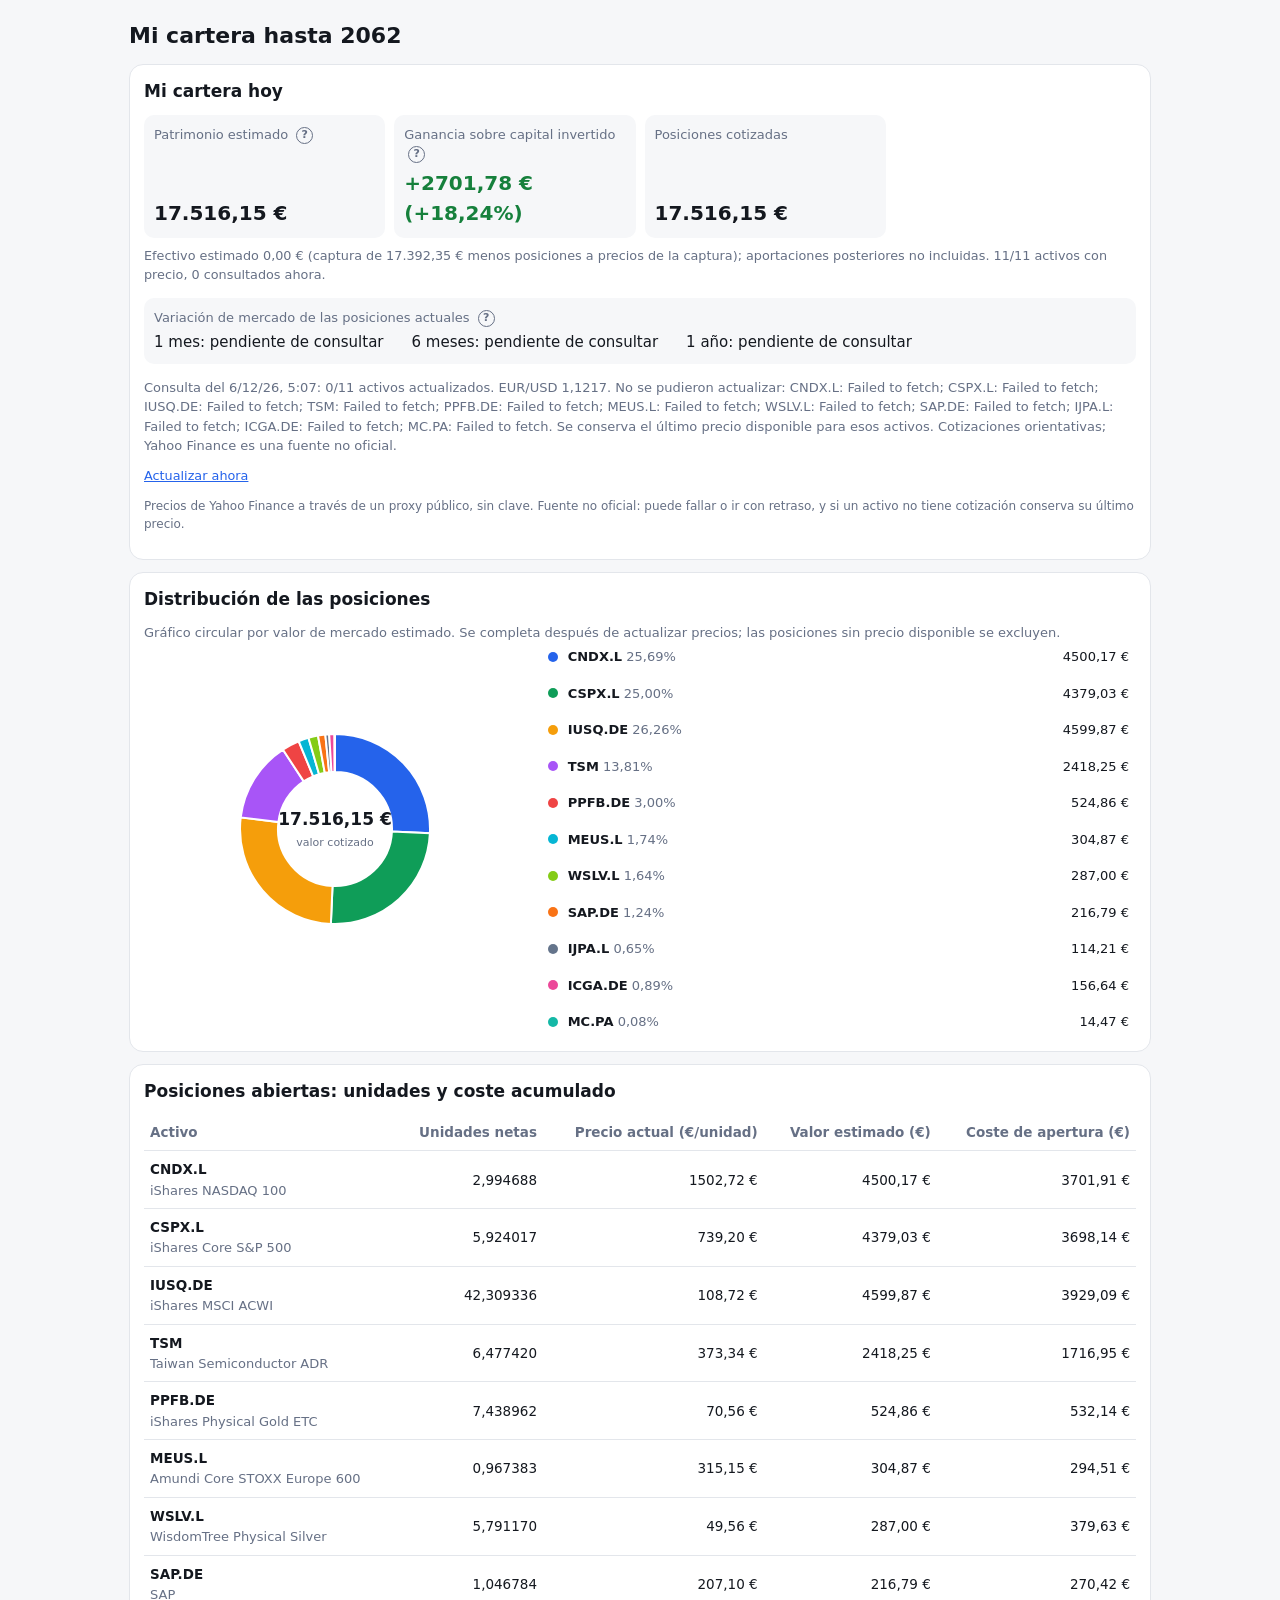
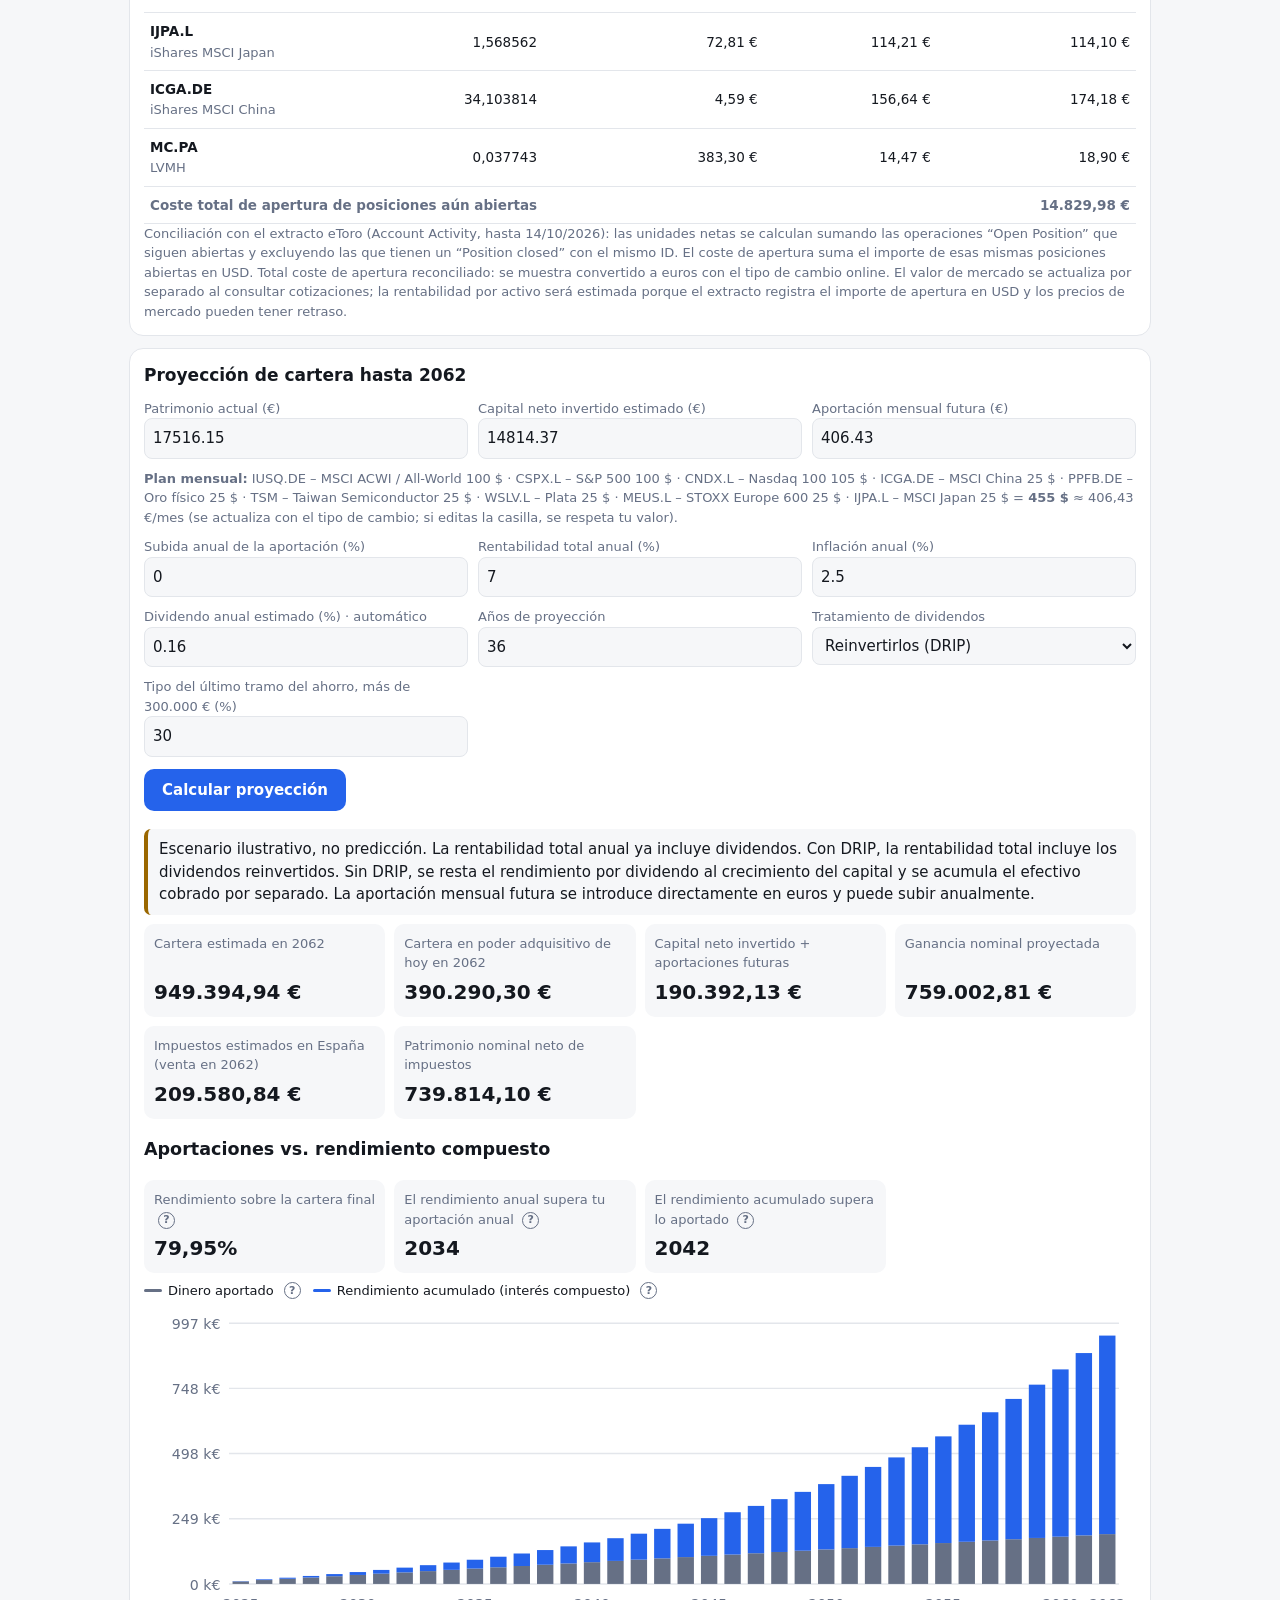
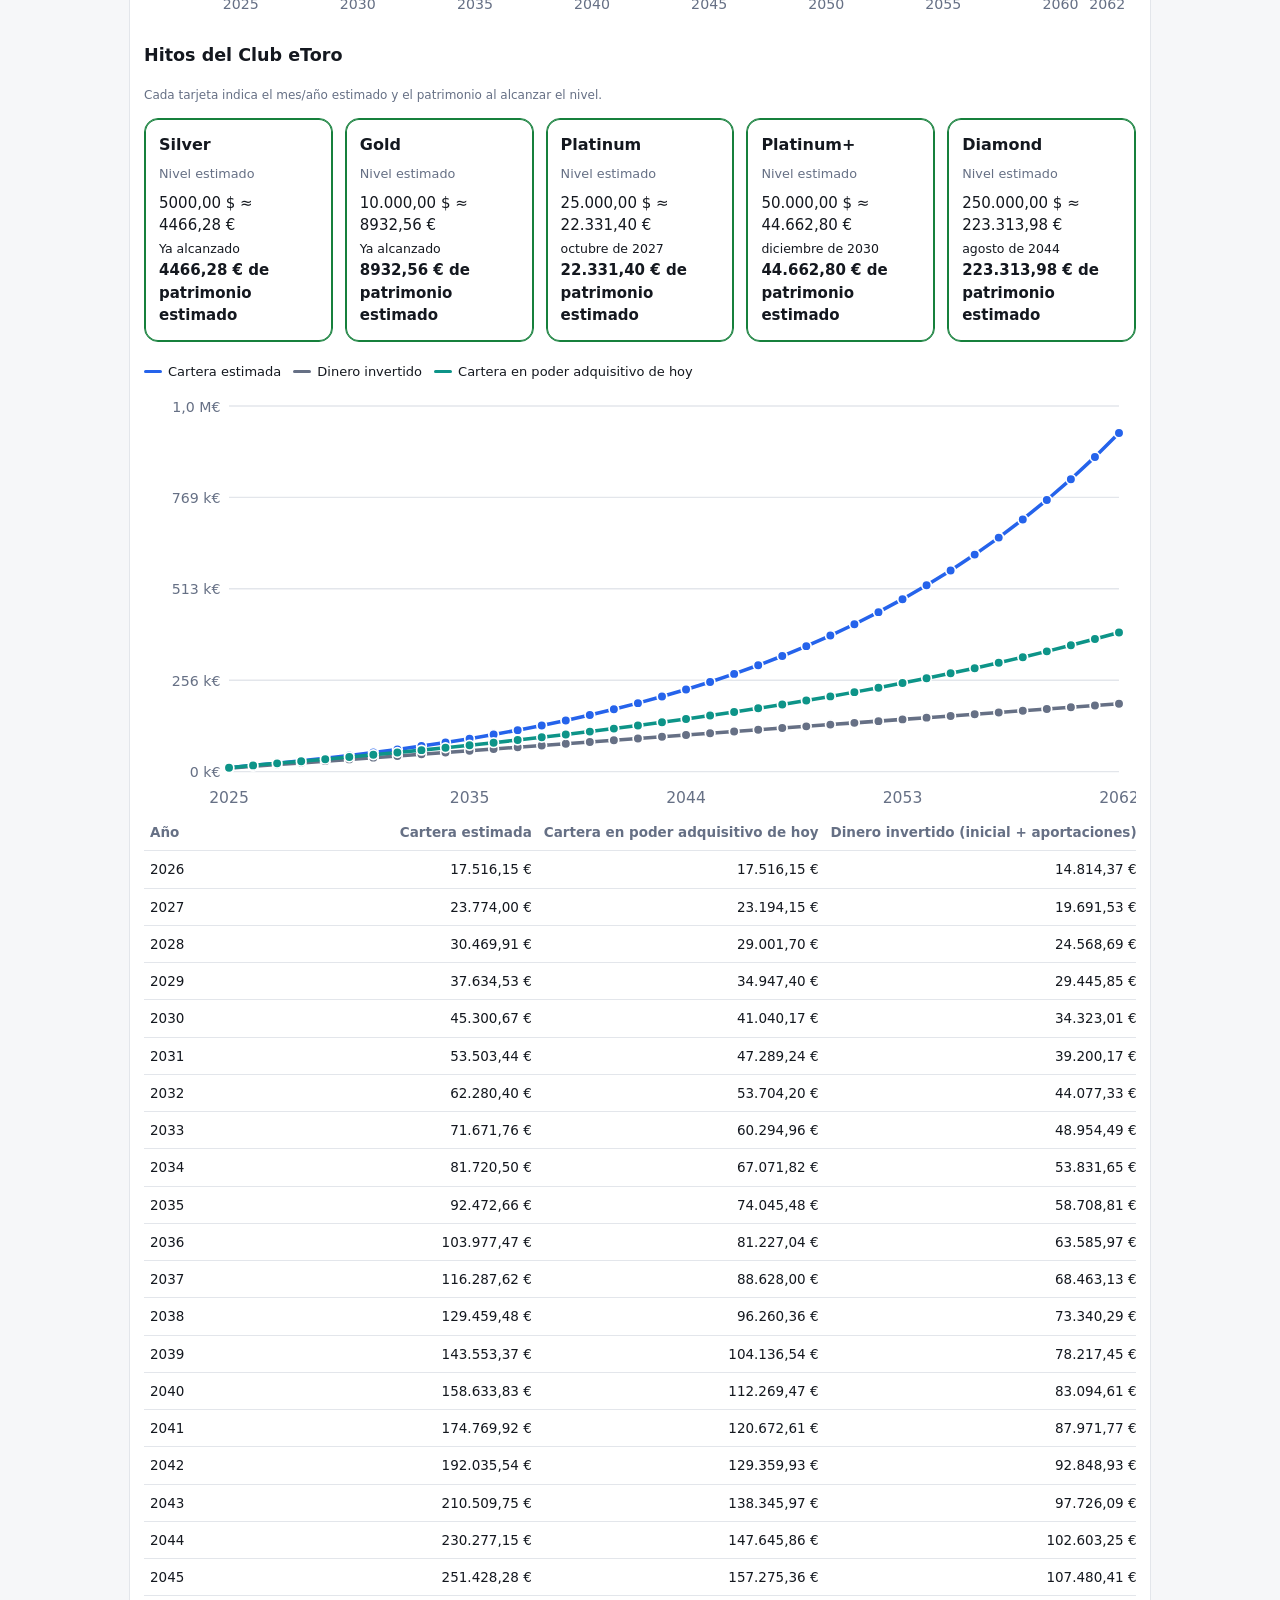
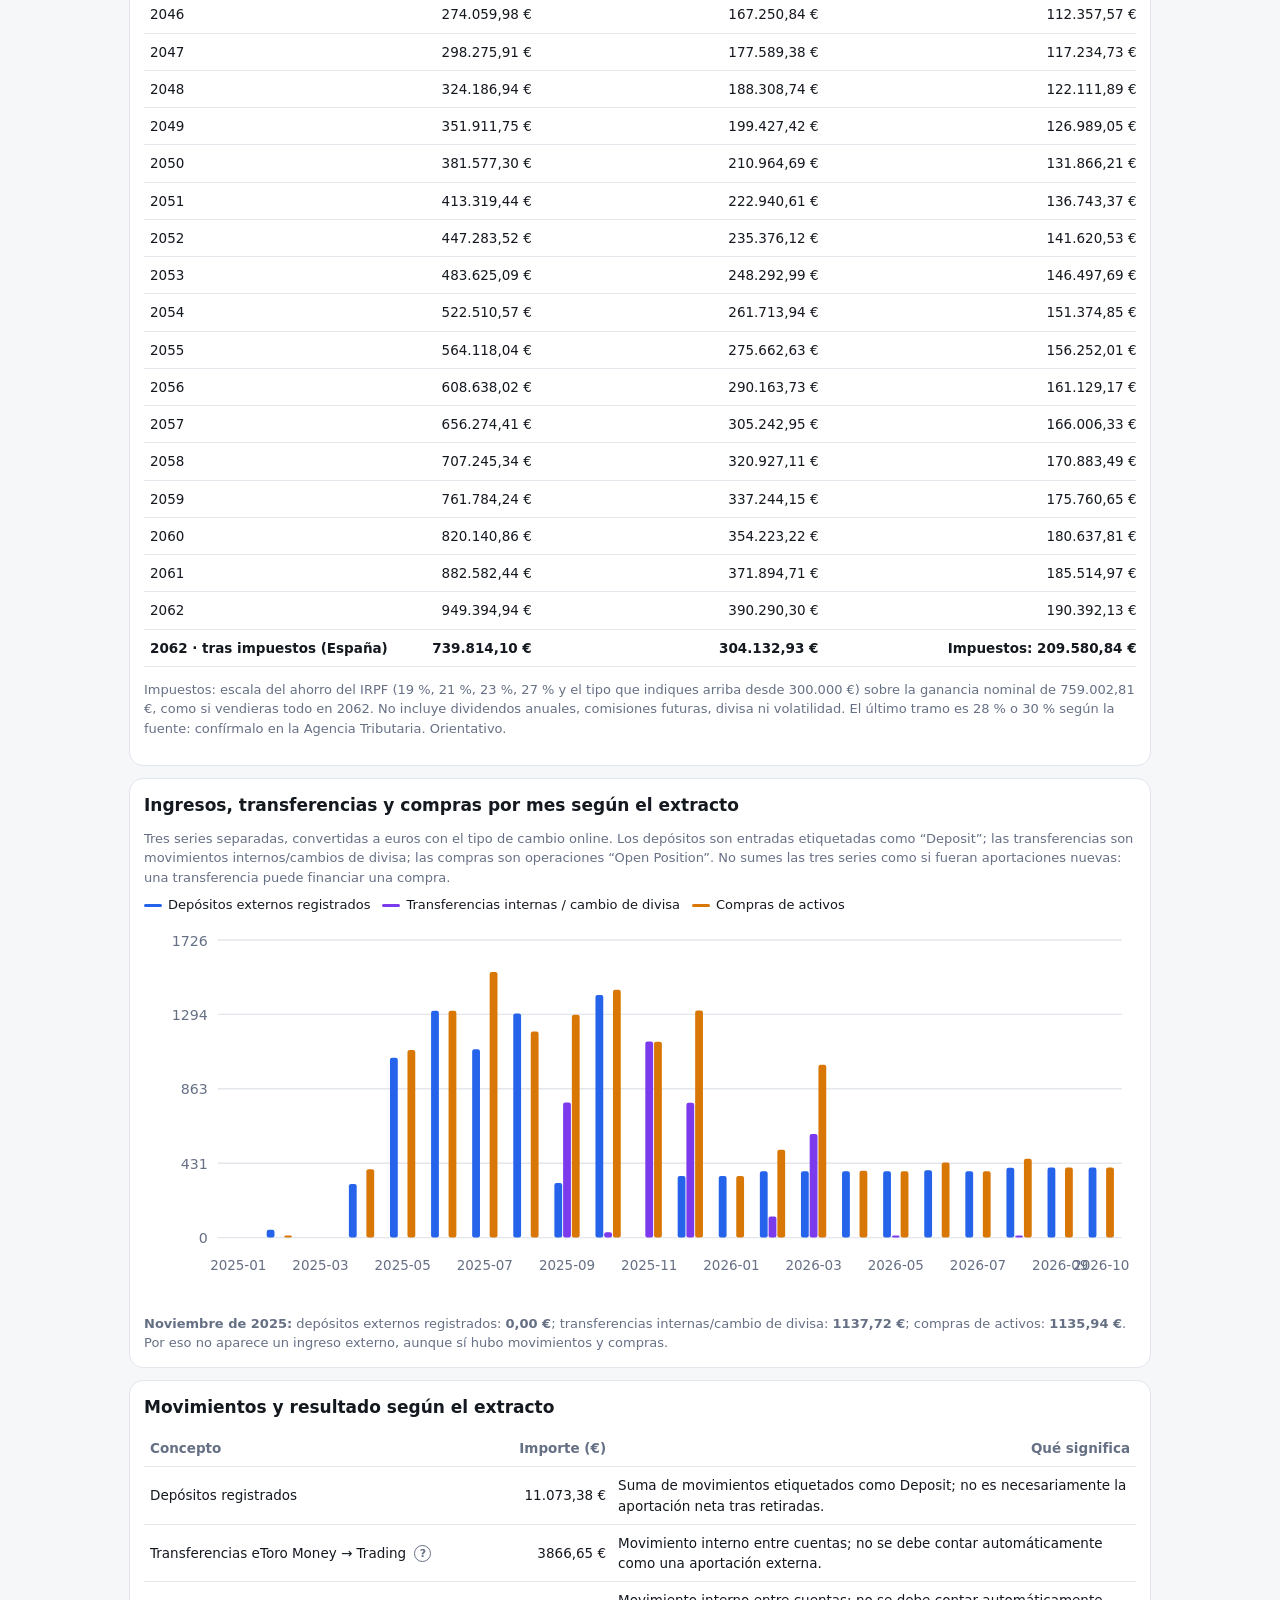
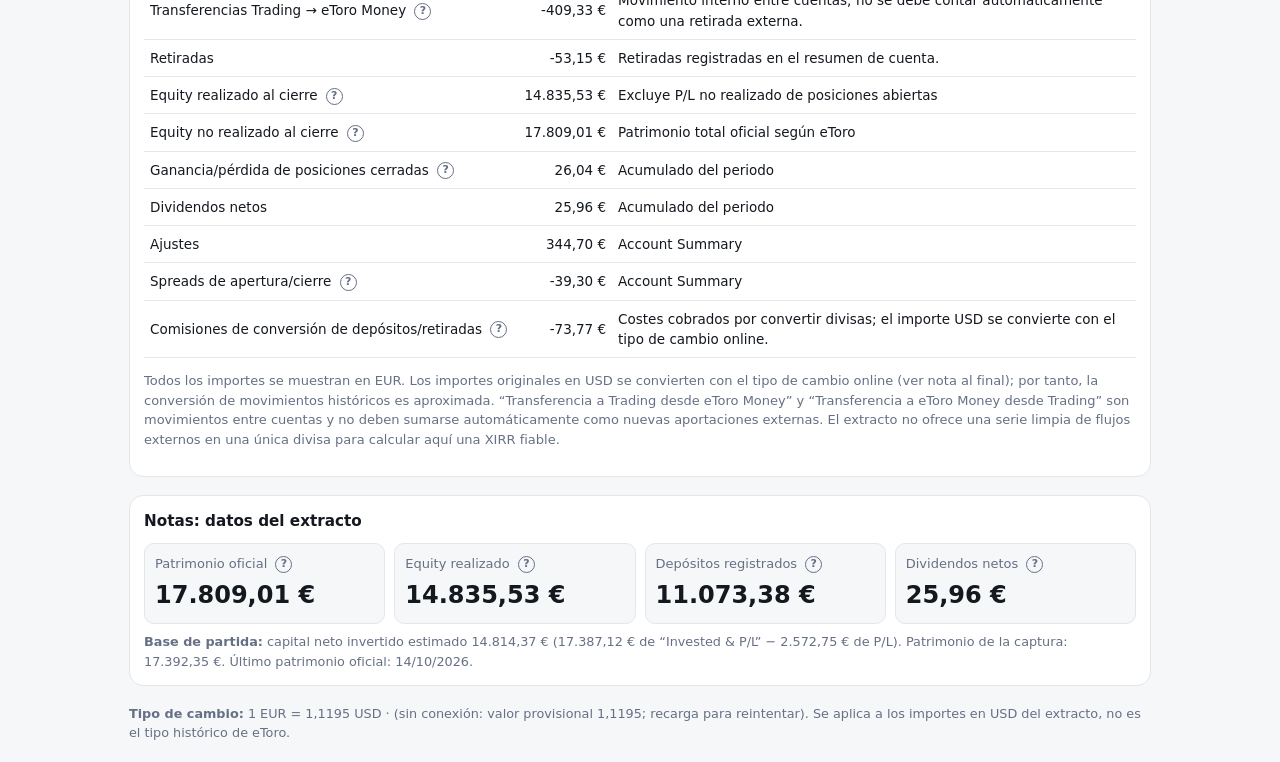
==== index.html @ 9b0a2318 "Cartera inicial con compra mensual automatica Co-Authored-By: Claude Sonnet 5.5 <noreply@anthropic.c" ====
<!doctype html>
<html lang="es"><head><meta charset="utf-8"><meta name="viewport" content="width=device-width,initial-scale=1">
<title>Mi cartera hasta 2062</title>
<style>
:root{color-scheme:light dark;--bg:#f6f7f9;--card:#fff;--tx:#14181f;--mu:#667085;--bd:#e3e6eb;--ac:#2563eb;--up:#16803c;--dn:#c62828;--warn:#9a6700;--c2:#d97706;--c3:#7c3aed;--c4:#0d9488}
@media(prefers-color-scheme:dark){:root{--bg:#0e1116;--card:#171b22;--tx:#eceff4;--mu:#97a0ae;--bd:#272d37;--ac:#6ea0ff;--up:#4cc77a;--dn:#ff7a7a;--warn:#f0c36d;--c2:#f0a43a;--c3:#b794f6;--c4:#2dd4bf}}
*{box-sizing:border-box}body{margin:0;background:var(--bg);color:var(--tx);font:15px/1.5 system-ui,-apple-system,"Segoe UI",sans-serif}main{max-width:1050px;margin:auto;padding:14px}h1{font-size:22px;margin:5px 0}h2{font-size:17px;margin:0 0 10px}.muted{color:var(--mu);font-size:13px}.card{background:var(--card);border:1px solid var(--bd);border-radius:14px;padding:14px;margin:12px 0}.grid{display:grid;grid-template-columns:repeat(2,minmax(0,1fr));gap:9px}.metric{background:var(--bg);padding:10px;border-radius:10px;min-width:0}.metric b{display:block;font-size:20px;overflow-wrap:anywhere}.top-summary{display:grid;grid-template-columns:repeat(4,minmax(0,1fr));gap:9px}.top-summary .metric{border:1px solid var(--bd)}.top-summary .metric b{font-size:clamp(17px,2.5vw,24px)}.chart-wrap{position:relative}.chart-tip{position:absolute;display:none;z-index:40;pointer-events:none;background:var(--tx);color:var(--card);border:1px solid var(--bd);border-radius:8px;padding:8px 10px;font-size:12px;line-height:1.45;box-shadow:0 4px 16px #0003;white-space:nowrap}.chart-point{cursor:crosshair}.deposit-bar{cursor:pointer;outline:none}.deposit-bar:focus{stroke:var(--tx);stroke-width:2}.connector{display:flex;gap:10px;align-items:center;flex-wrap:wrap}.connector-status{font-size:13px;color:var(--mu)}.donut-layout{display:grid;grid-template-columns:minmax(200px, .9fr) minmax(0,1.4fr);gap:14px;align-items:center}.donut-layout svg{max-width:360px;margin:auto}.asset-legend{display:grid;gap:7px}.asset-legend-row{display:grid;grid-template-columns:12px minmax(90px,1fr) auto;gap:8px;align-items:center;font-size:13px}.asset-dot{width:10px;height:10px;border-radius:50%}.mini-note{font-size:12px;color:var(--mu)}.warn{border-left:4px solid var(--warn);padding:9px 11px;background:var(--bg);border-radius:7px;margin:9px 0}.sc{overflow-x:auto}table{border-collapse:collapse;width:100%;font-size:13.5px}td,th{text-align:right;padding:8px 6px;border-bottom:1px solid var(--bd);white-space:nowrap}td:first-child,th:first-child{text-align:left}th{color:var(--mu)}input,select,button{font:inherit;border:1px solid var(--bd);border-radius:8px;padding:8px;background:var(--bg);color:var(--tx);max-width:100%}button{background:var(--ac);color:white;border:0;cursor:pointer}.form{display:grid;grid-template-columns:repeat(2,minmax(0,1fr));gap:10px}.form label{display:block;font-size:13px;color:var(--mu)}.form input,.form select{width:100%}svg{display:block;width:100%;height:auto}.up{color:var(--up)}.dn{color:var(--dn)}.help{display:inline-flex;align-items:center;justify-content:center;width:17px;height:17px;margin-left:4px;border:1px solid var(--mu);border-radius:50%;font-size:11px;font-weight:700;color:var(--mu);cursor:help;vertical-align:middle;position:relative}.help:focus{outline:2px solid var(--ac)}.help[aria-expanded="true"]::after{content:attr(data-tip);position:absolute;z-index:20;left:50%;top:calc(100% + 7px);transform:translateX(-50%);width:min(260px,75vw);white-space:normal;background:var(--tx);color:var(--card);padding:9px 10px;border-radius:8px;font-size:12px;font-weight:400;line-height:1.4;box-shadow:0 4px 16px #0003}.label-help{display:inline-flex;align-items:center}.legend{display:flex;flex-wrap:wrap;gap:12px;font-size:13px;margin:8px 0}.legend span{display:inline-flex;align-items:center;gap:6px}.legend i{display:inline-block;width:18px;height:3px;border-radius:2px}.help[aria-expanded="true"]::after{content:attr(data-tip);position:absolute;z-index:30;left:50%;top:calc(100% + 7px);transform:translateX(-50%);width:min(270px,75vw);white-space:normal;background:var(--tx);color:var(--card);padding:9px 10px;border-radius:8px;font-size:12px;font-weight:400;line-height:1.4;box-shadow:0 4px 16px #0003}@media(min-width:650px){.grid{grid-template-columns:repeat(4,minmax(0,1fr))}.form{grid-template-columns:repeat(3,minmax(0,1fr))}}@media(max-width:600px){.top-summary{grid-template-columns:repeat(2,minmax(0,1fr))}.donut-layout{grid-template-columns:1fr}.help{display:inline-flex}}
.metric{display:flex;flex-direction:column;gap:4px}.metric b{margin-top:auto}#projectionTable tr.club-tier{background:#fff3a6;color:#4a3b00;font-weight:700} 
.tier-cards{display:grid;grid-template-columns:repeat(auto-fit,minmax(155px,1fr));gap:12px;margin:14px 0 20px}
.tier-card{background:var(--card);border:1px solid var(--bd);border-radius:14px;padding:14px;position:relative}
.tier-card.reached{border-color:var(--up);box-shadow:inset 0 0 0 1px var(--up)}
.tier-card.pending{opacity:.78}
.tier-card .tier-title{font-weight:750;font-size:1rem;margin-bottom:7px}
.tier-card .tier-status{font-size:.8rem;color:var(--mu);margin-bottom:8px}
@media(hover:hover){.help:hover::after{content:attr(data-tip);position:absolute;z-index:30;left:50%;top:calc(100% + 7px);transform:translateX(-50%);width:min(270px,75vw);white-space:normal;background:var(--tx);color:var(--card);padding:9px 10px;border-radius:8px;font-size:12px;font-weight:400;line-height:1.4;box-shadow:0 4px 16px #0003}}
@media(hover:hover){.help.help-left:hover::after{left:auto;right:0;transform:none}}
.asset-legend-row{transition:background .12s,outline .12s;border-radius:8px;padding:5px 7px;cursor:pointer}
.asset-legend-row.active{background:rgba(250,204,21,.12);outline:1px solid rgba(250,204,21,.5)}
#allocationDonut path{cursor:pointer;transition:opacity .16s,filter .16s,stroke-width .16s;transform-box:fill-box;transform-origin:center}
#allocationDonut path.active{stroke:var(--card);stroke-width:3;filter:drop-shadow(0 0 5px rgba(255,255,255,.48));transform:scale(1.035)}
#allocationDonut:has(path.active) path:not(.active){opacity:.58}
</style></head><body><main>
<h1>Mi cartera hasta 2062</h1>

<div class="card"><h2>Mi cartera hoy</h2><div class="grid" id="liveKpis"></div><div class="muted" id="liveNote" style="font-size:.8rem;margin:8px 0 14px"></div>
<div class="grid" id="priceKpis" style="grid-template-columns:1fr"></div>
<div class="connector" style="margin-top:14px;font-size:.8rem"><span class="connector-status" id="priceStatus">Consultando precios…</span> <button id="refreshPrices" type="button" style="background:none;border:0;padding:0;color:var(--ac);text-decoration:underline;cursor:pointer;font:inherit">Actualizar ahora</button></div>
<p class="mini-note">Precios de Yahoo Finance a través de un proxy público, sin clave. Fuente no oficial: puede fallar o ir con retraso, y si un activo no tiene cotización conserva su último precio.</p></div>

<div class="card"><h2>Distribución de las posiciones</h2><div class="muted">Gráfico circular por valor de mercado estimado. Se completa después de actualizar precios; las posiciones sin precio disponible se excluyen.</div><div class="donut-layout"><svg id="allocationDonut" viewBox="0 0 360 300" role="img" aria-label="Distribución circular de posiciones por valor actual"></svg><div id="allocationLegend" class="asset-legend"><span class="muted">Actualiza los precios para ver el reparto.</span></div></div></div>

<div class="card"><h2>Posiciones abiertas: unidades y coste acumulado</h2><div class="sc"><table id="holdings"></table></div>
<div class="muted">Conciliación con el extracto eToro (Account Activity, hasta 14/10/2026): las unidades netas se calculan sumando las operaciones “Open Position” que siguen abiertas y excluyendo las que tienen un “Position closed” con el mismo ID. El coste de apertura suma el importe de esas mismas posiciones abiertas en USD. Total coste de apertura reconciliado: se muestra convertido a euros con el tipo de cambio online. El valor de mercado se actualiza por separado al consultar cotizaciones; la rentabilidad por activo será estimada porque el extracto registra el importe de apertura en USD y los precios de mercado pueden tener retraso.</div></div>

<div class="card"><h2>Proyección de cartera hasta 2062</h2><div class="form">
<div><label>Patrimonio actual (€)</label><input id="start" type="number" value="17392.35" step="100"></div><div><label>Capital neto invertido estimado (€)</label><input id="investedStart" type="number" value="14814.37" step="100"></div>
<div><label>Aportación mensual futura (€)</label><input id="pm" type="number" value="406.43" step="5" oninput="pmEdited=true"></div>
<div style="grid-column:1/-1" class="muted" id="planNote"></div>
<div><label>Subida anual de la aportación (%)</label><input id="stepup" type="number" value="0" step="0.5"></div>
<div><label>Rentabilidad total anual (%)</label><input id="ret" type="number" value="7" step=".5"></div>
<div><label>Inflación anual (%)</label><input id="infl" type="number" value="2.5" step=".1"></div>
<div><label>Dividendo anual estimado (%) · automático</label><input id="div" type="number" value="1.5" step=".1"></div><div><label>Años de proyección</label><input id="years" type="number" value="36" min="1" max="100" step="1"></div>
<div><label>Tratamiento de dividendos</label><select id="drip"><option value="yes">Reinvertirlos (DRIP)</option><option value="no">Cobrarlos y acumular efectivo</option></select></div>
<div><label>Tipo del último tramo del ahorro, más de 300.000 € (%)</label><input id="taxtop" type="number" value="30" step="1" min="0" max="60"></div>

</div><div style="margin:12px 0 18px"><button id="calculateProjection" type="button" style="padding:10px 18px;border:0;border-radius:10px;background:var(--ac);color:white;font-weight:700;cursor:pointer">Calcular proyección</button></div><div class="warn">Escenario ilustrativo, no predicción. La rentabilidad total anual ya incluye dividendos. Con DRIP, la rentabilidad total incluye los dividendos reinvertidos. Sin DRIP, se resta el rendimiento por dividendo al crecimiento del capital y se acumula el efectivo cobrado por separado. La aportación mensual futura se introduce directamente en euros y puede subir anualmente.</div>
<div class="grid" id="projectionKpis"></div><h3>Aportaciones vs. rendimiento compuesto</h3><div class="grid" id="compoundKpis"></div><div class="legend"><span><i style="background:var(--mu)"></i>Dinero aportado <span class="help" tabindex="0" role="button" aria-expanded="false" data-tip="Suma de lo que has puesto tú: el capital invertido de partida más todas las aportaciones mensuales hasta ese año." aria-label="Suma de lo que has puesto tú: el capital invertido de partida más todas las aportaciones mensuales hasta ese año.">?</span></span><span><i style="background:var(--ac)"></i>Rendimiento acumulado (interés compuesto) <span class="help" tabindex="0" role="button" aria-expanded="false" data-tip="Ganancia generada por la cartera: el interés compuesto, es decir, rendimientos que a su vez generan nuevos rendimientos. Es la cartera menos el dinero aportado." aria-label="Ganancia generada por la cartera: el interés compuesto, es decir, rendimientos que a su vez generan nuevos rendimientos. Es la cartera menos el dinero aportado.">?</span></span></div><svg id="compound" viewBox="0 0 700 220" role="img" aria-label="Dinero aportado y rendimiento acumulado por año"></svg><h3 style="margin-top:22px">Hitos del Club eToro</h3><p class="mini-note">Cada tarjeta indica el mes/año estimado y el patrimonio al alcanzar el nivel.</p><div id="clubTierCards" class="tier-cards" aria-live="polite"></div><div class="legend" id="projectionLegend"><span><i style="background:var(--ac)"></i>Cartera estimada</span><span><i style="background:var(--mu)"></i>Dinero invertido</span><span><i style="background:var(--c4)"></i>Cartera en poder adquisitivo de hoy</span></div><svg id="projection" viewBox="0 0 700 300"></svg><div class="sc"><table id="projectionTable"></table></div><p class="muted" id="taxNote"></p>
</div>

<div class="card"><h2>Ingresos, transferencias y compras por mes según el extracto</h2><div class="muted">Tres series separadas, convertidas a euros con el tipo de cambio online. Los depósitos son entradas etiquetadas como “Deposit”; las transferencias son movimientos internos/cambios de divisa; las compras son operaciones “Open Position”. No sumes las tres series como si fueran aportaciones nuevas: una transferencia puede financiar una compra.</div><div class="legend"><span><i style="background:var(--ac)"></i>Depósitos externos registrados</span><span><i style="background:var(--c3)"></i>Transferencias internas / cambio de divisa</span><span><i style="background:var(--c2)"></i>Compras de activos</span></div><div class="chart-wrap" id="depositsWrap"><svg id="deposits" viewBox="0 0 700 270" role="img" aria-label="Depósitos, transferencias y compras mensuales en euros"></svg><div class="chart-tip" id="depositsTip"></div></div><div class="muted" id="novemberNote" style="margin-top:8px"></div></div>

<div class="card"><h2>Movimientos y resultado según el extracto</h2><div class="sc"><table id="summary"></table></div>
<p class="muted">Todos los importes se muestran en EUR. Los importes originales en USD se convierten con el tipo de cambio online (ver nota al final); por tanto, la conversión de movimientos históricos es aproximada. “Transferencia a Trading desde eToro Money” y “Transferencia a eToro Money desde Trading” son movimientos entre cuentas y no deben sumarse automáticamente como nuevas aportaciones externas. El extracto no ofrece una serie limpia de flujos externos en una única divisa para calcular aquí una XIRR fiable.</p></div>

<div class="card" style="margin-top:18px"><h2 style="font-size:.95rem">Notas: datos del extracto</h2><div class="top-summary" id="kpis"></div>
<div class="muted" style="font-size:.8rem;margin-top:8px"><b>Base de partida:</b> capital neto invertido estimado 14.814,37 € (17.387,12 € de “Invested &amp; P/L” − 2.572,75 € de P/L). Patrimonio de la captura: 17.392,35 €. Último patrimonio oficial: 14/10/2026.</div></div>
<div class="muted" style="font-size:.8rem;margin:18px 0 6px"><b>Tipo de cambio:</b> 1 EUR = <span id="fxDisplay">Consultando…</span> · <span id="fxStatus">Obteniendo el último tipo de cambio disponible.</span> Se aplica a los importes en USD del extracto, no es el tipo histórico de eToro.</div>
</main><script>
const D={"assets":[{"t":"CNDX.L","n":"iShares NASDAQ 100","u":2.994688,"cost":4144.29,"cc":"USD","quote":"CNDX.L"},{"t":"CSPX.L","n":"iShares Core S&P 500","u":5.924017,"cost":4140.07,"cc":"USD","quote":"CSPX.L"},{"t":"IUSQ.DE","n":"iShares MSCI ACWI","u":42.309336,"cost":4398.62,"cc":"USD","quote":"IUSQ.DE"},{"t":"TSM","n":"Taiwan Semiconductor ADR","u":6.47742,"cost":1922.13,"cc":"USD","quote":"TSM"},{"t":"PPFB.DE","n":"iShares Physical Gold ETC","u":7.438962,"cost":595.73,"cc":"USD","quote":"PPFB.DE"},{"t":"MEUS.L","n":"Amundi Core STOXX Europe 600","u":0.967383,"cost":329.7,"cc":"USD","quote":"MEUS.L"},{"t":"WSLV.L","n":"WisdomTree Physical Silver","u":5.79117,"cost":425.0,"cc":"USD","quote":"WSLV.L"},{"t":"SAP.DE","n":"SAP","u":1.046784,"cost":302.73,"cc":"USD","quote":"SAP.DE"},{"t":"IJPA.L","n":"iShares MSCI Japan","u":1.568562,"cost":127.73,"cc":"USD","quote":"IJPA.L"},{"t":"ICGA.DE","n":"iShares MSCI China","u":34.103814,"cost":195.0,"cc":"USD","quote":"ICGA.DE"},{"t":"MC.PA","n":"LVMH","u":0.037743,"cost":21.16,"cc":"USD","quote":"MC.PA"}],"monthly":[["2025-01",0,0],["2025-02",50.58,0],["2025-03",0,0],["2025-04",347.9,0],["2025-05",1168.04,0],["2025-06",1472.11,0],["2025-07",1222.21,0],["2025-08",1455.41,0],["2025-09",354.0,876.37],["2025-10",1575.45,35.26],["2025-11",0,1273.68],["2025-12",400.0,874.88],["2026-01",400.0,0],["2026-02",430.0,137.51],["2026-03",430.0,672.86],["2026-04",430.0,-4.53],["2026-05",430.0,5.03],["2026-06",436.84,-3.66],["2026-07",430.0,0],["2026-08",454.11,3.07],["2026-09",455.0,0],["2026-10",455.0,0]],"monthlyFlows":[["2025-01",0.0,0.0,0.0],["2025-02",50.58,0.0,10.0],["2025-03",0.0,0.0,0.0],["2025-04",347.9,0.0,444.01],["2025-05",1168.04,0.0,1218.68],["2025-06",1472.11,0.0,1473.47],["2025-07",1222.21,0.0,1725.14],["2025-08",1455.41,0.0,1337.46],["2025-09",354.0,876.37,1446.68],["2025-10",1575.45,35.26,1609.08],["2025-11",0.0,1273.68,1271.68],["2025-12",400.0,874.88,1473.72],["2026-01",400.0,0.0,400.0],["2026-02",430.0,137.51,571.17],["2026-03",430.0,672.86,1123.01],["2026-04",430.0,-4.53,433.51],["2026-05",430.0,5.03,430.0],["2026-06",436.84,-3.66,488.03],["2026-07",430.0,0.0,430.0],["2026-08",454.11,3.07,511.56],["2026-09",455.0,0.0,455.0],["2026-10",455.0,0.0,455.0]]}
const fmt=(n,d=2)=>new Intl.NumberFormat('es-ES',{minimumFractionDigits:d,maximumFractionDigits:d}).format(n);
const eur=n=>fmt(n,2)+' €', usd=n=>fmt(n,2)+' $', pct=n=>fmt(n,2)+'%';
let statementFxRate=1.1195;
const fxRate=()=>Math.max(0.0001,statementFxRate);
const usdToEur=n=>Number(n)/fxRate();
const helpIcon=t=>{const q=t.replace(/"/g,'&quot;');return ` <span class="help" tabindex="0" role="button" aria-expanded="false" data-tip="${q}" aria-label="${q}">?</span>`};
const closeHelps=except=>document.querySelectorAll('.help[aria-expanded="true"]').forEach(h=>{if(h!==except)h.setAttribute('aria-expanded','false')});
document.addEventListener('click',e=>{const h=e.target.closest('.help');closeHelps(h);if(h)h.setAttribute('aria-expanded',h.getAttribute('aria-expanded')==='true'?'false':'true')});
document.addEventListener('keydown',e=>{if(e.key==='Escape')closeHelps();else if((e.key==='Enter'||e.key===' ')&&e.target.classList&&e.target.classList.contains('help')){e.preventDefault();e.target.click()}});
const official=[
['Depósitos registrados',eur(usdToEur(12396.65)),'Suma de movimientos etiquetados como Deposit; no es necesariamente la aportación neta tras retiradas.'],
['Transferencias eToro Money → Trading',eur(usdToEur(4328.72)),'Movimiento interno entre cuentas; no se debe contar automáticamente como una aportación externa.'],
['Transferencias Trading → eToro Money',eur(usdToEur(-458.25)),'Movimiento interno entre cuentas; no se debe contar automáticamente como una retirada externa.'],
['Retiradas',eur(usdToEur(-59.50)),'Retiradas registradas en el resumen de cuenta.'],
['Equity realizado al cierre',eur(14835.53),'Excluye P/L no realizado de posiciones abiertas'],
['Equity no realizado al cierre',eur(17809.01),'Patrimonio total oficial según eToro'],
['Ganancia/pérdida de posiciones cerradas',eur(26.04),'Acumulado del periodo'],
['Dividendos netos',eur(25.96),'Acumulado del periodo'],
['Ajustes',eur(344.70),'Account Summary'],
['Spreads de apertura/cierre',eur(-39.30),'Account Summary'],
['Comisiones de conversión de depósitos/retiradas',eur(usdToEur(-82.58)),'Costes cobrados por convertir divisas; el importe USD se convierte con el tipo de cambio online.']
];
function renderKpis(){document.getElementById('kpis').innerHTML=[
['Patrimonio oficial',eur(17809.01),'Valor total de la cuenta al cierre del extracto, incluyendo el resultado de posiciones abiertas.'],['Equity realizado',eur(14835.53),'Valor de la cuenta excluyendo la ganancia o pérdida todavía no realizada de posiciones abiertas. No equivale a aportaciones.'],['Depósitos registrados',eur(usdToEur(12396.65)),'Suma de movimientos clasificados como depósitos, convertida a EUR con el tipo de cambio online; no equivale necesariamente a aportación neta tras retiradas.'],['Dividendos netos',eur(25.96),'Dividendos registrados después de las retenciones que figuran en el extracto.']
].map(x=>`<div class="metric"><span class="muted">${x[0]}${helpIcon(x[2])}</span><b>${x[1]}</b></div>`).join('');
document.getElementById('summary').innerHTML='<tr><th>Concepto</th><th>Importe (€)</th><th>Qué significa</th></tr>'+official.map(x=>{const complex=/Transferencias|Equity realizado|Equity no realizado|Ganancia\/pérdida|Spreads|comisiones de conversión/i.test(x[0]);return `<tr><td>${x[0]}${complex?helpIcon(x[2]):''}</td><td>${x[1]}</td><td style="text-align:left;white-space:normal">${x[2]}</td></tr>`}).join('');
}
function renderHoldings(){const total=D.assets.reduce((a,x)=>a+x.cost,0);document.getElementById('holdings').innerHTML='<tr><th>Activo</th><th>Unidades netas</th><th>Precio actual (€/unidad)</th><th>Valor estimado (€)</th><th>Coste de apertura (€)</th></tr>'+D.assets.map(x=>{const q=priceCache[x.t];return `<tr><td><b>${x.t}</b><br><span class="muted">${x.n}</span></td><td>${fmt(x.u,6)}</td><td>${q&&q.eurValue!=null&&x.u>0?eur(q.unitEur):'—'}</td><td>${q&&q.eurValue!=null?eur(q.eurValue):'—'}</td><td>${eur(usdToEur(x.cost))}</td></tr>`}).join('')+`<tr><th colspan="4">Coste total de apertura de posiciones aún abiertas</th><th>${eur(usdToEur(total))}</th></tr>`;}
function renderMonthly(){
const s=document.getElementById('deposits'),W=700,H=270,m={l:52,r:10,t:12,b:48};
const data=D.monthlyFlows.map(x=>({month:x[0],deposit:usdToEur(x[1]),transfer:usdToEur(x[2]),buy:usdToEur(x[3]),raw:x}));
const max=Math.max(...data.flatMap(x=>[x.deposit,x.transfer,x.buy]),1)*1.12;
const plotH=H-m.t-m.b,base=H-m.b,group=(W-m.l-m.r)/data.length,bw=Math.max(2,group*.19);
const series=[['deposit','var(--ac)','Depósitos externos'],['transfer','var(--c3)','Transferencias internas / cambio de divisa'],['buy','var(--c2)','Compras de activos']];
let z='';
for(let i=0;i<=4;i++){const v=max*i/4,y=base-plotH*i/4;z+=`<line x1="${m.l}" x2="${W-m.r}" y1="${y}" y2="${y}" stroke="var(--bd)"/><text x="${m.l-7}" y="${y+4}" text-anchor="end" fill="var(--mu)" font-size="10">${Math.round(v)}</text>`;}
data.forEach((d,i)=>{
 const gx=m.l+(i+.5)*group;
 series.forEach(([key,color,label],j)=>{
  const v=Math.max(0,d[key]),h=Math.max(v>0?1.5:0,plotH*v/max),x=gx+(j-1)*bw*1.12-bw/2,y=base-h;
  z+=`<rect class="deposit-bar" tabindex="0" role="button" aria-label="${d.month} — ${label}: ${eur(v)}" data-month="${d.month}" data-kind="${key}" data-label="${label}" data-eur="${v}" data-deposit="${d.deposit}" data-transfer="${d.transfer}" data-buy="${d.buy}" x="${x}" y="${y}" width="${bw}" height="${h}" rx="1.5" fill="${color}"><title>${d.month} · ${label}: ${eur(v)}</title></rect>`;
 });
 if(i%2===0||i===data.length-1)z+=`<text x="${gx}" y="${H-25}" text-anchor="middle" fill="var(--mu)" font-size="9.5">${d.month}</text>`;
});
s.innerHTML=z;
const tip=document.getElementById('depositsTip'),wrap=document.getElementById('depositsWrap');
s.querySelectorAll('.deposit-bar').forEach(bar=>{
 const show=()=>{tip.innerHTML=`<b>${bar.dataset.month}</b><br>Depósitos: <b>${eur(Number(bar.dataset.deposit))}</b><br>Transferencias: <b>${eur(Number(bar.dataset.transfer))}</b><br>Compras: <b>${eur(Number(bar.dataset.buy))}</b><br><span>${bar.dataset.label}: ${eur(Number(bar.dataset.eur))}</span>`;tip.style.display='block';const wr=wrap.getBoundingClientRect(),br=bar.getBoundingClientRect();tip.style.left=Math.max(4,Math.min(wr.width-tip.offsetWidth-4,br.left-wr.left+br.width/2-tip.offsetWidth/2))+'px';tip.style.top=Math.max(4,br.top-wr.top-tip.offsetHeight-8)+'px';};
 bar.addEventListener('mouseenter',show);bar.addEventListener('focus',show);bar.addEventListener('touchstart',show,{passive:true});bar.addEventListener('mouseleave',()=>tip.style.display='none');bar.addEventListener('blur',()=>tip.style.display='none');bar.addEventListener('click',show);
});
const nov=data.find(x=>x.month==='2025-11');
document.getElementById('novemberNote').innerHTML=nov?`<b>Noviembre de 2025:</b> depósitos externos registrados: <b>${eur(nov.deposit)}</b>; transferencias internas/cambio de divisa: <b>${eur(nov.transfer)}</b>; compras de activos: <b>${eur(nov.buy)}</b>. Por eso no aparece un ingreso externo, aunque sí hubo movimientos y compras.`:'';
}

function taxES(g,top){if(!(g>0))return 0;const B=[[6000,.19],[50000,.21],[200000,.23],[300000,.27],[Infinity,top]];let t=0,prev=0;for(const [lim,r] of B){if(g>prev)t+=(Math.min(g,lim)-prev)*r;prev=lim}return t}
const PLAN=[['IUSQ.DE – MSCI ACWI / All-World',100],['CSPX.L – S&amp;P 500',100],['CNDX.L – Nasdaq 100',105],['ICGA.DE – MSCI China',25],['PPFB.DE – Oro físico',25],['TSM – Taiwan Semiconductor',25],['WSLV.L – Plata',25],['MEUS.L – STOXX Europe 600',25],['IJPA.L – MSCI Japan',25]];
let pmEdited=false;
function syncPlanPm(){const usd=PLAN.reduce((s,p)=>s+p[1],0),pmEl=document.getElementById('pm');if(!pmEdited)pmEl.value=(usd/fxRate()).toFixed(2);const n=document.getElementById('planNote');if(n)n.innerHTML='<b>Plan mensual:</b> '+PLAN.map(p=>p[0]+' '+p[1]+' $').join(' · ')+' = <b>'+usd+' $</b> ≈ '+eur(usd/fxRate())+'/mes (se actualiza con el tipo de cambio; si editas la casilla, se respeta tu valor).';}
function simulate(){
syncPlanPm();
const start=Math.max(0,+document.getElementById('start').value||0),pm=Math.max(0,+document.getElementById('pm').value||0),step=(+document.getElementById('stepup').value||0)/100,ret=(+document.getElementById('ret').value||0)/100,inf=(+document.getElementById('infl').value||0)/100,div=Math.min(Math.max(0,(+document.getElementById('div').value||0)/100),Math.max(0,ret)),drip=document.getElementById('drip').value==='yes';
const investedStart=Math.max(0,+document.getElementById('investedStart').value||0);const yrs=Math.max(1,Math.min(100,Math.floor(+document.getElementById('years').value||36))),finalYear=2026+yrs,rows=[];let capital=start,cash=0,contrib=0,dividends=0,currentPm=pm;rows.push({year:2026,nom:capital,invested:investedStart,divs:0});
const tp=priceCache['TSM'],sp=priceCache['SAP.DE'],lp=priceCache['MC.PA'],tsmY=tp&&tp.currency==='USD'&&tp.price>0?4.43/tp.price:.0106,sapY=sp&&sp.price>0?2.5/sp.price:.012,lvY=lp&&lp.price>0?13/lp.price:.034,mRet=Math.pow(1+ret,1/12)-1,tsmAdd=25/fxRate();let tsmV=(tp&&tp.eurValue)||0,sapV=(sp&&sp.eurValue)||0,lvV=(lp&&lp.eurValue)||0;
for(let y=1;y<=yrs;y++){let yearDiv=0;for(let m=0;m<12;m++){tsmV=tsmV*(1+mRet)+tsmAdd;sapV*=1+mRet;lvV*=1+mRet;yearDiv+=(tsmV*tsmY+sapV*sapY+lvV*lvY)/12;let monthlyRate=Math.pow(1+(drip?ret:Math.max(-.99,ret-div)),1/12)-1;capital*=1+monthlyRate;capital+=currentPm;contrib+=currentPm;let dv=Math.max(0,capital)*div/12;if(!drip){cash+=dv;dividends+=dv;}}rows.push({year:2026+y,nom:capital+cash,capital,invested:investedStart+contrib,divs:dividends,yearDiv});currentPm*=1+step;}
const end=rows[rows.length-1],realEnd=end.nom/Math.pow(1+inf,yrs);const topRate=Math.max(0,+document.getElementById("taxtop").value||0)/100,tax=taxES(end.nom-end.invested,topRate),net=end.nom-tax;
document.getElementById('projectionKpis').innerHTML=[
['Cartera estimada en '+finalYear,eur(end.nom),'Capital estimado en euros futuros, sin descontar inflación.'],['Cartera en poder adquisitivo de hoy en '+finalYear,eur(realEnd),'Valor nominal descontado por la inflación acumulada; aproxima el poder adquisitivo actual.'],['Capital neto invertido + aportaciones futuras',eur(end.invested),'Capital neto invertido estimado a partir de la tarjeta Invested & P/L, más las aportaciones futuras previstas. Es una estimación basada en la captura actual.'],['Ganancia nominal proyectada',eur(end.nom-end.invested),'Patrimonio proyectado menos el capital neto invertido estimado y las aportaciones futuras. Incluye la ganancia acumulada de partida y la rentabilidad futura.'],['Impuestos estimados en España (venta en '+finalYear+')',eur(tax),'IRPF de la base del ahorro sobre la ganancia nominal (patrimonio menos capital inicial y aportaciones), suponiendo una sola venta total en 2062.'],['Patrimonio nominal neto de impuestos',eur(net),'Patrimonio nominal de 2062 menos los impuestos estimados. En € de hoy: '+eur(net/Math.pow(1+inf,yrs))+'.']
].map(x=>`<div class="metric"><span class="muted">${x[0]}</span><b>${x[1]}</b></div>`).join('');
const tiers=[['Silver',5000],['Gold',10000],['Platinum',25000],['Platinum+',50000],['Diamond',250000]],thresholds=tiers.map(([name,usdValue])=>({name,usdValue,eurValue:usdValue/fxRate()})),hit={};
 thresholds.forEach(t=>{const found=rows.find(r=>r.nom>=t.eurValue);hit[t.name]=found?found.year:null;});
 const yearTiers={};thresholds.forEach(t=>{if(hit[t.name]!==null)(yearTiers[hit[t.name]]||(yearTiers[hit[t.name]]=[])).push(t.name)});
 const table=document.getElementById('projectionTable');table.innerHTML='<tr><th>Año</th><th>Cartera estimada</th><th>Cartera en poder adquisitivo de hoy</th><th>Dinero invertido (inicial + aportaciones)</th><th>Dividendos del año'+helpIcon('Estimación bruta solo de los activos que reparten dividendo: TSM (≈4,43 USD por ADR al año, con 25 USD/mes de compras extra), SAP (2,50 €/año) y LVMH (13 € al año). El resto de ETFs son de acumulación y no pagan en efectivo. Crecen con la rentabilidad anual. El campo «Dividendo anual estimado» se calcula con la misma base.').replace('class="help"','class="help help-left"')+'</th></tr>'+rows.map(r=>`<tr><td>${r.year}</td><td>${eur(r.nom)}</td><td>${eur(r.nom/Math.pow(1+inf,r.year-2026))}</td><td>${eur(r.invested)}</td><td>${r.yearDiv==null?'—':eur(r.yearDiv)}</td></tr>`).join('')+`<tr style="font-weight:600"><td>${finalYear} · tras impuestos (España)</td><td>${eur(net)}</td><td>${eur(net/Math.pow(1+inf,yrs))}</td><td>Impuestos: ${eur(tax)}</td><td>—</td></tr>`;
 const cards=document.getElementById('clubTierCards');
 if(cards) cards.innerHTML=thresholds.map(t=>{const idx=rows.findIndex(r=>r.nom>=t.eurValue);const reached=idx>=0;const r=reached?rows[idx]:null;const prev=reached&&idx>0?rows[idx-1]:null;let monthYear='No se alcanza en '+finalYear,wealth='';if(reached){let month='enero';let year=r.year;if(idx===0){monthYear='Ya alcanzado';}else{let frac=prev?(t.eurValue-prev.nom)/(r.nom-prev.nom):0;const months=Math.max(1,Math.ceil(((idx-1)+frac)*12));const names=['enero','febrero','marzo','abril','mayo','junio','julio','agosto','septiembre','octubre','noviembre','diciembre'];const dt=new Date();dt.setDate(1);dt.setMonth(dt.getMonth()+months);monthYear=names[dt.getMonth()]+' de '+dt.getFullYear();}wealth=eur(t.eurValue)+' de patrimonio estimado';}
 return `<div class="tier-card ${reached?'reached':'pending'}"><div class="tier-title">${t.name}</div><div class="tier-status">${reached?'Nivel estimado':'Pendiente'}</div><div>${usd(t.usdValue)} ≈ ${eur(t.eurValue)}</div><small>${monthYear}</small>${wealth?`<div><b>${wealth}</b></div>`:''}</div>`}).join('');

 document.getElementById('taxNote').textContent='Impuestos: escala del ahorro del IRPF (19 %, 21 %, 23 %, 27 % y el tipo que indiques arriba desde 300.000 €) sobre la ganancia nominal de '+eur(end.nom-end.invested)+', como si vendieras todo en '+finalYear+'. No incluye dividendos anuales, comisiones futuras, divisa ni volatilidad. El último tramo es 28 % o 30 % según la fuente: confírmalo en la Agencia Tributaria. Orientativo.';
const svg=document.getElementById('projection'),W=700,H=300,m={l:60,r:12,t:12,b:30,},max=Math.max(...rows.flatMap(r=>[r.nom,r.invested,r.nom/Math.pow(1+inf,r.year-2026)]))*1.08;const hr={year:2025,nom:10534.88,invested:10979.61/(12374.43/10534.88)};const X=i=>m.l+(i+1)/(yrs+1)*(W-m.l-m.r),Y=v=>H-m.b-v/max*(H-m.t-m.b);let z='';
for(let i=0;i<=4;i++){let v=max*i/4,y=Y(v);z+=`<line x1="${m.l}" x2="${W-m.r}" y1="${y}" y2="${y}" stroke="var(--bd)"/><text x="${m.l-6}" y="${y+4}" text-anchor="end" fill="var(--mu)" font-size="10">${v>=1e6?fmt(v/1e6,1)+' M€':fmt(Math.round(v/1000),0)+' k€'}</text>`}
[hr,...rows].forEach((r,i)=>{z+=`<rect class="chart-point" data-year="${r.year}" x="${X(i-1)-W/(yrs+1)/2.2}" y="${m.t}" width="${W/(yrs+1)/1.1}" height="${H-m.t-m.b}" fill="transparent"/>`});const series=[['nom','var(--ac)',r=>r.nom,'Cartera estimada'],['invested','var(--mu)',r=>r.invested,'Dinero invertido'],['real','var(--c4)',r=>r.nom/Math.pow(1+inf,r.year-2026),'Cartera en poder adquisitivo de hoy']];for(const [key,color,fn,label] of series){const pts=[hr,...rows],o=1;z+=`<polyline fill="none" stroke="${color}" stroke-width="2.5" points="${pts.map((r,i)=>X(i-o)+','+Y(fn(r))).join(' ')}"/>`;pts.forEach((r,i)=>{const v=fn(r);z+=`<circle class="chart-point" data-year="${r.year}" data-label="${label}" data-value="${v}" cx="${X(i-o)}" cy="${Y(v)}" r="3.4" fill="${color}" stroke="var(--card)" stroke-width="1.2"></circle>`;});}
Array.from(new Set([-1,Math.round(yrs*.25),Math.round(yrs*.5),Math.round(yrs*.75),yrs])).forEach(i=>z+=`<text x="${X(i)}" y="${H-8}" text-anchor="middle" fill="var(--mu)" font-size="11">${2026+i}</text>`);svg.innerHTML=z;renderCompound([hr,...rows]);let wrap=svg.parentElement;if(!wrap.classList.contains('chart-wrap')){const w=document.createElement('div');w.className='chart-wrap';svg.parentNode.insertBefore(w,svg);w.appendChild(svg);const tip=document.createElement('div');tip.className='chart-tip';tip.id='projectionTip';w.appendChild(tip);}const tip=document.getElementById('projectionTip');svg.querySelectorAll('.chart-point').forEach(pt=>{const show=e=>{const rr=[hr,...rows].find(x=>x.year===+pt.dataset.year);tip.innerHTML=`<b>${rr.year}</b><br>Cartera estimada: <b>${eur(rr.nom)}</b><br>Dinero invertido: <b>${eur(rr.invested)}</b><br>Cartera en poder adquisitivo de hoy: <b>${eur(rr.nom/Math.pow(1+inf,rr.year-2026))}</b><br>Ganancia nominal: <b>${eur(rr.nom-rr.invested)}</b>`;tip.style.display='block';const wr=svg.parentElement.getBoundingClientRect(),pr=pt.getBoundingClientRect();tip.style.left=Math.max(4,Math.min(wr.width-tip.offsetWidth-4,pr.left-wr.left+pr.width/2+8))+'px';tip.style.top=Math.max(4,pr.top-wr.top-tip.offsetHeight-8)+'px';};pt.addEventListener('mouseenter',show);pt.addEventListener('click',show);pt.addEventListener('focus',show);pt.setAttribute('tabindex','0');pt.addEventListener('mouseleave',()=>tip.style.display='none');pt.addEventListener('blur',()=>tip.style.display='none');pt.addEventListener('touchstart',show,{passive:true});});
}

function renderCompound(rows){
const s=document.getElementById('compound'),k=document.getElementById('compoundKpis');if(!s||!k)return;
const W=700,H=220,m={l:60,r:12,t:10,b:26},n=rows.length,base=H-m.b,slot=(W-m.l-m.r)/n,bw=slot*.7,max=Math.max(...rows.map(r=>r.nom),1)*1.05,Y=v=>base-v/max*(H-m.t-m.b),cx=i=>m.l+(i+.5)*slot,step=Math.ceil(n/8);
let z='';
for(let i=0;i<=4;i++){const v=max*i/4,y=Y(v);z+=`<line x1="${m.l}" x2="${W-m.r}" y1="${y}" y2="${y}" stroke="var(--bd)"/><text x="${m.l-6}" y="${y+4}" text-anchor="end" fill="var(--mu)" font-size="10">${v>=1e6?fmt(v/1e6,1)+' M€':fmt(Math.round(v/1000),0)+' k€'}</text>`}
rows.forEach((r,i)=>{const inv=Math.max(0,Math.min(r.invested,r.nom)),gain=Math.max(0,r.nom-r.invested),x=cx(i)-bw/2;
z+=`<rect x="${x}" y="${Y(inv)}" width="${bw}" height="${base-Y(inv)}" fill="var(--mu)"><title>${r.year} · aportado: ${eur(r.invested)}</title></rect><rect x="${x}" y="${Y(inv+gain)}" width="${bw}" height="${Y(inv)-Y(inv+gain)}" fill="var(--ac)"><title>${r.year} · rendimiento acumulado: ${eur(r.nom-r.invested)} (${r.nom>0?pct(Math.max(0,r.nom-r.invested)/r.nom*100):'0'} de la cartera)</title></rect>`;
if(i%step===0||i===n-1)z+=`<text x="${cx(i)}" y="${H-8}" text-anchor="middle" fill="var(--mu)" font-size="10">${r.year}</text>`});
rows.forEach((r,i)=>{z+=`<rect class="compound-hit" data-i="${i}" x="${cx(i)-slot/2}" y="${m.t}" width="${slot}" height="${base-m.t}" fill="transparent"/>`});
s.innerHTML=z;
let wrap=s.parentElement;if(!wrap.classList.contains('chart-wrap')){const w=document.createElement('div');w.className='chart-wrap';s.parentNode.insertBefore(w,s);w.appendChild(s);const t=document.createElement('div');t.className='chart-tip';t.id='compoundTip';w.appendChild(t);wrap=w}
const tip=document.getElementById('compoundTip');
s.querySelectorAll('.compound-hit').forEach(pt=>{const show=()=>{const i=+pt.dataset.i,r=rows[i],p=i>0?rows[i-1]:null,gain=r.nom-r.invested,yc=p?r.invested-p.invested:0,yg=p?(r.nom-p.nom)-yc:0;
tip.innerHTML=`<b>${r.year}</b><br>Dinero aportado: <b>${eur(r.invested)}</b><br>Rendimiento acumulado: <b>${eur(gain)}</b><br>Cartera: <b>${eur(r.nom)}</b><br>Rendimiento sobre la cartera: <b>${r.nom>0?pct(Math.max(0,gain)/r.nom*100):'—'}</b>`+(p?`<br>Aportado en el año: <b>${eur(yc)}</b><br>Rendimiento del año: <b>${eur(yg)}</b>`:'');
tip.style.display='block';const wr=wrap.getBoundingClientRect(),pr=pt.getBoundingClientRect();tip.style.left=Math.max(4,Math.min(wr.width-tip.offsetWidth-4,pr.left-wr.left+pr.width/2-tip.offsetWidth/2))+'px';tip.style.top=Math.max(4,pr.top-wr.top+8)+'px'};
pt.addEventListener('mouseenter',show);pt.addEventListener('click',show);pt.addEventListener('touchstart',show,{passive:true});pt.addEventListener('mouseleave',()=>tip.style.display='none')});
const last=rows[n-1],gainEnd=last.nom-last.invested;let crossYear=null,crossAcc=null;
for(let i=1;i<n;i++){const contrib=rows[i].invested-rows[i-1].invested,yg=(rows[i].nom-rows[i-1].nom)-contrib;if(crossYear===null&&yg>contrib)crossYear=rows[i].year;if(crossAcc===null&&rows[i].nom-rows[i].invested>rows[i].invested)crossAcc=rows[i].year}
const items=[['Rendimiento sobre la cartera final',last.nom>0?pct(Math.max(0,gainEnd)/last.nom*100):'—','Parte de la cartera de '+last.year+' que viene del interés compuesto y no de dinero aportado por ti ('+eur(gainEnd)+' de '+eur(last.nom)+').'],['El rendimiento anual supera tu aportación anual',crossYear?String(crossYear):'No se alcanza','Primer año en que lo que gana la cartera en ese año es mayor que lo que aportas ese mismo año.'],['El rendimiento acumulado supera lo aportado',crossAcc?String(crossAcc):'No se alcanza','Primer año en que la ganancia acumulada es mayor que todo el dinero invertido.']];
k.innerHTML=items.map(x=>`<div class="metric"><span class="muted">${x[0]}${helpIcon(x[2])}</span><b>${x[1]}</b></div>`).join('');
}
const priceCache={};
// Los símbolos de cotización corresponden al mismo instrumento/listado que aparece en el extracto de eToro.
const quoteSymbols={'CNDX.L':['CNDX.L'],'CSPX.L':['CSPX.L'],'IUSQ.DE':['IUSQ.DE'],'TSM':['TSM'],'PPFB.DE':['PPFB.DE'],'MEUS.L':['MEUS.L'],'WSLV.L':['WSLV.L'],'SAP.DE':['SAP.DE'],'IJPA.L':['IJPA.L'],'ICGA.DE':['ICGA.DE'],'MC.PA':['MC.PA']};
const chartColors=['#2563eb','#0f9d58','#f59e0b','#a855f7','#ef4444','#06b6d4','#84cc16','#f97316','#64748b','#ec4899','#14b8a6'];
const YF={'CNDX.L':'CNDX.L','CSPX.L':'CSPX.L','IUSQ.DE':'IUSQ.DE','TSM':'TSM','PPFB.DE':'PPFB.DE','MEUS.L':'MEUS.L','WSLV.L':'WSLV.L','SAP.DE':'SAP.DE','IJPA.L':'IJPA.L','ICGA.DE':'ICGA.DE','MC.PA':'MC.PA'};
const YF_PROXY='https://proxy.cors.dev/';
async function yahooChart(symbol){const url='https://query1.finance.yahoo.com/v8/finance/chart/'+encodeURIComponent(symbol)+'?range=1d&interval=1d';const r=await fetch(YF_PROXY+url,{credentials:'omit',cache:'no-store'});if(!r.ok)throw new Error('HTTP '+r.status);const j=await r.json(),res=j&&j.chart&&j.chart.result&&j.chart.result[0];if(!res)throw new Error((j&&j.chart&&j.chart.error&&j.chart.error.description)||'Sin datos');return res.meta;}
async function yahooMonthlyChange(symbol,range='1mo'){const url='https://query1.finance.yahoo.com/v8/finance/chart/'+encodeURIComponent(symbol)+'?range='+range+'&interval='+(range==='1y'?'1wk':'1d');const r=await fetch(YF_PROXY+url,{credentials:'omit',cache:'no-store'});if(!r.ok)throw new Error('HTTP '+r.status);const j=await r.json(),res=j&&j.chart&&j.chart.result&&j.chart.result[0],closes=res&&res.indicators&&res.indicators.quote&&res.indicators.quote[0]&&res.indicators.quote[0].close;if(!closes)throw new Error('Sin histórico mensual');const valid=closes.filter(v=>Number(v)>0);if(valid.length<2)throw new Error('Histórico mensual insuficiente');return {start:valid[0],end:valid[valid.length-1]};}
function toEUR(price,currency,eurusd,gbpusd){const raw=String(currency||'');let c=raw.toUpperCase();if(raw==='GBp'||c==='GBX'||c==='GBPENCE'||c==='GBPENNY'||c==='GBP PENCE'){price/=100;c='GBP'}if(c==='GBP'&&gbpusd>0&&eurusd>0)return price*gbpusd/eurusd;if(c==='USD'&&eurusd>0)return price/eurusd;if(c==='EUR')return price;return null;}
function renderAllocation(){const priced=D.assets.filter(a=>priceCache[a.t]?.eurValue>0).map(a=>({...a,value:priceCache[a.t].eurValue}));const total=priced.reduce((s,a)=>s+a.value,0);const svg=document.getElementById('allocationDonut');if(!total){svg.innerHTML='<text x="180" y="145" text-anchor="middle" fill="var(--mu)" font-size="14">Actualiza precios</text>';document.getElementById('allocationLegend').innerHTML='<span class="muted">No hay cotizaciones válidas todavía.</span>';return;}let angle=-Math.PI/2,z='';const cx=180,cy=140,r=95,ri=57;priced.forEach((a,i)=>{const sweep=a.value/total*Math.PI*2,start=angle,end=angle+sweep;const x1=cx+r*Math.cos(start),y1=cy+r*Math.sin(start),x2=cx+r*Math.cos(end),y2=cy+r*Math.sin(end),ix2=cx+ri*Math.cos(end),iy2=cy+ri*Math.sin(end),ix1=cx+ri*Math.cos(start),iy1=cy+ri*Math.sin(start),large=sweep>Math.PI?1:0;z+=`<path d="M ${x1} ${y1} A ${r} ${r} 0 ${large} 1 ${x2} ${y2} L ${ix2} ${iy2} A ${ri} ${ri} 0 ${large} 0 ${ix1} ${iy1} Z" fill="${chartColors[i%chartColors.length]}" stroke="var(--card)" stroke-width="2" data-asset="${a.t}" tabindex="0" role="button" aria-label="Resaltar ${a.t}"><title>${a.t}: ${eur(a.value)} (${pct(a.value/total*100)})</title></path>`;angle=end;});z+=`<text x="180" y="136" text-anchor="middle" fill="var(--tx)" font-size="17" font-weight="700">${eur(total)}</text><text x="180" y="157" text-anchor="middle" fill="var(--mu)" font-size="11">valor cotizado</text>`;svg.innerHTML=z;document.getElementById('allocationLegend').innerHTML=priced.map((a,i)=>`<div class="asset-legend-row" data-asset="${a.t}" tabindex="0" role="button" aria-label="Resaltar ${a.t}"><span class="asset-dot" style="background:${chartColors[i%chartColors.length]}"></span><span><b>${a.t}</b> <span class="muted">${pct(a.value/total*100)}</span></span><span>${eur(a.value)}</span></div>`).join('');}
function bindAllocationInteractions(){const svg=document.getElementById('allocationDonut'),legend=document.getElementById('allocationLegend');if(!svg||!legend||svg.dataset.bound)return;svg.dataset.bound='1';function activate(t){svg.querySelectorAll('[data-asset]').forEach(el=>el.classList.toggle('active',el.dataset.asset===t));legend.querySelectorAll('[data-asset]').forEach(el=>el.classList.toggle('active',el.dataset.asset===t));}svg.addEventListener('pointerover',e=>{const el=e.target.closest('[data-asset]');if(el)activate(el.dataset.asset)});legend.addEventListener('pointerover',e=>{const el=e.target.closest('[data-asset]');if(el)activate(el.dataset.asset)});[svg,legend].forEach(root=>root.addEventListener('pointerleave',()=>activate('')));[svg,legend].forEach(root=>root.addEventListener('focusin',e=>{const el=e.target.closest('[data-asset]');if(el)activate(el.dataset.asset)}));[svg,legend].forEach(root=>root.addEventListener('click',e=>{const el=e.target.closest('[data-asset]');if(el)activate(el.dataset.asset)}));}
function renderPriceSummary(){bindAllocationInteractions();const valid=D.assets.filter(a=>priceCache[a.t]?.eurValue>0);const total=valid.reduce((s,a)=>s+priceCache[a.t].eurValue,0);const monthly=valid.filter(a=>Number.isFinite(priceCache[a.t].monthChangeEur));const monthEur=monthly.reduce((s,a)=>s+priceCache[a.t].monthChangeEur,0);const monthBase=monthly.reduce((s,a)=>s+(priceCache[a.t].monthBaseEur||0),0);const monthPct=monthBase>0?monthEur/monthBase*100:null;const plLine=(key,label)=>{const L=valid.filter(a=>Number.isFinite(priceCache[a.t][key+'ChangeEur'])),e=L.reduce((s,a)=>s+priceCache[a.t][key+'ChangeEur'],0),b=L.reduce((s,a)=>s+(priceCache[a.t][key+'BaseEur']||0),0);return b>0?`<br>${label}: <strong style="color:${e>=0?'var(--up)':'var(--dn)'}">${e>=0?'+':''}${eur(e)} (${e>=0?'+':''}${pct(e/b*100)})</strong> <span class="muted">sobre ${eur(b)}</span>`:`<br>${label}: pendiente de consultar`};document.getElementById('priceKpis').innerHTML=`<div class="metric"><span class="muted">Variación de mercado de las posiciones actuales${helpIcon('Compara el cierre más antiguo de cada periodo con el último, con las unidades actuales y el cambio de hoy. «Sobre» es el valor de esas posiciones al inicio del periodo, la base del porcentaje. No incluye compras ni ventas hechas en el periodo y solo cuenta activos con histórico disponible.')}</span><span style="display:flex;flex-wrap:wrap;gap:4px 28px">${[plLine('month','1 mes'),plLine('m6','6 meses'),plLine('y1','1 año')].map(x=>`<span>${x.replace(/^<br>/,'')}</span>`).join('')}</span></div>`;renderHoldings();renderAllocation();renderLive(total,valid.length,valid.filter(a=>priceCache[a.t].fresh).length);}
function renderLive(total,n,fresh){const CAPTURE=17392.35,INVESTED=14814.37,cash=Math.max(0,CAPTURE-snapTotal),est=total+cash,pl=est-INVESTED,up=pl>=0,c=up?'var(--up)':'var(--dn)',el=document.getElementById('liveKpis');if(!el)return;
const st=document.getElementById('start'),dvEl=document.getElementById('div');let changed=false;
if(st&&!st.dataset.touched){const v=est.toFixed(2);if(st.value!==v){st.value=v;changed=true}}
if(dvEl&&!dvEl.dataset.touched&&est>0){const pc=(s,y)=>(priceCache[s]&&priceCache[s].eurValue||0)*y,tp=priceCache['TSM'],sp=priceCache['SAP.DE'],lp=priceCache['MC.PA'],ty=tp&&tp.currency==='USD'&&tp.price>0?4.43/tp.price:.0106,sy=sp&&sp.price>0?2.5/sp.price:.012,ly=lp&&lp.price>0?13/lp.price:.034,v=((pc('TSM',ty)+pc('SAP.DE',sy)+pc('MC.PA',ly))/est*100).toFixed(2);if(dvEl.value!==v){dvEl.value=v;changed=true}}
if(changed)simulate();
el.innerHTML=`<div class="metric"><span class="muted">Patrimonio estimado${helpIcon('Valor de las posiciones a precios actuales más el efectivo estimado de la captura. Se recalcula cada vez que se actualizan los precios.')}</span><b>${eur(est)}</b></div><div class="metric"><span class="muted">Ganancia sobre capital invertido${helpIcon('Patrimonio estimado menos el capital neto invertido estimado de '+eur(INVESTED)+'. No incluye aportaciones hechas después de la captura.')}</span><b style="color:${c}">${up?'+':''}${eur(pl)} (${up?'+':''}${pct(pl/INVESTED*100)})</b></div><div class="metric"><span class="muted">Posiciones cotizadas</span><b>${eur(total)}</b></div>`;
document.getElementById('liveNote').textContent='Efectivo estimado '+eur(cash)+' (captura de '+eur(CAPTURE)+' menos posiciones a precios de la captura); aportaciones posteriores no incluidas. '+n+'/'+D.assets.length+' activos con precio, '+fresh+' consultados ahora.'}
const LS='carteraPx';
const SNAP={fx:1.1217,p:{'CNDX.L':1685.60,'CSPX.L':829.16,'IUSQ.DE':108.72,'TSM':418.77,'PPFB.DE':70.555,'MEUS.L':353.50,'WSLV.L':55.59,'SAP.DE':207.10,'IJPA.L':81.67,'ICGA.DE':4.593,'MC.PA':383.30}};
let snapTotal=0;
function applySnap(){const snapCur={'CNDX.L':'USD','CSPX.L':'USD','IUSQ.DE':'EUR','TSM':'USD','PPFB.DE':'EUR','MEUS.L':'USD','WSLV.L':'USD','SAP.DE':'EUR','IJPA.L':'USD','ICGA.DE':'EUR','MC.PA':'EUR'};D.assets.forEach(a=>{const cur=snapCur[a.t],px=SNAP.p[a.t];if(px>0)snapTotal+=(cur==='EUR'?px:px/SNAP.fx)*a.u;if(px>0&&!priceCache[a.t]){const u=cur==='EUR'?px:px/SNAP.fx;priceCache[a.t]={price:px,currency:cur,unitEur:u,eurValue:u*a.u,symbol:'referencia',marketTime:'capturas eToro',fresh:false}}})}
const STOP=['needs_reauth','server_not_connected','not_in_manifest','approval_required','not_granted','capability_disabled'];
const infoOf=j=>{const t=j&&(j.Information||j.Note||j['Error Message']||(j.error&&(j.error.message||j.error.detail))||(typeof j==='string'?j:''));return t?String(t).replace(/\b[A-Z0-9]{16}\b/g,'…').slice(0,220):''};
function savePx(fxv){try{localStorage.setItem(LS,JSON.stringify({fx:fxv,ts:Date.now(),stamp:new Date().toLocaleString('es-ES',{dateStyle:'short',timeStyle:'short'}),p:priceCache}))}catch(e){}}
function loadPx(){try{const s=JSON.parse(localStorage.getItem(LS)||'null');if(s&&s.p){Object.keys(s.p).forEach(k=>{s.p[k].fresh=false});Object.assign(priceCache,s.p);return s}}catch(e){}return null}
let savedPx=null;
async function refreshPrices(auto){
 const btn=document.getElementById('refreshPrices'),status=document.getElementById('priceStatus');
 const done=()=>{btn.disabled=false;btn.textContent='Actualizar ahora'};
 const old=savedPx?' Se mantienen los últimos precios guardados ('+savedPx.stamp+').':' Se mantienen los precios de referencia de las capturas de eToro.';
 btn.disabled=true;btn.textContent='Actualizando…';status.textContent='Consultando Yahoo Finance…';
 try{
  const [eurusdMeta,gbpusdMeta]=await Promise.allSettled([yahooChart('EURUSD=X'),yahooChart('GBPUSD=X')]);
  let eurusd=eurusdMeta.status==='fulfilled'?Number(eurusdMeta.value.regularMarketPrice):0;
  let gbpusd=gbpusdMeta.status==='fulfilled'?Number(gbpusdMeta.value.regularMarketPrice):0;
  if(!(eurusd>0))eurusd=(savedPx&&savedPx.fx)||SNAP.fx;
  let ok=0,failed=[];
  for(let i=0;i<D.assets.length;i++){
   const a=D.assets[i];status.textContent='Consultando '+(i+1)+'/'+D.assets.length+': '+a.t+'…';
   try{
    const meta=await yahooChart(YF[a.t]);let price=Number(meta.regularMarketPrice),currency=String(meta.currency||'');
    if(!(price>0))throw new Error('La fuente no devuelve un precio válido');
    let unitEur=toEUR(price,currency,eurusd,gbpusd);
    
    if(!(unitEur>0))throw new Error('Divisa no reconocida: '+currency);
    priceCache[a.t]={price,currency,unitEur,eurValue:unitEur*a.u,symbol:YF[a.t],marketTime:meta.regularMarketTime?new Date(meta.regularMarketTime*1000).toLocaleString('es-ES'):(meta.regularMarketPrice?'último precio disponible':'sin fecha'),fresh:true};ok++;renderPriceSummary();
   }catch(e){failed.push(a.t+': '+(e.message||'sin datos'));}
  }
  // Estima el P/L mensual de las unidades que se mantienen ahora, comparando el cierre más antiguo disponible del último mes con el último cierre. No incorpora compras/ventas realizadas durante ese periodo.
  await Promise.allSettled(D.assets.map(async a=>{try{const hist=await yahooMonthlyChange(YF[a.t]);const cur=priceCache[a.t];if(!cur||!(cur.eurValue>0))return;const startEur=toEUR(hist.start,cur.currency,eurusd,gbpusd),endEur=toEUR(hist.end,cur.currency,eurusd,gbpusd);if(!(startEur>0&&endEur>0))return;cur.monthBaseEur=startEur*a.u;cur.monthChangeEur=(endEur-startEur)*a.u;}catch(e){if(priceCache[a.t]){delete priceCache[a.t].monthBaseEur;delete priceCache[a.t].monthChangeEur;}}
   for(const [range,key] of [['6mo','m6'],['1y','y1']]){try{const hist=await yahooMonthlyChange(YF[a.t],range);const cur=priceCache[a.t];if(!cur||!(cur.eurValue>0))throw 0;const startEur=toEUR(hist.start,cur.currency,eurusd,gbpusd),endEur=toEUR(hist.end,cur.currency,eurusd,gbpusd);if(!(startEur>0&&endEur>0))throw 0;cur[key+'BaseEur']=startEur*a.u;cur[key+'ChangeEur']=(endEur-startEur)*a.u;}catch(e){if(priceCache[a.t]){delete priceCache[a.t][key+'BaseEur'];delete priceCache[a.t][key+'ChangeEur'];}}}}));
  if(ok>0)savePx(eurusd);
  renderPriceSummary();
  const stamp=new Date().toLocaleString('es-ES',{dateStyle:'short',timeStyle:'short'}),kept=failed.filter(x=>priceCache[x.split(':')[0]]).length;
  status.textContent='Consulta del '+stamp+': '+ok+'/'+D.assets.length+' activos actualizados. EUR/USD '+eurusd.toFixed(4).replace('.',',')+'.'+(failed.length?' No se pudieron actualizar: '+failed.join('; ')+'.'+(kept?' Se conserva el último precio disponible para esos activos.':''):' Todos los activos tienen precio nuevo.')+' Cotizaciones orientativas; Yahoo Finance es una fuente no oficial.';
 }catch(e){status.textContent='No se pudo consultar la fuente de cotizaciones.'+old+' Detalle: '+(e.message||'error');}
 done();
}
document.getElementById('refreshPrices').addEventListener('click',()=>refreshPrices(false));
renderKpis();renderHoldings();renderMonthly();['start','investedStart','pm','stepup','ret','infl','div','drip','taxtop'].forEach(id=>document.getElementById(id).addEventListener('input',simulate));simulate();
async function loadStatementFX(){
 const display=document.getElementById('fxDisplay'),status=document.getElementById('fxStatus');
 try{
  const response=await fetch('https://api.frankfurter.dev/v1/latest?base=EUR&symbols=USD',{cache:'no-store'});
  if(!response.ok)throw new Error('HTTP '+response.status);
  const data=await response.json(),rate=Number(data&&data.rates&&data.rates.USD);
  if(!(rate>0))throw new Error('Respuesta sin tipo de cambio válido');
  statementFxRate=rate;
  display.textContent=rate.toFixed(4).replace('.',',')+' USD';
  status.textContent='(Frankfurter, '+(data.date||'último día disponible')+').';
  renderKpis();renderHoldings();renderMonthly();simulate();
 }catch(e){
  display.textContent=statementFxRate.toFixed(4).replace('.',',')+' USD';
  status.textContent='(sin conexión: valor provisional 1,1195; recarga para reintentar).';
 }
}
document.getElementById('calculateProjection').addEventListener('click',simulate);
['start','div'].forEach(id=>document.getElementById(id).addEventListener('input',e=>{e.target.dataset.touched='1'}));
loadStatementFX();
savedPx=loadPx();applySnap();renderPriceSummary();
{const stEl=document.getElementById('priceStatus');
stEl.textContent=(savedPx?'Precios guardados de '+savedPx.stamp:'Precios de referencia de tus capturas de eToro (no en vivo)')+'. Actualizando…';refreshPrices(true)}
setInterval(()=>{const b=document.getElementById('refreshPrices');if(!document.hidden&&b&&!b.disabled)refreshPrices(true)},600000);
</script></body></html>
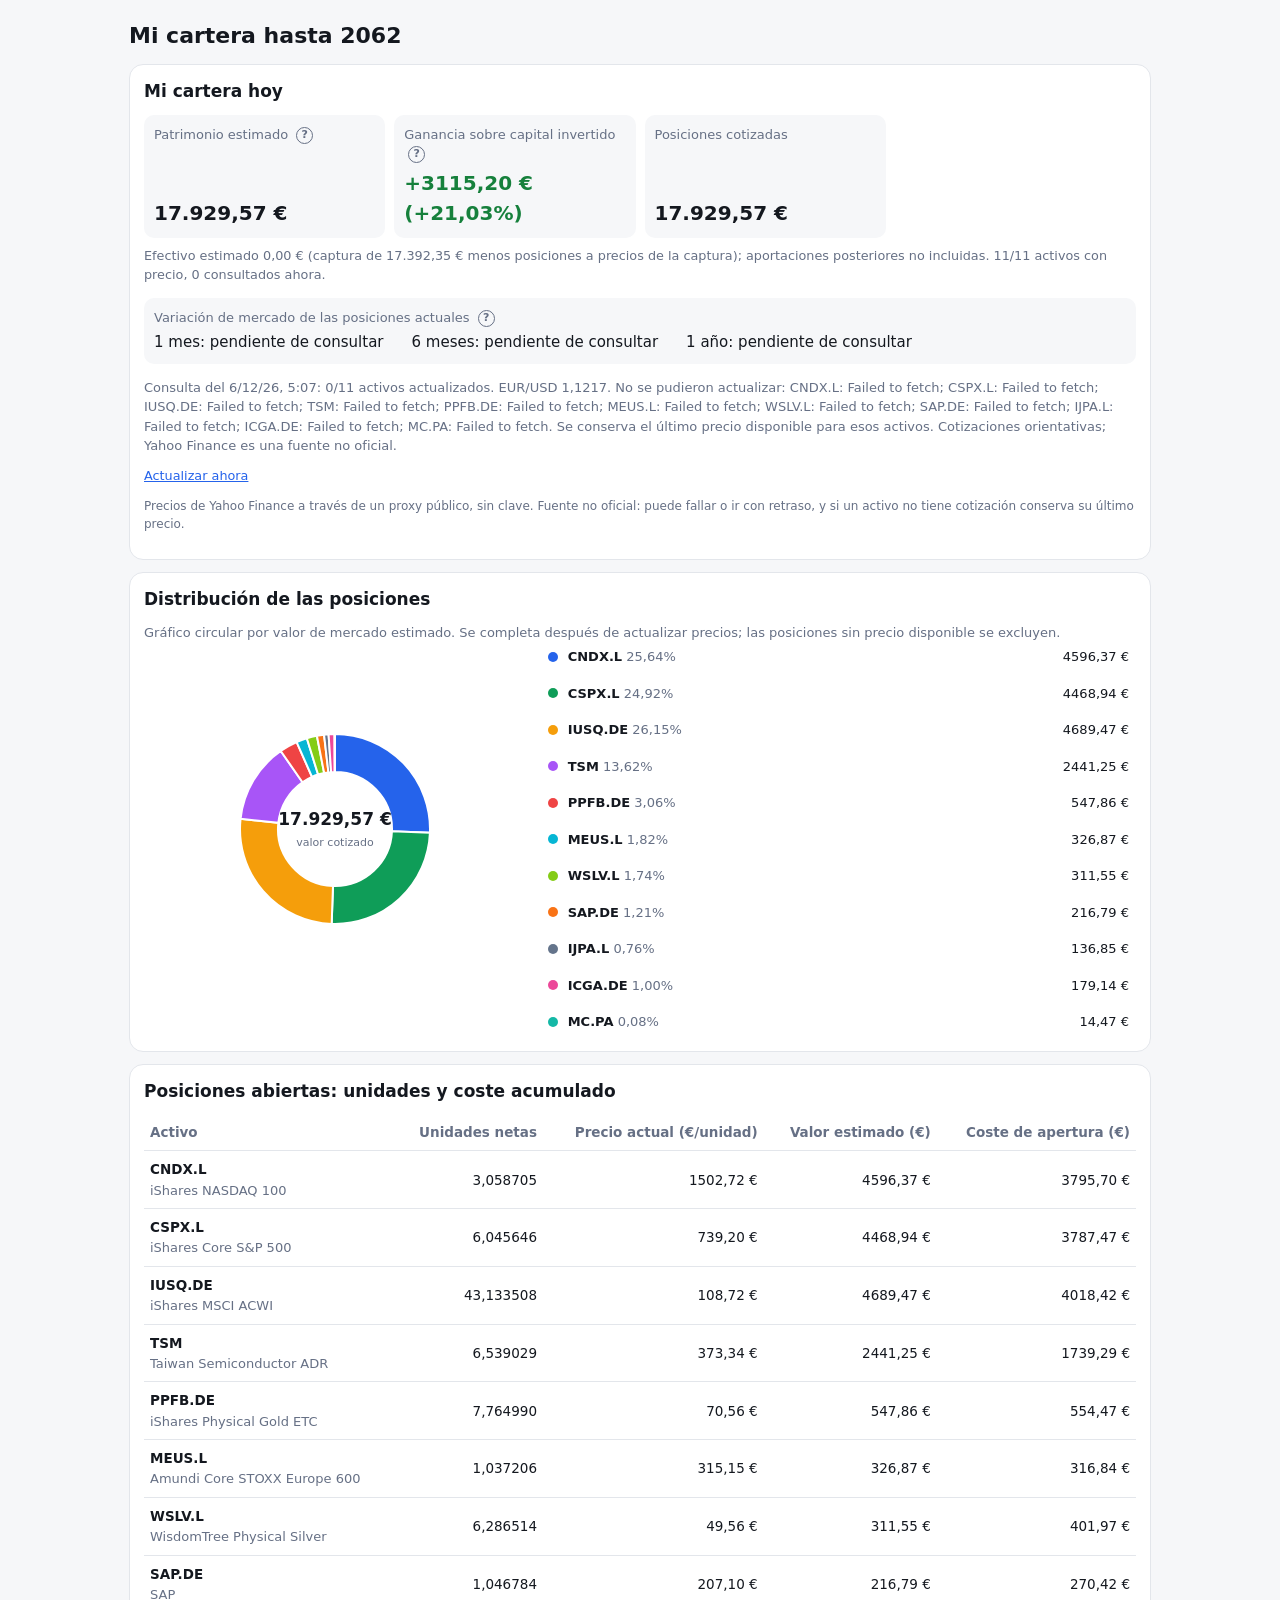
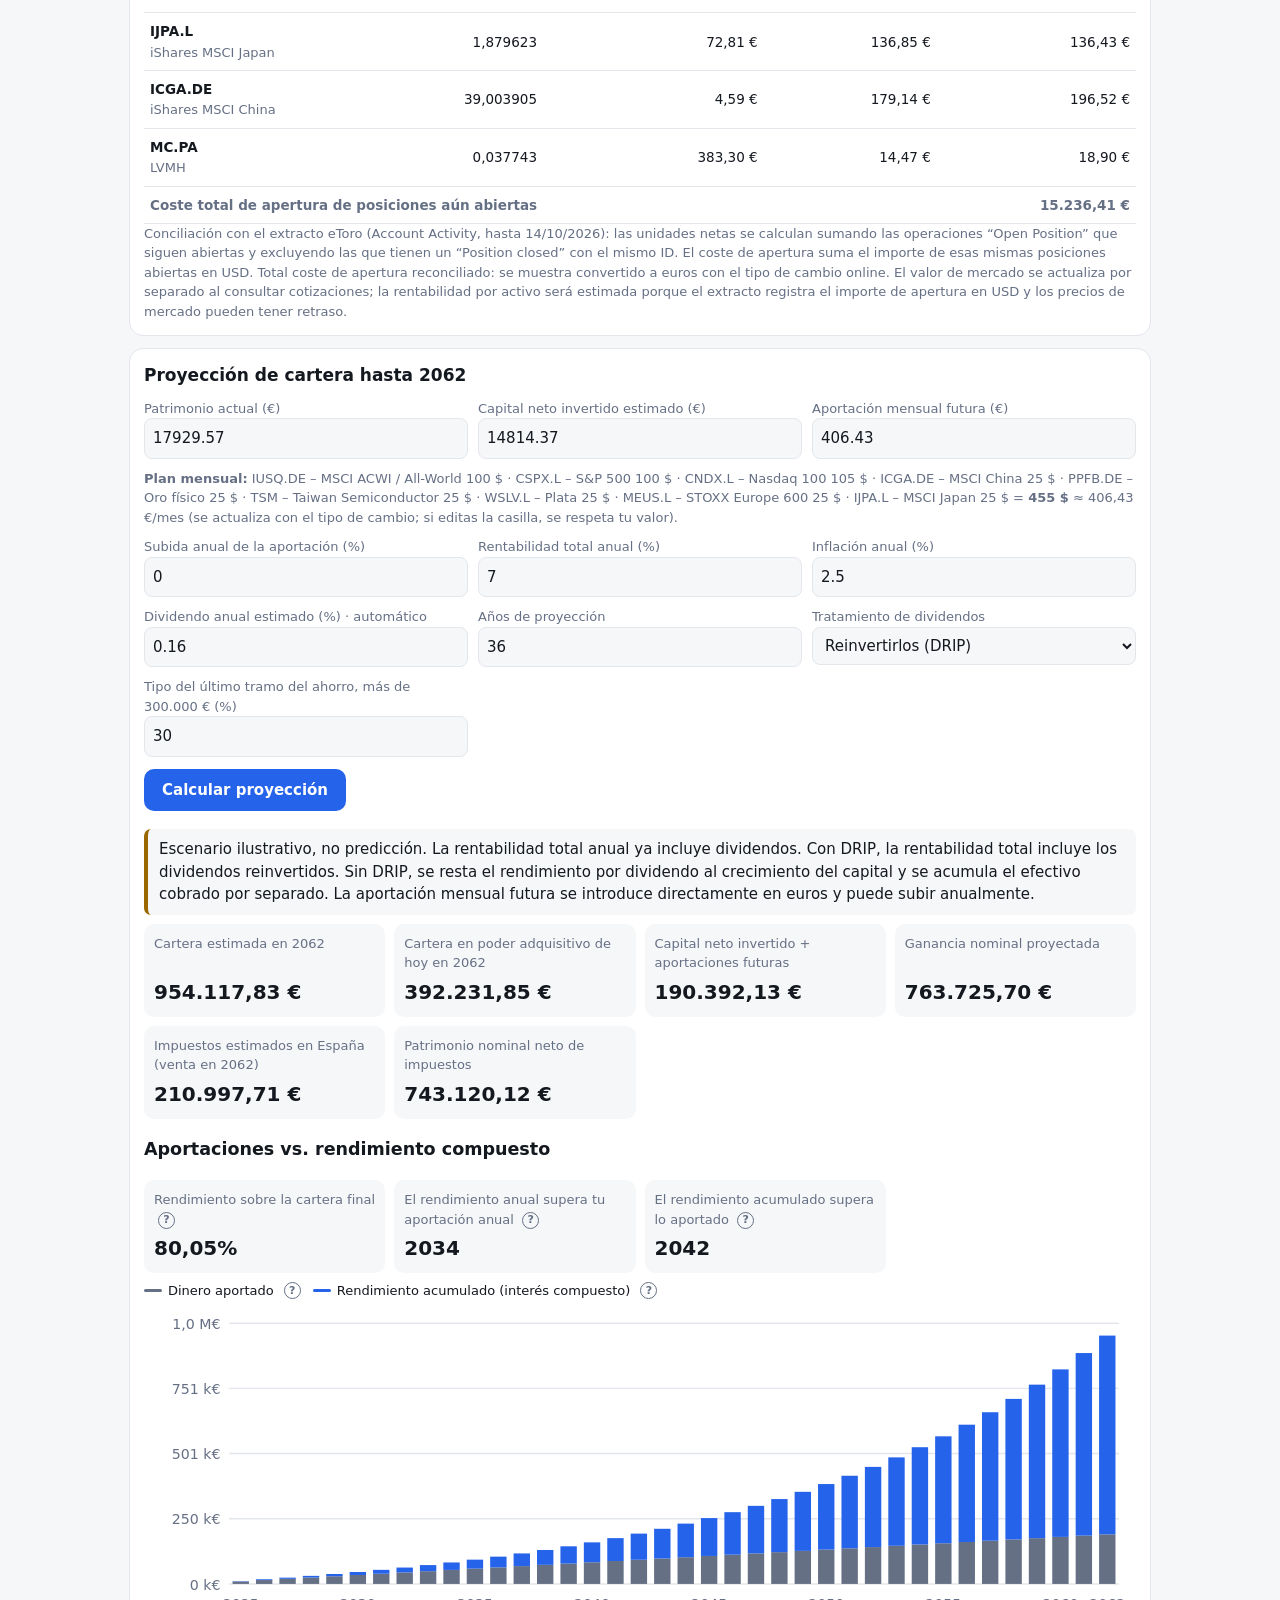
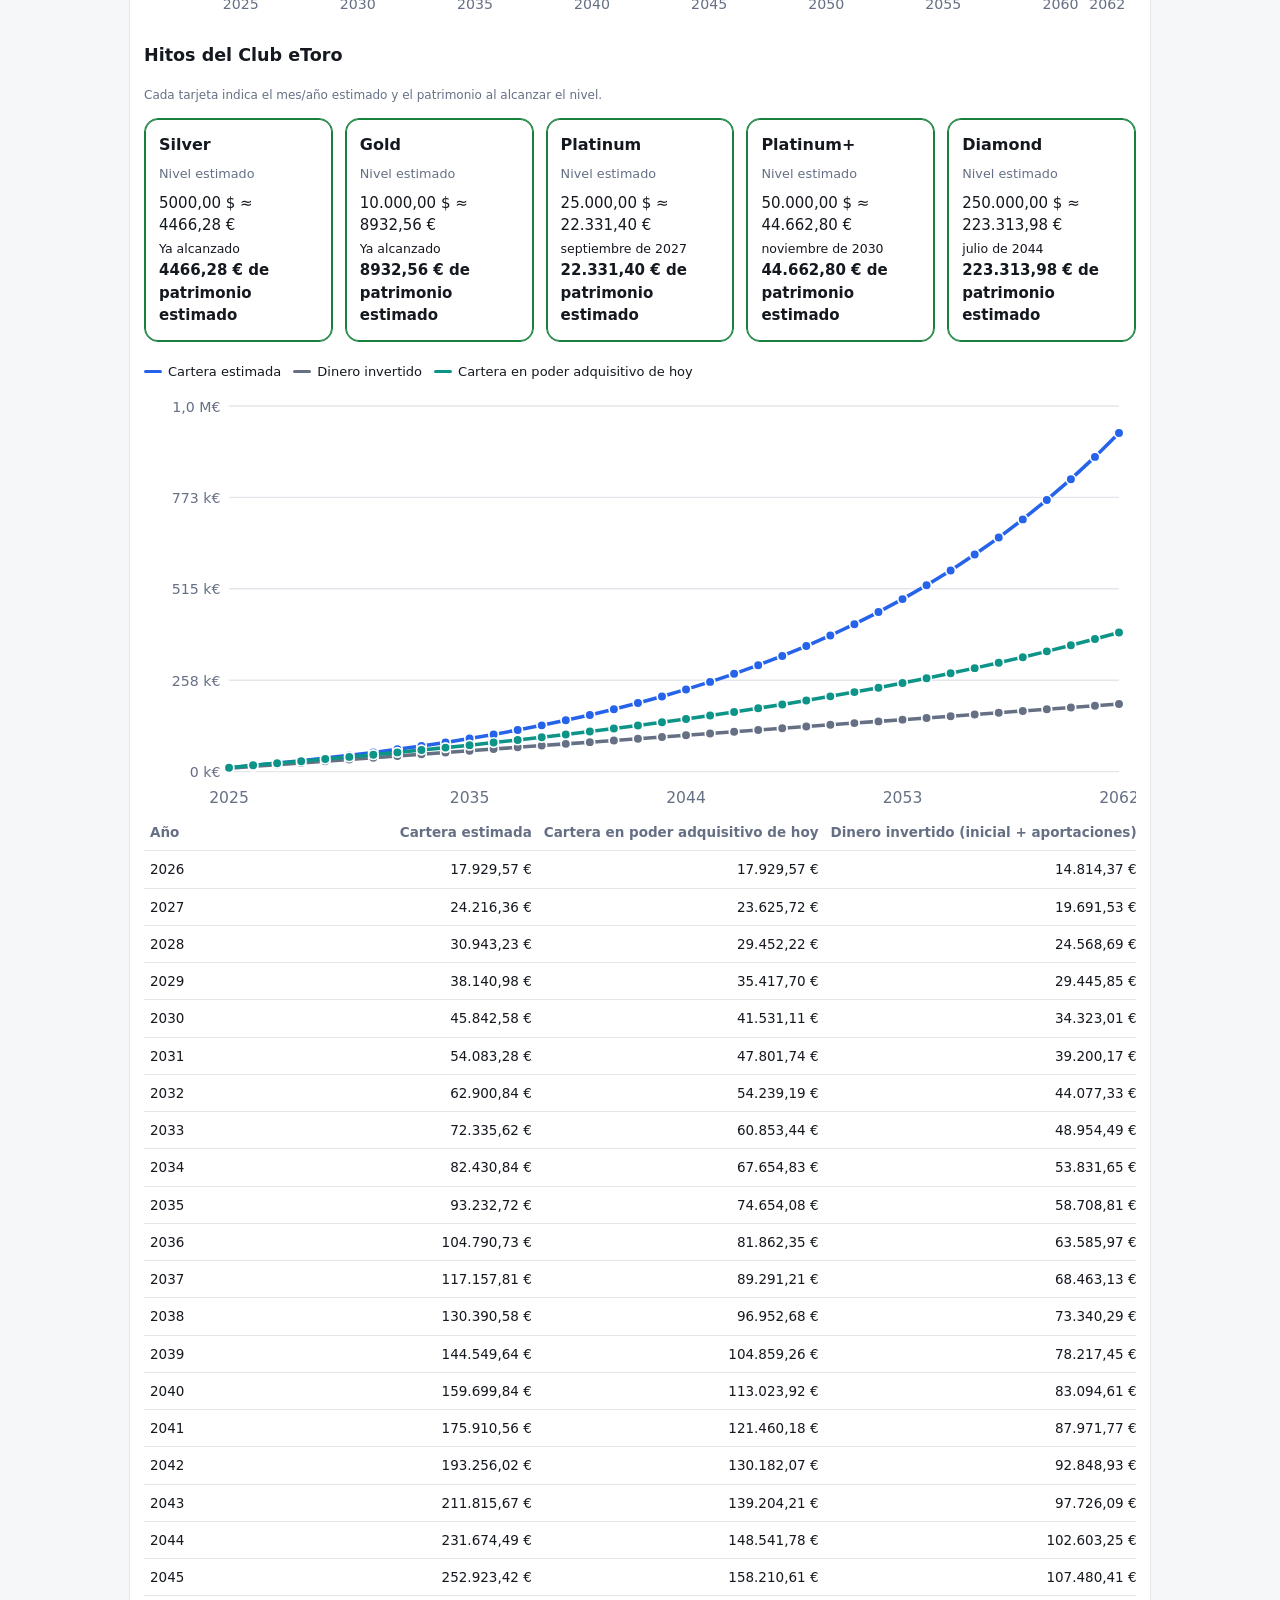
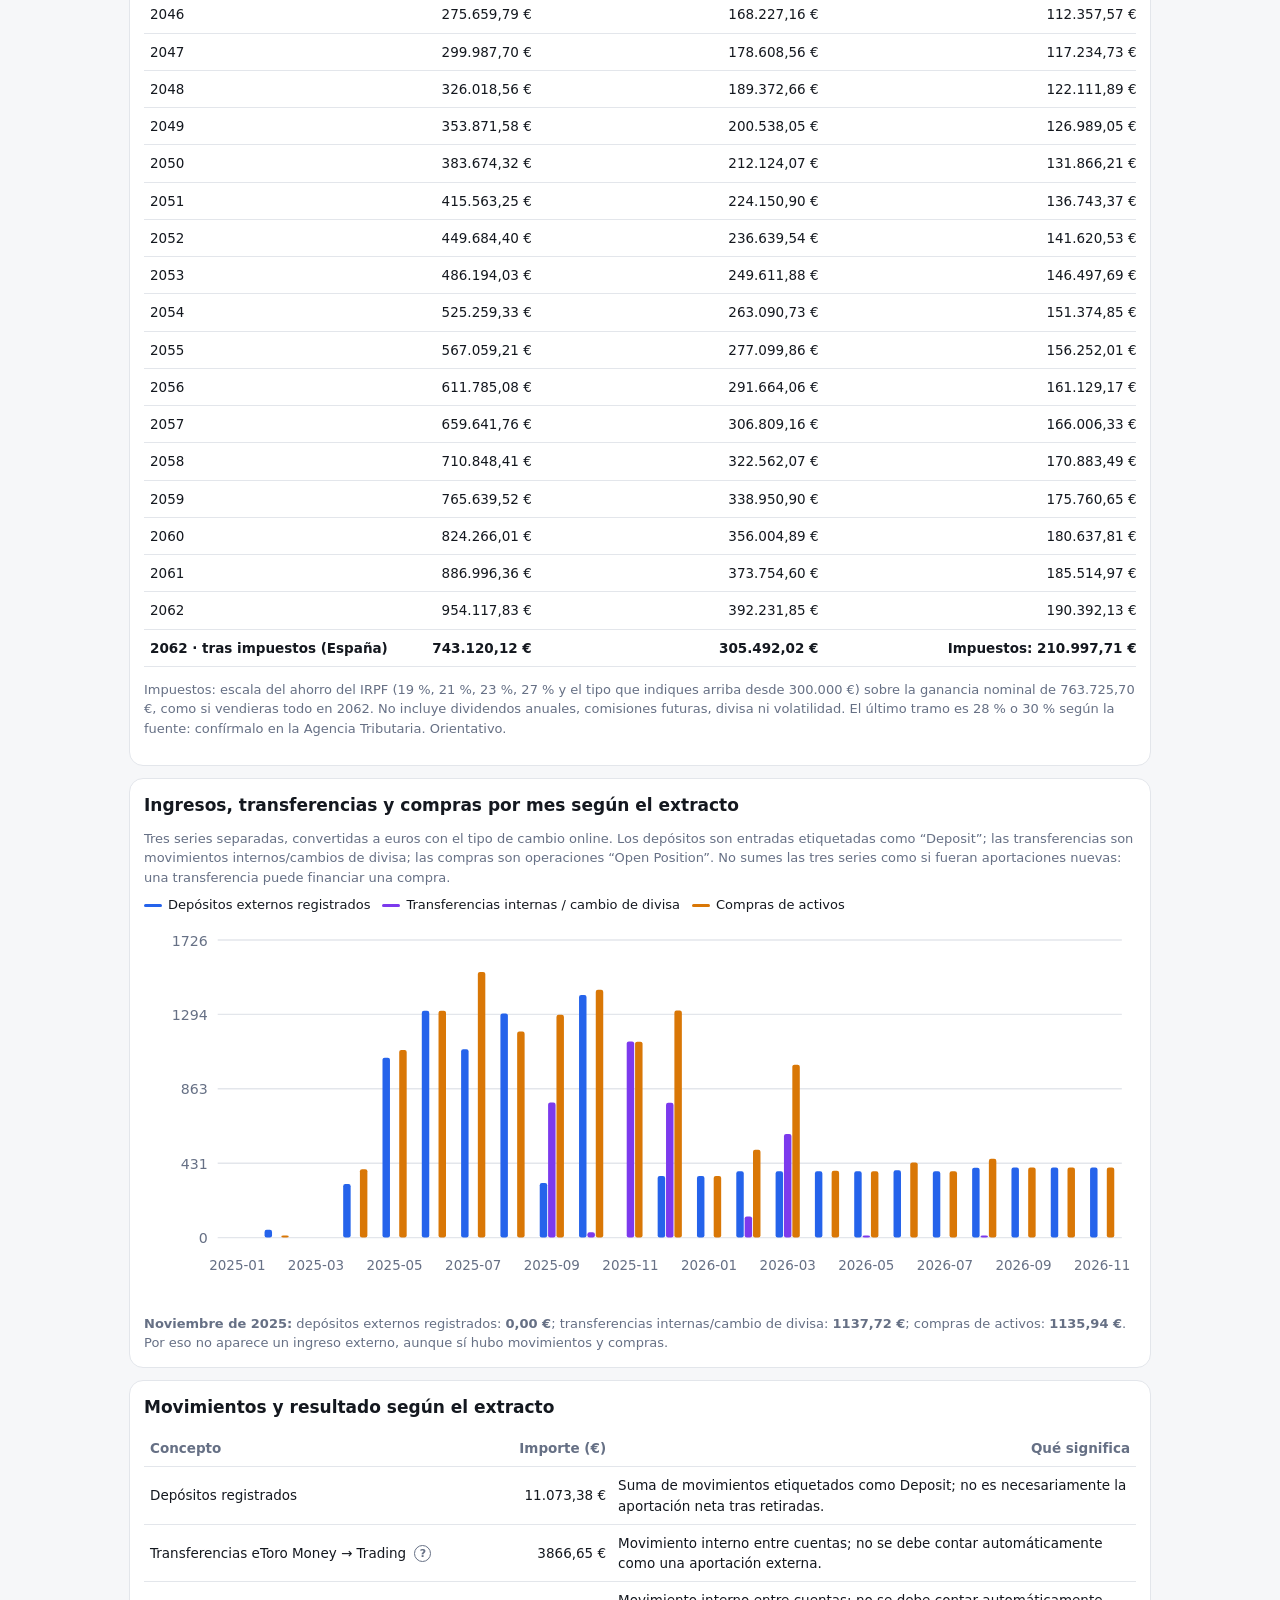
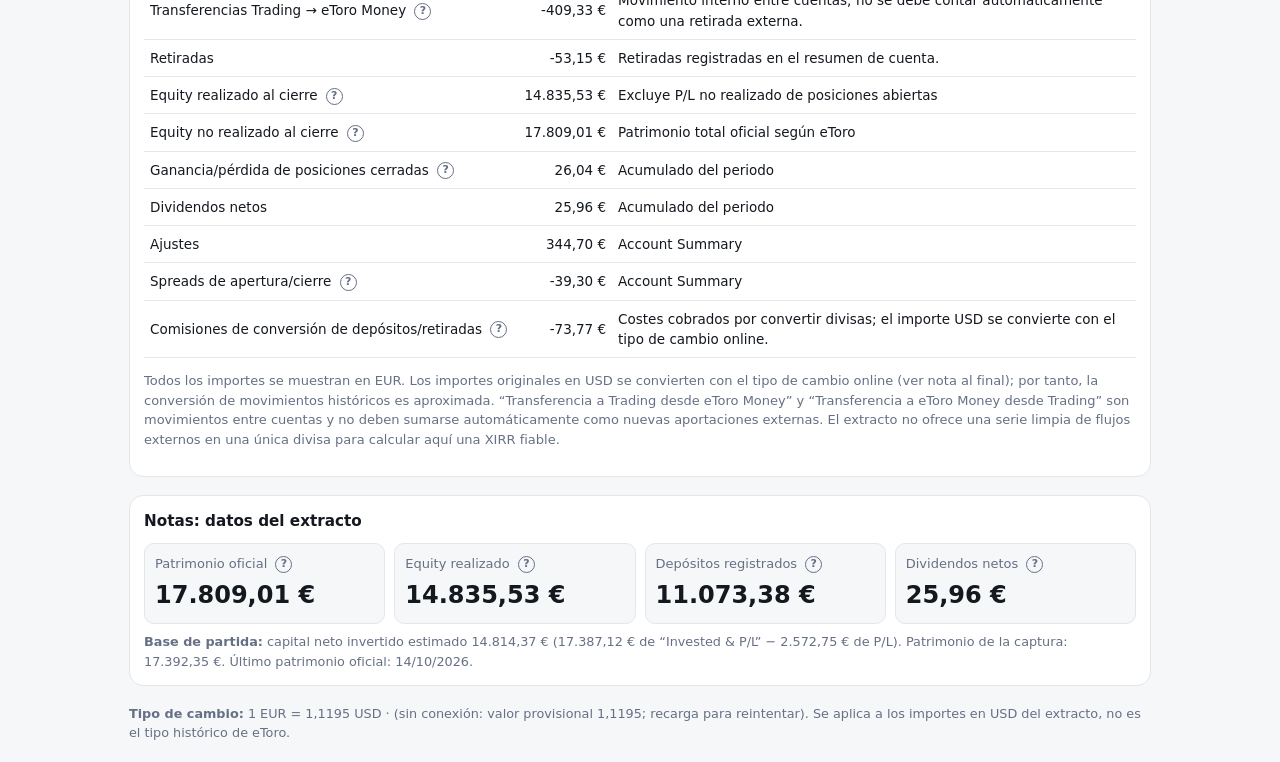
==== commit 23d51460: "Compra mensual 2026-11" ====
--- a/index.html
+++ b/index.html
@@ -56,7 +56,7 @@
 <div class="muted" style="font-size:.8rem;margin-top:8px"><b>Base de partida:</b> capital neto invertido estimado 14.814,37 € (17.387,12 € de “Invested &amp; P/L” − 2.572,75 € de P/L). Patrimonio de la captura: 17.392,35 €. Último patrimonio oficial: 14/10/2026.</div></div>
 <div class="muted" style="font-size:.8rem;margin:18px 0 6px"><b>Tipo de cambio:</b> 1 EUR = <span id="fxDisplay">Consultando…</span> · <span id="fxStatus">Obteniendo el último tipo de cambio disponible.</span> Se aplica a los importes en USD del extracto, no es el tipo histórico de eToro.</div>
 </main><script>
-const D={"assets":[{"t":"CNDX.L","n":"iShares NASDAQ 100","u":2.994688,"cost":4144.29,"cc":"USD","quote":"CNDX.L"},{"t":"CSPX.L","n":"iShares Core S&P 500","u":5.924017,"cost":4140.07,"cc":"USD","quote":"CSPX.L"},{"t":"IUSQ.DE","n":"iShares MSCI ACWI","u":42.309336,"cost":4398.62,"cc":"USD","quote":"IUSQ.DE"},{"t":"TSM","n":"Taiwan Semiconductor ADR","u":6.47742,"cost":1922.13,"cc":"USD","quote":"TSM"},{"t":"PPFB.DE","n":"iShares Physical Gold ETC","u":7.438962,"cost":595.73,"cc":"USD","quote":"PPFB.DE"},{"t":"MEUS.L","n":"Amundi Core STOXX Europe 600","u":0.967383,"cost":329.7,"cc":"USD","quote":"MEUS.L"},{"t":"WSLV.L","n":"WisdomTree Physical Silver","u":5.79117,"cost":425.0,"cc":"USD","quote":"WSLV.L"},{"t":"SAP.DE","n":"SAP","u":1.046784,"cost":302.73,"cc":"USD","quote":"SAP.DE"},{"t":"IJPA.L","n":"iShares MSCI Japan","u":1.568562,"cost":127.73,"cc":"USD","quote":"IJPA.L"},{"t":"ICGA.DE","n":"iShares MSCI China","u":34.103814,"cost":195.0,"cc":"USD","quote":"ICGA.DE"},{"t":"MC.PA","n":"LVMH","u":0.037743,"cost":21.16,"cc":"USD","quote":"MC.PA"}],"monthly":[["2025-01",0,0],["2025-02",50.58,0],["2025-03",0,0],["2025-04",347.9,0],["2025-05",1168.04,0],["2025-06",1472.11,0],["2025-07",1222.21,0],["2025-08",1455.41,0],["2025-09",354.0,876.37],["2025-10",1575.45,35.26],["2025-11",0,1273.68],["2025-12",400.0,874.88],["2026-01",400.0,0],["2026-02",430.0,137.51],["2026-03",430.0,672.86],["2026-04",430.0,-4.53],["2026-05",430.0,5.03],["2026-06",436.84,-3.66],["2026-07",430.0,0],["2026-08",454.11,3.07],["2026-09",455.0,0],["2026-10",455.0,0]],"monthlyFlows":[["2025-01",0.0,0.0,0.0],["2025-02",50.58,0.0,10.0],["2025-03",0.0,0.0,0.0],["2025-04",347.9,0.0,444.01],["2025-05",1168.04,0.0,1218.68],["2025-06",1472.11,0.0,1473.47],["2025-07",1222.21,0.0,1725.14],["2025-08",1455.41,0.0,1337.46],["2025-09",354.0,876.37,1446.68],["2025-10",1575.45,35.26,1609.08],["2025-11",0.0,1273.68,1271.68],["2025-12",400.0,874.88,1473.72],["2026-01",400.0,0.0,400.0],["2026-02",430.0,137.51,571.17],["2026-03",430.0,672.86,1123.01],["2026-04",430.0,-4.53,433.51],["2026-05",430.0,5.03,430.0],["2026-06",436.84,-3.66,488.03],["2026-07",430.0,0.0,430.0],["2026-08",454.11,3.07,511.56],["2026-09",455.0,0.0,455.0],["2026-10",455.0,0.0,455.0]]}
+const D={"assets":[{"t":"CNDX.L","n":"iShares NASDAQ 100","u":3.058705,"cost":4249.29,"cc":"USD","quote":"CNDX.L"},{"t":"CSPX.L","n":"iShares Core S&P 500","u":6.045646,"cost":4240.07,"cc":"USD","quote":"CSPX.L"},{"t":"IUSQ.DE","n":"iShares MSCI ACWI","u":43.133508,"cost":4498.62,"cc":"USD","quote":"IUSQ.DE"},{"t":"TSM","n":"Taiwan Semiconductor ADR","u":6.539029,"cost":1947.13,"cc":"USD","quote":"TSM"},{"t":"PPFB.DE","n":"iShares Physical Gold ETC","u":7.76499,"cost":620.73,"cc":"USD","quote":"PPFB.DE"},{"t":"MEUS.L","n":"Amundi Core STOXX Europe 600","u":1.037206,"cost":354.7,"cc":"USD","quote":"MEUS.L"},{"t":"WSLV.L","n":"WisdomTree Physical Silver","u":6.286514,"cost":450.0,"cc":"USD","quote":"WSLV.L"},{"t":"SAP.DE","n":"SAP","u":1.046784,"cost":302.73,"cc":"USD","quote":"SAP.DE"},{"t":"IJPA.L","n":"iShares MSCI Japan","u":1.879623,"cost":152.73,"cc":"USD","quote":"IJPA.L"},{"t":"ICGA.DE","n":"iShares MSCI China","u":39.003905,"cost":220.0,"cc":"USD","quote":"ICGA.DE"},{"t":"MC.PA","n":"LVMH","u":0.037743,"cost":21.16,"cc":"USD","quote":"MC.PA"}],"monthly":[["2025-01",0,0],["2025-02",50.58,0],["2025-03",0,0],["2025-04",347.9,0],["2025-05",1168.04,0],["2025-06",1472.11,0],["2025-07",1222.21,0],["2025-08",1455.41,0],["2025-09",354.0,876.37],["2025-10",1575.45,35.26],["2025-11",0,1273.68],["2025-12",400.0,874.88],["2026-01",400.0,0],["2026-02",430.0,137.51],["2026-03",430.0,672.86],["2026-04",430.0,-4.53],["2026-05",430.0,5.03],["2026-06",436.84,-3.66],["2026-07",430.0,0],["2026-08",454.11,3.07],["2026-09",455.0,0],["2026-10",455.0,0],["2026-11",455.0,0.0]],"monthlyFlows":[["2025-01",0.0,0.0,0.0],["2025-02",50.58,0.0,10.0],["2025-03",0.0,0.0,0.0],["2025-04",347.9,0.0,444.01],["2025-05",1168.04,0.0,1218.68],["2025-06",1472.11,0.0,1473.47],["2025-07",1222.21,0.0,1725.14],["2025-08",1455.41,0.0,1337.46],["2025-09",354.0,876.37,1446.68],["2025-10",1575.45,35.26,1609.08],["2025-11",0.0,1273.68,1271.68],["2025-12",400.0,874.88,1473.72],["2026-01",400.0,0.0,400.0],["2026-02",430.0,137.51,571.17],["2026-03",430.0,672.86,1123.01],["2026-04",430.0,-4.53,433.51],["2026-05",430.0,5.03,430.0],["2026-06",436.84,-3.66,488.03],["2026-07",430.0,0.0,430.0],["2026-08",454.11,3.07,511.56],["2026-09",455.0,0.0,455.0],["2026-10",455.0,0.0,455.0],["2026-11",455.0,0.0,455.0]]}
 const fmt=(n,d=2)=>new Intl.NumberFormat('es-ES',{minimumFractionDigits:d,maximumFractionDigits:d}).format(n);
 const eur=n=>fmt(n,2)+' €', usd=n=>fmt(n,2)+' $', pct=n=>fmt(n,2)+'%';
 let statementFxRate=1.1195;
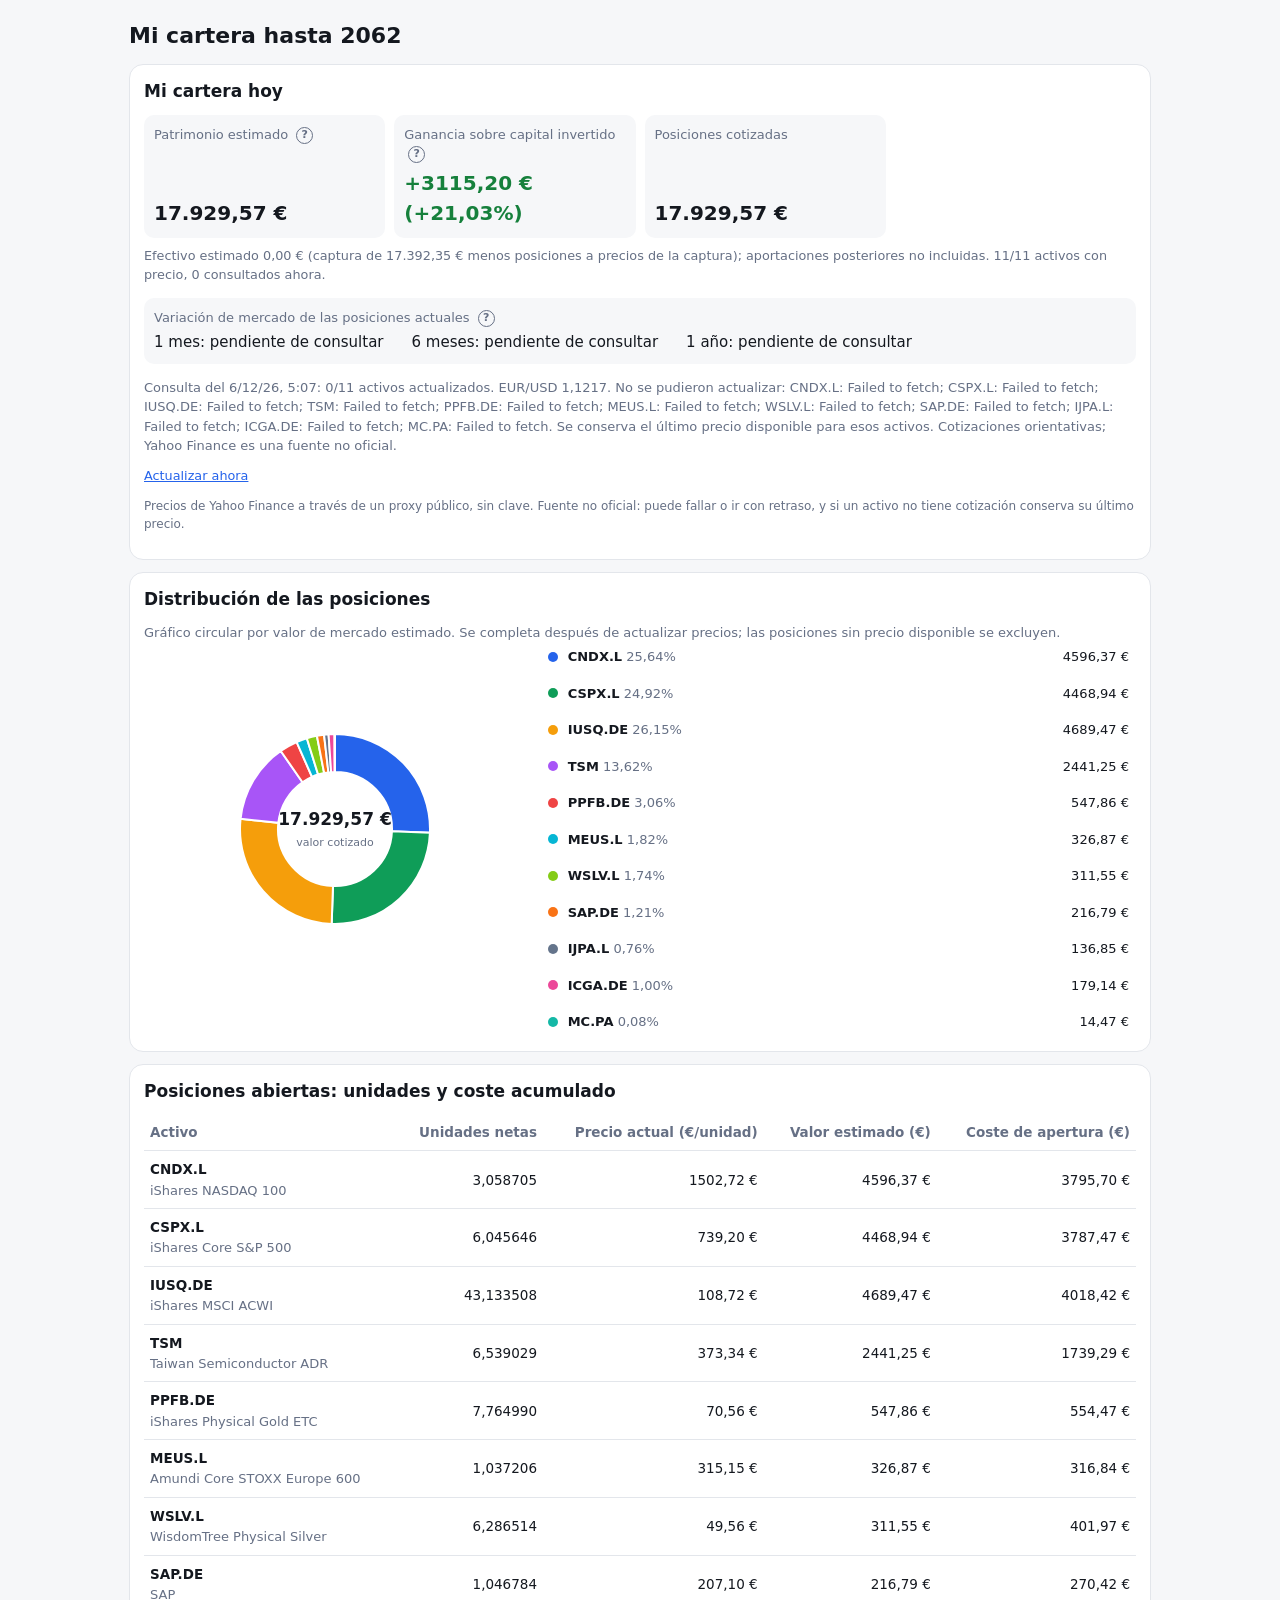
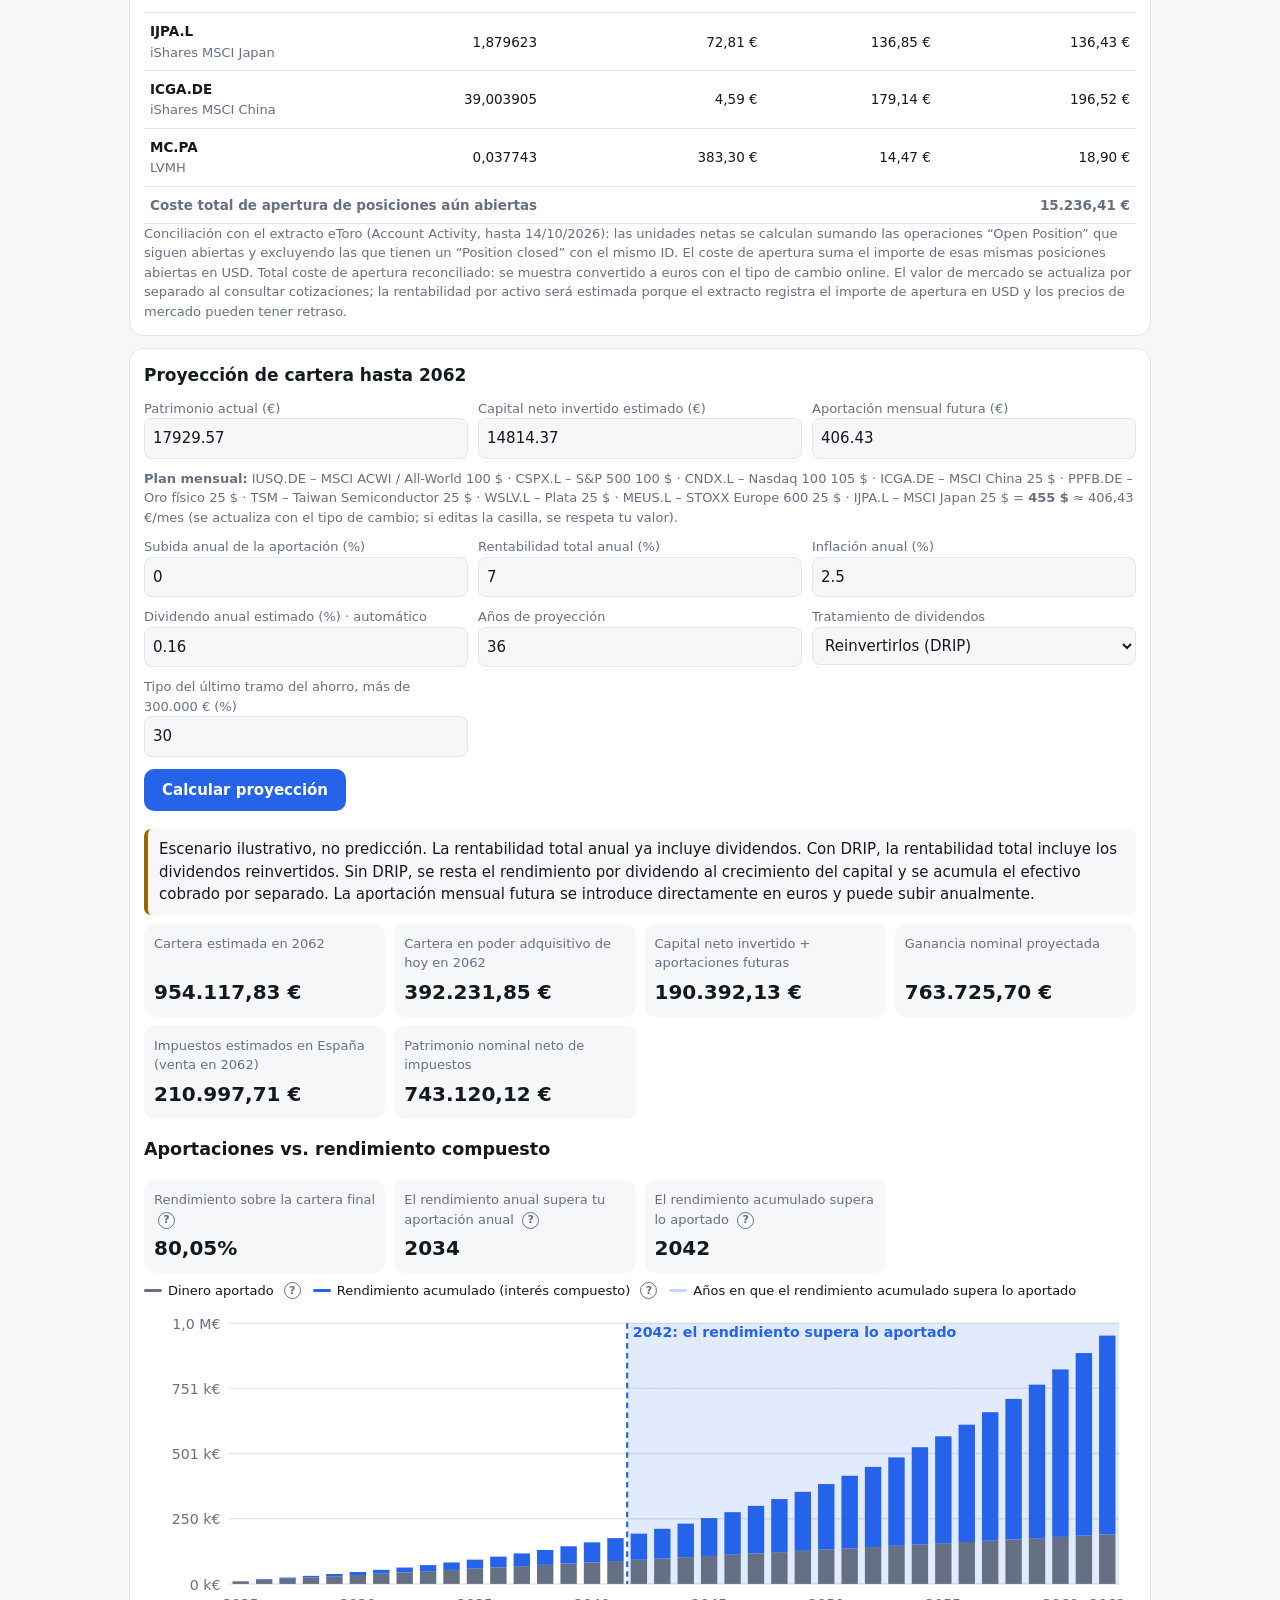
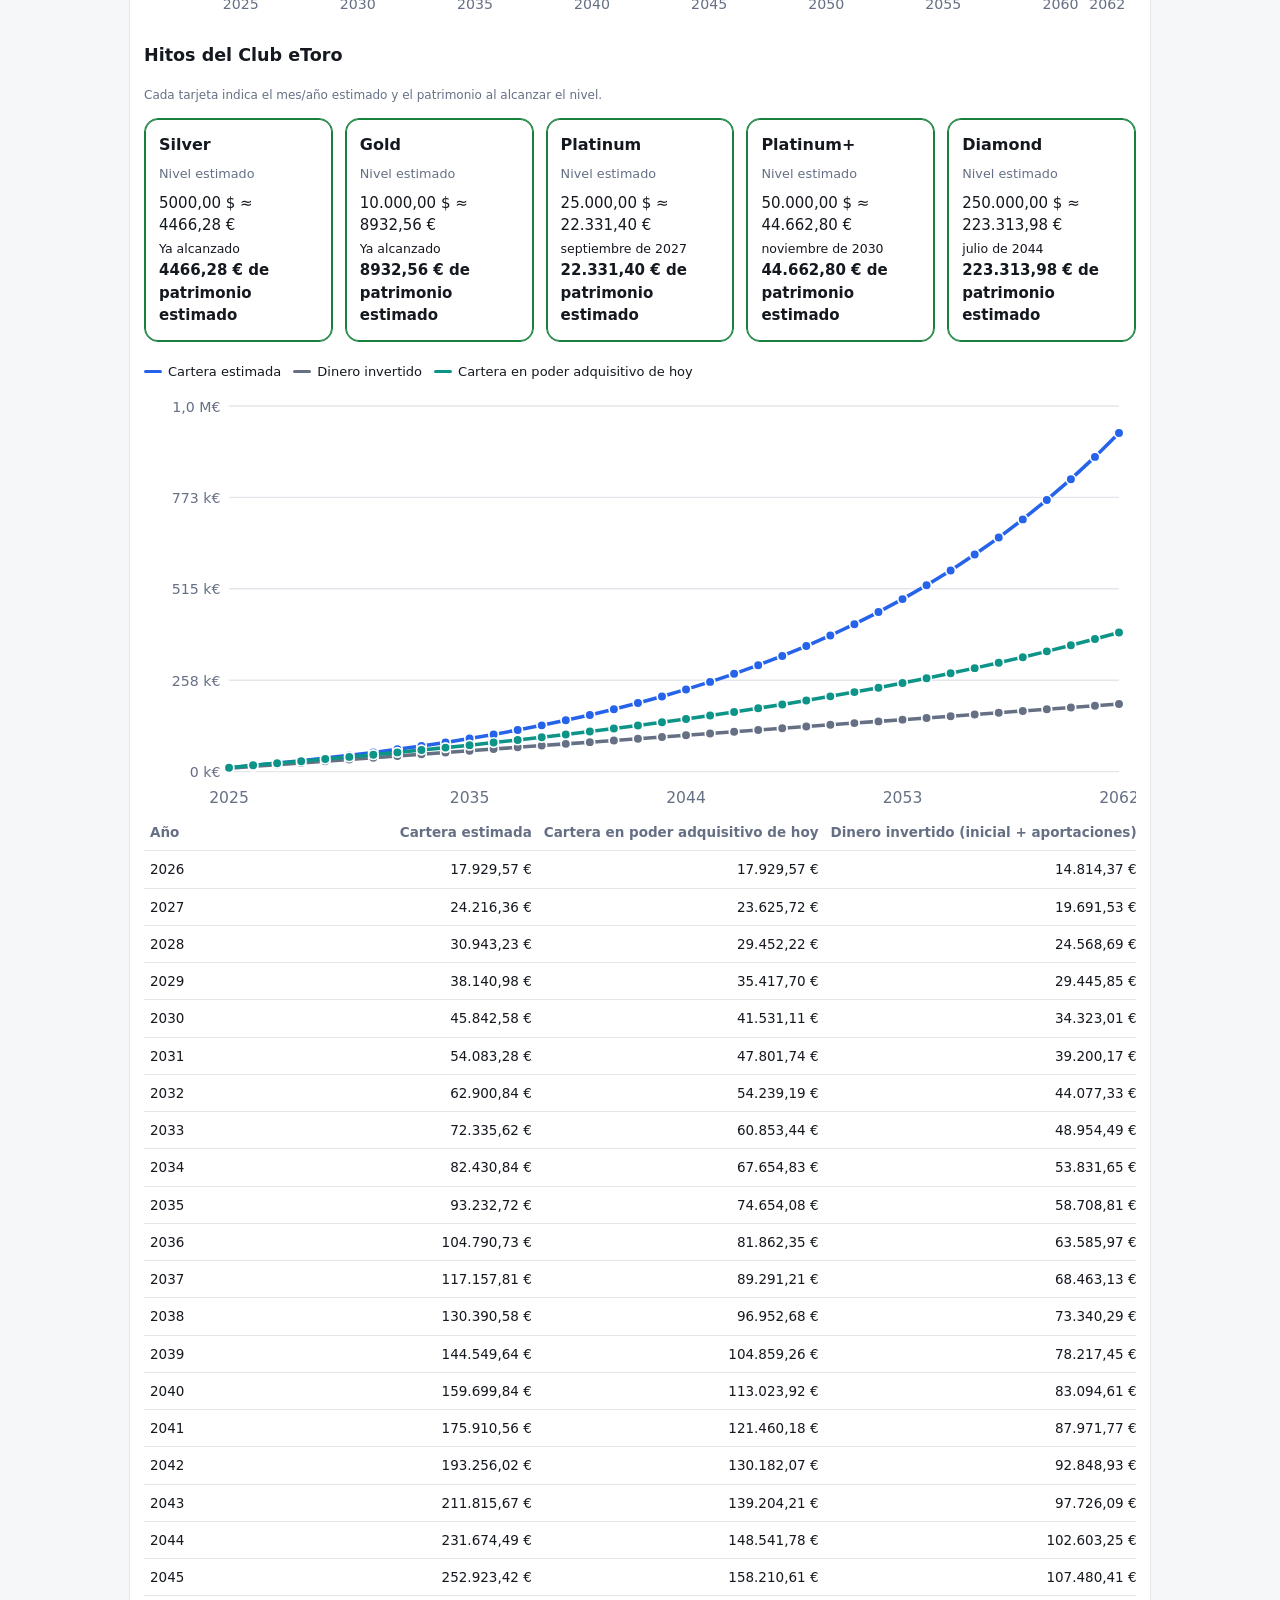
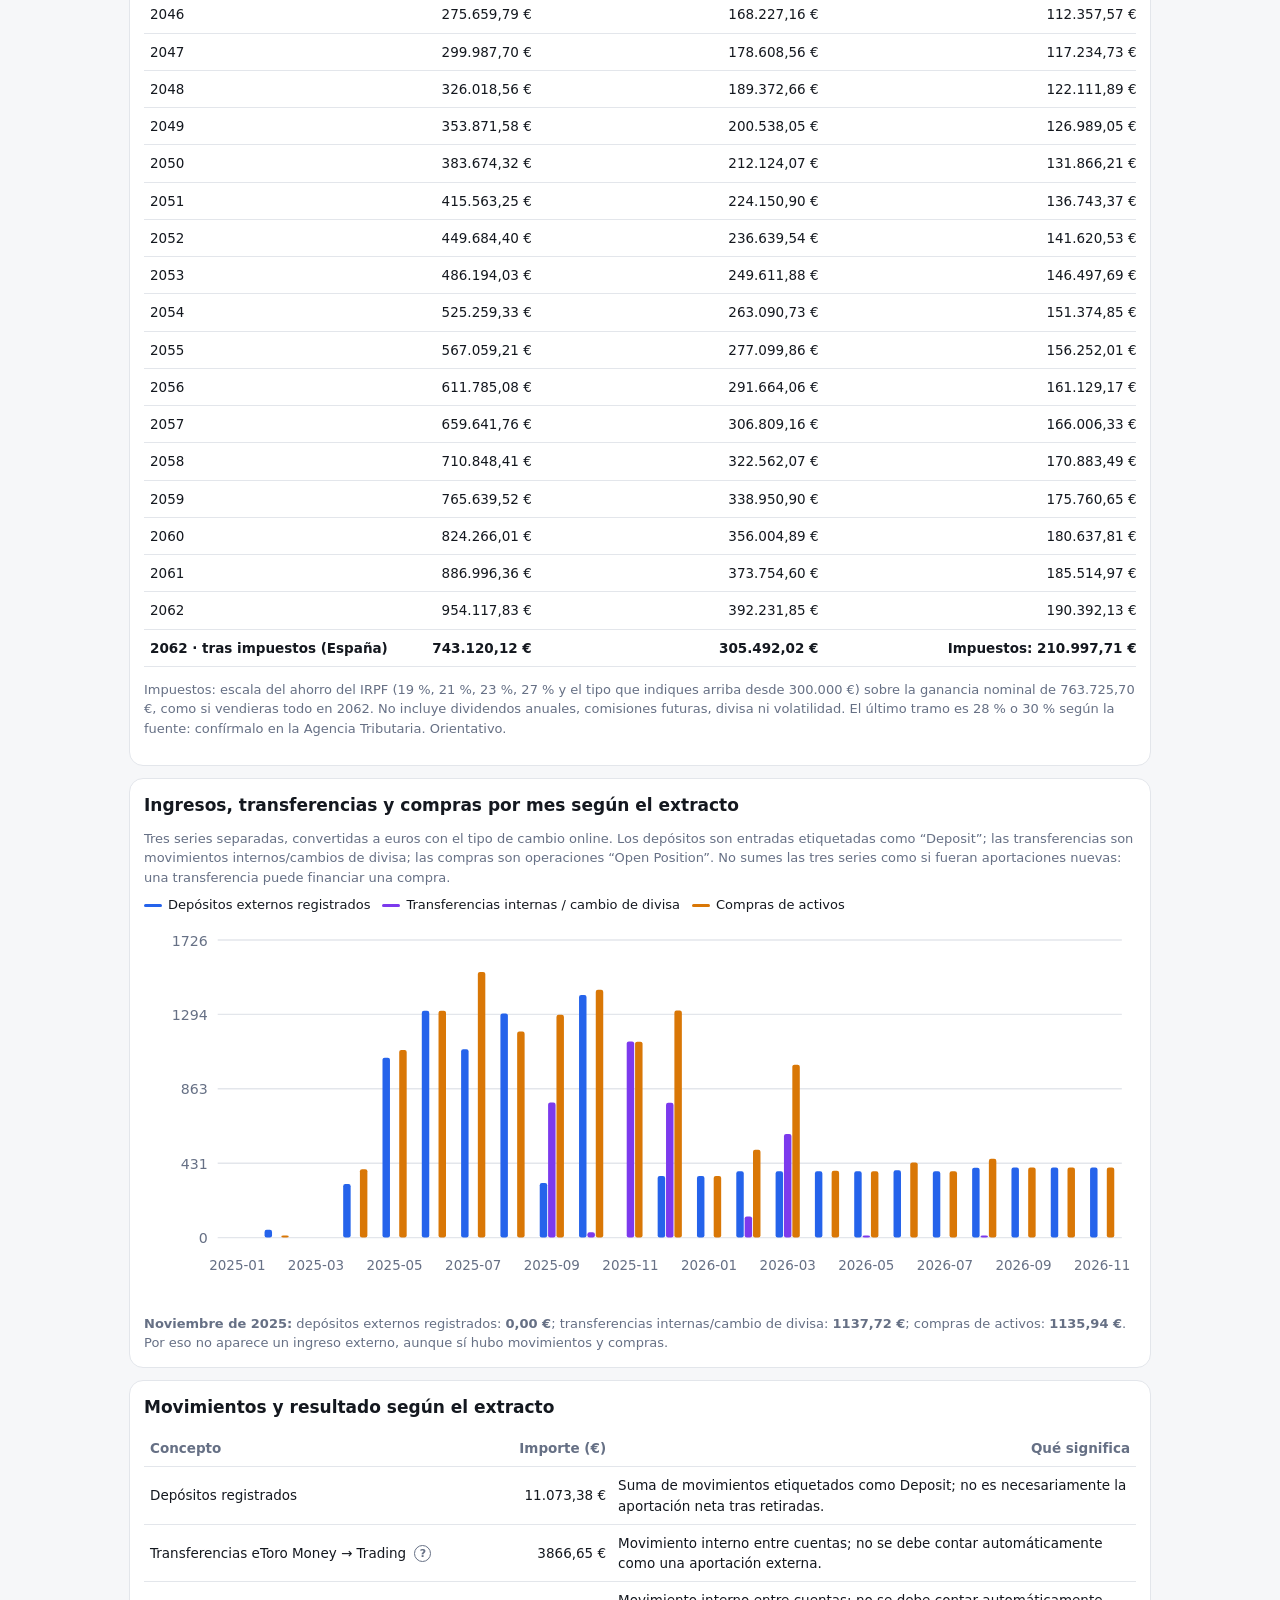
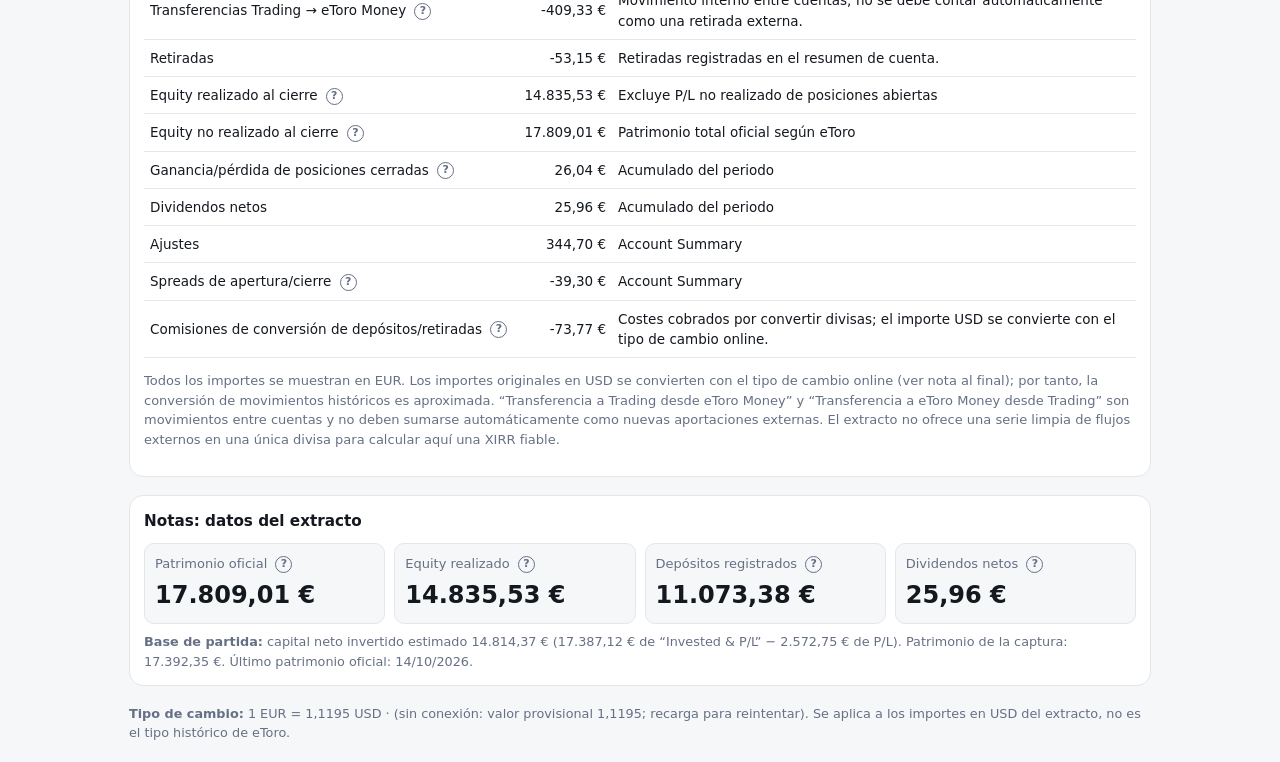
==== commit 7485588b: "Resalta en el grafico los anos en que el rendimiento supera lo aportado Co-Authored-By: Claude Sonne" ====
--- a/index.html
+++ b/index.html
@@ -44,7 +44,7 @@
 <div><label>Tipo del último tramo del ahorro, más de 300.000 € (%)</label><input id="taxtop" type="number" value="30" step="1" min="0" max="60"></div>
 
 </div><div style="margin:12px 0 18px"><button id="calculateProjection" type="button" style="padding:10px 18px;border:0;border-radius:10px;background:var(--ac);color:white;font-weight:700;cursor:pointer">Calcular proyección</button></div><div class="warn">Escenario ilustrativo, no predicción. La rentabilidad total anual ya incluye dividendos. Con DRIP, la rentabilidad total incluye los dividendos reinvertidos. Sin DRIP, se resta el rendimiento por dividendo al crecimiento del capital y se acumula el efectivo cobrado por separado. La aportación mensual futura se introduce directamente en euros y puede subir anualmente.</div>
-<div class="grid" id="projectionKpis"></div><h3>Aportaciones vs. rendimiento compuesto</h3><div class="grid" id="compoundKpis"></div><div class="legend"><span><i style="background:var(--mu)"></i>Dinero aportado <span class="help" tabindex="0" role="button" aria-expanded="false" data-tip="Suma de lo que has puesto tú: el capital invertido de partida más todas las aportaciones mensuales hasta ese año." aria-label="Suma de lo que has puesto tú: el capital invertido de partida más todas las aportaciones mensuales hasta ese año.">?</span></span><span><i style="background:var(--ac)"></i>Rendimiento acumulado (interés compuesto) <span class="help" tabindex="0" role="button" aria-expanded="false" data-tip="Ganancia generada por la cartera: el interés compuesto, es decir, rendimientos que a su vez generan nuevos rendimientos. Es la cartera menos el dinero aportado." aria-label="Ganancia generada por la cartera: el interés compuesto, es decir, rendimientos que a su vez generan nuevos rendimientos. Es la cartera menos el dinero aportado.">?</span></span></div><svg id="compound" viewBox="0 0 700 220" role="img" aria-label="Dinero aportado y rendimiento acumulado por año"></svg><h3 style="margin-top:22px">Hitos del Club eToro</h3><p class="mini-note">Cada tarjeta indica el mes/año estimado y el patrimonio al alcanzar el nivel.</p><div id="clubTierCards" class="tier-cards" aria-live="polite"></div><div class="legend" id="projectionLegend"><span><i style="background:var(--ac)"></i>Cartera estimada</span><span><i style="background:var(--mu)"></i>Dinero invertido</span><span><i style="background:var(--c4)"></i>Cartera en poder adquisitivo de hoy</span></div><svg id="projection" viewBox="0 0 700 300"></svg><div class="sc"><table id="projectionTable"></table></div><p class="muted" id="taxNote"></p>
+<div class="grid" id="projectionKpis"></div><h3>Aportaciones vs. rendimiento compuesto</h3><div class="grid" id="compoundKpis"></div><div class="legend"><span><i style="background:var(--mu)"></i>Dinero aportado <span class="help" tabindex="0" role="button" aria-expanded="false" data-tip="Suma de lo que has puesto tú: el capital invertido de partida más todas las aportaciones mensuales hasta ese año." aria-label="Suma de lo que has puesto tú: el capital invertido de partida más todas las aportaciones mensuales hasta ese año.">?</span></span><span><i style="background:var(--ac)"></i>Rendimiento acumulado (interés compuesto) <span class="help" tabindex="0" role="button" aria-expanded="false" data-tip="Ganancia generada por la cartera: el interés compuesto, es decir, rendimientos que a su vez generan nuevos rendimientos. Es la cartera menos el dinero aportado." aria-label="Ganancia generada por la cartera: el interés compuesto, es decir, rendimientos que a su vez generan nuevos rendimientos. Es la cartera menos el dinero aportado.">?</span></span><span><i style="background:var(--ac);opacity:.25"></i>Años en que el rendimiento acumulado supera lo aportado</span></div><svg id="compound" viewBox="0 0 700 220" role="img" aria-label="Dinero aportado y rendimiento acumulado por año"></svg><h3 style="margin-top:22px">Hitos del Club eToro</h3><p class="mini-note">Cada tarjeta indica el mes/año estimado y el patrimonio al alcanzar el nivel.</p><div id="clubTierCards" class="tier-cards" aria-live="polite"></div><div class="legend" id="projectionLegend"><span><i style="background:var(--ac)"></i>Cartera estimada</span><span><i style="background:var(--mu)"></i>Dinero invertido</span><span><i style="background:var(--c4)"></i>Cartera en poder adquisitivo de hoy</span></div><svg id="projection" viewBox="0 0 700 300"></svg><div class="sc"><table id="projectionTable"></table></div><p class="muted" id="taxNote"></p>
 </div>
 
 <div class="card"><h2>Ingresos, transferencias y compras por mes según el extracto</h2><div class="muted">Tres series separadas, convertidas a euros con el tipo de cambio online. Los depósitos son entradas etiquetadas como “Deposit”; las transferencias son movimientos internos/cambios de divisa; las compras son operaciones “Open Position”. No sumes las tres series como si fueran aportaciones nuevas: una transferencia puede financiar una compra.</div><div class="legend"><span><i style="background:var(--ac)"></i>Depósitos externos registrados</span><span><i style="background:var(--c3)"></i>Transferencias internas / cambio de divisa</span><span><i style="background:var(--c2)"></i>Compras de activos</span></div><div class="chart-wrap" id="depositsWrap"><svg id="deposits" viewBox="0 0 700 270" role="img" aria-label="Depósitos, transferencias y compras mensuales en euros"></svg><div class="chart-tip" id="depositsTip"></div></div><div class="muted" id="novemberNote" style="margin-top:8px"></div></div>
@@ -146,8 +146,11 @@
 let z='';
 for(let i=0;i<=4;i++){const v=max*i/4,y=Y(v);z+=`<line x1="${m.l}" x2="${W-m.r}" y1="${y}" y2="${y}" stroke="var(--bd)"/><text x="${m.l-6}" y="${y+4}" text-anchor="end" fill="var(--mu)" font-size="10">${v>=1e6?fmt(v/1e6,1)+' M€':fmt(Math.round(v/1000),0)+' k€'}</text>`}
 rows.forEach((r,i)=>{const inv=Math.max(0,Math.min(r.invested,r.nom)),gain=Math.max(0,r.nom-r.invested),x=cx(i)-bw/2;
+if(r.nom-r.invested>r.invested)z+=`<rect class="compound-over" x="${cx(i)-slot/2}" y="${m.t}" width="${slot}" height="${base-m.t}" fill="var(--ac)" opacity=".13"/>`;
 z+=`<rect x="${x}" y="${Y(inv)}" width="${bw}" height="${base-Y(inv)}" fill="var(--mu)"><title>${r.year} · aportado: ${eur(r.invested)}</title></rect><rect x="${x}" y="${Y(inv+gain)}" width="${bw}" height="${Y(inv)-Y(inv+gain)}" fill="var(--ac)"><title>${r.year} · rendimiento acumulado: ${eur(r.nom-r.invested)} (${r.nom>0?pct(Math.max(0,r.nom-r.invested)/r.nom*100):'0'} de la cartera)</title></rect>`;
 if(i%step===0||i===n-1)z+=`<text x="${cx(i)}" y="${H-8}" text-anchor="middle" fill="var(--mu)" font-size="10">${r.year}</text>`});
+const over=rows.findIndex(r=>r.nom-r.invested>r.invested);
+if(over>=0)z+=`<line x1="${cx(over)-slot/2}" x2="${cx(over)-slot/2}" y1="${m.t}" y2="${base}" stroke="var(--ac)" stroke-width="1.5" stroke-dasharray="4 3"/><text x="${cx(over)-slot/2+4}" y="${m.t+10}" fill="var(--ac)" font-size="10" font-weight="700">${rows[over].year}: el rendimiento supera lo aportado</text>`;
 rows.forEach((r,i)=>{z+=`<rect class="compound-hit" data-i="${i}" x="${cx(i)-slot/2}" y="${m.t}" width="${slot}" height="${base-m.t}" fill="transparent"/>`});
 s.innerHTML=z;
 let wrap=s.parentElement;if(!wrap.classList.contains('chart-wrap')){const w=document.createElement('div');w.className='chart-wrap';s.parentNode.insertBefore(w,s);w.appendChild(s);const t=document.createElement('div');t.className='chart-tip';t.id='compoundTip';w.appendChild(t);wrap=w}
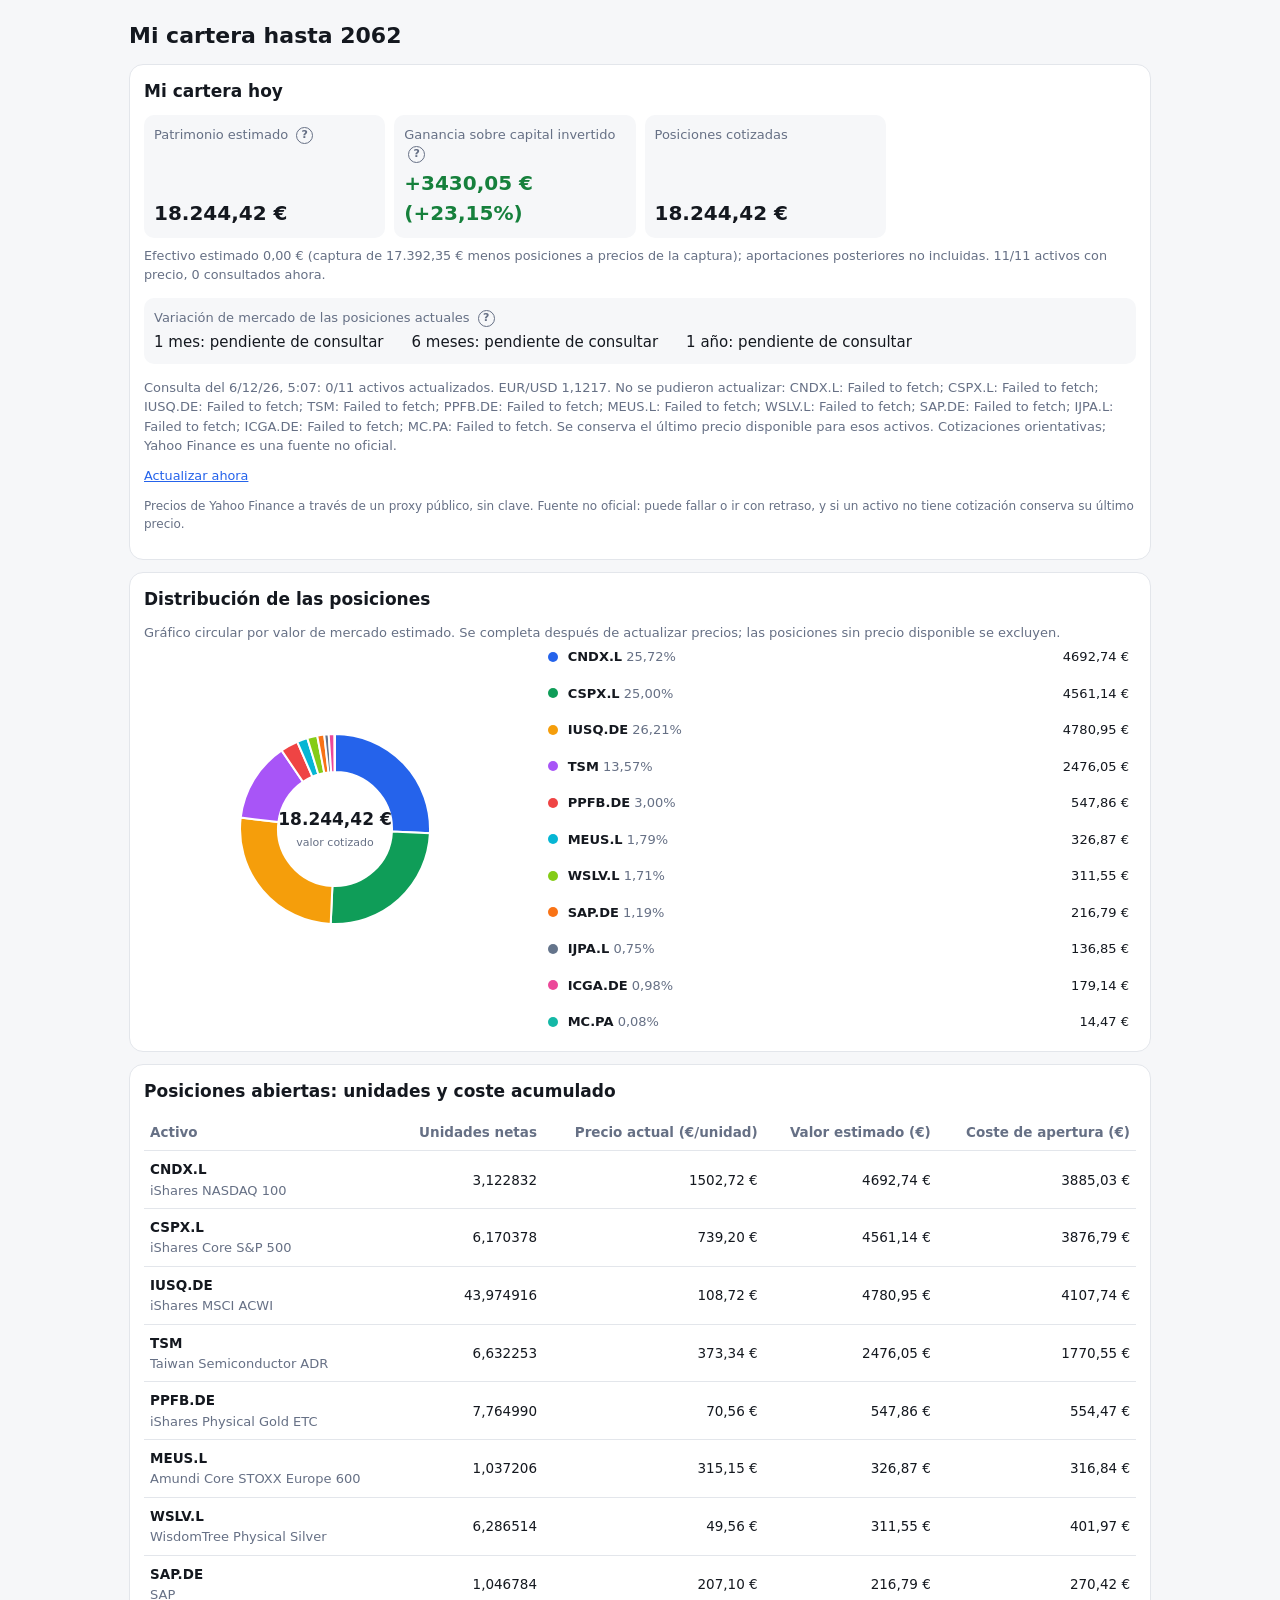
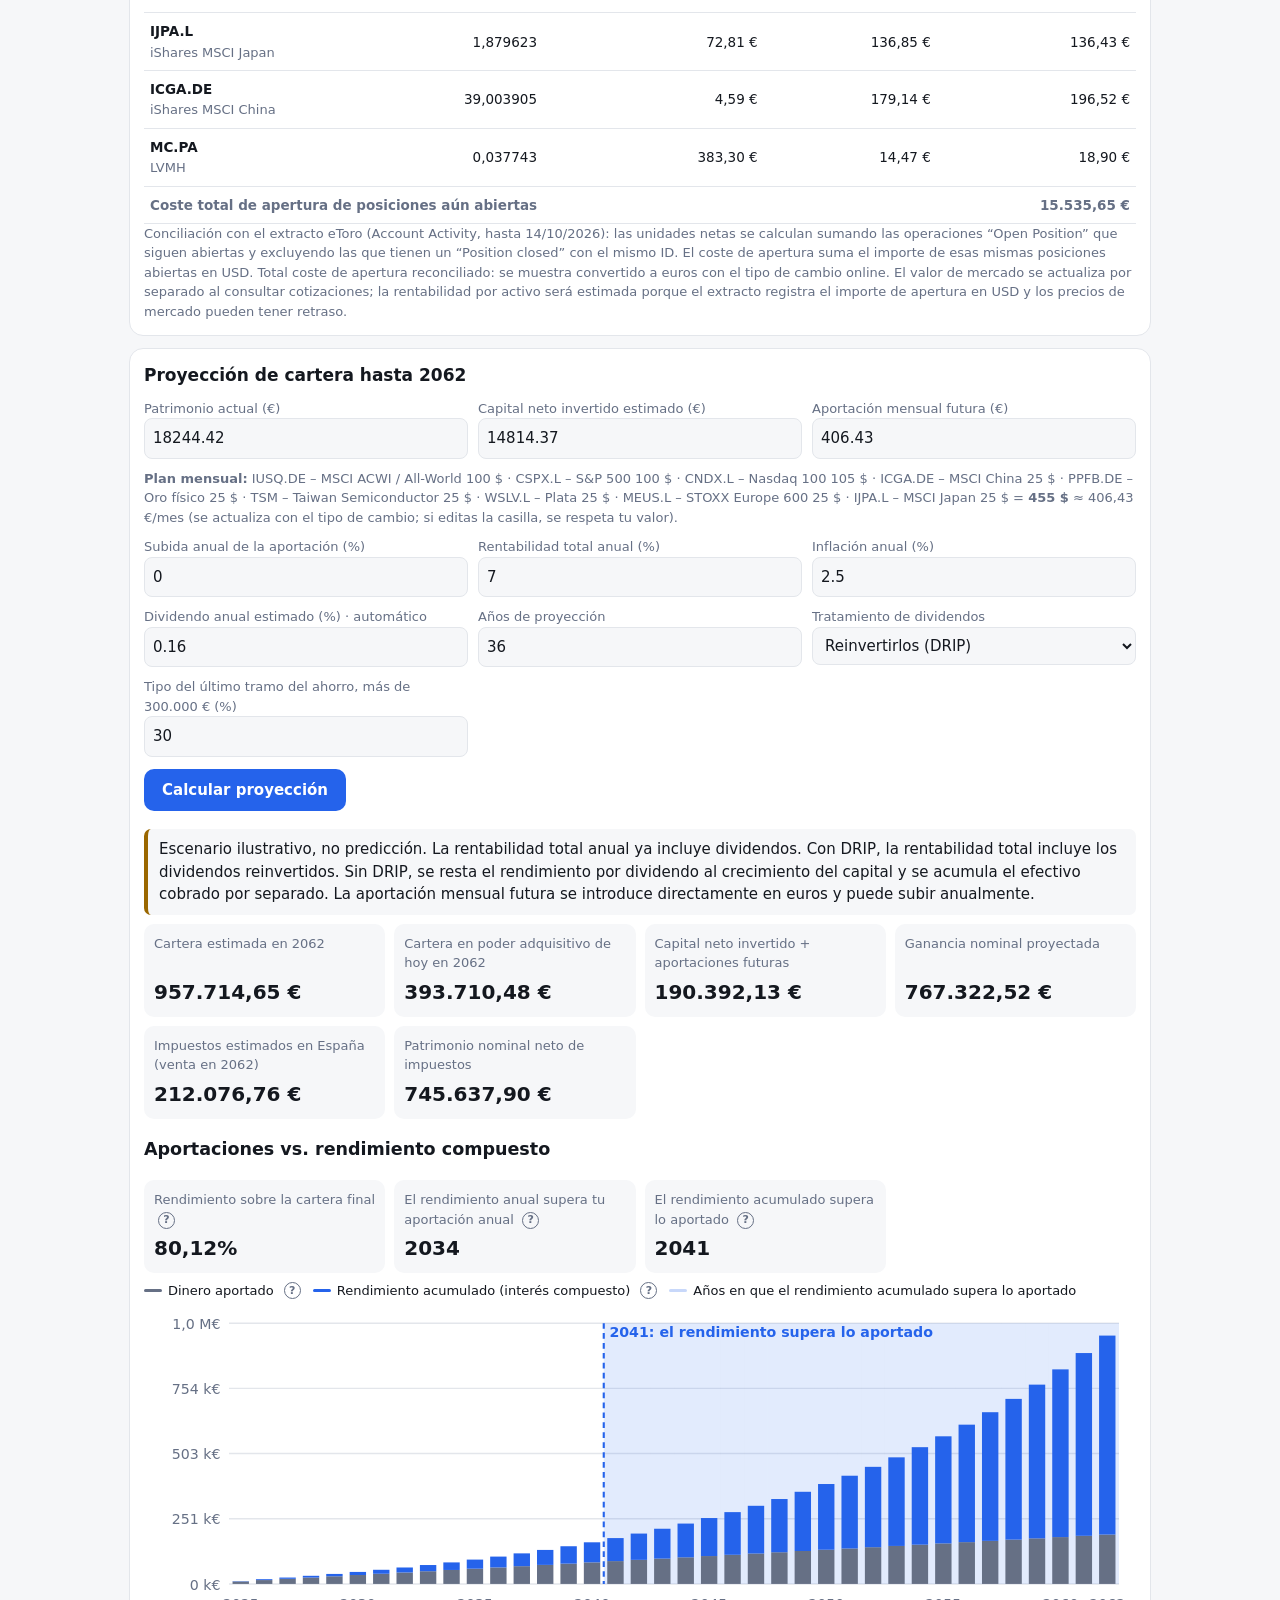
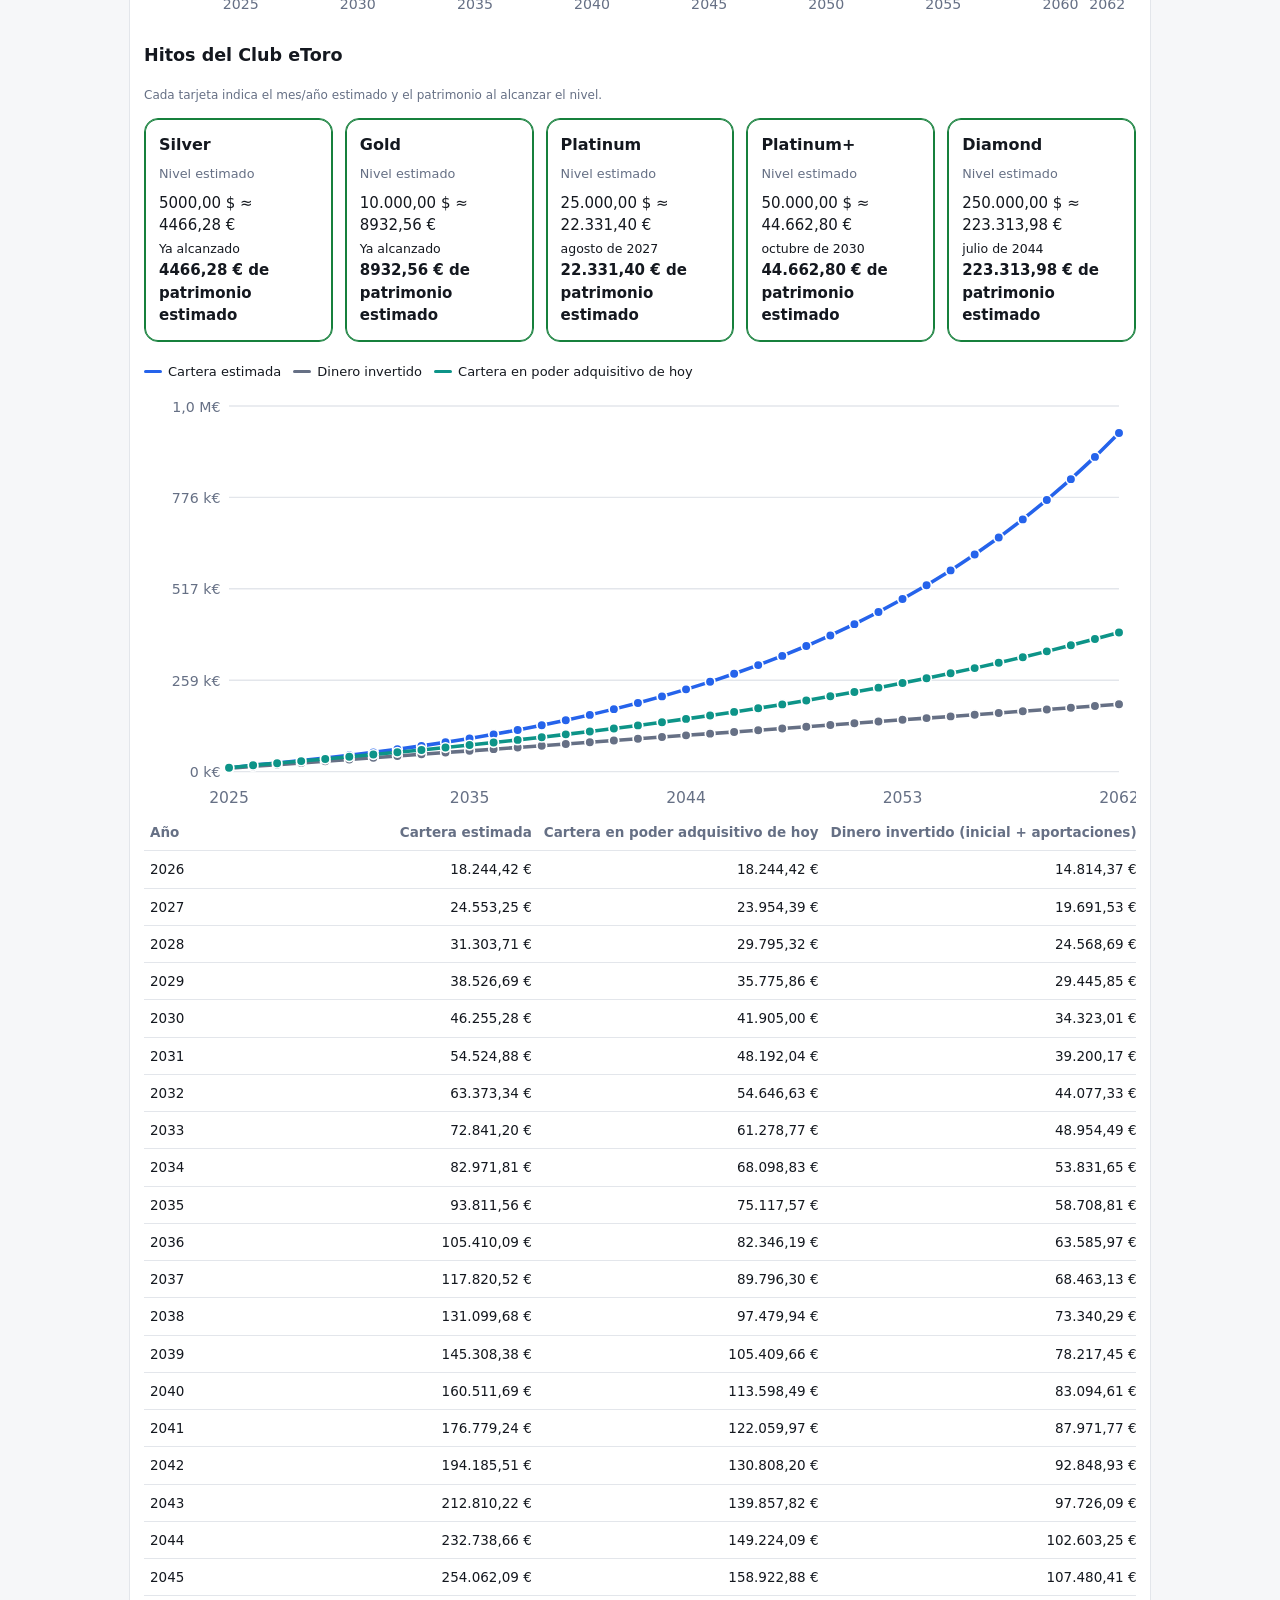
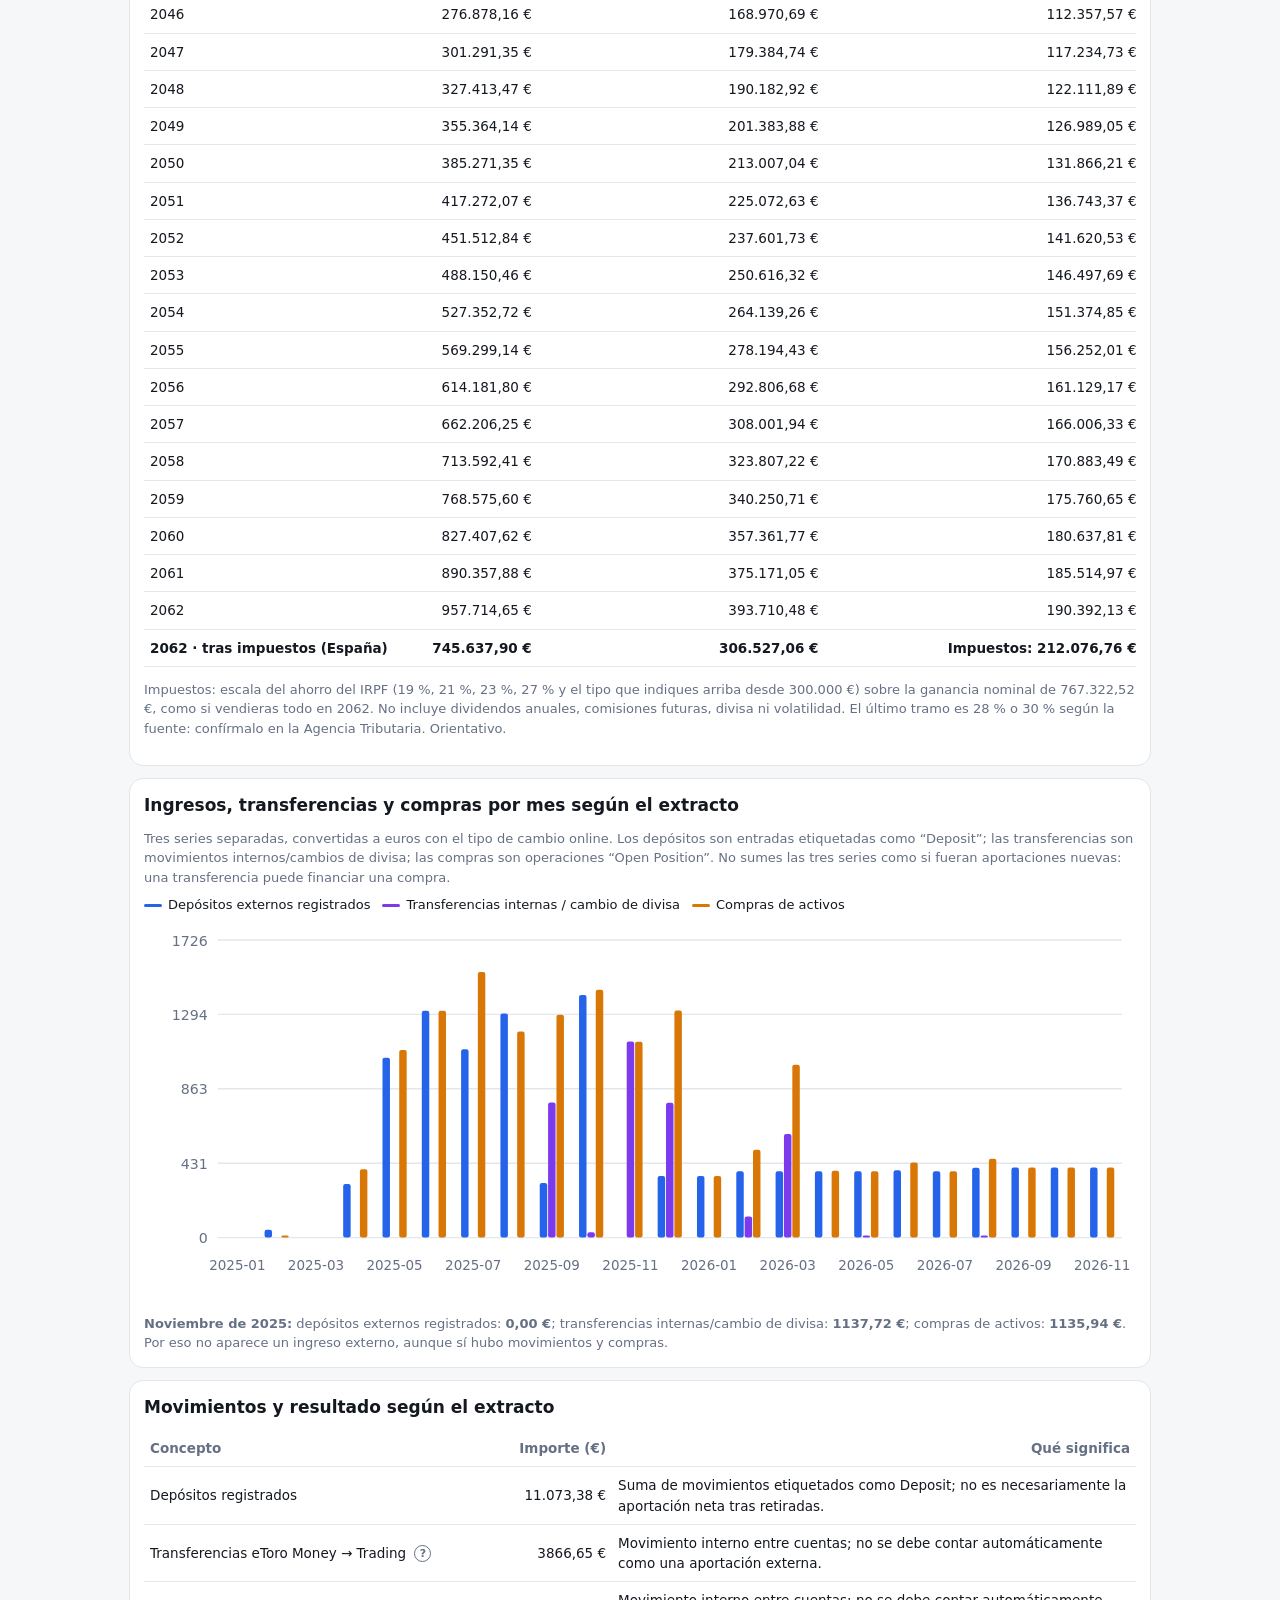
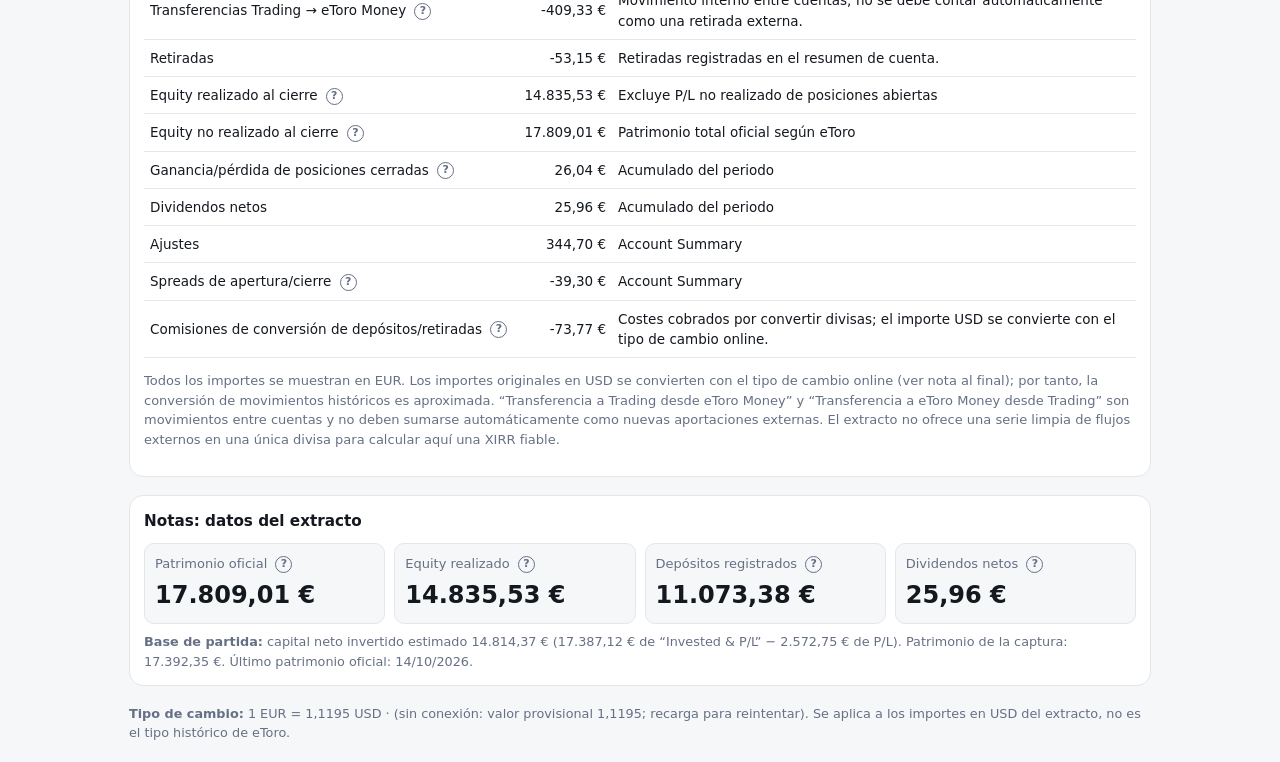
==== commit 9e0fa753: "Compras manuales 2026-11-09: 100 USD CSPX/IUSQ/CNDX y 35 USD TSM Co-Authored-By: Claude Sonnet 5.5 <" ====
--- a/index.html
+++ b/index.html
@@ -56,7 +56,7 @@
 <div class="muted" style="font-size:.8rem;margin-top:8px"><b>Base de partida:</b> capital neto invertido estimado 14.814,37 € (17.387,12 € de “Invested &amp; P/L” − 2.572,75 € de P/L). Patrimonio de la captura: 17.392,35 €. Último patrimonio oficial: 14/10/2026.</div></div>
 <div class="muted" style="font-size:.8rem;margin:18px 0 6px"><b>Tipo de cambio:</b> 1 EUR = <span id="fxDisplay">Consultando…</span> · <span id="fxStatus">Obteniendo el último tipo de cambio disponible.</span> Se aplica a los importes en USD del extracto, no es el tipo histórico de eToro.</div>
 </main><script>
-const D={"assets":[{"t":"CNDX.L","n":"iShares NASDAQ 100","u":3.058705,"cost":4249.29,"cc":"USD","quote":"CNDX.L"},{"t":"CSPX.L","n":"iShares Core S&P 500","u":6.045646,"cost":4240.07,"cc":"USD","quote":"CSPX.L"},{"t":"IUSQ.DE","n":"iShares MSCI ACWI","u":43.133508,"cost":4498.62,"cc":"USD","quote":"IUSQ.DE"},{"t":"TSM","n":"Taiwan Semiconductor ADR","u":6.539029,"cost":1947.13,"cc":"USD","quote":"TSM"},{"t":"PPFB.DE","n":"iShares Physical Gold ETC","u":7.76499,"cost":620.73,"cc":"USD","quote":"PPFB.DE"},{"t":"MEUS.L","n":"Amundi Core STOXX Europe 600","u":1.037206,"cost":354.7,"cc":"USD","quote":"MEUS.L"},{"t":"WSLV.L","n":"WisdomTree Physical Silver","u":6.286514,"cost":450.0,"cc":"USD","quote":"WSLV.L"},{"t":"SAP.DE","n":"SAP","u":1.046784,"cost":302.73,"cc":"USD","quote":"SAP.DE"},{"t":"IJPA.L","n":"iShares MSCI Japan","u":1.879623,"cost":152.73,"cc":"USD","quote":"IJPA.L"},{"t":"ICGA.DE","n":"iShares MSCI China","u":39.003905,"cost":220.0,"cc":"USD","quote":"ICGA.DE"},{"t":"MC.PA","n":"LVMH","u":0.037743,"cost":21.16,"cc":"USD","quote":"MC.PA"}],"monthly":[["2025-01",0,0],["2025-02",50.58,0],["2025-03",0,0],["2025-04",347.9,0],["2025-05",1168.04,0],["2025-06",1472.11,0],["2025-07",1222.21,0],["2025-08",1455.41,0],["2025-09",354.0,876.37],["2025-10",1575.45,35.26],["2025-11",0,1273.68],["2025-12",400.0,874.88],["2026-01",400.0,0],["2026-02",430.0,137.51],["2026-03",430.0,672.86],["2026-04",430.0,-4.53],["2026-05",430.0,5.03],["2026-06",436.84,-3.66],["2026-07",430.0,0],["2026-08",454.11,3.07],["2026-09",455.0,0],["2026-10",455.0,0],["2026-11",455.0,0.0]],"monthlyFlows":[["2025-01",0.0,0.0,0.0],["2025-02",50.58,0.0,10.0],["2025-03",0.0,0.0,0.0],["2025-04",347.9,0.0,444.01],["2025-05",1168.04,0.0,1218.68],["2025-06",1472.11,0.0,1473.47],["2025-07",1222.21,0.0,1725.14],["2025-08",1455.41,0.0,1337.46],["2025-09",354.0,876.37,1446.68],["2025-10",1575.45,35.26,1609.08],["2025-11",0.0,1273.68,1271.68],["2025-12",400.0,874.88,1473.72],["2026-01",400.0,0.0,400.0],["2026-02",430.0,137.51,571.17],["2026-03",430.0,672.86,1123.01],["2026-04",430.0,-4.53,433.51],["2026-05",430.0,5.03,430.0],["2026-06",436.84,-3.66,488.03],["2026-07",430.0,0.0,430.0],["2026-08",454.11,3.07,511.56],["2026-09",455.0,0.0,455.0],["2026-10",455.0,0.0,455.0],["2026-11",455.0,0.0,455.0]]}
+const D={"assets":[{"t":"CNDX.L","n":"iShares NASDAQ 100","u":3.122832,"cost":4349.29,"cc":"USD","quote":"CNDX.L"},{"t":"CSPX.L","n":"iShares Core S&P 500","u":6.170378,"cost":4340.07,"cc":"USD","quote":"CSPX.L"},{"t":"IUSQ.DE","n":"iShares MSCI ACWI","u":43.974916,"cost":4598.62,"cc":"USD","quote":"IUSQ.DE"},{"t":"TSM","n":"Taiwan Semiconductor ADR","u":6.632253,"cost":1982.13,"cc":"USD","quote":"TSM"},{"t":"PPFB.DE","n":"iShares Physical Gold ETC","u":7.76499,"cost":620.73,"cc":"USD","quote":"PPFB.DE"},{"t":"MEUS.L","n":"Amundi Core STOXX Europe 600","u":1.037206,"cost":354.7,"cc":"USD","quote":"MEUS.L"},{"t":"WSLV.L","n":"WisdomTree Physical Silver","u":6.286514,"cost":450.0,"cc":"USD","quote":"WSLV.L"},{"t":"SAP.DE","n":"SAP","u":1.046784,"cost":302.73,"cc":"USD","quote":"SAP.DE"},{"t":"IJPA.L","n":"iShares MSCI Japan","u":1.879623,"cost":152.73,"cc":"USD","quote":"IJPA.L"},{"t":"ICGA.DE","n":"iShares MSCI China","u":39.003905,"cost":220.0,"cc":"USD","quote":"ICGA.DE"},{"t":"MC.PA","n":"LVMH","u":0.037743,"cost":21.16,"cc":"USD","quote":"MC.PA"}],"monthly":[["2025-01",0,0],["2025-02",50.58,0],["2025-03",0,0],["2025-04",347.9,0],["2025-05",1168.04,0],["2025-06",1472.11,0],["2025-07",1222.21,0],["2025-08",1455.41,0],["2025-09",354.0,876.37],["2025-10",1575.45,35.26],["2025-11",0,1273.68],["2025-12",400.0,874.88],["2026-01",400.0,0],["2026-02",430.0,137.51],["2026-03",430.0,672.86],["2026-04",430.0,-4.53],["2026-05",430.0,5.03],["2026-06",436.84,-3.66],["2026-07",430.0,0],["2026-08",454.11,3.07],["2026-09",455.0,0],["2026-10",455.0,0],["2026-11",455.0,0.0]],"monthlyFlows":[["2025-01",0.0,0.0,0.0],["2025-02",50.58,0.0,10.0],["2025-03",0.0,0.0,0.0],["2025-04",347.9,0.0,444.01],["2025-05",1168.04,0.0,1218.68],["2025-06",1472.11,0.0,1473.47],["2025-07",1222.21,0.0,1725.14],["2025-08",1455.41,0.0,1337.46],["2025-09",354.0,876.37,1446.68],["2025-10",1575.45,35.26,1609.08],["2025-11",0.0,1273.68,1271.68],["2025-12",400.0,874.88,1473.72],["2026-01",400.0,0.0,400.0],["2026-02",430.0,137.51,571.17],["2026-03",430.0,672.86,1123.01],["2026-04",430.0,-4.53,433.51],["2026-05",430.0,5.03,430.0],["2026-06",436.84,-3.66,488.03],["2026-07",430.0,0.0,430.0],["2026-08",454.11,3.07,511.56],["2026-09",455.0,0.0,455.0],["2026-10",455.0,0.0,455.0],["2026-11",455.0,0.0,455.0]]}
 const fmt=(n,d=2)=>new Intl.NumberFormat('es-ES',{minimumFractionDigits:d,maximumFractionDigits:d}).format(n);
 const eur=n=>fmt(n,2)+' €', usd=n=>fmt(n,2)+' $', pct=n=>fmt(n,2)+'%';
 let statementFxRate=1.1195;
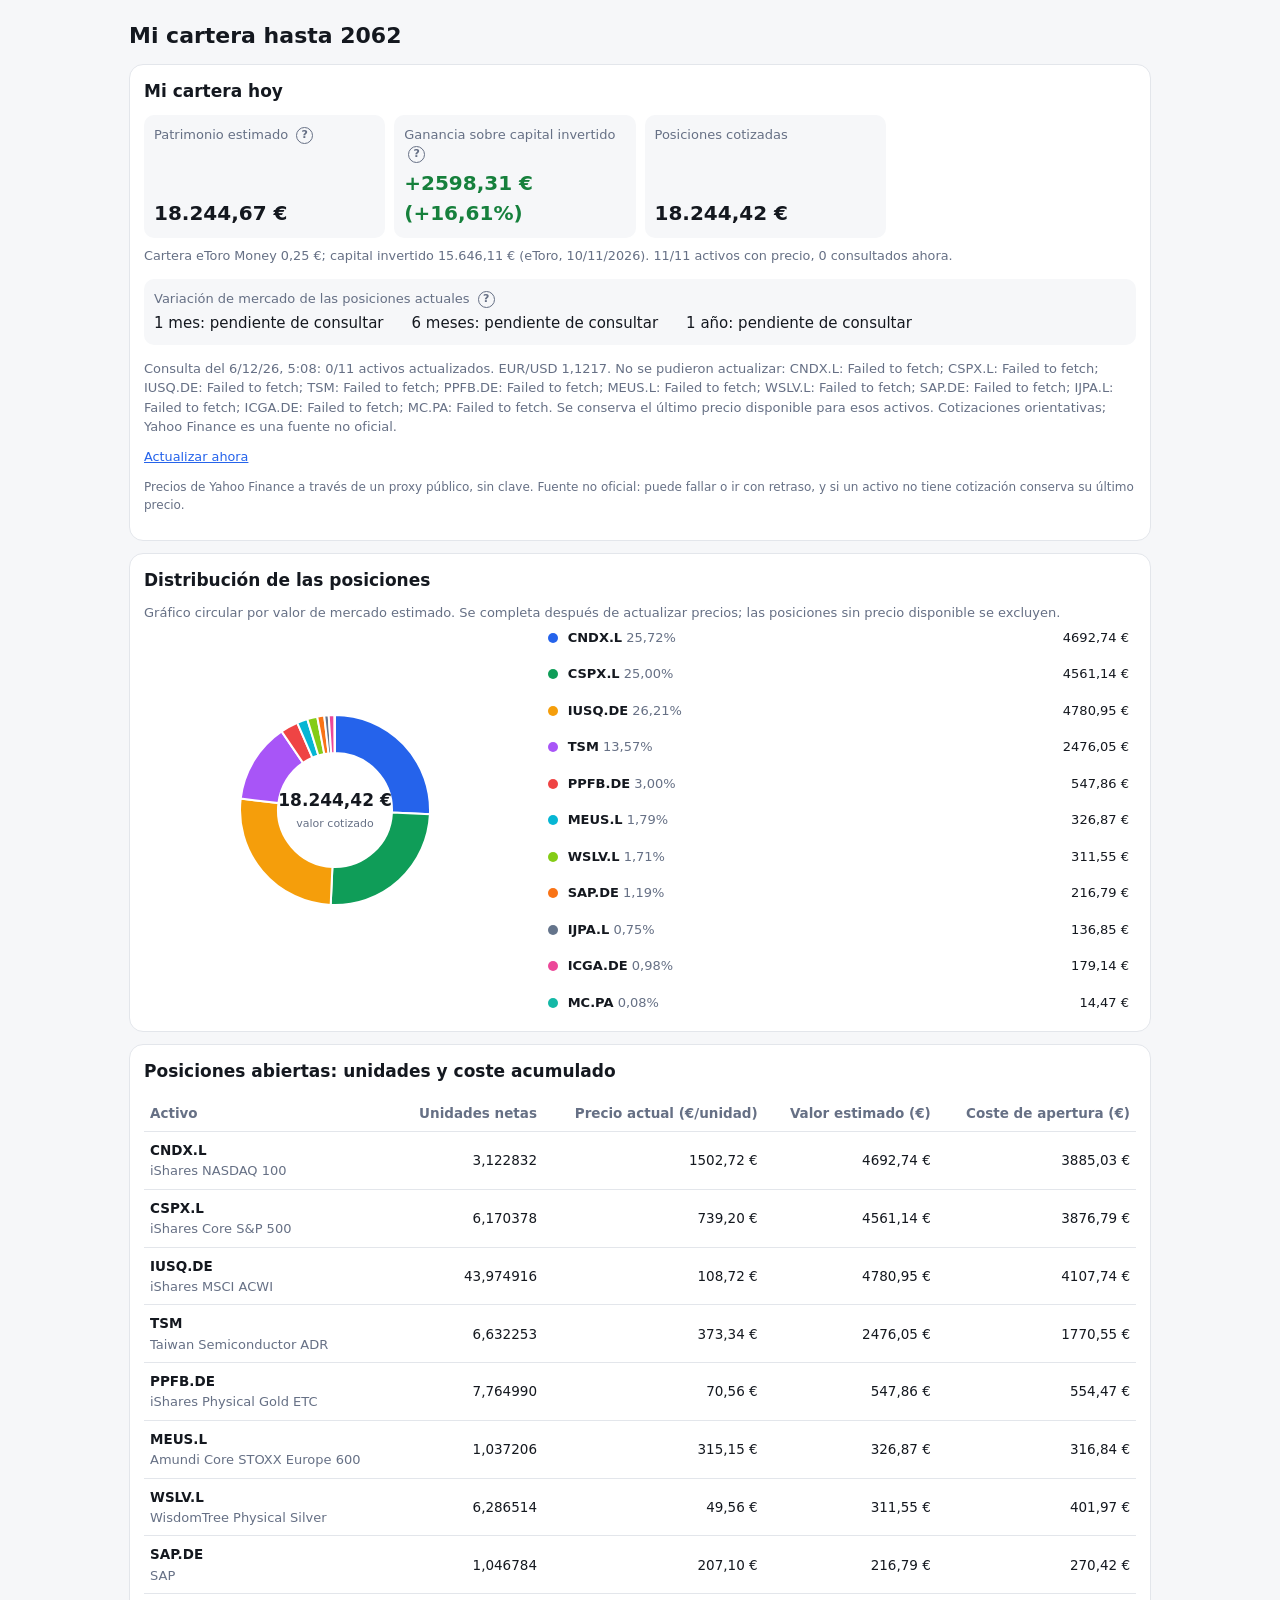
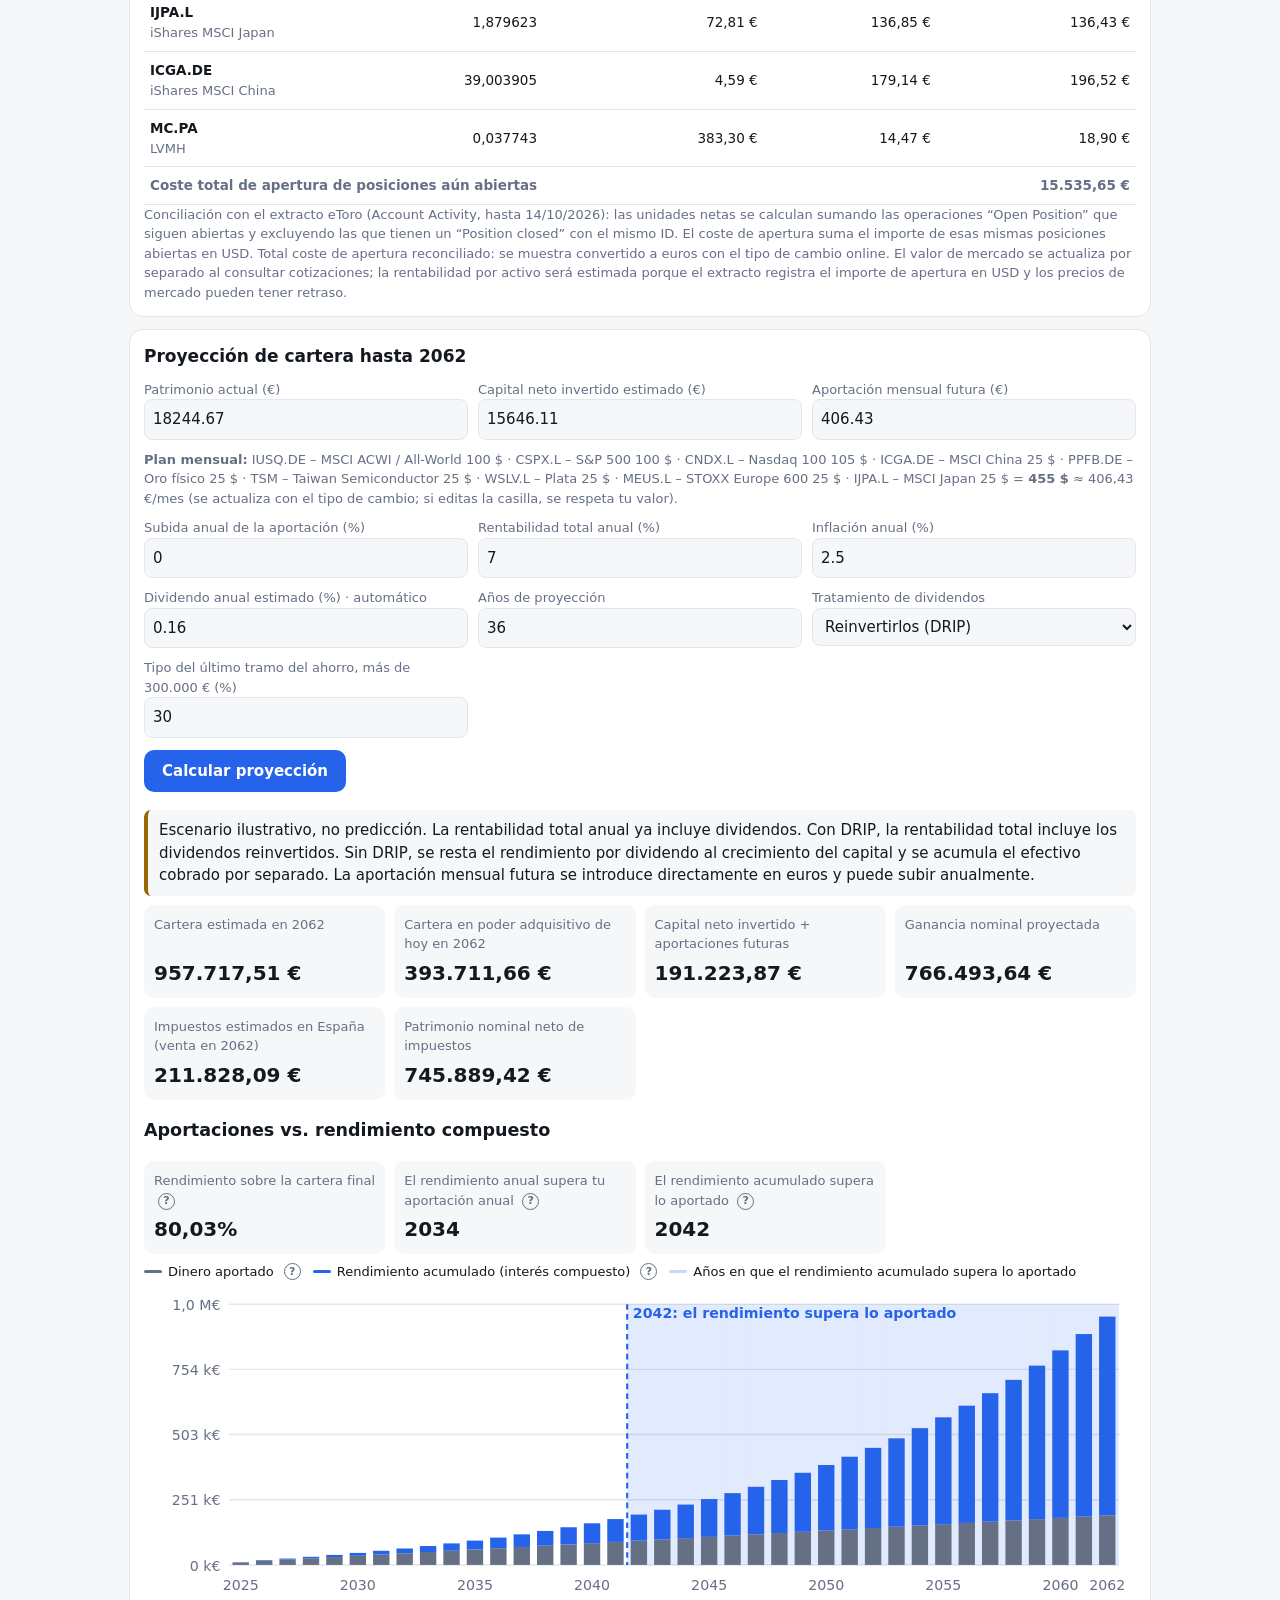
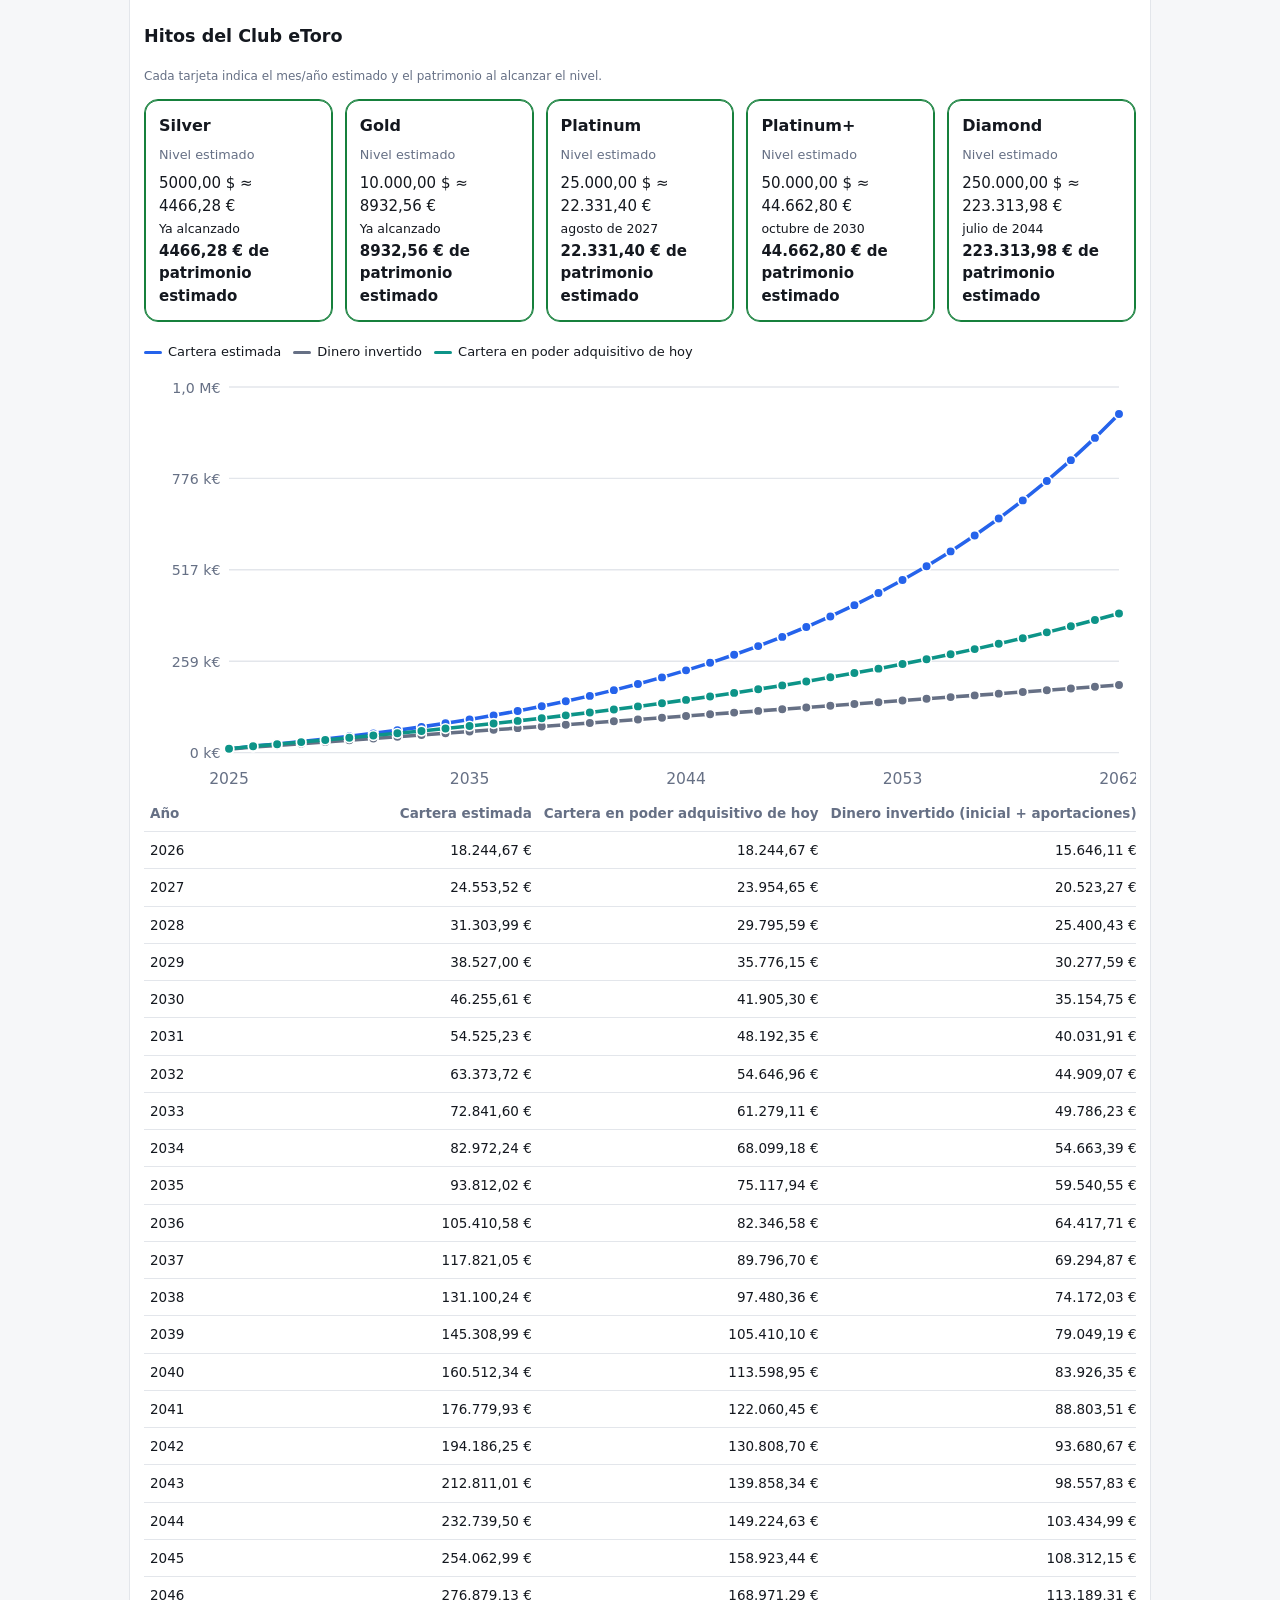
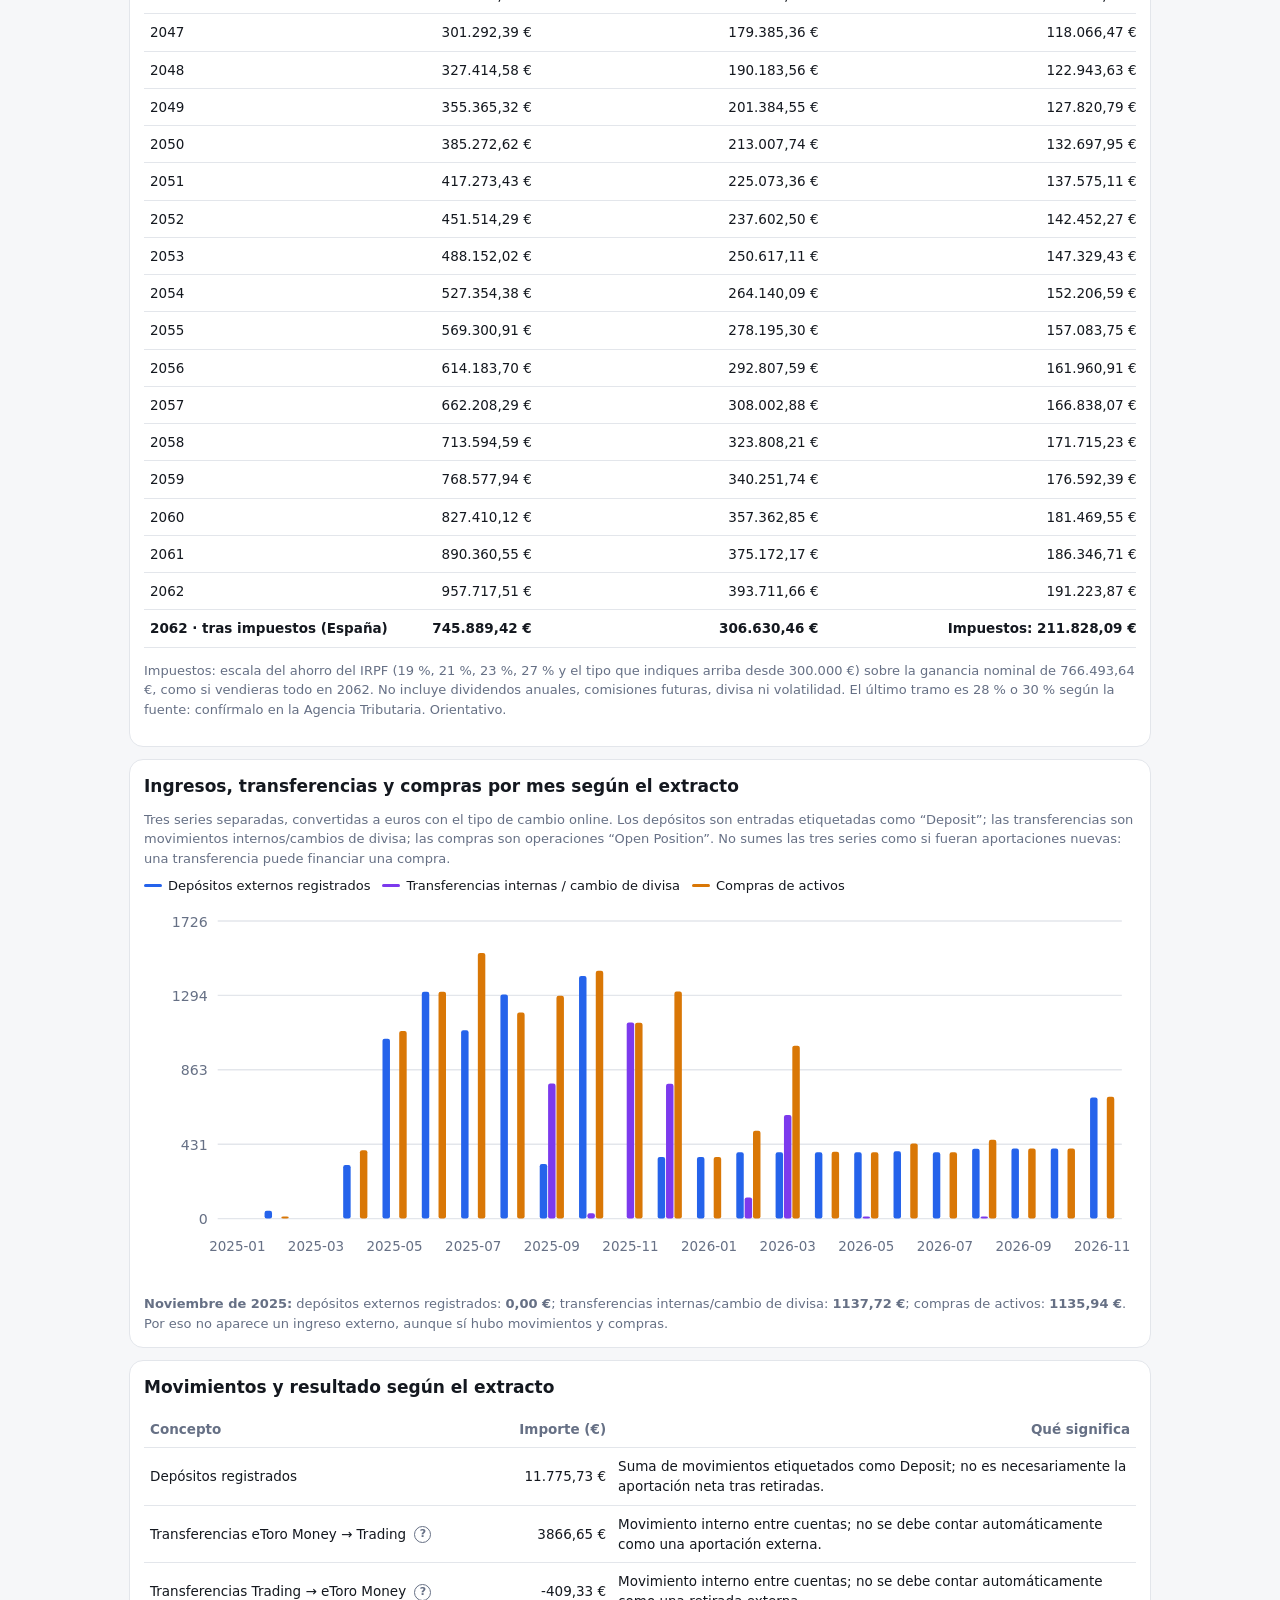
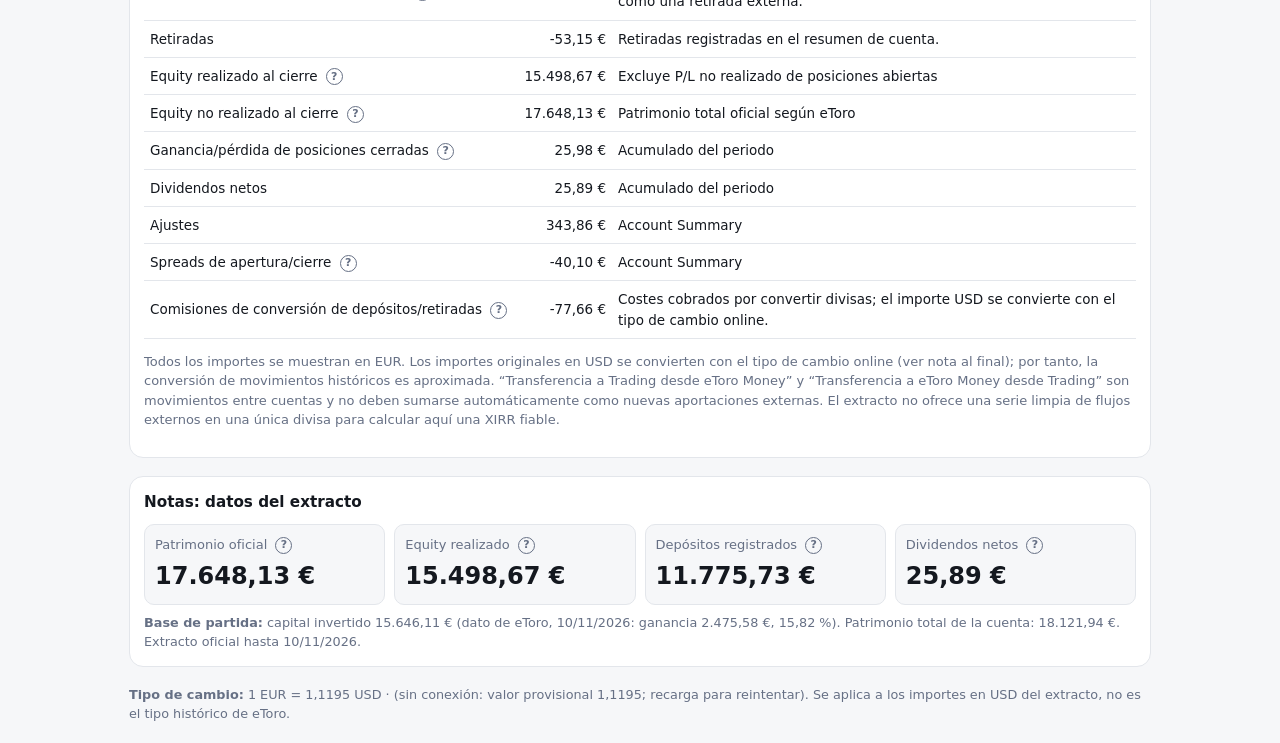
==== commit 6e4bd476: "Alinear datos con eToro (invertido 15.646,11 EUR, extracto 10/11/2026) Co-Authored-By: Claude Sonnet" ====
--- a/index.html
+++ b/index.html
@@ -1,252 +1,252 @@
-<!doctype html>
-<html lang="es"><head><meta charset="utf-8"><meta name="viewport" content="width=device-width,initial-scale=1">
-<title>Mi cartera hasta 2062</title>
-<style>
-:root{color-scheme:light dark;--bg:#f6f7f9;--card:#fff;--tx:#14181f;--mu:#667085;--bd:#e3e6eb;--ac:#2563eb;--up:#16803c;--dn:#c62828;--warn:#9a6700;--c2:#d97706;--c3:#7c3aed;--c4:#0d9488}
-@media(prefers-color-scheme:dark){:root{--bg:#0e1116;--card:#171b22;--tx:#eceff4;--mu:#97a0ae;--bd:#272d37;--ac:#6ea0ff;--up:#4cc77a;--dn:#ff7a7a;--warn:#f0c36d;--c2:#f0a43a;--c3:#b794f6;--c4:#2dd4bf}}
-*{box-sizing:border-box}body{margin:0;background:var(--bg);color:var(--tx);font:15px/1.5 system-ui,-apple-system,"Segoe UI",sans-serif}main{max-width:1050px;margin:auto;padding:14px}h1{font-size:22px;margin:5px 0}h2{font-size:17px;margin:0 0 10px}.muted{color:var(--mu);font-size:13px}.card{background:var(--card);border:1px solid var(--bd);border-radius:14px;padding:14px;margin:12px 0}.grid{display:grid;grid-template-columns:repeat(2,minmax(0,1fr));gap:9px}.metric{background:var(--bg);padding:10px;border-radius:10px;min-width:0}.metric b{display:block;font-size:20px;overflow-wrap:anywhere}.top-summary{display:grid;grid-template-columns:repeat(4,minmax(0,1fr));gap:9px}.top-summary .metric{border:1px solid var(--bd)}.top-summary .metric b{font-size:clamp(17px,2.5vw,24px)}.chart-wrap{position:relative}.chart-tip{position:absolute;display:none;z-index:40;pointer-events:none;background:var(--tx);color:var(--card);border:1px solid var(--bd);border-radius:8px;padding:8px 10px;font-size:12px;line-height:1.45;box-shadow:0 4px 16px #0003;white-space:nowrap}.chart-point{cursor:crosshair}.deposit-bar{cursor:pointer;outline:none}.deposit-bar:focus{stroke:var(--tx);stroke-width:2}.connector{display:flex;gap:10px;align-items:center;flex-wrap:wrap}.connector-status{font-size:13px;color:var(--mu)}.donut-layout{display:grid;grid-template-columns:minmax(200px, .9fr) minmax(0,1.4fr);gap:14px;align-items:center}.donut-layout svg{max-width:360px;margin:auto}.asset-legend{display:grid;gap:7px}.asset-legend-row{display:grid;grid-template-columns:12px minmax(90px,1fr) auto;gap:8px;align-items:center;font-size:13px}.asset-dot{width:10px;height:10px;border-radius:50%}.mini-note{font-size:12px;color:var(--mu)}.warn{border-left:4px solid var(--warn);padding:9px 11px;background:var(--bg);border-radius:7px;margin:9px 0}.sc{overflow-x:auto}table{border-collapse:collapse;width:100%;font-size:13.5px}td,th{text-align:right;padding:8px 6px;border-bottom:1px solid var(--bd);white-space:nowrap}td:first-child,th:first-child{text-align:left}th{color:var(--mu)}input,select,button{font:inherit;border:1px solid var(--bd);border-radius:8px;padding:8px;background:var(--bg);color:var(--tx);max-width:100%}button{background:var(--ac);color:white;border:0;cursor:pointer}.form{display:grid;grid-template-columns:repeat(2,minmax(0,1fr));gap:10px}.form label{display:block;font-size:13px;color:var(--mu)}.form input,.form select{width:100%}svg{display:block;width:100%;height:auto}.up{color:var(--up)}.dn{color:var(--dn)}.help{display:inline-flex;align-items:center;justify-content:center;width:17px;height:17px;margin-left:4px;border:1px solid var(--mu);border-radius:50%;font-size:11px;font-weight:700;color:var(--mu);cursor:help;vertical-align:middle;position:relative}.help:focus{outline:2px solid var(--ac)}.help[aria-expanded="true"]::after{content:attr(data-tip);position:absolute;z-index:20;left:50%;top:calc(100% + 7px);transform:translateX(-50%);width:min(260px,75vw);white-space:normal;background:var(--tx);color:var(--card);padding:9px 10px;border-radius:8px;font-size:12px;font-weight:400;line-height:1.4;box-shadow:0 4px 16px #0003}.label-help{display:inline-flex;align-items:center}.legend{display:flex;flex-wrap:wrap;gap:12px;font-size:13px;margin:8px 0}.legend span{display:inline-flex;align-items:center;gap:6px}.legend i{display:inline-block;width:18px;height:3px;border-radius:2px}.help[aria-expanded="true"]::after{content:attr(data-tip);position:absolute;z-index:30;left:50%;top:calc(100% + 7px);transform:translateX(-50%);width:min(270px,75vw);white-space:normal;background:var(--tx);color:var(--card);padding:9px 10px;border-radius:8px;font-size:12px;font-weight:400;line-height:1.4;box-shadow:0 4px 16px #0003}@media(min-width:650px){.grid{grid-template-columns:repeat(4,minmax(0,1fr))}.form{grid-template-columns:repeat(3,minmax(0,1fr))}}@media(max-width:600px){.top-summary{grid-template-columns:repeat(2,minmax(0,1fr))}.donut-layout{grid-template-columns:1fr}.help{display:inline-flex}}
-.metric{display:flex;flex-direction:column;gap:4px}.metric b{margin-top:auto}#projectionTable tr.club-tier{background:#fff3a6;color:#4a3b00;font-weight:700} 
-.tier-cards{display:grid;grid-template-columns:repeat(auto-fit,minmax(155px,1fr));gap:12px;margin:14px 0 20px}
-.tier-card{background:var(--card);border:1px solid var(--bd);border-radius:14px;padding:14px;position:relative}
-.tier-card.reached{border-color:var(--up);box-shadow:inset 0 0 0 1px var(--up)}
-.tier-card.pending{opacity:.78}
-.tier-card .tier-title{font-weight:750;font-size:1rem;margin-bottom:7px}
-.tier-card .tier-status{font-size:.8rem;color:var(--mu);margin-bottom:8px}
-@media(hover:hover){.help:hover::after{content:attr(data-tip);position:absolute;z-index:30;left:50%;top:calc(100% + 7px);transform:translateX(-50%);width:min(270px,75vw);white-space:normal;background:var(--tx);color:var(--card);padding:9px 10px;border-radius:8px;font-size:12px;font-weight:400;line-height:1.4;box-shadow:0 4px 16px #0003}}
-@media(hover:hover){.help.help-left:hover::after{left:auto;right:0;transform:none}}
-.asset-legend-row{transition:background .12s,outline .12s;border-radius:8px;padding:5px 7px;cursor:pointer}
-.asset-legend-row.active{background:rgba(250,204,21,.12);outline:1px solid rgba(250,204,21,.5)}
-#allocationDonut path{cursor:pointer;transition:opacity .16s,filter .16s,stroke-width .16s;transform-box:fill-box;transform-origin:center}
-#allocationDonut path.active{stroke:var(--card);stroke-width:3;filter:drop-shadow(0 0 5px rgba(255,255,255,.48));transform:scale(1.035)}
-#allocationDonut:has(path.active) path:not(.active){opacity:.58}
-</style></head><body><main>
-<h1>Mi cartera hasta 2062</h1>
-
-<div class="card"><h2>Mi cartera hoy</h2><div class="grid" id="liveKpis"></div><div class="muted" id="liveNote" style="font-size:.8rem;margin:8px 0 14px"></div>
-<div class="grid" id="priceKpis" style="grid-template-columns:1fr"></div>
-<div class="connector" style="margin-top:14px;font-size:.8rem"><span class="connector-status" id="priceStatus">Consultando precios…</span> <button id="refreshPrices" type="button" style="background:none;border:0;padding:0;color:var(--ac);text-decoration:underline;cursor:pointer;font:inherit">Actualizar ahora</button></div>
-<p class="mini-note">Precios de Yahoo Finance a través de un proxy público, sin clave. Fuente no oficial: puede fallar o ir con retraso, y si un activo no tiene cotización conserva su último precio.</p></div>
-
-<div class="card"><h2>Distribución de las posiciones</h2><div class="muted">Gráfico circular por valor de mercado estimado. Se completa después de actualizar precios; las posiciones sin precio disponible se excluyen.</div><div class="donut-layout"><svg id="allocationDonut" viewBox="0 0 360 300" role="img" aria-label="Distribución circular de posiciones por valor actual"></svg><div id="allocationLegend" class="asset-legend"><span class="muted">Actualiza los precios para ver el reparto.</span></div></div></div>
-
-<div class="card"><h2>Posiciones abiertas: unidades y coste acumulado</h2><div class="sc"><table id="holdings"></table></div>
-<div class="muted">Conciliación con el extracto eToro (Account Activity, hasta 14/10/2026): las unidades netas se calculan sumando las operaciones “Open Position” que siguen abiertas y excluyendo las que tienen un “Position closed” con el mismo ID. El coste de apertura suma el importe de esas mismas posiciones abiertas en USD. Total coste de apertura reconciliado: se muestra convertido a euros con el tipo de cambio online. El valor de mercado se actualiza por separado al consultar cotizaciones; la rentabilidad por activo será estimada porque el extracto registra el importe de apertura en USD y los precios de mercado pueden tener retraso.</div></div>
-
-<div class="card"><h2>Proyección de cartera hasta 2062</h2><div class="form">
-<div><label>Patrimonio actual (€)</label><input id="start" type="number" value="17392.35" step="100"></div><div><label>Capital neto invertido estimado (€)</label><input id="investedStart" type="number" value="14814.37" step="100"></div>
-<div><label>Aportación mensual futura (€)</label><input id="pm" type="number" value="406.43" step="5" oninput="pmEdited=true"></div>
-<div style="grid-column:1/-1" class="muted" id="planNote"></div>
-<div><label>Subida anual de la aportación (%)</label><input id="stepup" type="number" value="0" step="0.5"></div>
-<div><label>Rentabilidad total anual (%)</label><input id="ret" type="number" value="7" step=".5"></div>
-<div><label>Inflación anual (%)</label><input id="infl" type="number" value="2.5" step=".1"></div>
-<div><label>Dividendo anual estimado (%) · automático</label><input id="div" type="number" value="1.5" step=".1"></div><div><label>Años de proyección</label><input id="years" type="number" value="36" min="1" max="100" step="1"></div>
-<div><label>Tratamiento de dividendos</label><select id="drip"><option value="yes">Reinvertirlos (DRIP)</option><option value="no">Cobrarlos y acumular efectivo</option></select></div>
-<div><label>Tipo del último tramo del ahorro, más de 300.000 € (%)</label><input id="taxtop" type="number" value="30" step="1" min="0" max="60"></div>
-
-</div><div style="margin:12px 0 18px"><button id="calculateProjection" type="button" style="padding:10px 18px;border:0;border-radius:10px;background:var(--ac);color:white;font-weight:700;cursor:pointer">Calcular proyección</button></div><div class="warn">Escenario ilustrativo, no predicción. La rentabilidad total anual ya incluye dividendos. Con DRIP, la rentabilidad total incluye los dividendos reinvertidos. Sin DRIP, se resta el rendimiento por dividendo al crecimiento del capital y se acumula el efectivo cobrado por separado. La aportación mensual futura se introduce directamente en euros y puede subir anualmente.</div>
-<div class="grid" id="projectionKpis"></div><h3>Aportaciones vs. rendimiento compuesto</h3><div class="grid" id="compoundKpis"></div><div class="legend"><span><i style="background:var(--mu)"></i>Dinero aportado <span class="help" tabindex="0" role="button" aria-expanded="false" data-tip="Suma de lo que has puesto tú: el capital invertido de partida más todas las aportaciones mensuales hasta ese año." aria-label="Suma de lo que has puesto tú: el capital invertido de partida más todas las aportaciones mensuales hasta ese año.">?</span></span><span><i style="background:var(--ac)"></i>Rendimiento acumulado (interés compuesto) <span class="help" tabindex="0" role="button" aria-expanded="false" data-tip="Ganancia generada por la cartera: el interés compuesto, es decir, rendimientos que a su vez generan nuevos rendimientos. Es la cartera menos el dinero aportado." aria-label="Ganancia generada por la cartera: el interés compuesto, es decir, rendimientos que a su vez generan nuevos rendimientos. Es la cartera menos el dinero aportado.">?</span></span><span><i style="background:var(--ac);opacity:.25"></i>Años en que el rendimiento acumulado supera lo aportado</span></div><svg id="compound" viewBox="0 0 700 220" role="img" aria-label="Dinero aportado y rendimiento acumulado por año"></svg><h3 style="margin-top:22px">Hitos del Club eToro</h3><p class="mini-note">Cada tarjeta indica el mes/año estimado y el patrimonio al alcanzar el nivel.</p><div id="clubTierCards" class="tier-cards" aria-live="polite"></div><div class="legend" id="projectionLegend"><span><i style="background:var(--ac)"></i>Cartera estimada</span><span><i style="background:var(--mu)"></i>Dinero invertido</span><span><i style="background:var(--c4)"></i>Cartera en poder adquisitivo de hoy</span></div><svg id="projection" viewBox="0 0 700 300"></svg><div class="sc"><table id="projectionTable"></table></div><p class="muted" id="taxNote"></p>
-</div>
-
-<div class="card"><h2>Ingresos, transferencias y compras por mes según el extracto</h2><div class="muted">Tres series separadas, convertidas a euros con el tipo de cambio online. Los depósitos son entradas etiquetadas como “Deposit”; las transferencias son movimientos internos/cambios de divisa; las compras son operaciones “Open Position”. No sumes las tres series como si fueran aportaciones nuevas: una transferencia puede financiar una compra.</div><div class="legend"><span><i style="background:var(--ac)"></i>Depósitos externos registrados</span><span><i style="background:var(--c3)"></i>Transferencias internas / cambio de divisa</span><span><i style="background:var(--c2)"></i>Compras de activos</span></div><div class="chart-wrap" id="depositsWrap"><svg id="deposits" viewBox="0 0 700 270" role="img" aria-label="Depósitos, transferencias y compras mensuales en euros"></svg><div class="chart-tip" id="depositsTip"></div></div><div class="muted" id="novemberNote" style="margin-top:8px"></div></div>
-
-<div class="card"><h2>Movimientos y resultado según el extracto</h2><div class="sc"><table id="summary"></table></div>
-<p class="muted">Todos los importes se muestran en EUR. Los importes originales en USD se convierten con el tipo de cambio online (ver nota al final); por tanto, la conversión de movimientos históricos es aproximada. “Transferencia a Trading desde eToro Money” y “Transferencia a eToro Money desde Trading” son movimientos entre cuentas y no deben sumarse automáticamente como nuevas aportaciones externas. El extracto no ofrece una serie limpia de flujos externos en una única divisa para calcular aquí una XIRR fiable.</p></div>
-
-<div class="card" style="margin-top:18px"><h2 style="font-size:.95rem">Notas: datos del extracto</h2><div class="top-summary" id="kpis"></div>
-<div class="muted" style="font-size:.8rem;margin-top:8px"><b>Base de partida:</b> capital neto invertido estimado 14.814,37 € (17.387,12 € de “Invested &amp; P/L” − 2.572,75 € de P/L). Patrimonio de la captura: 17.392,35 €. Último patrimonio oficial: 14/10/2026.</div></div>
-<div class="muted" style="font-size:.8rem;margin:18px 0 6px"><b>Tipo de cambio:</b> 1 EUR = <span id="fxDisplay">Consultando…</span> · <span id="fxStatus">Obteniendo el último tipo de cambio disponible.</span> Se aplica a los importes en USD del extracto, no es el tipo histórico de eToro.</div>
-</main><script>
-const D={"assets":[{"t":"CNDX.L","n":"iShares NASDAQ 100","u":3.122832,"cost":4349.29,"cc":"USD","quote":"CNDX.L"},{"t":"CSPX.L","n":"iShares Core S&P 500","u":6.170378,"cost":4340.07,"cc":"USD","quote":"CSPX.L"},{"t":"IUSQ.DE","n":"iShares MSCI ACWI","u":43.974916,"cost":4598.62,"cc":"USD","quote":"IUSQ.DE"},{"t":"TSM","n":"Taiwan Semiconductor ADR","u":6.632253,"cost":1982.13,"cc":"USD","quote":"TSM"},{"t":"PPFB.DE","n":"iShares Physical Gold ETC","u":7.76499,"cost":620.73,"cc":"USD","quote":"PPFB.DE"},{"t":"MEUS.L","n":"Amundi Core STOXX Europe 600","u":1.037206,"cost":354.7,"cc":"USD","quote":"MEUS.L"},{"t":"WSLV.L","n":"WisdomTree Physical Silver","u":6.286514,"cost":450.0,"cc":"USD","quote":"WSLV.L"},{"t":"SAP.DE","n":"SAP","u":1.046784,"cost":302.73,"cc":"USD","quote":"SAP.DE"},{"t":"IJPA.L","n":"iShares MSCI Japan","u":1.879623,"cost":152.73,"cc":"USD","quote":"IJPA.L"},{"t":"ICGA.DE","n":"iShares MSCI China","u":39.003905,"cost":220.0,"cc":"USD","quote":"ICGA.DE"},{"t":"MC.PA","n":"LVMH","u":0.037743,"cost":21.16,"cc":"USD","quote":"MC.PA"}],"monthly":[["2025-01",0,0],["2025-02",50.58,0],["2025-03",0,0],["2025-04",347.9,0],["2025-05",1168.04,0],["2025-06",1472.11,0],["2025-07",1222.21,0],["2025-08",1455.41,0],["2025-09",354.0,876.37],["2025-10",1575.45,35.26],["2025-11",0,1273.68],["2025-12",400.0,874.88],["2026-01",400.0,0],["2026-02",430.0,137.51],["2026-03",430.0,672.86],["2026-04",430.0,-4.53],["2026-05",430.0,5.03],["2026-06",436.84,-3.66],["2026-07",430.0,0],["2026-08",454.11,3.07],["2026-09",455.0,0],["2026-10",455.0,0],["2026-11",455.0,0.0]],"monthlyFlows":[["2025-01",0.0,0.0,0.0],["2025-02",50.58,0.0,10.0],["2025-03",0.0,0.0,0.0],["2025-04",347.9,0.0,444.01],["2025-05",1168.04,0.0,1218.68],["2025-06",1472.11,0.0,1473.47],["2025-07",1222.21,0.0,1725.14],["2025-08",1455.41,0.0,1337.46],["2025-09",354.0,876.37,1446.68],["2025-10",1575.45,35.26,1609.08],["2025-11",0.0,1273.68,1271.68],["2025-12",400.0,874.88,1473.72],["2026-01",400.0,0.0,400.0],["2026-02",430.0,137.51,571.17],["2026-03",430.0,672.86,1123.01],["2026-04",430.0,-4.53,433.51],["2026-05",430.0,5.03,430.0],["2026-06",436.84,-3.66,488.03],["2026-07",430.0,0.0,430.0],["2026-08",454.11,3.07,511.56],["2026-09",455.0,0.0,455.0],["2026-10",455.0,0.0,455.0],["2026-11",455.0,0.0,455.0]]}
-const fmt=(n,d=2)=>new Intl.NumberFormat('es-ES',{minimumFractionDigits:d,maximumFractionDigits:d}).format(n);
-const eur=n=>fmt(n,2)+' €', usd=n=>fmt(n,2)+' $', pct=n=>fmt(n,2)+'%';
-let statementFxRate=1.1195;
-const fxRate=()=>Math.max(0.0001,statementFxRate);
-const usdToEur=n=>Number(n)/fxRate();
-const helpIcon=t=>{const q=t.replace(/"/g,'&quot;');return ` <span class="help" tabindex="0" role="button" aria-expanded="false" data-tip="${q}" aria-label="${q}">?</span>`};
-const closeHelps=except=>document.querySelectorAll('.help[aria-expanded="true"]').forEach(h=>{if(h!==except)h.setAttribute('aria-expanded','false')});
-document.addEventListener('click',e=>{const h=e.target.closest('.help');closeHelps(h);if(h)h.setAttribute('aria-expanded',h.getAttribute('aria-expanded')==='true'?'false':'true')});
-document.addEventListener('keydown',e=>{if(e.key==='Escape')closeHelps();else if((e.key==='Enter'||e.key===' ')&&e.target.classList&&e.target.classList.contains('help')){e.preventDefault();e.target.click()}});
-const official=[
-['Depósitos registrados',eur(usdToEur(12396.65)),'Suma de movimientos etiquetados como Deposit; no es necesariamente la aportación neta tras retiradas.'],
-['Transferencias eToro Money → Trading',eur(usdToEur(4328.72)),'Movimiento interno entre cuentas; no se debe contar automáticamente como una aportación externa.'],
-['Transferencias Trading → eToro Money',eur(usdToEur(-458.25)),'Movimiento interno entre cuentas; no se debe contar automáticamente como una retirada externa.'],
-['Retiradas',eur(usdToEur(-59.50)),'Retiradas registradas en el resumen de cuenta.'],
-['Equity realizado al cierre',eur(14835.53),'Excluye P/L no realizado de posiciones abiertas'],
-['Equity no realizado al cierre',eur(17809.01),'Patrimonio total oficial según eToro'],
-['Ganancia/pérdida de posiciones cerradas',eur(26.04),'Acumulado del periodo'],
-['Dividendos netos',eur(25.96),'Acumulado del periodo'],
-['Ajustes',eur(344.70),'Account Summary'],
-['Spreads de apertura/cierre',eur(-39.30),'Account Summary'],
-['Comisiones de conversión de depósitos/retiradas',eur(usdToEur(-82.58)),'Costes cobrados por convertir divisas; el importe USD se convierte con el tipo de cambio online.']
-];
-function renderKpis(){document.getElementById('kpis').innerHTML=[
-['Patrimonio oficial',eur(17809.01),'Valor total de la cuenta al cierre del extracto, incluyendo el resultado de posiciones abiertas.'],['Equity realizado',eur(14835.53),'Valor de la cuenta excluyendo la ganancia o pérdida todavía no realizada de posiciones abiertas. No equivale a aportaciones.'],['Depósitos registrados',eur(usdToEur(12396.65)),'Suma de movimientos clasificados como depósitos, convertida a EUR con el tipo de cambio online; no equivale necesariamente a aportación neta tras retiradas.'],['Dividendos netos',eur(25.96),'Dividendos registrados después de las retenciones que figuran en el extracto.']
-].map(x=>`<div class="metric"><span class="muted">${x[0]}${helpIcon(x[2])}</span><b>${x[1]}</b></div>`).join('');
-document.getElementById('summary').innerHTML='<tr><th>Concepto</th><th>Importe (€)</th><th>Qué significa</th></tr>'+official.map(x=>{const complex=/Transferencias|Equity realizado|Equity no realizado|Ganancia\/pérdida|Spreads|comisiones de conversión/i.test(x[0]);return `<tr><td>${x[0]}${complex?helpIcon(x[2]):''}</td><td>${x[1]}</td><td style="text-align:left;white-space:normal">${x[2]}</td></tr>`}).join('');
-}
-function renderHoldings(){const total=D.assets.reduce((a,x)=>a+x.cost,0);document.getElementById('holdings').innerHTML='<tr><th>Activo</th><th>Unidades netas</th><th>Precio actual (€/unidad)</th><th>Valor estimado (€)</th><th>Coste de apertura (€)</th></tr>'+D.assets.map(x=>{const q=priceCache[x.t];return `<tr><td><b>${x.t}</b><br><span class="muted">${x.n}</span></td><td>${fmt(x.u,6)}</td><td>${q&&q.eurValue!=null&&x.u>0?eur(q.unitEur):'—'}</td><td>${q&&q.eurValue!=null?eur(q.eurValue):'—'}</td><td>${eur(usdToEur(x.cost))}</td></tr>`}).join('')+`<tr><th colspan="4">Coste total de apertura de posiciones aún abiertas</th><th>${eur(usdToEur(total))}</th></tr>`;}
-function renderMonthly(){
-const s=document.getElementById('deposits'),W=700,H=270,m={l:52,r:10,t:12,b:48};
-const data=D.monthlyFlows.map(x=>({month:x[0],deposit:usdToEur(x[1]),transfer:usdToEur(x[2]),buy:usdToEur(x[3]),raw:x}));
-const max=Math.max(...data.flatMap(x=>[x.deposit,x.transfer,x.buy]),1)*1.12;
-const plotH=H-m.t-m.b,base=H-m.b,group=(W-m.l-m.r)/data.length,bw=Math.max(2,group*.19);
-const series=[['deposit','var(--ac)','Depósitos externos'],['transfer','var(--c3)','Transferencias internas / cambio de divisa'],['buy','var(--c2)','Compras de activos']];
-let z='';
-for(let i=0;i<=4;i++){const v=max*i/4,y=base-plotH*i/4;z+=`<line x1="${m.l}" x2="${W-m.r}" y1="${y}" y2="${y}" stroke="var(--bd)"/><text x="${m.l-7}" y="${y+4}" text-anchor="end" fill="var(--mu)" font-size="10">${Math.round(v)}</text>`;}
-data.forEach((d,i)=>{
- const gx=m.l+(i+.5)*group;
- series.forEach(([key,color,label],j)=>{
-  const v=Math.max(0,d[key]),h=Math.max(v>0?1.5:0,plotH*v/max),x=gx+(j-1)*bw*1.12-bw/2,y=base-h;
-  z+=`<rect class="deposit-bar" tabindex="0" role="button" aria-label="${d.month} — ${label}: ${eur(v)}" data-month="${d.month}" data-kind="${key}" data-label="${label}" data-eur="${v}" data-deposit="${d.deposit}" data-transfer="${d.transfer}" data-buy="${d.buy}" x="${x}" y="${y}" width="${bw}" height="${h}" rx="1.5" fill="${color}"><title>${d.month} · ${label}: ${eur(v)}</title></rect>`;
- });
- if(i%2===0||i===data.length-1)z+=`<text x="${gx}" y="${H-25}" text-anchor="middle" fill="var(--mu)" font-size="9.5">${d.month}</text>`;
-});
-s.innerHTML=z;
-const tip=document.getElementById('depositsTip'),wrap=document.getElementById('depositsWrap');
-s.querySelectorAll('.deposit-bar').forEach(bar=>{
- const show=()=>{tip.innerHTML=`<b>${bar.dataset.month}</b><br>Depósitos: <b>${eur(Number(bar.dataset.deposit))}</b><br>Transferencias: <b>${eur(Number(bar.dataset.transfer))}</b><br>Compras: <b>${eur(Number(bar.dataset.buy))}</b><br><span>${bar.dataset.label}: ${eur(Number(bar.dataset.eur))}</span>`;tip.style.display='block';const wr=wrap.getBoundingClientRect(),br=bar.getBoundingClientRect();tip.style.left=Math.max(4,Math.min(wr.width-tip.offsetWidth-4,br.left-wr.left+br.width/2-tip.offsetWidth/2))+'px';tip.style.top=Math.max(4,br.top-wr.top-tip.offsetHeight-8)+'px';};
- bar.addEventListener('mouseenter',show);bar.addEventListener('focus',show);bar.addEventListener('touchstart',show,{passive:true});bar.addEventListener('mouseleave',()=>tip.style.display='none');bar.addEventListener('blur',()=>tip.style.display='none');bar.addEventListener('click',show);
-});
-const nov=data.find(x=>x.month==='2025-11');
-document.getElementById('novemberNote').innerHTML=nov?`<b>Noviembre de 2025:</b> depósitos externos registrados: <b>${eur(nov.deposit)}</b>; transferencias internas/cambio de divisa: <b>${eur(nov.transfer)}</b>; compras de activos: <b>${eur(nov.buy)}</b>. Por eso no aparece un ingreso externo, aunque sí hubo movimientos y compras.`:'';
-}
-
-function taxES(g,top){if(!(g>0))return 0;const B=[[6000,.19],[50000,.21],[200000,.23],[300000,.27],[Infinity,top]];let t=0,prev=0;for(const [lim,r] of B){if(g>prev)t+=(Math.min(g,lim)-prev)*r;prev=lim}return t}
-const PLAN=[['IUSQ.DE – MSCI ACWI / All-World',100],['CSPX.L – S&amp;P 500',100],['CNDX.L – Nasdaq 100',105],['ICGA.DE – MSCI China',25],['PPFB.DE – Oro físico',25],['TSM – Taiwan Semiconductor',25],['WSLV.L – Plata',25],['MEUS.L – STOXX Europe 600',25],['IJPA.L – MSCI Japan',25]];
-let pmEdited=false;
-function syncPlanPm(){const usd=PLAN.reduce((s,p)=>s+p[1],0),pmEl=document.getElementById('pm');if(!pmEdited)pmEl.value=(usd/fxRate()).toFixed(2);const n=document.getElementById('planNote');if(n)n.innerHTML='<b>Plan mensual:</b> '+PLAN.map(p=>p[0]+' '+p[1]+' $').join(' · ')+' = <b>'+usd+' $</b> ≈ '+eur(usd/fxRate())+'/mes (se actualiza con el tipo de cambio; si editas la casilla, se respeta tu valor).';}
-function simulate(){
-syncPlanPm();
-const start=Math.max(0,+document.getElementById('start').value||0),pm=Math.max(0,+document.getElementById('pm').value||0),step=(+document.getElementById('stepup').value||0)/100,ret=(+document.getElementById('ret').value||0)/100,inf=(+document.getElementById('infl').value||0)/100,div=Math.min(Math.max(0,(+document.getElementById('div').value||0)/100),Math.max(0,ret)),drip=document.getElementById('drip').value==='yes';
-const investedStart=Math.max(0,+document.getElementById('investedStart').value||0);const yrs=Math.max(1,Math.min(100,Math.floor(+document.getElementById('years').value||36))),finalYear=2026+yrs,rows=[];let capital=start,cash=0,contrib=0,dividends=0,currentPm=pm;rows.push({year:2026,nom:capital,invested:investedStart,divs:0});
-const tp=priceCache['TSM'],sp=priceCache['SAP.DE'],lp=priceCache['MC.PA'],tsmY=tp&&tp.currency==='USD'&&tp.price>0?4.43/tp.price:.0106,sapY=sp&&sp.price>0?2.5/sp.price:.012,lvY=lp&&lp.price>0?13/lp.price:.034,mRet=Math.pow(1+ret,1/12)-1,tsmAdd=25/fxRate();let tsmV=(tp&&tp.eurValue)||0,sapV=(sp&&sp.eurValue)||0,lvV=(lp&&lp.eurValue)||0;
-for(let y=1;y<=yrs;y++){let yearDiv=0;for(let m=0;m<12;m++){tsmV=tsmV*(1+mRet)+tsmAdd;sapV*=1+mRet;lvV*=1+mRet;yearDiv+=(tsmV*tsmY+sapV*sapY+lvV*lvY)/12;let monthlyRate=Math.pow(1+(drip?ret:Math.max(-.99,ret-div)),1/12)-1;capital*=1+monthlyRate;capital+=currentPm;contrib+=currentPm;let dv=Math.max(0,capital)*div/12;if(!drip){cash+=dv;dividends+=dv;}}rows.push({year:2026+y,nom:capital+cash,capital,invested:investedStart+contrib,divs:dividends,yearDiv});currentPm*=1+step;}
-const end=rows[rows.length-1],realEnd=end.nom/Math.pow(1+inf,yrs);const topRate=Math.max(0,+document.getElementById("taxtop").value||0)/100,tax=taxES(end.nom-end.invested,topRate),net=end.nom-tax;
-document.getElementById('projectionKpis').innerHTML=[
-['Cartera estimada en '+finalYear,eur(end.nom),'Capital estimado en euros futuros, sin descontar inflación.'],['Cartera en poder adquisitivo de hoy en '+finalYear,eur(realEnd),'Valor nominal descontado por la inflación acumulada; aproxima el poder adquisitivo actual.'],['Capital neto invertido + aportaciones futuras',eur(end.invested),'Capital neto invertido estimado a partir de la tarjeta Invested & P/L, más las aportaciones futuras previstas. Es una estimación basada en la captura actual.'],['Ganancia nominal proyectada',eur(end.nom-end.invested),'Patrimonio proyectado menos el capital neto invertido estimado y las aportaciones futuras. Incluye la ganancia acumulada de partida y la rentabilidad futura.'],['Impuestos estimados en España (venta en '+finalYear+')',eur(tax),'IRPF de la base del ahorro sobre la ganancia nominal (patrimonio menos capital inicial y aportaciones), suponiendo una sola venta total en 2062.'],['Patrimonio nominal neto de impuestos',eur(net),'Patrimonio nominal de 2062 menos los impuestos estimados. En € de hoy: '+eur(net/Math.pow(1+inf,yrs))+'.']
-].map(x=>`<div class="metric"><span class="muted">${x[0]}</span><b>${x[1]}</b></div>`).join('');
-const tiers=[['Silver',5000],['Gold',10000],['Platinum',25000],['Platinum+',50000],['Diamond',250000]],thresholds=tiers.map(([name,usdValue])=>({name,usdValue,eurValue:usdValue/fxRate()})),hit={};
- thresholds.forEach(t=>{const found=rows.find(r=>r.nom>=t.eurValue);hit[t.name]=found?found.year:null;});
- const yearTiers={};thresholds.forEach(t=>{if(hit[t.name]!==null)(yearTiers[hit[t.name]]||(yearTiers[hit[t.name]]=[])).push(t.name)});
- const table=document.getElementById('projectionTable');table.innerHTML='<tr><th>Año</th><th>Cartera estimada</th><th>Cartera en poder adquisitivo de hoy</th><th>Dinero invertido (inicial + aportaciones)</th><th>Dividendos del año'+helpIcon('Estimación bruta solo de los activos que reparten dividendo: TSM (≈4,43 USD por ADR al año, con 25 USD/mes de compras extra), SAP (2,50 €/año) y LVMH (13 € al año). El resto de ETFs son de acumulación y no pagan en efectivo. Crecen con la rentabilidad anual. El campo «Dividendo anual estimado» se calcula con la misma base.').replace('class="help"','class="help help-left"')+'</th></tr>'+rows.map(r=>`<tr><td>${r.year}</td><td>${eur(r.nom)}</td><td>${eur(r.nom/Math.pow(1+inf,r.year-2026))}</td><td>${eur(r.invested)}</td><td>${r.yearDiv==null?'—':eur(r.yearDiv)}</td></tr>`).join('')+`<tr style="font-weight:600"><td>${finalYear} · tras impuestos (España)</td><td>${eur(net)}</td><td>${eur(net/Math.pow(1+inf,yrs))}</td><td>Impuestos: ${eur(tax)}</td><td>—</td></tr>`;
- const cards=document.getElementById('clubTierCards');
- if(cards) cards.innerHTML=thresholds.map(t=>{const idx=rows.findIndex(r=>r.nom>=t.eurValue);const reached=idx>=0;const r=reached?rows[idx]:null;const prev=reached&&idx>0?rows[idx-1]:null;let monthYear='No se alcanza en '+finalYear,wealth='';if(reached){let month='enero';let year=r.year;if(idx===0){monthYear='Ya alcanzado';}else{let frac=prev?(t.eurValue-prev.nom)/(r.nom-prev.nom):0;const months=Math.max(1,Math.ceil(((idx-1)+frac)*12));const names=['enero','febrero','marzo','abril','mayo','junio','julio','agosto','septiembre','octubre','noviembre','diciembre'];const dt=new Date();dt.setDate(1);dt.setMonth(dt.getMonth()+months);monthYear=names[dt.getMonth()]+' de '+dt.getFullYear();}wealth=eur(t.eurValue)+' de patrimonio estimado';}
- return `<div class="tier-card ${reached?'reached':'pending'}"><div class="tier-title">${t.name}</div><div class="tier-status">${reached?'Nivel estimado':'Pendiente'}</div><div>${usd(t.usdValue)} ≈ ${eur(t.eurValue)}</div><small>${monthYear}</small>${wealth?`<div><b>${wealth}</b></div>`:''}</div>`}).join('');
-
- document.getElementById('taxNote').textContent='Impuestos: escala del ahorro del IRPF (19 %, 21 %, 23 %, 27 % y el tipo que indiques arriba desde 300.000 €) sobre la ganancia nominal de '+eur(end.nom-end.invested)+', como si vendieras todo en '+finalYear+'. No incluye dividendos anuales, comisiones futuras, divisa ni volatilidad. El último tramo es 28 % o 30 % según la fuente: confírmalo en la Agencia Tributaria. Orientativo.';
-const svg=document.getElementById('projection'),W=700,H=300,m={l:60,r:12,t:12,b:30,},max=Math.max(...rows.flatMap(r=>[r.nom,r.invested,r.nom/Math.pow(1+inf,r.year-2026)]))*1.08;const hr={year:2025,nom:10534.88,invested:10979.61/(12374.43/10534.88)};const X=i=>m.l+(i+1)/(yrs+1)*(W-m.l-m.r),Y=v=>H-m.b-v/max*(H-m.t-m.b);let z='';
-for(let i=0;i<=4;i++){let v=max*i/4,y=Y(v);z+=`<line x1="${m.l}" x2="${W-m.r}" y1="${y}" y2="${y}" stroke="var(--bd)"/><text x="${m.l-6}" y="${y+4}" text-anchor="end" fill="var(--mu)" font-size="10">${v>=1e6?fmt(v/1e6,1)+' M€':fmt(Math.round(v/1000),0)+' k€'}</text>`}
-[hr,...rows].forEach((r,i)=>{z+=`<rect class="chart-point" data-year="${r.year}" x="${X(i-1)-W/(yrs+1)/2.2}" y="${m.t}" width="${W/(yrs+1)/1.1}" height="${H-m.t-m.b}" fill="transparent"/>`});const series=[['nom','var(--ac)',r=>r.nom,'Cartera estimada'],['invested','var(--mu)',r=>r.invested,'Dinero invertido'],['real','var(--c4)',r=>r.nom/Math.pow(1+inf,r.year-2026),'Cartera en poder adquisitivo de hoy']];for(const [key,color,fn,label] of series){const pts=[hr,...rows],o=1;z+=`<polyline fill="none" stroke="${color}" stroke-width="2.5" points="${pts.map((r,i)=>X(i-o)+','+Y(fn(r))).join(' ')}"/>`;pts.forEach((r,i)=>{const v=fn(r);z+=`<circle class="chart-point" data-year="${r.year}" data-label="${label}" data-value="${v}" cx="${X(i-o)}" cy="${Y(v)}" r="3.4" fill="${color}" stroke="var(--card)" stroke-width="1.2"></circle>`;});}
-Array.from(new Set([-1,Math.round(yrs*.25),Math.round(yrs*.5),Math.round(yrs*.75),yrs])).forEach(i=>z+=`<text x="${X(i)}" y="${H-8}" text-anchor="middle" fill="var(--mu)" font-size="11">${2026+i}</text>`);svg.innerHTML=z;renderCompound([hr,...rows]);let wrap=svg.parentElement;if(!wrap.classList.contains('chart-wrap')){const w=document.createElement('div');w.className='chart-wrap';svg.parentNode.insertBefore(w,svg);w.appendChild(svg);const tip=document.createElement('div');tip.className='chart-tip';tip.id='projectionTip';w.appendChild(tip);}const tip=document.getElementById('projectionTip');svg.querySelectorAll('.chart-point').forEach(pt=>{const show=e=>{const rr=[hr,...rows].find(x=>x.year===+pt.dataset.year);tip.innerHTML=`<b>${rr.year}</b><br>Cartera estimada: <b>${eur(rr.nom)}</b><br>Dinero invertido: <b>${eur(rr.invested)}</b><br>Cartera en poder adquisitivo de hoy: <b>${eur(rr.nom/Math.pow(1+inf,rr.year-2026))}</b><br>Ganancia nominal: <b>${eur(rr.nom-rr.invested)}</b>`;tip.style.display='block';const wr=svg.parentElement.getBoundingClientRect(),pr=pt.getBoundingClientRect();tip.style.left=Math.max(4,Math.min(wr.width-tip.offsetWidth-4,pr.left-wr.left+pr.width/2+8))+'px';tip.style.top=Math.max(4,pr.top-wr.top-tip.offsetHeight-8)+'px';};pt.addEventListener('mouseenter',show);pt.addEventListener('click',show);pt.addEventListener('focus',show);pt.setAttribute('tabindex','0');pt.addEventListener('mouseleave',()=>tip.style.display='none');pt.addEventListener('blur',()=>tip.style.display='none');pt.addEventListener('touchstart',show,{passive:true});});
-}
-
-function renderCompound(rows){
-const s=document.getElementById('compound'),k=document.getElementById('compoundKpis');if(!s||!k)return;
-const W=700,H=220,m={l:60,r:12,t:10,b:26},n=rows.length,base=H-m.b,slot=(W-m.l-m.r)/n,bw=slot*.7,max=Math.max(...rows.map(r=>r.nom),1)*1.05,Y=v=>base-v/max*(H-m.t-m.b),cx=i=>m.l+(i+.5)*slot,step=Math.ceil(n/8);
-let z='';
-for(let i=0;i<=4;i++){const v=max*i/4,y=Y(v);z+=`<line x1="${m.l}" x2="${W-m.r}" y1="${y}" y2="${y}" stroke="var(--bd)"/><text x="${m.l-6}" y="${y+4}" text-anchor="end" fill="var(--mu)" font-size="10">${v>=1e6?fmt(v/1e6,1)+' M€':fmt(Math.round(v/1000),0)+' k€'}</text>`}
-rows.forEach((r,i)=>{const inv=Math.max(0,Math.min(r.invested,r.nom)),gain=Math.max(0,r.nom-r.invested),x=cx(i)-bw/2;
-if(r.nom-r.invested>r.invested)z+=`<rect class="compound-over" x="${cx(i)-slot/2}" y="${m.t}" width="${slot}" height="${base-m.t}" fill="var(--ac)" opacity=".13"/>`;
-z+=`<rect x="${x}" y="${Y(inv)}" width="${bw}" height="${base-Y(inv)}" fill="var(--mu)"><title>${r.year} · aportado: ${eur(r.invested)}</title></rect><rect x="${x}" y="${Y(inv+gain)}" width="${bw}" height="${Y(inv)-Y(inv+gain)}" fill="var(--ac)"><title>${r.year} · rendimiento acumulado: ${eur(r.nom-r.invested)} (${r.nom>0?pct(Math.max(0,r.nom-r.invested)/r.nom*100):'0'} de la cartera)</title></rect>`;
-if(i%step===0||i===n-1)z+=`<text x="${cx(i)}" y="${H-8}" text-anchor="middle" fill="var(--mu)" font-size="10">${r.year}</text>`});
-const over=rows.findIndex(r=>r.nom-r.invested>r.invested);
-if(over>=0)z+=`<line x1="${cx(over)-slot/2}" x2="${cx(over)-slot/2}" y1="${m.t}" y2="${base}" stroke="var(--ac)" stroke-width="1.5" stroke-dasharray="4 3"/><text x="${cx(over)-slot/2+4}" y="${m.t+10}" fill="var(--ac)" font-size="10" font-weight="700">${rows[over].year}: el rendimiento supera lo aportado</text>`;
-rows.forEach((r,i)=>{z+=`<rect class="compound-hit" data-i="${i}" x="${cx(i)-slot/2}" y="${m.t}" width="${slot}" height="${base-m.t}" fill="transparent"/>`});
-s.innerHTML=z;
-let wrap=s.parentElement;if(!wrap.classList.contains('chart-wrap')){const w=document.createElement('div');w.className='chart-wrap';s.parentNode.insertBefore(w,s);w.appendChild(s);const t=document.createElement('div');t.className='chart-tip';t.id='compoundTip';w.appendChild(t);wrap=w}
-const tip=document.getElementById('compoundTip');
-s.querySelectorAll('.compound-hit').forEach(pt=>{const show=()=>{const i=+pt.dataset.i,r=rows[i],p=i>0?rows[i-1]:null,gain=r.nom-r.invested,yc=p?r.invested-p.invested:0,yg=p?(r.nom-p.nom)-yc:0;
-tip.innerHTML=`<b>${r.year}</b><br>Dinero aportado: <b>${eur(r.invested)}</b><br>Rendimiento acumulado: <b>${eur(gain)}</b><br>Cartera: <b>${eur(r.nom)}</b><br>Rendimiento sobre la cartera: <b>${r.nom>0?pct(Math.max(0,gain)/r.nom*100):'—'}</b>`+(p?`<br>Aportado en el año: <b>${eur(yc)}</b><br>Rendimiento del año: <b>${eur(yg)}</b>`:'');
-tip.style.display='block';const wr=wrap.getBoundingClientRect(),pr=pt.getBoundingClientRect();tip.style.left=Math.max(4,Math.min(wr.width-tip.offsetWidth-4,pr.left-wr.left+pr.width/2-tip.offsetWidth/2))+'px';tip.style.top=Math.max(4,pr.top-wr.top+8)+'px'};
-pt.addEventListener('mouseenter',show);pt.addEventListener('click',show);pt.addEventListener('touchstart',show,{passive:true});pt.addEventListener('mouseleave',()=>tip.style.display='none')});
-const last=rows[n-1],gainEnd=last.nom-last.invested;let crossYear=null,crossAcc=null;
-for(let i=1;i<n;i++){const contrib=rows[i].invested-rows[i-1].invested,yg=(rows[i].nom-rows[i-1].nom)-contrib;if(crossYear===null&&yg>contrib)crossYear=rows[i].year;if(crossAcc===null&&rows[i].nom-rows[i].invested>rows[i].invested)crossAcc=rows[i].year}
-const items=[['Rendimiento sobre la cartera final',last.nom>0?pct(Math.max(0,gainEnd)/last.nom*100):'—','Parte de la cartera de '+last.year+' que viene del interés compuesto y no de dinero aportado por ti ('+eur(gainEnd)+' de '+eur(last.nom)+').'],['El rendimiento anual supera tu aportación anual',crossYear?String(crossYear):'No se alcanza','Primer año en que lo que gana la cartera en ese año es mayor que lo que aportas ese mismo año.'],['El rendimiento acumulado supera lo aportado',crossAcc?String(crossAcc):'No se alcanza','Primer año en que la ganancia acumulada es mayor que todo el dinero invertido.']];
-k.innerHTML=items.map(x=>`<div class="metric"><span class="muted">${x[0]}${helpIcon(x[2])}</span><b>${x[1]}</b></div>`).join('');
-}
-const priceCache={};
-// Los símbolos de cotización corresponden al mismo instrumento/listado que aparece en el extracto de eToro.
-const quoteSymbols={'CNDX.L':['CNDX.L'],'CSPX.L':['CSPX.L'],'IUSQ.DE':['IUSQ.DE'],'TSM':['TSM'],'PPFB.DE':['PPFB.DE'],'MEUS.L':['MEUS.L'],'WSLV.L':['WSLV.L'],'SAP.DE':['SAP.DE'],'IJPA.L':['IJPA.L'],'ICGA.DE':['ICGA.DE'],'MC.PA':['MC.PA']};
-const chartColors=['#2563eb','#0f9d58','#f59e0b','#a855f7','#ef4444','#06b6d4','#84cc16','#f97316','#64748b','#ec4899','#14b8a6'];
-const YF={'CNDX.L':'CNDX.L','CSPX.L':'CSPX.L','IUSQ.DE':'IUSQ.DE','TSM':'TSM','PPFB.DE':'PPFB.DE','MEUS.L':'MEUS.L','WSLV.L':'WSLV.L','SAP.DE':'SAP.DE','IJPA.L':'IJPA.L','ICGA.DE':'ICGA.DE','MC.PA':'MC.PA'};
-const YF_PROXY='https://proxy.cors.dev/';
-async function yahooChart(symbol){const url='https://query1.finance.yahoo.com/v8/finance/chart/'+encodeURIComponent(symbol)+'?range=1d&interval=1d';const r=await fetch(YF_PROXY+url,{credentials:'omit',cache:'no-store'});if(!r.ok)throw new Error('HTTP '+r.status);const j=await r.json(),res=j&&j.chart&&j.chart.result&&j.chart.result[0];if(!res)throw new Error((j&&j.chart&&j.chart.error&&j.chart.error.description)||'Sin datos');return res.meta;}
-async function yahooMonthlyChange(symbol,range='1mo'){const url='https://query1.finance.yahoo.com/v8/finance/chart/'+encodeURIComponent(symbol)+'?range='+range+'&interval='+(range==='1y'?'1wk':'1d');const r=await fetch(YF_PROXY+url,{credentials:'omit',cache:'no-store'});if(!r.ok)throw new Error('HTTP '+r.status);const j=await r.json(),res=j&&j.chart&&j.chart.result&&j.chart.result[0],closes=res&&res.indicators&&res.indicators.quote&&res.indicators.quote[0]&&res.indicators.quote[0].close;if(!closes)throw new Error('Sin histórico mensual');const valid=closes.filter(v=>Number(v)>0);if(valid.length<2)throw new Error('Histórico mensual insuficiente');return {start:valid[0],end:valid[valid.length-1]};}
-function toEUR(price,currency,eurusd,gbpusd){const raw=String(currency||'');let c=raw.toUpperCase();if(raw==='GBp'||c==='GBX'||c==='GBPENCE'||c==='GBPENNY'||c==='GBP PENCE'){price/=100;c='GBP'}if(c==='GBP'&&gbpusd>0&&eurusd>0)return price*gbpusd/eurusd;if(c==='USD'&&eurusd>0)return price/eurusd;if(c==='EUR')return price;return null;}
-function renderAllocation(){const priced=D.assets.filter(a=>priceCache[a.t]?.eurValue>0).map(a=>({...a,value:priceCache[a.t].eurValue}));const total=priced.reduce((s,a)=>s+a.value,0);const svg=document.getElementById('allocationDonut');if(!total){svg.innerHTML='<text x="180" y="145" text-anchor="middle" fill="var(--mu)" font-size="14">Actualiza precios</text>';document.getElementById('allocationLegend').innerHTML='<span class="muted">No hay cotizaciones válidas todavía.</span>';return;}let angle=-Math.PI/2,z='';const cx=180,cy=140,r=95,ri=57;priced.forEach((a,i)=>{const sweep=a.value/total*Math.PI*2,start=angle,end=angle+sweep;const x1=cx+r*Math.cos(start),y1=cy+r*Math.sin(start),x2=cx+r*Math.cos(end),y2=cy+r*Math.sin(end),ix2=cx+ri*Math.cos(end),iy2=cy+ri*Math.sin(end),ix1=cx+ri*Math.cos(start),iy1=cy+ri*Math.sin(start),large=sweep>Math.PI?1:0;z+=`<path d="M ${x1} ${y1} A ${r} ${r} 0 ${large} 1 ${x2} ${y2} L ${ix2} ${iy2} A ${ri} ${ri} 0 ${large} 0 ${ix1} ${iy1} Z" fill="${chartColors[i%chartColors.length]}" stroke="var(--card)" stroke-width="2" data-asset="${a.t}" tabindex="0" role="button" aria-label="Resaltar ${a.t}"><title>${a.t}: ${eur(a.value)} (${pct(a.value/total*100)})</title></path>`;angle=end;});z+=`<text x="180" y="136" text-anchor="middle" fill="var(--tx)" font-size="17" font-weight="700">${eur(total)}</text><text x="180" y="157" text-anchor="middle" fill="var(--mu)" font-size="11">valor cotizado</text>`;svg.innerHTML=z;document.getElementById('allocationLegend').innerHTML=priced.map((a,i)=>`<div class="asset-legend-row" data-asset="${a.t}" tabindex="0" role="button" aria-label="Resaltar ${a.t}"><span class="asset-dot" style="background:${chartColors[i%chartColors.length]}"></span><span><b>${a.t}</b> <span class="muted">${pct(a.value/total*100)}</span></span><span>${eur(a.value)}</span></div>`).join('');}
-function bindAllocationInteractions(){const svg=document.getElementById('allocationDonut'),legend=document.getElementById('allocationLegend');if(!svg||!legend||svg.dataset.bound)return;svg.dataset.bound='1';function activate(t){svg.querySelectorAll('[data-asset]').forEach(el=>el.classList.toggle('active',el.dataset.asset===t));legend.querySelectorAll('[data-asset]').forEach(el=>el.classList.toggle('active',el.dataset.asset===t));}svg.addEventListener('pointerover',e=>{const el=e.target.closest('[data-asset]');if(el)activate(el.dataset.asset)});legend.addEventListener('pointerover',e=>{const el=e.target.closest('[data-asset]');if(el)activate(el.dataset.asset)});[svg,legend].forEach(root=>root.addEventListener('pointerleave',()=>activate('')));[svg,legend].forEach(root=>root.addEventListener('focusin',e=>{const el=e.target.closest('[data-asset]');if(el)activate(el.dataset.asset)}));[svg,legend].forEach(root=>root.addEventListener('click',e=>{const el=e.target.closest('[data-asset]');if(el)activate(el.dataset.asset)}));}
-function renderPriceSummary(){bindAllocationInteractions();const valid=D.assets.filter(a=>priceCache[a.t]?.eurValue>0);const total=valid.reduce((s,a)=>s+priceCache[a.t].eurValue,0);const monthly=valid.filter(a=>Number.isFinite(priceCache[a.t].monthChangeEur));const monthEur=monthly.reduce((s,a)=>s+priceCache[a.t].monthChangeEur,0);const monthBase=monthly.reduce((s,a)=>s+(priceCache[a.t].monthBaseEur||0),0);const monthPct=monthBase>0?monthEur/monthBase*100:null;const plLine=(key,label)=>{const L=valid.filter(a=>Number.isFinite(priceCache[a.t][key+'ChangeEur'])),e=L.reduce((s,a)=>s+priceCache[a.t][key+'ChangeEur'],0),b=L.reduce((s,a)=>s+(priceCache[a.t][key+'BaseEur']||0),0);return b>0?`<br>${label}: <strong style="color:${e>=0?'var(--up)':'var(--dn)'}">${e>=0?'+':''}${eur(e)} (${e>=0?'+':''}${pct(e/b*100)})</strong> <span class="muted">sobre ${eur(b)}</span>`:`<br>${label}: pendiente de consultar`};document.getElementById('priceKpis').innerHTML=`<div class="metric"><span class="muted">Variación de mercado de las posiciones actuales${helpIcon('Compara el cierre más antiguo de cada periodo con el último, con las unidades actuales y el cambio de hoy. «Sobre» es el valor de esas posiciones al inicio del periodo, la base del porcentaje. No incluye compras ni ventas hechas en el periodo y solo cuenta activos con histórico disponible.')}</span><span style="display:flex;flex-wrap:wrap;gap:4px 28px">${[plLine('month','1 mes'),plLine('m6','6 meses'),plLine('y1','1 año')].map(x=>`<span>${x.replace(/^<br>/,'')}</span>`).join('')}</span></div>`;renderHoldings();renderAllocation();renderLive(total,valid.length,valid.filter(a=>priceCache[a.t].fresh).length);}
-function renderLive(total,n,fresh){const CAPTURE=17392.35,INVESTED=14814.37,cash=Math.max(0,CAPTURE-snapTotal),est=total+cash,pl=est-INVESTED,up=pl>=0,c=up?'var(--up)':'var(--dn)',el=document.getElementById('liveKpis');if(!el)return;
-const st=document.getElementById('start'),dvEl=document.getElementById('div');let changed=false;
-if(st&&!st.dataset.touched){const v=est.toFixed(2);if(st.value!==v){st.value=v;changed=true}}
-if(dvEl&&!dvEl.dataset.touched&&est>0){const pc=(s,y)=>(priceCache[s]&&priceCache[s].eurValue||0)*y,tp=priceCache['TSM'],sp=priceCache['SAP.DE'],lp=priceCache['MC.PA'],ty=tp&&tp.currency==='USD'&&tp.price>0?4.43/tp.price:.0106,sy=sp&&sp.price>0?2.5/sp.price:.012,ly=lp&&lp.price>0?13/lp.price:.034,v=((pc('TSM',ty)+pc('SAP.DE',sy)+pc('MC.PA',ly))/est*100).toFixed(2);if(dvEl.value!==v){dvEl.value=v;changed=true}}
-if(changed)simulate();
-el.innerHTML=`<div class="metric"><span class="muted">Patrimonio estimado${helpIcon('Valor de las posiciones a precios actuales más el efectivo estimado de la captura. Se recalcula cada vez que se actualizan los precios.')}</span><b>${eur(est)}</b></div><div class="metric"><span class="muted">Ganancia sobre capital invertido${helpIcon('Patrimonio estimado menos el capital neto invertido estimado de '+eur(INVESTED)+'. No incluye aportaciones hechas después de la captura.')}</span><b style="color:${c}">${up?'+':''}${eur(pl)} (${up?'+':''}${pct(pl/INVESTED*100)})</b></div><div class="metric"><span class="muted">Posiciones cotizadas</span><b>${eur(total)}</b></div>`;
-document.getElementById('liveNote').textContent='Efectivo estimado '+eur(cash)+' (captura de '+eur(CAPTURE)+' menos posiciones a precios de la captura); aportaciones posteriores no incluidas. '+n+'/'+D.assets.length+' activos con precio, '+fresh+' consultados ahora.'}
-const LS='carteraPx';
-const SNAP={fx:1.1217,p:{'CNDX.L':1685.60,'CSPX.L':829.16,'IUSQ.DE':108.72,'TSM':418.77,'PPFB.DE':70.555,'MEUS.L':353.50,'WSLV.L':55.59,'SAP.DE':207.10,'IJPA.L':81.67,'ICGA.DE':4.593,'MC.PA':383.30}};
-let snapTotal=0;
-function applySnap(){const snapCur={'CNDX.L':'USD','CSPX.L':'USD','IUSQ.DE':'EUR','TSM':'USD','PPFB.DE':'EUR','MEUS.L':'USD','WSLV.L':'USD','SAP.DE':'EUR','IJPA.L':'USD','ICGA.DE':'EUR','MC.PA':'EUR'};D.assets.forEach(a=>{const cur=snapCur[a.t],px=SNAP.p[a.t];if(px>0)snapTotal+=(cur==='EUR'?px:px/SNAP.fx)*a.u;if(px>0&&!priceCache[a.t]){const u=cur==='EUR'?px:px/SNAP.fx;priceCache[a.t]={price:px,currency:cur,unitEur:u,eurValue:u*a.u,symbol:'referencia',marketTime:'capturas eToro',fresh:false}}})}
-const STOP=['needs_reauth','server_not_connected','not_in_manifest','approval_required','not_granted','capability_disabled'];
-const infoOf=j=>{const t=j&&(j.Information||j.Note||j['Error Message']||(j.error&&(j.error.message||j.error.detail))||(typeof j==='string'?j:''));return t?String(t).replace(/\b[A-Z0-9]{16}\b/g,'…').slice(0,220):''};
-function savePx(fxv){try{localStorage.setItem(LS,JSON.stringify({fx:fxv,ts:Date.now(),stamp:new Date().toLocaleString('es-ES',{dateStyle:'short',timeStyle:'short'}),p:priceCache}))}catch(e){}}
-function loadPx(){try{const s=JSON.parse(localStorage.getItem(LS)||'null');if(s&&s.p){Object.keys(s.p).forEach(k=>{s.p[k].fresh=false});Object.assign(priceCache,s.p);return s}}catch(e){}return null}
-let savedPx=null;
-async function refreshPrices(auto){
- const btn=document.getElementById('refreshPrices'),status=document.getElementById('priceStatus');
- const done=()=>{btn.disabled=false;btn.textContent='Actualizar ahora'};
- const old=savedPx?' Se mantienen los últimos precios guardados ('+savedPx.stamp+').':' Se mantienen los precios de referencia de las capturas de eToro.';
- btn.disabled=true;btn.textContent='Actualizando…';status.textContent='Consultando Yahoo Finance…';
- try{
-  const [eurusdMeta,gbpusdMeta]=await Promise.allSettled([yahooChart('EURUSD=X'),yahooChart('GBPUSD=X')]);
-  let eurusd=eurusdMeta.status==='fulfilled'?Number(eurusdMeta.value.regularMarketPrice):0;
-  let gbpusd=gbpusdMeta.status==='fulfilled'?Number(gbpusdMeta.value.regularMarketPrice):0;
-  if(!(eurusd>0))eurusd=(savedPx&&savedPx.fx)||SNAP.fx;
-  let ok=0,failed=[];
-  for(let i=0;i<D.assets.length;i++){
-   const a=D.assets[i];status.textContent='Consultando '+(i+1)+'/'+D.assets.length+': '+a.t+'…';
-   try{
-    const meta=await yahooChart(YF[a.t]);let price=Number(meta.regularMarketPrice),currency=String(meta.currency||'');
-    if(!(price>0))throw new Error('La fuente no devuelve un precio válido');
-    let unitEur=toEUR(price,currency,eurusd,gbpusd);
-    
-    if(!(unitEur>0))throw new Error('Divisa no reconocida: '+currency);
-    priceCache[a.t]={price,currency,unitEur,eurValue:unitEur*a.u,symbol:YF[a.t],marketTime:meta.regularMarketTime?new Date(meta.regularMarketTime*1000).toLocaleString('es-ES'):(meta.regularMarketPrice?'último precio disponible':'sin fecha'),fresh:true};ok++;renderPriceSummary();
-   }catch(e){failed.push(a.t+': '+(e.message||'sin datos'));}
-  }
-  // Estima el P/L mensual de las unidades que se mantienen ahora, comparando el cierre más antiguo disponible del último mes con el último cierre. No incorpora compras/ventas realizadas durante ese periodo.
-  await Promise.allSettled(D.assets.map(async a=>{try{const hist=await yahooMonthlyChange(YF[a.t]);const cur=priceCache[a.t];if(!cur||!(cur.eurValue>0))return;const startEur=toEUR(hist.start,cur.currency,eurusd,gbpusd),endEur=toEUR(hist.end,cur.currency,eurusd,gbpusd);if(!(startEur>0&&endEur>0))return;cur.monthBaseEur=startEur*a.u;cur.monthChangeEur=(endEur-startEur)*a.u;}catch(e){if(priceCache[a.t]){delete priceCache[a.t].monthBaseEur;delete priceCache[a.t].monthChangeEur;}}
-   for(const [range,key] of [['6mo','m6'],['1y','y1']]){try{const hist=await yahooMonthlyChange(YF[a.t],range);const cur=priceCache[a.t];if(!cur||!(cur.eurValue>0))throw 0;const startEur=toEUR(hist.start,cur.currency,eurusd,gbpusd),endEur=toEUR(hist.end,cur.currency,eurusd,gbpusd);if(!(startEur>0&&endEur>0))throw 0;cur[key+'BaseEur']=startEur*a.u;cur[key+'ChangeEur']=(endEur-startEur)*a.u;}catch(e){if(priceCache[a.t]){delete priceCache[a.t][key+'BaseEur'];delete priceCache[a.t][key+'ChangeEur'];}}}}));
-  if(ok>0)savePx(eurusd);
-  renderPriceSummary();
-  const stamp=new Date().toLocaleString('es-ES',{dateStyle:'short',timeStyle:'short'}),kept=failed.filter(x=>priceCache[x.split(':')[0]]).length;
-  status.textContent='Consulta del '+stamp+': '+ok+'/'+D.assets.length+' activos actualizados. EUR/USD '+eurusd.toFixed(4).replace('.',',')+'.'+(failed.length?' No se pudieron actualizar: '+failed.join('; ')+'.'+(kept?' Se conserva el último precio disponible para esos activos.':''):' Todos los activos tienen precio nuevo.')+' Cotizaciones orientativas; Yahoo Finance es una fuente no oficial.';
- }catch(e){status.textContent='No se pudo consultar la fuente de cotizaciones.'+old+' Detalle: '+(e.message||'error');}
- done();
-}
-document.getElementById('refreshPrices').addEventListener('click',()=>refreshPrices(false));
-renderKpis();renderHoldings();renderMonthly();['start','investedStart','pm','stepup','ret','infl','div','drip','taxtop'].forEach(id=>document.getElementById(id).addEventListener('input',simulate));simulate();
-async function loadStatementFX(){
- const display=document.getElementById('fxDisplay'),status=document.getElementById('fxStatus');
- try{
-  const response=await fetch('https://api.frankfurter.dev/v1/latest?base=EUR&symbols=USD',{cache:'no-store'});
-  if(!response.ok)throw new Error('HTTP '+response.status);
-  const data=await response.json(),rate=Number(data&&data.rates&&data.rates.USD);
-  if(!(rate>0))throw new Error('Respuesta sin tipo de cambio válido');
-  statementFxRate=rate;
-  display.textContent=rate.toFixed(4).replace('.',',')+' USD';
-  status.textContent='(Frankfurter, '+(data.date||'último día disponible')+').';
-  renderKpis();renderHoldings();renderMonthly();simulate();
- }catch(e){
-  display.textContent=statementFxRate.toFixed(4).replace('.',',')+' USD';
-  status.textContent='(sin conexión: valor provisional 1,1195; recarga para reintentar).';
- }
-}
-document.getElementById('calculateProjection').addEventListener('click',simulate);
-['start','div'].forEach(id=>document.getElementById(id).addEventListener('input',e=>{e.target.dataset.touched='1'}));
-loadStatementFX();
-savedPx=loadPx();applySnap();renderPriceSummary();
-{const stEl=document.getElementById('priceStatus');
-stEl.textContent=(savedPx?'Precios guardados de '+savedPx.stamp:'Precios de referencia de tus capturas de eToro (no en vivo)')+'. Actualizando…';refreshPrices(true)}
-setInterval(()=>{const b=document.getElementById('refreshPrices');if(!document.hidden&&b&&!b.disabled)refreshPrices(true)},600000);
-</script></body></html>
+<!doctype html>
+<html lang="es"><head><meta charset="utf-8"><meta name="viewport" content="width=device-width,initial-scale=1">
+<title>Mi cartera hasta 2062</title>
+<style>
+:root{color-scheme:light dark;--bg:#f6f7f9;--card:#fff;--tx:#14181f;--mu:#667085;--bd:#e3e6eb;--ac:#2563eb;--up:#16803c;--dn:#c62828;--warn:#9a6700;--c2:#d97706;--c3:#7c3aed;--c4:#0d9488}
+@media(prefers-color-scheme:dark){:root{--bg:#0e1116;--card:#171b22;--tx:#eceff4;--mu:#97a0ae;--bd:#272d37;--ac:#6ea0ff;--up:#4cc77a;--dn:#ff7a7a;--warn:#f0c36d;--c2:#f0a43a;--c3:#b794f6;--c4:#2dd4bf}}
+*{box-sizing:border-box}body{margin:0;background:var(--bg);color:var(--tx);font:15px/1.5 system-ui,-apple-system,"Segoe UI",sans-serif}main{max-width:1050px;margin:auto;padding:14px}h1{font-size:22px;margin:5px 0}h2{font-size:17px;margin:0 0 10px}.muted{color:var(--mu);font-size:13px}.card{background:var(--card);border:1px solid var(--bd);border-radius:14px;padding:14px;margin:12px 0}.grid{display:grid;grid-template-columns:repeat(2,minmax(0,1fr));gap:9px}.metric{background:var(--bg);padding:10px;border-radius:10px;min-width:0}.metric b{display:block;font-size:20px;overflow-wrap:anywhere}.top-summary{display:grid;grid-template-columns:repeat(4,minmax(0,1fr));gap:9px}.top-summary .metric{border:1px solid var(--bd)}.top-summary .metric b{font-size:clamp(17px,2.5vw,24px)}.chart-wrap{position:relative}.chart-tip{position:absolute;display:none;z-index:40;pointer-events:none;background:var(--tx);color:var(--card);border:1px solid var(--bd);border-radius:8px;padding:8px 10px;font-size:12px;line-height:1.45;box-shadow:0 4px 16px #0003;white-space:nowrap}.chart-point{cursor:crosshair}.deposit-bar{cursor:pointer;outline:none}.deposit-bar:focus{stroke:var(--tx);stroke-width:2}.connector{display:flex;gap:10px;align-items:center;flex-wrap:wrap}.connector-status{font-size:13px;color:var(--mu)}.donut-layout{display:grid;grid-template-columns:minmax(200px, .9fr) minmax(0,1.4fr);gap:14px;align-items:center}.donut-layout svg{max-width:360px;margin:auto}.asset-legend{display:grid;gap:7px}.asset-legend-row{display:grid;grid-template-columns:12px minmax(90px,1fr) auto;gap:8px;align-items:center;font-size:13px}.asset-dot{width:10px;height:10px;border-radius:50%}.mini-note{font-size:12px;color:var(--mu)}.warn{border-left:4px solid var(--warn);padding:9px 11px;background:var(--bg);border-radius:7px;margin:9px 0}.sc{overflow-x:auto}table{border-collapse:collapse;width:100%;font-size:13.5px}td,th{text-align:right;padding:8px 6px;border-bottom:1px solid var(--bd);white-space:nowrap}td:first-child,th:first-child{text-align:left}th{color:var(--mu)}input,select,button{font:inherit;border:1px solid var(--bd);border-radius:8px;padding:8px;background:var(--bg);color:var(--tx);max-width:100%}button{background:var(--ac);color:white;border:0;cursor:pointer}.form{display:grid;grid-template-columns:repeat(2,minmax(0,1fr));gap:10px}.form label{display:block;font-size:13px;color:var(--mu)}.form input,.form select{width:100%}svg{display:block;width:100%;height:auto}.up{color:var(--up)}.dn{color:var(--dn)}.help{display:inline-flex;align-items:center;justify-content:center;width:17px;height:17px;margin-left:4px;border:1px solid var(--mu);border-radius:50%;font-size:11px;font-weight:700;color:var(--mu);cursor:help;vertical-align:middle;position:relative}.help:focus{outline:2px solid var(--ac)}.help[aria-expanded="true"]::after{content:attr(data-tip);position:absolute;z-index:20;left:50%;top:calc(100% + 7px);transform:translateX(-50%);width:min(260px,75vw);white-space:normal;background:var(--tx);color:var(--card);padding:9px 10px;border-radius:8px;font-size:12px;font-weight:400;line-height:1.4;box-shadow:0 4px 16px #0003}.label-help{display:inline-flex;align-items:center}.legend{display:flex;flex-wrap:wrap;gap:12px;font-size:13px;margin:8px 0}.legend span{display:inline-flex;align-items:center;gap:6px}.legend i{display:inline-block;width:18px;height:3px;border-radius:2px}.help[aria-expanded="true"]::after{content:attr(data-tip);position:absolute;z-index:30;left:50%;top:calc(100% + 7px);transform:translateX(-50%);width:min(270px,75vw);white-space:normal;background:var(--tx);color:var(--card);padding:9px 10px;border-radius:8px;font-size:12px;font-weight:400;line-height:1.4;box-shadow:0 4px 16px #0003}@media(min-width:650px){.grid{grid-template-columns:repeat(4,minmax(0,1fr))}.form{grid-template-columns:repeat(3,minmax(0,1fr))}}@media(max-width:600px){.top-summary{grid-template-columns:repeat(2,minmax(0,1fr))}.donut-layout{grid-template-columns:1fr}.help{display:inline-flex}}
+.metric{display:flex;flex-direction:column;gap:4px}.metric b{margin-top:auto}#projectionTable tr.club-tier{background:#fff3a6;color:#4a3b00;font-weight:700} 
+.tier-cards{display:grid;grid-template-columns:repeat(auto-fit,minmax(155px,1fr));gap:12px;margin:14px 0 20px}
+.tier-card{background:var(--card);border:1px solid var(--bd);border-radius:14px;padding:14px;position:relative}
+.tier-card.reached{border-color:var(--up);box-shadow:inset 0 0 0 1px var(--up)}
+.tier-card.pending{opacity:.78}
+.tier-card .tier-title{font-weight:750;font-size:1rem;margin-bottom:7px}
+.tier-card .tier-status{font-size:.8rem;color:var(--mu);margin-bottom:8px}
+@media(hover:hover){.help:hover::after{content:attr(data-tip);position:absolute;z-index:30;left:50%;top:calc(100% + 7px);transform:translateX(-50%);width:min(270px,75vw);white-space:normal;background:var(--tx);color:var(--card);padding:9px 10px;border-radius:8px;font-size:12px;font-weight:400;line-height:1.4;box-shadow:0 4px 16px #0003}}
+@media(hover:hover){.help.help-left:hover::after{left:auto;right:0;transform:none}}
+.asset-legend-row{transition:background .12s,outline .12s;border-radius:8px;padding:5px 7px;cursor:pointer}
+.asset-legend-row.active{background:rgba(250,204,21,.12);outline:1px solid rgba(250,204,21,.5)}
+#allocationDonut path{cursor:pointer;transition:opacity .16s,filter .16s,stroke-width .16s;transform-box:fill-box;transform-origin:center}
+#allocationDonut path.active{stroke:var(--card);stroke-width:3;filter:drop-shadow(0 0 5px rgba(255,255,255,.48));transform:scale(1.035)}
+#allocationDonut:has(path.active) path:not(.active){opacity:.58}
+</style></head><body><main>
+<h1>Mi cartera hasta 2062</h1>
+
+<div class="card"><h2>Mi cartera hoy</h2><div class="grid" id="liveKpis"></div><div class="muted" id="liveNote" style="font-size:.8rem;margin:8px 0 14px"></div>
+<div class="grid" id="priceKpis" style="grid-template-columns:1fr"></div>
+<div class="connector" style="margin-top:14px;font-size:.8rem"><span class="connector-status" id="priceStatus">Consultando precios…</span> <button id="refreshPrices" type="button" style="background:none;border:0;padding:0;color:var(--ac);text-decoration:underline;cursor:pointer;font:inherit">Actualizar ahora</button></div>
+<p class="mini-note">Precios de Yahoo Finance a través de un proxy público, sin clave. Fuente no oficial: puede fallar o ir con retraso, y si un activo no tiene cotización conserva su último precio.</p></div>
+
+<div class="card"><h2>Distribución de las posiciones</h2><div class="muted">Gráfico circular por valor de mercado estimado. Se completa después de actualizar precios; las posiciones sin precio disponible se excluyen.</div><div class="donut-layout"><svg id="allocationDonut" viewBox="0 0 360 300" role="img" aria-label="Distribución circular de posiciones por valor actual"></svg><div id="allocationLegend" class="asset-legend"><span class="muted">Actualiza los precios para ver el reparto.</span></div></div></div>
+
+<div class="card"><h2>Posiciones abiertas: unidades y coste acumulado</h2><div class="sc"><table id="holdings"></table></div>
+<div class="muted">Conciliación con el extracto eToro (Account Activity, hasta 14/10/2026): las unidades netas se calculan sumando las operaciones “Open Position” que siguen abiertas y excluyendo las que tienen un “Position closed” con el mismo ID. El coste de apertura suma el importe de esas mismas posiciones abiertas en USD. Total coste de apertura reconciliado: se muestra convertido a euros con el tipo de cambio online. El valor de mercado se actualiza por separado al consultar cotizaciones; la rentabilidad por activo será estimada porque el extracto registra el importe de apertura en USD y los precios de mercado pueden tener retraso.</div></div>
+
+<div class="card"><h2>Proyección de cartera hasta 2062</h2><div class="form">
+<div><label>Patrimonio actual (€)</label><input id="start" type="number" value="18121.94" step="100"></div><div><label>Capital neto invertido estimado (€)</label><input id="investedStart" type="number" value="15646.11" step="100"></div>
+<div><label>Aportación mensual futura (€)</label><input id="pm" type="number" value="406.43" step="5" oninput="pmEdited=true"></div>
+<div style="grid-column:1/-1" class="muted" id="planNote"></div>
+<div><label>Subida anual de la aportación (%)</label><input id="stepup" type="number" value="0" step="0.5"></div>
+<div><label>Rentabilidad total anual (%)</label><input id="ret" type="number" value="7" step=".5"></div>
+<div><label>Inflación anual (%)</label><input id="infl" type="number" value="2.5" step=".1"></div>
+<div><label>Dividendo anual estimado (%) · automático</label><input id="div" type="number" value="1.5" step=".1"></div><div><label>Años de proyección</label><input id="years" type="number" value="36" min="1" max="100" step="1"></div>
+<div><label>Tratamiento de dividendos</label><select id="drip"><option value="yes">Reinvertirlos (DRIP)</option><option value="no">Cobrarlos y acumular efectivo</option></select></div>
+<div><label>Tipo del último tramo del ahorro, más de 300.000 € (%)</label><input id="taxtop" type="number" value="30" step="1" min="0" max="60"></div>
+
+</div><div style="margin:12px 0 18px"><button id="calculateProjection" type="button" style="padding:10px 18px;border:0;border-radius:10px;background:var(--ac);color:white;font-weight:700;cursor:pointer">Calcular proyección</button></div><div class="warn">Escenario ilustrativo, no predicción. La rentabilidad total anual ya incluye dividendos. Con DRIP, la rentabilidad total incluye los dividendos reinvertidos. Sin DRIP, se resta el rendimiento por dividendo al crecimiento del capital y se acumula el efectivo cobrado por separado. La aportación mensual futura se introduce directamente en euros y puede subir anualmente.</div>
+<div class="grid" id="projectionKpis"></div><h3>Aportaciones vs. rendimiento compuesto</h3><div class="grid" id="compoundKpis"></div><div class="legend"><span><i style="background:var(--mu)"></i>Dinero aportado <span class="help" tabindex="0" role="button" aria-expanded="false" data-tip="Suma de lo que has puesto tú: el capital invertido de partida más todas las aportaciones mensuales hasta ese año." aria-label="Suma de lo que has puesto tú: el capital invertido de partida más todas las aportaciones mensuales hasta ese año.">?</span></span><span><i style="background:var(--ac)"></i>Rendimiento acumulado (interés compuesto) <span class="help" tabindex="0" role="button" aria-expanded="false" data-tip="Ganancia generada por la cartera: el interés compuesto, es decir, rendimientos que a su vez generan nuevos rendimientos. Es la cartera menos el dinero aportado." aria-label="Ganancia generada por la cartera: el interés compuesto, es decir, rendimientos que a su vez generan nuevos rendimientos. Es la cartera menos el dinero aportado.">?</span></span><span><i style="background:var(--ac);opacity:.25"></i>Años en que el rendimiento acumulado supera lo aportado</span></div><svg id="compound" viewBox="0 0 700 220" role="img" aria-label="Dinero aportado y rendimiento acumulado por año"></svg><h3 style="margin-top:22px">Hitos del Club eToro</h3><p class="mini-note">Cada tarjeta indica el mes/año estimado y el patrimonio al alcanzar el nivel.</p><div id="clubTierCards" class="tier-cards" aria-live="polite"></div><div class="legend" id="projectionLegend"><span><i style="background:var(--ac)"></i>Cartera estimada</span><span><i style="background:var(--mu)"></i>Dinero invertido</span><span><i style="background:var(--c4)"></i>Cartera en poder adquisitivo de hoy</span></div><svg id="projection" viewBox="0 0 700 300"></svg><div class="sc"><table id="projectionTable"></table></div><p class="muted" id="taxNote"></p>
+</div>
+
+<div class="card"><h2>Ingresos, transferencias y compras por mes según el extracto</h2><div class="muted">Tres series separadas, convertidas a euros con el tipo de cambio online. Los depósitos son entradas etiquetadas como “Deposit”; las transferencias son movimientos internos/cambios de divisa; las compras son operaciones “Open Position”. No sumes las tres series como si fueran aportaciones nuevas: una transferencia puede financiar una compra.</div><div class="legend"><span><i style="background:var(--ac)"></i>Depósitos externos registrados</span><span><i style="background:var(--c3)"></i>Transferencias internas / cambio de divisa</span><span><i style="background:var(--c2)"></i>Compras de activos</span></div><div class="chart-wrap" id="depositsWrap"><svg id="deposits" viewBox="0 0 700 270" role="img" aria-label="Depósitos, transferencias y compras mensuales en euros"></svg><div class="chart-tip" id="depositsTip"></div></div><div class="muted" id="novemberNote" style="margin-top:8px"></div></div>
+
+<div class="card"><h2>Movimientos y resultado según el extracto</h2><div class="sc"><table id="summary"></table></div>
+<p class="muted">Todos los importes se muestran en EUR. Los importes originales en USD se convierten con el tipo de cambio online (ver nota al final); por tanto, la conversión de movimientos históricos es aproximada. “Transferencia a Trading desde eToro Money” y “Transferencia a eToro Money desde Trading” son movimientos entre cuentas y no deben sumarse automáticamente como nuevas aportaciones externas. El extracto no ofrece una serie limpia de flujos externos en una única divisa para calcular aquí una XIRR fiable.</p></div>
+
+<div class="card" style="margin-top:18px"><h2 style="font-size:.95rem">Notas: datos del extracto</h2><div class="top-summary" id="kpis"></div>
+<div class="muted" style="font-size:.8rem;margin-top:8px"><b>Base de partida:</b> capital invertido 15.646,11 € (dato de eToro, 10/11/2026: ganancia 2.475,58 €, 15,82 %). Patrimonio total de la cuenta: 18.121,94 €. Extracto oficial hasta 10/11/2026.</div></div>
+<div class="muted" style="font-size:.8rem;margin:18px 0 6px"><b>Tipo de cambio:</b> 1 EUR = <span id="fxDisplay">Consultando…</span> · <span id="fxStatus">Obteniendo el último tipo de cambio disponible.</span> Se aplica a los importes en USD del extracto, no es el tipo histórico de eToro.</div>
+</main><script>
+const D={"assets":[{"t":"CNDX.L","n":"iShares NASDAQ 100","u":3.122832,"cost":4349.29,"cc":"USD","quote":"CNDX.L"},{"t":"CSPX.L","n":"iShares Core S&P 500","u":6.170378,"cost":4340.07,"cc":"USD","quote":"CSPX.L"},{"t":"IUSQ.DE","n":"iShares MSCI ACWI","u":43.974916,"cost":4598.62,"cc":"USD","quote":"IUSQ.DE"},{"t":"TSM","n":"Taiwan Semiconductor ADR","u":6.632253,"cost":1982.13,"cc":"USD","quote":"TSM"},{"t":"PPFB.DE","n":"iShares Physical Gold ETC","u":7.76499,"cost":620.73,"cc":"USD","quote":"PPFB.DE"},{"t":"MEUS.L","n":"Amundi Core STOXX Europe 600","u":1.037206,"cost":354.7,"cc":"USD","quote":"MEUS.L"},{"t":"WSLV.L","n":"WisdomTree Physical Silver","u":6.286514,"cost":450.0,"cc":"USD","quote":"WSLV.L"},{"t":"SAP.DE","n":"SAP","u":1.046784,"cost":302.73,"cc":"USD","quote":"SAP.DE"},{"t":"IJPA.L","n":"iShares MSCI Japan","u":1.879623,"cost":152.73,"cc":"USD","quote":"IJPA.L"},{"t":"ICGA.DE","n":"iShares MSCI China","u":39.003905,"cost":220.0,"cc":"USD","quote":"ICGA.DE"},{"t":"MC.PA","n":"LVMH","u":0.037743,"cost":21.16,"cc":"USD","quote":"MC.PA"}],"monthly":[["2025-01",0,0],["2025-02",50.58,0],["2025-03",0,0],["2025-04",347.9,0],["2025-05",1168.04,0],["2025-06",1472.11,0],["2025-07",1222.21,0],["2025-08",1455.41,0],["2025-09",354.0,876.37],["2025-10",1575.45,35.26],["2025-11",0,1273.68],["2025-12",400.0,874.88],["2026-01",400.0,0],["2026-02",430.0,137.51],["2026-03",430.0,672.86],["2026-04",430.0,-4.53],["2026-05",430.0,5.03],["2026-06",436.84,-3.66],["2026-07",430.0,0],["2026-08",454.11,3.07],["2026-09",455.0,0],["2026-10",455.0,0],["2026-11",786.28,0.0]],"monthlyFlows":[["2025-01",0.0,0.0,0.0],["2025-02",50.58,0.0,10.0],["2025-03",0.0,0.0,0.0],["2025-04",347.9,0.0,444.01],["2025-05",1168.04,0.0,1218.68],["2025-06",1472.11,0.0,1473.47],["2025-07",1222.21,0.0,1725.14],["2025-08",1455.41,0.0,1337.46],["2025-09",354.0,876.37,1446.68],["2025-10",1575.45,35.26,1609.08],["2025-11",0.0,1273.68,1271.68],["2025-12",400.0,874.88,1473.72],["2026-01",400.0,0.0,400.0],["2026-02",430.0,137.51,571.17],["2026-03",430.0,672.86,1123.01],["2026-04",430.0,-4.53,433.51],["2026-05",430.0,5.03,430.0],["2026-06",436.84,-3.66,488.03],["2026-07",430.0,0.0,430.0],["2026-08",454.11,3.07,511.56],["2026-09",455.0,0.0,455.0],["2026-10",455.0,0.0,455.0],["2026-11",786.28,0.0,790.84]]}
+const fmt=(n,d=2)=>new Intl.NumberFormat('es-ES',{minimumFractionDigits:d,maximumFractionDigits:d}).format(n);
+const eur=n=>fmt(n,2)+' €', usd=n=>fmt(n,2)+' $', pct=n=>fmt(n,2)+'%';
+let statementFxRate=1.1195;
+const fxRate=()=>Math.max(0.0001,statementFxRate);
+const usdToEur=n=>Number(n)/fxRate();
+const helpIcon=t=>{const q=t.replace(/"/g,'&quot;');return ` <span class="help" tabindex="0" role="button" aria-expanded="false" data-tip="${q}" aria-label="${q}">?</span>`};
+const closeHelps=except=>document.querySelectorAll('.help[aria-expanded="true"]').forEach(h=>{if(h!==except)h.setAttribute('aria-expanded','false')});
+document.addEventListener('click',e=>{const h=e.target.closest('.help');closeHelps(h);if(h)h.setAttribute('aria-expanded',h.getAttribute('aria-expanded')==='true'?'false':'true')});
+document.addEventListener('keydown',e=>{if(e.key==='Escape')closeHelps();else if((e.key==='Enter'||e.key===' ')&&e.target.classList&&e.target.classList.contains('help')){e.preventDefault();e.target.click()}});
+const official=[
+['Depósitos registrados',eur(usdToEur(13182.93)),'Suma de movimientos etiquetados como Deposit; no es necesariamente la aportación neta tras retiradas.'],
+['Transferencias eToro Money → Trading',eur(usdToEur(4328.72)),'Movimiento interno entre cuentas; no se debe contar automáticamente como una aportación externa.'],
+['Transferencias Trading → eToro Money',eur(usdToEur(-458.25)),'Movimiento interno entre cuentas; no se debe contar automáticamente como una retirada externa.'],
+['Retiradas',eur(usdToEur(-59.50)),'Retiradas registradas en el resumen de cuenta.'],
+['Equity realizado al cierre',eur(15498.67),'Excluye P/L no realizado de posiciones abiertas'],
+['Equity no realizado al cierre',eur(17648.13),'Patrimonio total oficial según eToro'],
+['Ganancia/pérdida de posiciones cerradas',eur(25.98),'Acumulado del periodo'],
+['Dividendos netos',eur(25.89),'Acumulado del periodo'],
+['Ajustes',eur(343.86),'Account Summary'],
+['Spreads de apertura/cierre',eur(-40.10),'Account Summary'],
+['Comisiones de conversión de depósitos/retiradas',eur(usdToEur(-86.94)),'Costes cobrados por convertir divisas; el importe USD se convierte con el tipo de cambio online.']
+];
+function renderKpis(){document.getElementById('kpis').innerHTML=[
+['Patrimonio oficial',eur(17648.13),'Valor total de la cuenta al cierre del extracto, incluyendo el resultado de posiciones abiertas.'],['Equity realizado',eur(15498.67),'Valor de la cuenta excluyendo la ganancia o pérdida todavía no realizada de posiciones abiertas. No equivale a aportaciones.'],['Depósitos registrados',eur(usdToEur(13182.93)),'Suma de movimientos clasificados como depósitos, convertida a EUR con el tipo de cambio online; no equivale necesariamente a aportación neta tras retiradas.'],['Dividendos netos',eur(25.89),'Dividendos registrados después de las retenciones que figuran en el extracto.']
+].map(x=>`<div class="metric"><span class="muted">${x[0]}${helpIcon(x[2])}</span><b>${x[1]}</b></div>`).join('');
+document.getElementById('summary').innerHTML='<tr><th>Concepto</th><th>Importe (€)</th><th>Qué significa</th></tr>'+official.map(x=>{const complex=/Transferencias|Equity realizado|Equity no realizado|Ganancia\/pérdida|Spreads|comisiones de conversión/i.test(x[0]);return `<tr><td>${x[0]}${complex?helpIcon(x[2]):''}</td><td>${x[1]}</td><td style="text-align:left;white-space:normal">${x[2]}</td></tr>`}).join('');
+}
+function renderHoldings(){const total=D.assets.reduce((a,x)=>a+x.cost,0);document.getElementById('holdings').innerHTML='<tr><th>Activo</th><th>Unidades netas</th><th>Precio actual (€/unidad)</th><th>Valor estimado (€)</th><th>Coste de apertura (€)</th></tr>'+D.assets.map(x=>{const q=priceCache[x.t];return `<tr><td><b>${x.t}</b><br><span class="muted">${x.n}</span></td><td>${fmt(x.u,6)}</td><td>${q&&q.eurValue!=null&&x.u>0?eur(q.unitEur):'—'}</td><td>${q&&q.eurValue!=null?eur(q.eurValue):'—'}</td><td>${eur(usdToEur(x.cost))}</td></tr>`}).join('')+`<tr><th colspan="4">Coste total de apertura de posiciones aún abiertas</th><th>${eur(usdToEur(total))}</th></tr>`;}
+function renderMonthly(){
+const s=document.getElementById('deposits'),W=700,H=270,m={l:52,r:10,t:12,b:48};
+const data=D.monthlyFlows.map(x=>({month:x[0],deposit:usdToEur(x[1]),transfer:usdToEur(x[2]),buy:usdToEur(x[3]),raw:x}));
+const max=Math.max(...data.flatMap(x=>[x.deposit,x.transfer,x.buy]),1)*1.12;
+const plotH=H-m.t-m.b,base=H-m.b,group=(W-m.l-m.r)/data.length,bw=Math.max(2,group*.19);
+const series=[['deposit','var(--ac)','Depósitos externos'],['transfer','var(--c3)','Transferencias internas / cambio de divisa'],['buy','var(--c2)','Compras de activos']];
+let z='';
+for(let i=0;i<=4;i++){const v=max*i/4,y=base-plotH*i/4;z+=`<line x1="${m.l}" x2="${W-m.r}" y1="${y}" y2="${y}" stroke="var(--bd)"/><text x="${m.l-7}" y="${y+4}" text-anchor="end" fill="var(--mu)" font-size="10">${Math.round(v)}</text>`;}
+data.forEach((d,i)=>{
+ const gx=m.l+(i+.5)*group;
+ series.forEach(([key,color,label],j)=>{
+  const v=Math.max(0,d[key]),h=Math.max(v>0?1.5:0,plotH*v/max),x=gx+(j-1)*bw*1.12-bw/2,y=base-h;
+  z+=`<rect class="deposit-bar" tabindex="0" role="button" aria-label="${d.month} — ${label}: ${eur(v)}" data-month="${d.month}" data-kind="${key}" data-label="${label}" data-eur="${v}" data-deposit="${d.deposit}" data-transfer="${d.transfer}" data-buy="${d.buy}" x="${x}" y="${y}" width="${bw}" height="${h}" rx="1.5" fill="${color}"><title>${d.month} · ${label}: ${eur(v)}</title></rect>`;
+ });
+ if(i%2===0||i===data.length-1)z+=`<text x="${gx}" y="${H-25}" text-anchor="middle" fill="var(--mu)" font-size="9.5">${d.month}</text>`;
+});
+s.innerHTML=z;
+const tip=document.getElementById('depositsTip'),wrap=document.getElementById('depositsWrap');
+s.querySelectorAll('.deposit-bar').forEach(bar=>{
+ const show=()=>{tip.innerHTML=`<b>${bar.dataset.month}</b><br>Depósitos: <b>${eur(Number(bar.dataset.deposit))}</b><br>Transferencias: <b>${eur(Number(bar.dataset.transfer))}</b><br>Compras: <b>${eur(Number(bar.dataset.buy))}</b><br><span>${bar.dataset.label}: ${eur(Number(bar.dataset.eur))}</span>`;tip.style.display='block';const wr=wrap.getBoundingClientRect(),br=bar.getBoundingClientRect();tip.style.left=Math.max(4,Math.min(wr.width-tip.offsetWidth-4,br.left-wr.left+br.width/2-tip.offsetWidth/2))+'px';tip.style.top=Math.max(4,br.top-wr.top-tip.offsetHeight-8)+'px';};
+ bar.addEventListener('mouseenter',show);bar.addEventListener('focus',show);bar.addEventListener('touchstart',show,{passive:true});bar.addEventListener('mouseleave',()=>tip.style.display='none');bar.addEventListener('blur',()=>tip.style.display='none');bar.addEventListener('click',show);
+});
+const nov=data.find(x=>x.month==='2025-11');
+document.getElementById('novemberNote').innerHTML=nov?`<b>Noviembre de 2025:</b> depósitos externos registrados: <b>${eur(nov.deposit)}</b>; transferencias internas/cambio de divisa: <b>${eur(nov.transfer)}</b>; compras de activos: <b>${eur(nov.buy)}</b>. Por eso no aparece un ingreso externo, aunque sí hubo movimientos y compras.`:'';
+}
+
+function taxES(g,top){if(!(g>0))return 0;const B=[[6000,.19],[50000,.21],[200000,.23],[300000,.27],[Infinity,top]];let t=0,prev=0;for(const [lim,r] of B){if(g>prev)t+=(Math.min(g,lim)-prev)*r;prev=lim}return t}
+const PLAN=[['IUSQ.DE – MSCI ACWI / All-World',100],['CSPX.L – S&amp;P 500',100],['CNDX.L – Nasdaq 100',105],['ICGA.DE – MSCI China',25],['PPFB.DE – Oro físico',25],['TSM – Taiwan Semiconductor',25],['WSLV.L – Plata',25],['MEUS.L – STOXX Europe 600',25],['IJPA.L – MSCI Japan',25]];
+let pmEdited=false;
+function syncPlanPm(){const usd=PLAN.reduce((s,p)=>s+p[1],0),pmEl=document.getElementById('pm');if(!pmEdited)pmEl.value=(usd/fxRate()).toFixed(2);const n=document.getElementById('planNote');if(n)n.innerHTML='<b>Plan mensual:</b> '+PLAN.map(p=>p[0]+' '+p[1]+' $').join(' · ')+' = <b>'+usd+' $</b> ≈ '+eur(usd/fxRate())+'/mes (se actualiza con el tipo de cambio; si editas la casilla, se respeta tu valor).';}
+function simulate(){
+syncPlanPm();
+const start=Math.max(0,+document.getElementById('start').value||0),pm=Math.max(0,+document.getElementById('pm').value||0),step=(+document.getElementById('stepup').value||0)/100,ret=(+document.getElementById('ret').value||0)/100,inf=(+document.getElementById('infl').value||0)/100,div=Math.min(Math.max(0,(+document.getElementById('div').value||0)/100),Math.max(0,ret)),drip=document.getElementById('drip').value==='yes';
+const investedStart=Math.max(0,+document.getElementById('investedStart').value||0);const yrs=Math.max(1,Math.min(100,Math.floor(+document.getElementById('years').value||36))),finalYear=2026+yrs,rows=[];let capital=start,cash=0,contrib=0,dividends=0,currentPm=pm;rows.push({year:2026,nom:capital,invested:investedStart,divs:0});
+const tp=priceCache['TSM'],sp=priceCache['SAP.DE'],lp=priceCache['MC.PA'],tsmY=tp&&tp.currency==='USD'&&tp.price>0?4.43/tp.price:.0106,sapY=sp&&sp.price>0?2.5/sp.price:.012,lvY=lp&&lp.price>0?13/lp.price:.034,mRet=Math.pow(1+ret,1/12)-1,tsmAdd=25/fxRate();let tsmV=(tp&&tp.eurValue)||0,sapV=(sp&&sp.eurValue)||0,lvV=(lp&&lp.eurValue)||0;
+for(let y=1;y<=yrs;y++){let yearDiv=0;for(let m=0;m<12;m++){tsmV=tsmV*(1+mRet)+tsmAdd;sapV*=1+mRet;lvV*=1+mRet;yearDiv+=(tsmV*tsmY+sapV*sapY+lvV*lvY)/12;let monthlyRate=Math.pow(1+(drip?ret:Math.max(-.99,ret-div)),1/12)-1;capital*=1+monthlyRate;capital+=currentPm;contrib+=currentPm;let dv=Math.max(0,capital)*div/12;if(!drip){cash+=dv;dividends+=dv;}}rows.push({year:2026+y,nom:capital+cash,capital,invested:investedStart+contrib,divs:dividends,yearDiv});currentPm*=1+step;}
+const end=rows[rows.length-1],realEnd=end.nom/Math.pow(1+inf,yrs);const topRate=Math.max(0,+document.getElementById("taxtop").value||0)/100,tax=taxES(end.nom-end.invested,topRate),net=end.nom-tax;
+document.getElementById('projectionKpis').innerHTML=[
+['Cartera estimada en '+finalYear,eur(end.nom),'Capital estimado en euros futuros, sin descontar inflación.'],['Cartera en poder adquisitivo de hoy en '+finalYear,eur(realEnd),'Valor nominal descontado por la inflación acumulada; aproxima el poder adquisitivo actual.'],['Capital neto invertido + aportaciones futuras',eur(end.invested),'Capital neto invertido estimado a partir de la tarjeta Invested & P/L, más las aportaciones futuras previstas. Es una estimación basada en la captura actual.'],['Ganancia nominal proyectada',eur(end.nom-end.invested),'Patrimonio proyectado menos el capital neto invertido estimado y las aportaciones futuras. Incluye la ganancia acumulada de partida y la rentabilidad futura.'],['Impuestos estimados en España (venta en '+finalYear+')',eur(tax),'IRPF de la base del ahorro sobre la ganancia nominal (patrimonio menos capital inicial y aportaciones), suponiendo una sola venta total en 2062.'],['Patrimonio nominal neto de impuestos',eur(net),'Patrimonio nominal de 2062 menos los impuestos estimados. En € de hoy: '+eur(net/Math.pow(1+inf,yrs))+'.']
+].map(x=>`<div class="metric"><span class="muted">${x[0]}</span><b>${x[1]}</b></div>`).join('');
+const tiers=[['Silver',5000],['Gold',10000],['Platinum',25000],['Platinum+',50000],['Diamond',250000]],thresholds=tiers.map(([name,usdValue])=>({name,usdValue,eurValue:usdValue/fxRate()})),hit={};
+ thresholds.forEach(t=>{const found=rows.find(r=>r.nom>=t.eurValue);hit[t.name]=found?found.year:null;});
+ const yearTiers={};thresholds.forEach(t=>{if(hit[t.name]!==null)(yearTiers[hit[t.name]]||(yearTiers[hit[t.name]]=[])).push(t.name)});
+ const table=document.getElementById('projectionTable');table.innerHTML='<tr><th>Año</th><th>Cartera estimada</th><th>Cartera en poder adquisitivo de hoy</th><th>Dinero invertido (inicial + aportaciones)</th><th>Dividendos del año'+helpIcon('Estimación bruta solo de los activos que reparten dividendo: TSM (≈4,43 USD por ADR al año, con 25 USD/mes de compras extra), SAP (2,50 €/año) y LVMH (13 € al año). El resto de ETFs son de acumulación y no pagan en efectivo. Crecen con la rentabilidad anual. El campo «Dividendo anual estimado» se calcula con la misma base.').replace('class="help"','class="help help-left"')+'</th></tr>'+rows.map(r=>`<tr><td>${r.year}</td><td>${eur(r.nom)}</td><td>${eur(r.nom/Math.pow(1+inf,r.year-2026))}</td><td>${eur(r.invested)}</td><td>${r.yearDiv==null?'—':eur(r.yearDiv)}</td></tr>`).join('')+`<tr style="font-weight:600"><td>${finalYear} · tras impuestos (España)</td><td>${eur(net)}</td><td>${eur(net/Math.pow(1+inf,yrs))}</td><td>Impuestos: ${eur(tax)}</td><td>—</td></tr>`;
+ const cards=document.getElementById('clubTierCards');
+ if(cards) cards.innerHTML=thresholds.map(t=>{const idx=rows.findIndex(r=>r.nom>=t.eurValue);const reached=idx>=0;const r=reached?rows[idx]:null;const prev=reached&&idx>0?rows[idx-1]:null;let monthYear='No se alcanza en '+finalYear,wealth='';if(reached){let month='enero';let year=r.year;if(idx===0){monthYear='Ya alcanzado';}else{let frac=prev?(t.eurValue-prev.nom)/(r.nom-prev.nom):0;const months=Math.max(1,Math.ceil(((idx-1)+frac)*12));const names=['enero','febrero','marzo','abril','mayo','junio','julio','agosto','septiembre','octubre','noviembre','diciembre'];const dt=new Date();dt.setDate(1);dt.setMonth(dt.getMonth()+months);monthYear=names[dt.getMonth()]+' de '+dt.getFullYear();}wealth=eur(t.eurValue)+' de patrimonio estimado';}
+ return `<div class="tier-card ${reached?'reached':'pending'}"><div class="tier-title">${t.name}</div><div class="tier-status">${reached?'Nivel estimado':'Pendiente'}</div><div>${usd(t.usdValue)} ≈ ${eur(t.eurValue)}</div><small>${monthYear}</small>${wealth?`<div><b>${wealth}</b></div>`:''}</div>`}).join('');
+
+ document.getElementById('taxNote').textContent='Impuestos: escala del ahorro del IRPF (19 %, 21 %, 23 %, 27 % y el tipo que indiques arriba desde 300.000 €) sobre la ganancia nominal de '+eur(end.nom-end.invested)+', como si vendieras todo en '+finalYear+'. No incluye dividendos anuales, comisiones futuras, divisa ni volatilidad. El último tramo es 28 % o 30 % según la fuente: confírmalo en la Agencia Tributaria. Orientativo.';
+const svg=document.getElementById('projection'),W=700,H=300,m={l:60,r:12,t:12,b:30,},max=Math.max(...rows.flatMap(r=>[r.nom,r.invested,r.nom/Math.pow(1+inf,r.year-2026)]))*1.08;const hr={year:2025,nom:10534.88,invested:10979.61/(12374.43/10534.88)};const X=i=>m.l+(i+1)/(yrs+1)*(W-m.l-m.r),Y=v=>H-m.b-v/max*(H-m.t-m.b);let z='';
+for(let i=0;i<=4;i++){let v=max*i/4,y=Y(v);z+=`<line x1="${m.l}" x2="${W-m.r}" y1="${y}" y2="${y}" stroke="var(--bd)"/><text x="${m.l-6}" y="${y+4}" text-anchor="end" fill="var(--mu)" font-size="10">${v>=1e6?fmt(v/1e6,1)+' M€':fmt(Math.round(v/1000),0)+' k€'}</text>`}
+[hr,...rows].forEach((r,i)=>{z+=`<rect class="chart-point" data-year="${r.year}" x="${X(i-1)-W/(yrs+1)/2.2}" y="${m.t}" width="${W/(yrs+1)/1.1}" height="${H-m.t-m.b}" fill="transparent"/>`});const series=[['nom','var(--ac)',r=>r.nom,'Cartera estimada'],['invested','var(--mu)',r=>r.invested,'Dinero invertido'],['real','var(--c4)',r=>r.nom/Math.pow(1+inf,r.year-2026),'Cartera en poder adquisitivo de hoy']];for(const [key,color,fn,label] of series){const pts=[hr,...rows],o=1;z+=`<polyline fill="none" stroke="${color}" stroke-width="2.5" points="${pts.map((r,i)=>X(i-o)+','+Y(fn(r))).join(' ')}"/>`;pts.forEach((r,i)=>{const v=fn(r);z+=`<circle class="chart-point" data-year="${r.year}" data-label="${label}" data-value="${v}" cx="${X(i-o)}" cy="${Y(v)}" r="3.4" fill="${color}" stroke="var(--card)" stroke-width="1.2"></circle>`;});}
+Array.from(new Set([-1,Math.round(yrs*.25),Math.round(yrs*.5),Math.round(yrs*.75),yrs])).forEach(i=>z+=`<text x="${X(i)}" y="${H-8}" text-anchor="middle" fill="var(--mu)" font-size="11">${2026+i}</text>`);svg.innerHTML=z;renderCompound([hr,...rows]);let wrap=svg.parentElement;if(!wrap.classList.contains('chart-wrap')){const w=document.createElement('div');w.className='chart-wrap';svg.parentNode.insertBefore(w,svg);w.appendChild(svg);const tip=document.createElement('div');tip.className='chart-tip';tip.id='projectionTip';w.appendChild(tip);}const tip=document.getElementById('projectionTip');svg.querySelectorAll('.chart-point').forEach(pt=>{const show=e=>{const rr=[hr,...rows].find(x=>x.year===+pt.dataset.year);tip.innerHTML=`<b>${rr.year}</b><br>Cartera estimada: <b>${eur(rr.nom)}</b><br>Dinero invertido: <b>${eur(rr.invested)}</b><br>Cartera en poder adquisitivo de hoy: <b>${eur(rr.nom/Math.pow(1+inf,rr.year-2026))}</b><br>Ganancia nominal: <b>${eur(rr.nom-rr.invested)}</b>`;tip.style.display='block';const wr=svg.parentElement.getBoundingClientRect(),pr=pt.getBoundingClientRect();tip.style.left=Math.max(4,Math.min(wr.width-tip.offsetWidth-4,pr.left-wr.left+pr.width/2+8))+'px';tip.style.top=Math.max(4,pr.top-wr.top-tip.offsetHeight-8)+'px';};pt.addEventListener('mouseenter',show);pt.addEventListener('click',show);pt.addEventListener('focus',show);pt.setAttribute('tabindex','0');pt.addEventListener('mouseleave',()=>tip.style.display='none');pt.addEventListener('blur',()=>tip.style.display='none');pt.addEventListener('touchstart',show,{passive:true});});
+}
+
+function renderCompound(rows){
+const s=document.getElementById('compound'),k=document.getElementById('compoundKpis');if(!s||!k)return;
+const W=700,H=220,m={l:60,r:12,t:10,b:26},n=rows.length,base=H-m.b,slot=(W-m.l-m.r)/n,bw=slot*.7,max=Math.max(...rows.map(r=>r.nom),1)*1.05,Y=v=>base-v/max*(H-m.t-m.b),cx=i=>m.l+(i+.5)*slot,step=Math.ceil(n/8);
+let z='';
+for(let i=0;i<=4;i++){const v=max*i/4,y=Y(v);z+=`<line x1="${m.l}" x2="${W-m.r}" y1="${y}" y2="${y}" stroke="var(--bd)"/><text x="${m.l-6}" y="${y+4}" text-anchor="end" fill="var(--mu)" font-size="10">${v>=1e6?fmt(v/1e6,1)+' M€':fmt(Math.round(v/1000),0)+' k€'}</text>`}
+rows.forEach((r,i)=>{const inv=Math.max(0,Math.min(r.invested,r.nom)),gain=Math.max(0,r.nom-r.invested),x=cx(i)-bw/2;
+if(r.nom-r.invested>r.invested)z+=`<rect class="compound-over" x="${cx(i)-slot/2}" y="${m.t}" width="${slot}" height="${base-m.t}" fill="var(--ac)" opacity=".13"/>`;
+z+=`<rect x="${x}" y="${Y(inv)}" width="${bw}" height="${base-Y(inv)}" fill="var(--mu)"><title>${r.year} · aportado: ${eur(r.invested)}</title></rect><rect x="${x}" y="${Y(inv+gain)}" width="${bw}" height="${Y(inv)-Y(inv+gain)}" fill="var(--ac)"><title>${r.year} · rendimiento acumulado: ${eur(r.nom-r.invested)} (${r.nom>0?pct(Math.max(0,r.nom-r.invested)/r.nom*100):'0'} de la cartera)</title></rect>`;
+if(i%step===0||i===n-1)z+=`<text x="${cx(i)}" y="${H-8}" text-anchor="middle" fill="var(--mu)" font-size="10">${r.year}</text>`});
+const over=rows.findIndex(r=>r.nom-r.invested>r.invested);
+if(over>=0)z+=`<line x1="${cx(over)-slot/2}" x2="${cx(over)-slot/2}" y1="${m.t}" y2="${base}" stroke="var(--ac)" stroke-width="1.5" stroke-dasharray="4 3"/><text x="${cx(over)-slot/2+4}" y="${m.t+10}" fill="var(--ac)" font-size="10" font-weight="700">${rows[over].year}: el rendimiento supera lo aportado</text>`;
+rows.forEach((r,i)=>{z+=`<rect class="compound-hit" data-i="${i}" x="${cx(i)-slot/2}" y="${m.t}" width="${slot}" height="${base-m.t}" fill="transparent"/>`});
+s.innerHTML=z;
+let wrap=s.parentElement;if(!wrap.classList.contains('chart-wrap')){const w=document.createElement('div');w.className='chart-wrap';s.parentNode.insertBefore(w,s);w.appendChild(s);const t=document.createElement('div');t.className='chart-tip';t.id='compoundTip';w.appendChild(t);wrap=w}
+const tip=document.getElementById('compoundTip');
+s.querySelectorAll('.compound-hit').forEach(pt=>{const show=()=>{const i=+pt.dataset.i,r=rows[i],p=i>0?rows[i-1]:null,gain=r.nom-r.invested,yc=p?r.invested-p.invested:0,yg=p?(r.nom-p.nom)-yc:0;
+tip.innerHTML=`<b>${r.year}</b><br>Dinero aportado: <b>${eur(r.invested)}</b><br>Rendimiento acumulado: <b>${eur(gain)}</b><br>Cartera: <b>${eur(r.nom)}</b><br>Rendimiento sobre la cartera: <b>${r.nom>0?pct(Math.max(0,gain)/r.nom*100):'—'}</b>`+(p?`<br>Aportado en el año: <b>${eur(yc)}</b><br>Rendimiento del año: <b>${eur(yg)}</b>`:'');
+tip.style.display='block';const wr=wrap.getBoundingClientRect(),pr=pt.getBoundingClientRect();tip.style.left=Math.max(4,Math.min(wr.width-tip.offsetWidth-4,pr.left-wr.left+pr.width/2-tip.offsetWidth/2))+'px';tip.style.top=Math.max(4,pr.top-wr.top+8)+'px'};
+pt.addEventListener('mouseenter',show);pt.addEventListener('click',show);pt.addEventListener('touchstart',show,{passive:true});pt.addEventListener('mouseleave',()=>tip.style.display='none')});
+const last=rows[n-1],gainEnd=last.nom-last.invested;let crossYear=null,crossAcc=null;
+for(let i=1;i<n;i++){const contrib=rows[i].invested-rows[i-1].invested,yg=(rows[i].nom-rows[i-1].nom)-contrib;if(crossYear===null&&yg>contrib)crossYear=rows[i].year;if(crossAcc===null&&rows[i].nom-rows[i].invested>rows[i].invested)crossAcc=rows[i].year}
+const items=[['Rendimiento sobre la cartera final',last.nom>0?pct(Math.max(0,gainEnd)/last.nom*100):'—','Parte de la cartera de '+last.year+' que viene del interés compuesto y no de dinero aportado por ti ('+eur(gainEnd)+' de '+eur(last.nom)+').'],['El rendimiento anual supera tu aportación anual',crossYear?String(crossYear):'No se alcanza','Primer año en que lo que gana la cartera en ese año es mayor que lo que aportas ese mismo año.'],['El rendimiento acumulado supera lo aportado',crossAcc?String(crossAcc):'No se alcanza','Primer año en que la ganancia acumulada es mayor que todo el dinero invertido.']];
+k.innerHTML=items.map(x=>`<div class="metric"><span class="muted">${x[0]}${helpIcon(x[2])}</span><b>${x[1]}</b></div>`).join('');
+}
+const priceCache={};
+// Los símbolos de cotización corresponden al mismo instrumento/listado que aparece en el extracto de eToro.
+const quoteSymbols={'CNDX.L':['CNDX.L'],'CSPX.L':['CSPX.L'],'IUSQ.DE':['IUSQ.DE'],'TSM':['TSM'],'PPFB.DE':['PPFB.DE'],'MEUS.L':['MEUS.L'],'WSLV.L':['WSLV.L'],'SAP.DE':['SAP.DE'],'IJPA.L':['IJPA.L'],'ICGA.DE':['ICGA.DE'],'MC.PA':['MC.PA']};
+const chartColors=['#2563eb','#0f9d58','#f59e0b','#a855f7','#ef4444','#06b6d4','#84cc16','#f97316','#64748b','#ec4899','#14b8a6'];
+const YF={'CNDX.L':'CNDX.L','CSPX.L':'CSPX.L','IUSQ.DE':'IUSQ.DE','TSM':'TSM','PPFB.DE':'PPFB.DE','MEUS.L':'MEUS.L','WSLV.L':'WSLV.L','SAP.DE':'SAP.DE','IJPA.L':'IJPA.L','ICGA.DE':'ICGA.DE','MC.PA':'MC.PA'};
+const YF_PROXY='https://proxy.cors.dev/';
+async function yahooChart(symbol){const url='https://query1.finance.yahoo.com/v8/finance/chart/'+encodeURIComponent(symbol)+'?range=1d&interval=1d';const r=await fetch(YF_PROXY+url,{credentials:'omit',cache:'no-store'});if(!r.ok)throw new Error('HTTP '+r.status);const j=await r.json(),res=j&&j.chart&&j.chart.result&&j.chart.result[0];if(!res)throw new Error((j&&j.chart&&j.chart.error&&j.chart.error.description)||'Sin datos');return res.meta;}
+async function yahooMonthlyChange(symbol,range='1mo'){const url='https://query1.finance.yahoo.com/v8/finance/chart/'+encodeURIComponent(symbol)+'?range='+range+'&interval='+(range==='1y'?'1wk':'1d');const r=await fetch(YF_PROXY+url,{credentials:'omit',cache:'no-store'});if(!r.ok)throw new Error('HTTP '+r.status);const j=await r.json(),res=j&&j.chart&&j.chart.result&&j.chart.result[0],closes=res&&res.indicators&&res.indicators.quote&&res.indicators.quote[0]&&res.indicators.quote[0].close;if(!closes)throw new Error('Sin histórico mensual');const valid=closes.filter(v=>Number(v)>0);if(valid.length<2)throw new Error('Histórico mensual insuficiente');return {start:valid[0],end:valid[valid.length-1]};}
+function toEUR(price,currency,eurusd,gbpusd){const raw=String(currency||'');let c=raw.toUpperCase();if(raw==='GBp'||c==='GBX'||c==='GBPENCE'||c==='GBPENNY'||c==='GBP PENCE'){price/=100;c='GBP'}if(c==='GBP'&&gbpusd>0&&eurusd>0)return price*gbpusd/eurusd;if(c==='USD'&&eurusd>0)return price/eurusd;if(c==='EUR')return price;return null;}
+function renderAllocation(){const priced=D.assets.filter(a=>priceCache[a.t]?.eurValue>0).map(a=>({...a,value:priceCache[a.t].eurValue}));const total=priced.reduce((s,a)=>s+a.value,0);const svg=document.getElementById('allocationDonut');if(!total){svg.innerHTML='<text x="180" y="145" text-anchor="middle" fill="var(--mu)" font-size="14">Actualiza precios</text>';document.getElementById('allocationLegend').innerHTML='<span class="muted">No hay cotizaciones válidas todavía.</span>';return;}let angle=-Math.PI/2,z='';const cx=180,cy=140,r=95,ri=57;priced.forEach((a,i)=>{const sweep=a.value/total*Math.PI*2,start=angle,end=angle+sweep;const x1=cx+r*Math.cos(start),y1=cy+r*Math.sin(start),x2=cx+r*Math.cos(end),y2=cy+r*Math.sin(end),ix2=cx+ri*Math.cos(end),iy2=cy+ri*Math.sin(end),ix1=cx+ri*Math.cos(start),iy1=cy+ri*Math.sin(start),large=sweep>Math.PI?1:0;z+=`<path d="M ${x1} ${y1} A ${r} ${r} 0 ${large} 1 ${x2} ${y2} L ${ix2} ${iy2} A ${ri} ${ri} 0 ${large} 0 ${ix1} ${iy1} Z" fill="${chartColors[i%chartColors.length]}" stroke="var(--card)" stroke-width="2" data-asset="${a.t}" tabindex="0" role="button" aria-label="Resaltar ${a.t}"><title>${a.t}: ${eur(a.value)} (${pct(a.value/total*100)})</title></path>`;angle=end;});z+=`<text x="180" y="136" text-anchor="middle" fill="var(--tx)" font-size="17" font-weight="700">${eur(total)}</text><text x="180" y="157" text-anchor="middle" fill="var(--mu)" font-size="11">valor cotizado</text>`;svg.innerHTML=z;document.getElementById('allocationLegend').innerHTML=priced.map((a,i)=>`<div class="asset-legend-row" data-asset="${a.t}" tabindex="0" role="button" aria-label="Resaltar ${a.t}"><span class="asset-dot" style="background:${chartColors[i%chartColors.length]}"></span><span><b>${a.t}</b> <span class="muted">${pct(a.value/total*100)}</span></span><span>${eur(a.value)}</span></div>`).join('');}
+function bindAllocationInteractions(){const svg=document.getElementById('allocationDonut'),legend=document.getElementById('allocationLegend');if(!svg||!legend||svg.dataset.bound)return;svg.dataset.bound='1';function activate(t){svg.querySelectorAll('[data-asset]').forEach(el=>el.classList.toggle('active',el.dataset.asset===t));legend.querySelectorAll('[data-asset]').forEach(el=>el.classList.toggle('active',el.dataset.asset===t));}svg.addEventListener('pointerover',e=>{const el=e.target.closest('[data-asset]');if(el)activate(el.dataset.asset)});legend.addEventListener('pointerover',e=>{const el=e.target.closest('[data-asset]');if(el)activate(el.dataset.asset)});[svg,legend].forEach(root=>root.addEventListener('pointerleave',()=>activate('')));[svg,legend].forEach(root=>root.addEventListener('focusin',e=>{const el=e.target.closest('[data-asset]');if(el)activate(el.dataset.asset)}));[svg,legend].forEach(root=>root.addEventListener('click',e=>{const el=e.target.closest('[data-asset]');if(el)activate(el.dataset.asset)}));}
+function renderPriceSummary(){bindAllocationInteractions();const valid=D.assets.filter(a=>priceCache[a.t]?.eurValue>0);const total=valid.reduce((s,a)=>s+priceCache[a.t].eurValue,0);const monthly=valid.filter(a=>Number.isFinite(priceCache[a.t].monthChangeEur));const monthEur=monthly.reduce((s,a)=>s+priceCache[a.t].monthChangeEur,0);const monthBase=monthly.reduce((s,a)=>s+(priceCache[a.t].monthBaseEur||0),0);const monthPct=monthBase>0?monthEur/monthBase*100:null;const plLine=(key,label)=>{const L=valid.filter(a=>Number.isFinite(priceCache[a.t][key+'ChangeEur'])),e=L.reduce((s,a)=>s+priceCache[a.t][key+'ChangeEur'],0),b=L.reduce((s,a)=>s+(priceCache[a.t][key+'BaseEur']||0),0);return b>0?`<br>${label}: <strong style="color:${e>=0?'var(--up)':'var(--dn)'}">${e>=0?'+':''}${eur(e)} (${e>=0?'+':''}${pct(e/b*100)})</strong> <span class="muted">sobre ${eur(b)}</span>`:`<br>${label}: pendiente de consultar`};document.getElementById('priceKpis').innerHTML=`<div class="metric"><span class="muted">Variación de mercado de las posiciones actuales${helpIcon('Compara el cierre más antiguo de cada periodo con el último, con las unidades actuales y el cambio de hoy. «Sobre» es el valor de esas posiciones al inicio del periodo, la base del porcentaje. No incluye compras ni ventas hechas en el periodo y solo cuenta activos con histórico disponible.')}</span><span style="display:flex;flex-wrap:wrap;gap:4px 28px">${[plLine('month','1 mes'),plLine('m6','6 meses'),plLine('y1','1 año')].map(x=>`<span>${x.replace(/^<br>/,'')}</span>`).join('')}</span></div>`;renderHoldings();renderAllocation();renderLive(total,valid.length,valid.filter(a=>priceCache[a.t].fresh).length);}
+function renderLive(total,n,fresh){const WALLET=0.25,INVESTED=15646.11,cash=WALLET,est=total+cash,pl=total-INVESTED,up=pl>=0,c=up?'var(--up)':'var(--dn)',el=document.getElementById('liveKpis');if(!el)return;
+const st=document.getElementById('start'),dvEl=document.getElementById('div');let changed=false;
+if(st&&!st.dataset.touched){const v=est.toFixed(2);if(st.value!==v){st.value=v;changed=true}}
+if(dvEl&&!dvEl.dataset.touched&&est>0){const pc=(s,y)=>(priceCache[s]&&priceCache[s].eurValue||0)*y,tp=priceCache['TSM'],sp=priceCache['SAP.DE'],lp=priceCache['MC.PA'],ty=tp&&tp.currency==='USD'&&tp.price>0?4.43/tp.price:.0106,sy=sp&&sp.price>0?2.5/sp.price:.012,ly=lp&&lp.price>0?13/lp.price:.034,v=((pc('TSM',ty)+pc('SAP.DE',sy)+pc('MC.PA',ly))/est*100).toFixed(2);if(dvEl.value!==v){dvEl.value=v;changed=true}}
+if(changed)simulate();
+el.innerHTML=`<div class="metric"><span class="muted">Patrimonio estimado${helpIcon('Valor de las posiciones a precios actuales más el saldo de la cartera eToro Money (0,25 €). Se recalcula cada vez que se actualizan los precios.')}</span><b>${eur(est)}</b></div><div class="metric"><span class="muted">Ganancia sobre capital invertido${helpIcon('Valor de las posiciones menos el capital invertido en eToro ('+eur(INVESTED)+'), igual que el «Invested» de eToro.')}</span><b style="color:${c}">${up?'+':''}${eur(pl)} (${up?'+':''}${pct(pl/INVESTED*100)})</b></div><div class="metric"><span class="muted">Posiciones cotizadas</span><b>${eur(total)}</b></div>`;
+document.getElementById('liveNote').textContent='Cartera eToro Money '+eur(cash)+'; capital invertido '+eur(INVESTED)+' (eToro, 10/11/2026). '+n+'/'+D.assets.length+' activos con precio, '+fresh+' consultados ahora.'}
+const LS='carteraPx';
+const SNAP={fx:1.1217,p:{'CNDX.L':1685.60,'CSPX.L':829.16,'IUSQ.DE':108.72,'TSM':418.77,'PPFB.DE':70.555,'MEUS.L':353.50,'WSLV.L':55.59,'SAP.DE':207.10,'IJPA.L':81.67,'ICGA.DE':4.593,'MC.PA':383.30}};
+let snapTotal=0;
+function applySnap(){const snapCur={'CNDX.L':'USD','CSPX.L':'USD','IUSQ.DE':'EUR','TSM':'USD','PPFB.DE':'EUR','MEUS.L':'USD','WSLV.L':'USD','SAP.DE':'EUR','IJPA.L':'USD','ICGA.DE':'EUR','MC.PA':'EUR'};D.assets.forEach(a=>{const cur=snapCur[a.t],px=SNAP.p[a.t];if(px>0)snapTotal+=(cur==='EUR'?px:px/SNAP.fx)*a.u;if(px>0&&!priceCache[a.t]){const u=cur==='EUR'?px:px/SNAP.fx;priceCache[a.t]={price:px,currency:cur,unitEur:u,eurValue:u*a.u,symbol:'referencia',marketTime:'capturas eToro',fresh:false}}})}
+const STOP=['needs_reauth','server_not_connected','not_in_manifest','approval_required','not_granted','capability_disabled'];
+const infoOf=j=>{const t=j&&(j.Information||j.Note||j['Error Message']||(j.error&&(j.error.message||j.error.detail))||(typeof j==='string'?j:''));return t?String(t).replace(/\b[A-Z0-9]{16}\b/g,'…').slice(0,220):''};
+function savePx(fxv){try{localStorage.setItem(LS,JSON.stringify({fx:fxv,ts:Date.now(),stamp:new Date().toLocaleString('es-ES',{dateStyle:'short',timeStyle:'short'}),p:priceCache}))}catch(e){}}
+function loadPx(){try{const s=JSON.parse(localStorage.getItem(LS)||'null');if(s&&s.p){Object.keys(s.p).forEach(k=>{s.p[k].fresh=false});Object.assign(priceCache,s.p);return s}}catch(e){}return null}
+let savedPx=null;
+async function refreshPrices(auto){
+ const btn=document.getElementById('refreshPrices'),status=document.getElementById('priceStatus');
+ const done=()=>{btn.disabled=false;btn.textContent='Actualizar ahora'};
+ const old=savedPx?' Se mantienen los últimos precios guardados ('+savedPx.stamp+').':' Se mantienen los precios de referencia de las capturas de eToro.';
+ btn.disabled=true;btn.textContent='Actualizando…';status.textContent='Consultando Yahoo Finance…';
+ try{
+  const [eurusdMeta,gbpusdMeta]=await Promise.allSettled([yahooChart('EURUSD=X'),yahooChart('GBPUSD=X')]);
+  let eurusd=eurusdMeta.status==='fulfilled'?Number(eurusdMeta.value.regularMarketPrice):0;
+  let gbpusd=gbpusdMeta.status==='fulfilled'?Number(gbpusdMeta.value.regularMarketPrice):0;
+  if(!(eurusd>0))eurusd=(savedPx&&savedPx.fx)||SNAP.fx;
+  let ok=0,failed=[];
+  for(let i=0;i<D.assets.length;i++){
+   const a=D.assets[i];status.textContent='Consultando '+(i+1)+'/'+D.assets.length+': '+a.t+'…';
+   try{
+    const meta=await yahooChart(YF[a.t]);let price=Number(meta.regularMarketPrice),currency=String(meta.currency||'');
+    if(!(price>0))throw new Error('La fuente no devuelve un precio válido');
+    let unitEur=toEUR(price,currency,eurusd,gbpusd);
+    
+    if(!(unitEur>0))throw new Error('Divisa no reconocida: '+currency);
+    priceCache[a.t]={price,currency,unitEur,eurValue:unitEur*a.u,symbol:YF[a.t],marketTime:meta.regularMarketTime?new Date(meta.regularMarketTime*1000).toLocaleString('es-ES'):(meta.regularMarketPrice?'último precio disponible':'sin fecha'),fresh:true};ok++;renderPriceSummary();
+   }catch(e){failed.push(a.t+': '+(e.message||'sin datos'));}
+  }
+  // Estima el P/L mensual de las unidades que se mantienen ahora, comparando el cierre más antiguo disponible del último mes con el último cierre. No incorpora compras/ventas realizadas durante ese periodo.
+  await Promise.allSettled(D.assets.map(async a=>{try{const hist=await yahooMonthlyChange(YF[a.t]);const cur=priceCache[a.t];if(!cur||!(cur.eurValue>0))return;const startEur=toEUR(hist.start,cur.currency,eurusd,gbpusd),endEur=toEUR(hist.end,cur.currency,eurusd,gbpusd);if(!(startEur>0&&endEur>0))return;cur.monthBaseEur=startEur*a.u;cur.monthChangeEur=(endEur-startEur)*a.u;}catch(e){if(priceCache[a.t]){delete priceCache[a.t].monthBaseEur;delete priceCache[a.t].monthChangeEur;}}
+   for(const [range,key] of [['6mo','m6'],['1y','y1']]){try{const hist=await yahooMonthlyChange(YF[a.t],range);const cur=priceCache[a.t];if(!cur||!(cur.eurValue>0))throw 0;const startEur=toEUR(hist.start,cur.currency,eurusd,gbpusd),endEur=toEUR(hist.end,cur.currency,eurusd,gbpusd);if(!(startEur>0&&endEur>0))throw 0;cur[key+'BaseEur']=startEur*a.u;cur[key+'ChangeEur']=(endEur-startEur)*a.u;}catch(e){if(priceCache[a.t]){delete priceCache[a.t][key+'BaseEur'];delete priceCache[a.t][key+'ChangeEur'];}}}}));
+  if(ok>0)savePx(eurusd);
+  renderPriceSummary();
+  const stamp=new Date().toLocaleString('es-ES',{dateStyle:'short',timeStyle:'short'}),kept=failed.filter(x=>priceCache[x.split(':')[0]]).length;
+  status.textContent='Consulta del '+stamp+': '+ok+'/'+D.assets.length+' activos actualizados. EUR/USD '+eurusd.toFixed(4).replace('.',',')+'.'+(failed.length?' No se pudieron actualizar: '+failed.join('; ')+'.'+(kept?' Se conserva el último precio disponible para esos activos.':''):' Todos los activos tienen precio nuevo.')+' Cotizaciones orientativas; Yahoo Finance es una fuente no oficial.';
+ }catch(e){status.textContent='No se pudo consultar la fuente de cotizaciones.'+old+' Detalle: '+(e.message||'error');}
+ done();
+}
+document.getElementById('refreshPrices').addEventListener('click',()=>refreshPrices(false));
+renderKpis();renderHoldings();renderMonthly();['start','investedStart','pm','stepup','ret','infl','div','drip','taxtop'].forEach(id=>document.getElementById(id).addEventListener('input',simulate));simulate();
+async function loadStatementFX(){
+ const display=document.getElementById('fxDisplay'),status=document.getElementById('fxStatus');
+ try{
+  const response=await fetch('https://api.frankfurter.dev/v1/latest?base=EUR&symbols=USD',{cache:'no-store'});
+  if(!response.ok)throw new Error('HTTP '+response.status);
+  const data=await response.json(),rate=Number(data&&data.rates&&data.rates.USD);
+  if(!(rate>0))throw new Error('Respuesta sin tipo de cambio válido');
+  statementFxRate=rate;
+  display.textContent=rate.toFixed(4).replace('.',',')+' USD';
+  status.textContent='(Frankfurter, '+(data.date||'último día disponible')+').';
+  renderKpis();renderHoldings();renderMonthly();simulate();
+ }catch(e){
+  display.textContent=statementFxRate.toFixed(4).replace('.',',')+' USD';
+  status.textContent='(sin conexión: valor provisional 1,1195; recarga para reintentar).';
+ }
+}
+document.getElementById('calculateProjection').addEventListener('click',simulate);
+['start','div'].forEach(id=>document.getElementById(id).addEventListener('input',e=>{e.target.dataset.touched='1'}));
+loadStatementFX();
+savedPx=loadPx();applySnap();renderPriceSummary();
+{const stEl=document.getElementById('priceStatus');
+stEl.textContent=(savedPx?'Precios guardados de '+savedPx.stamp:'Precios de referencia de tus capturas de eToro (no en vivo)')+'. Actualizando…';refreshPrices(true)}
+setInterval(()=>{const b=document.getElementById('refreshPrices');if(!document.hidden&&b&&!b.disabled)refreshPrices(true)},600000);
+</script></body></html>
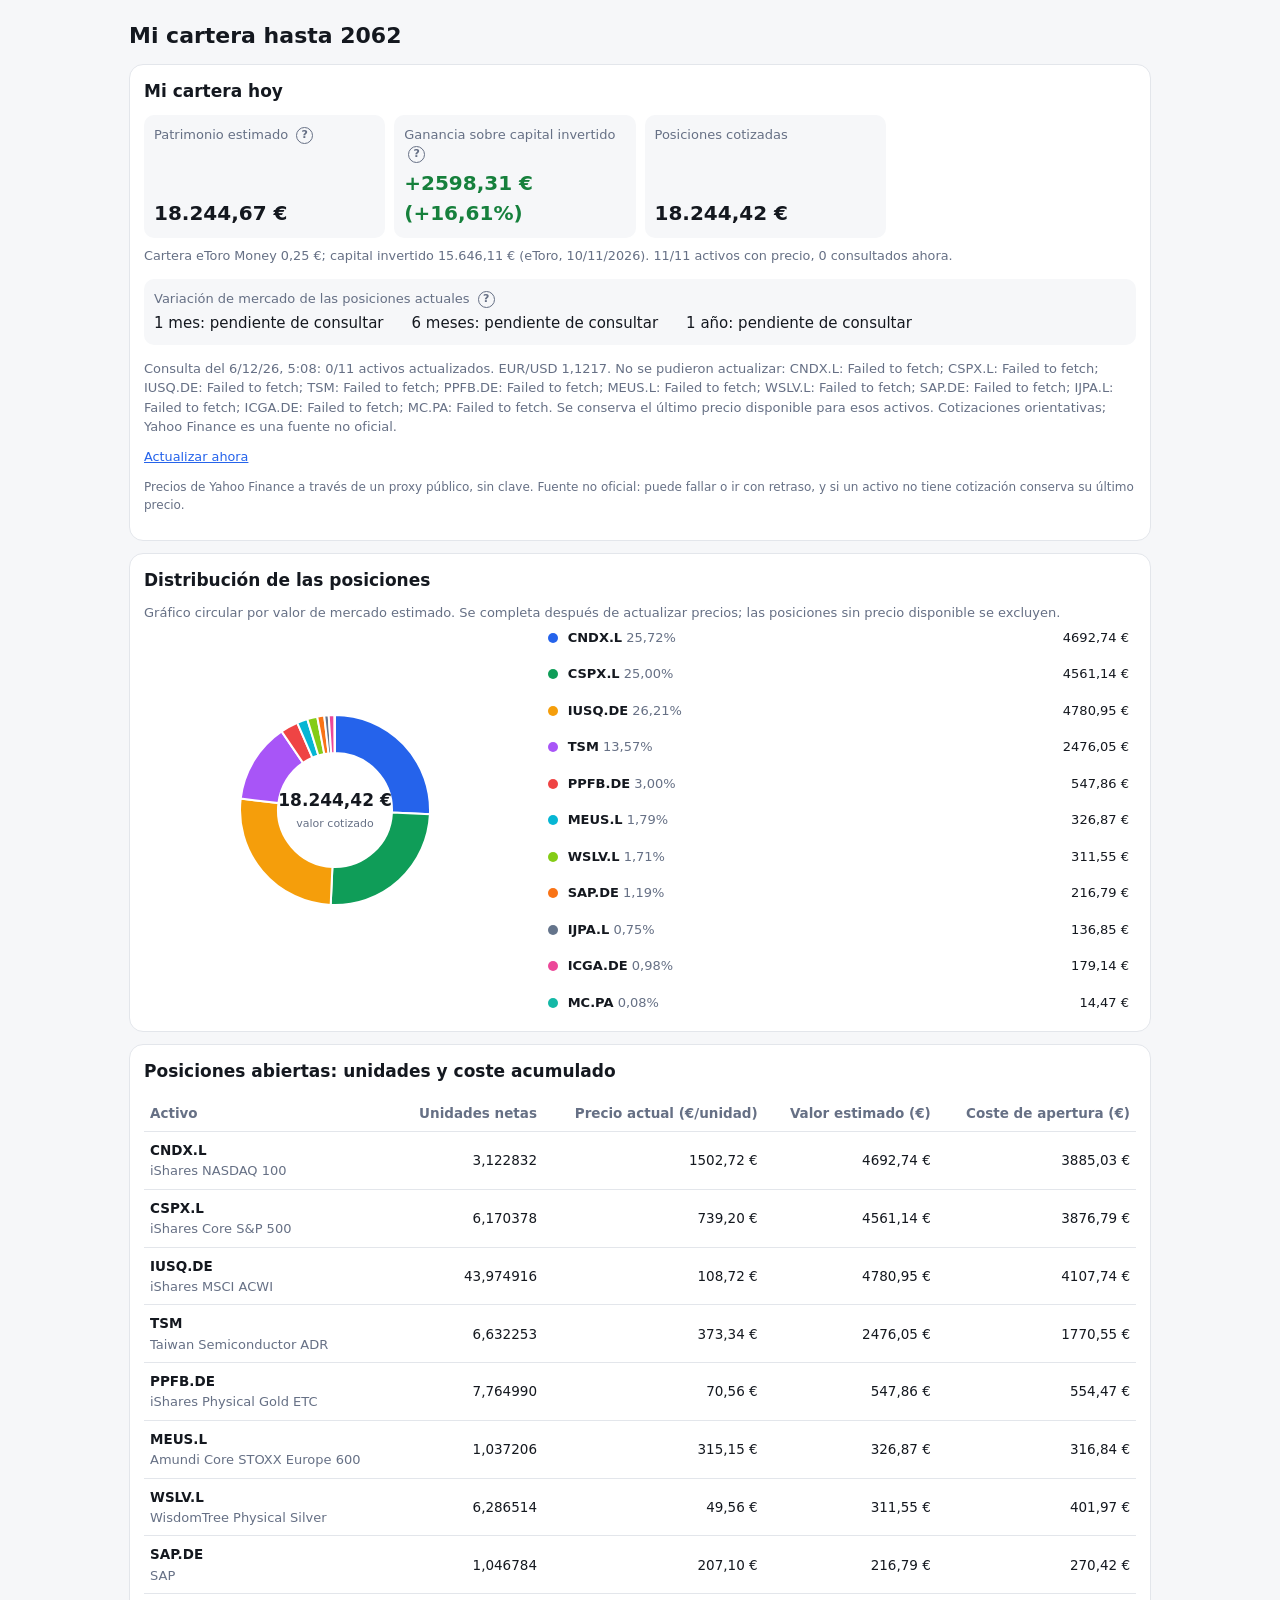
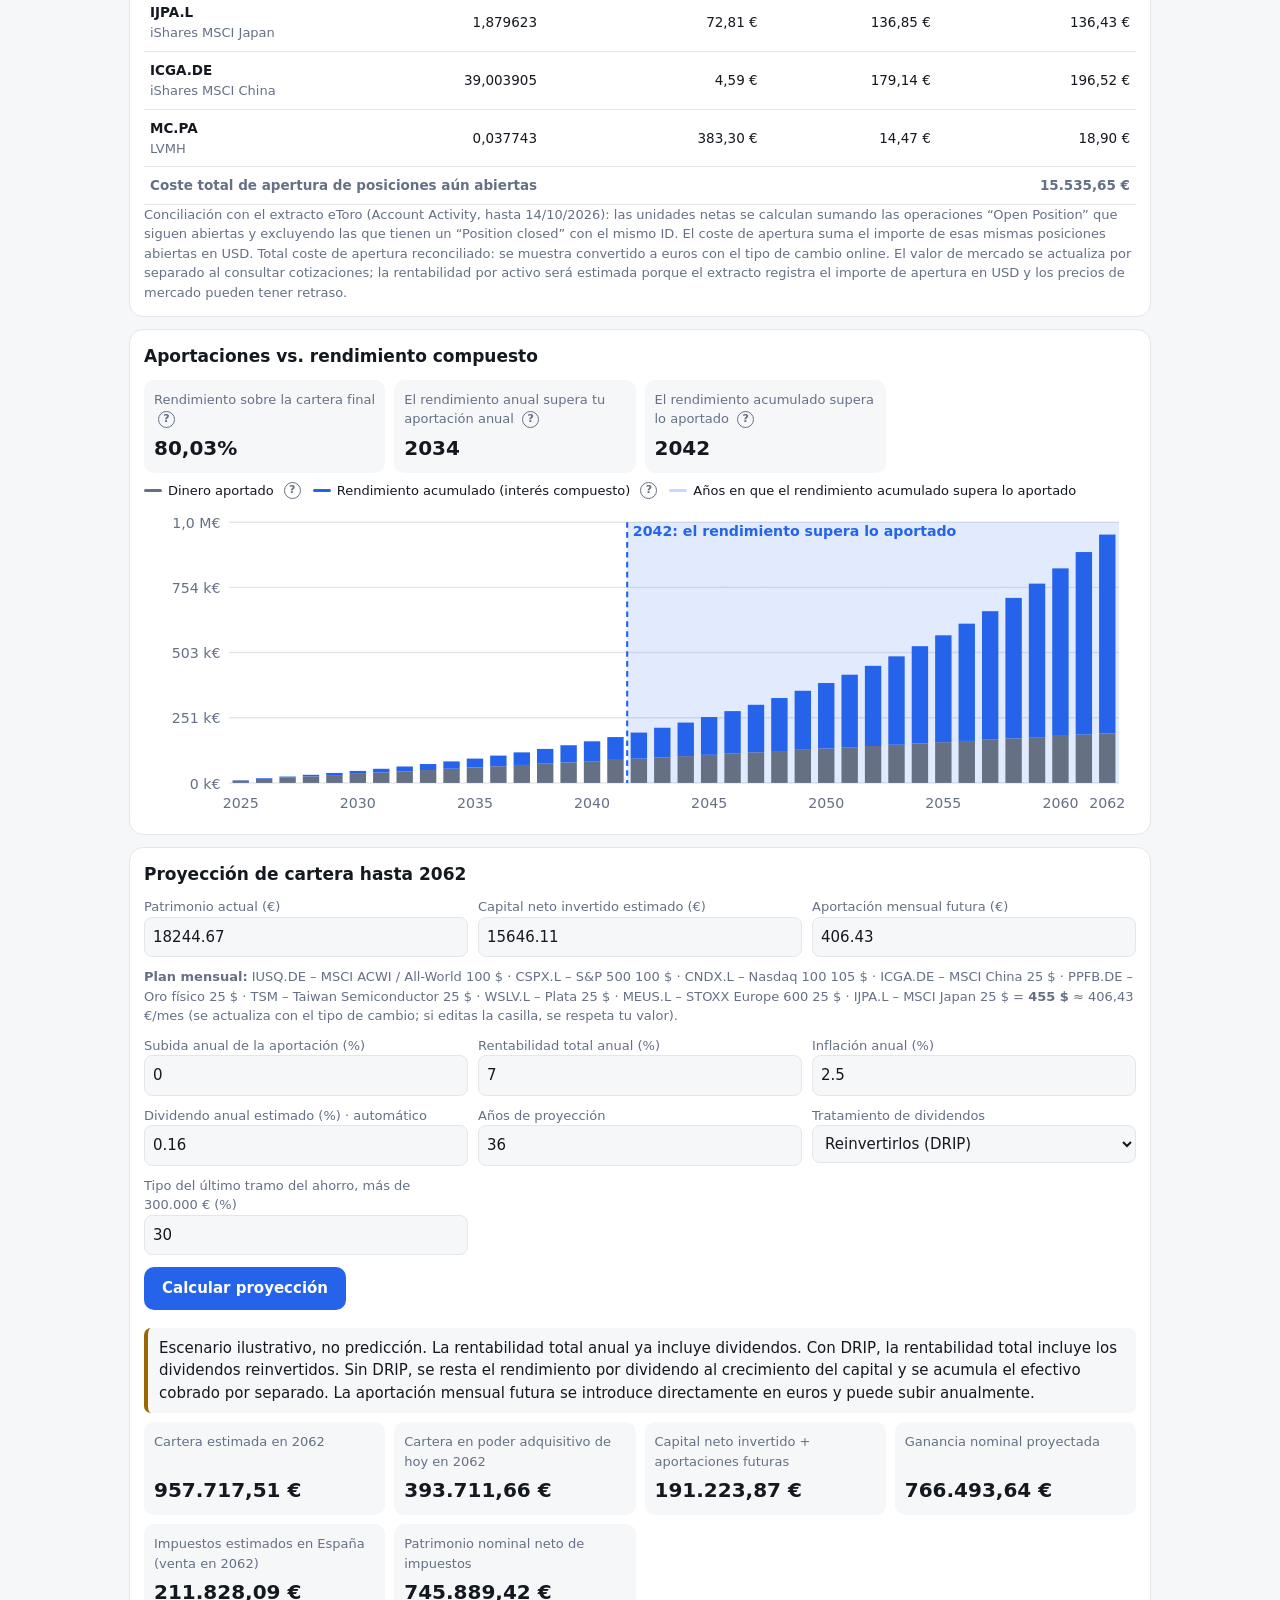
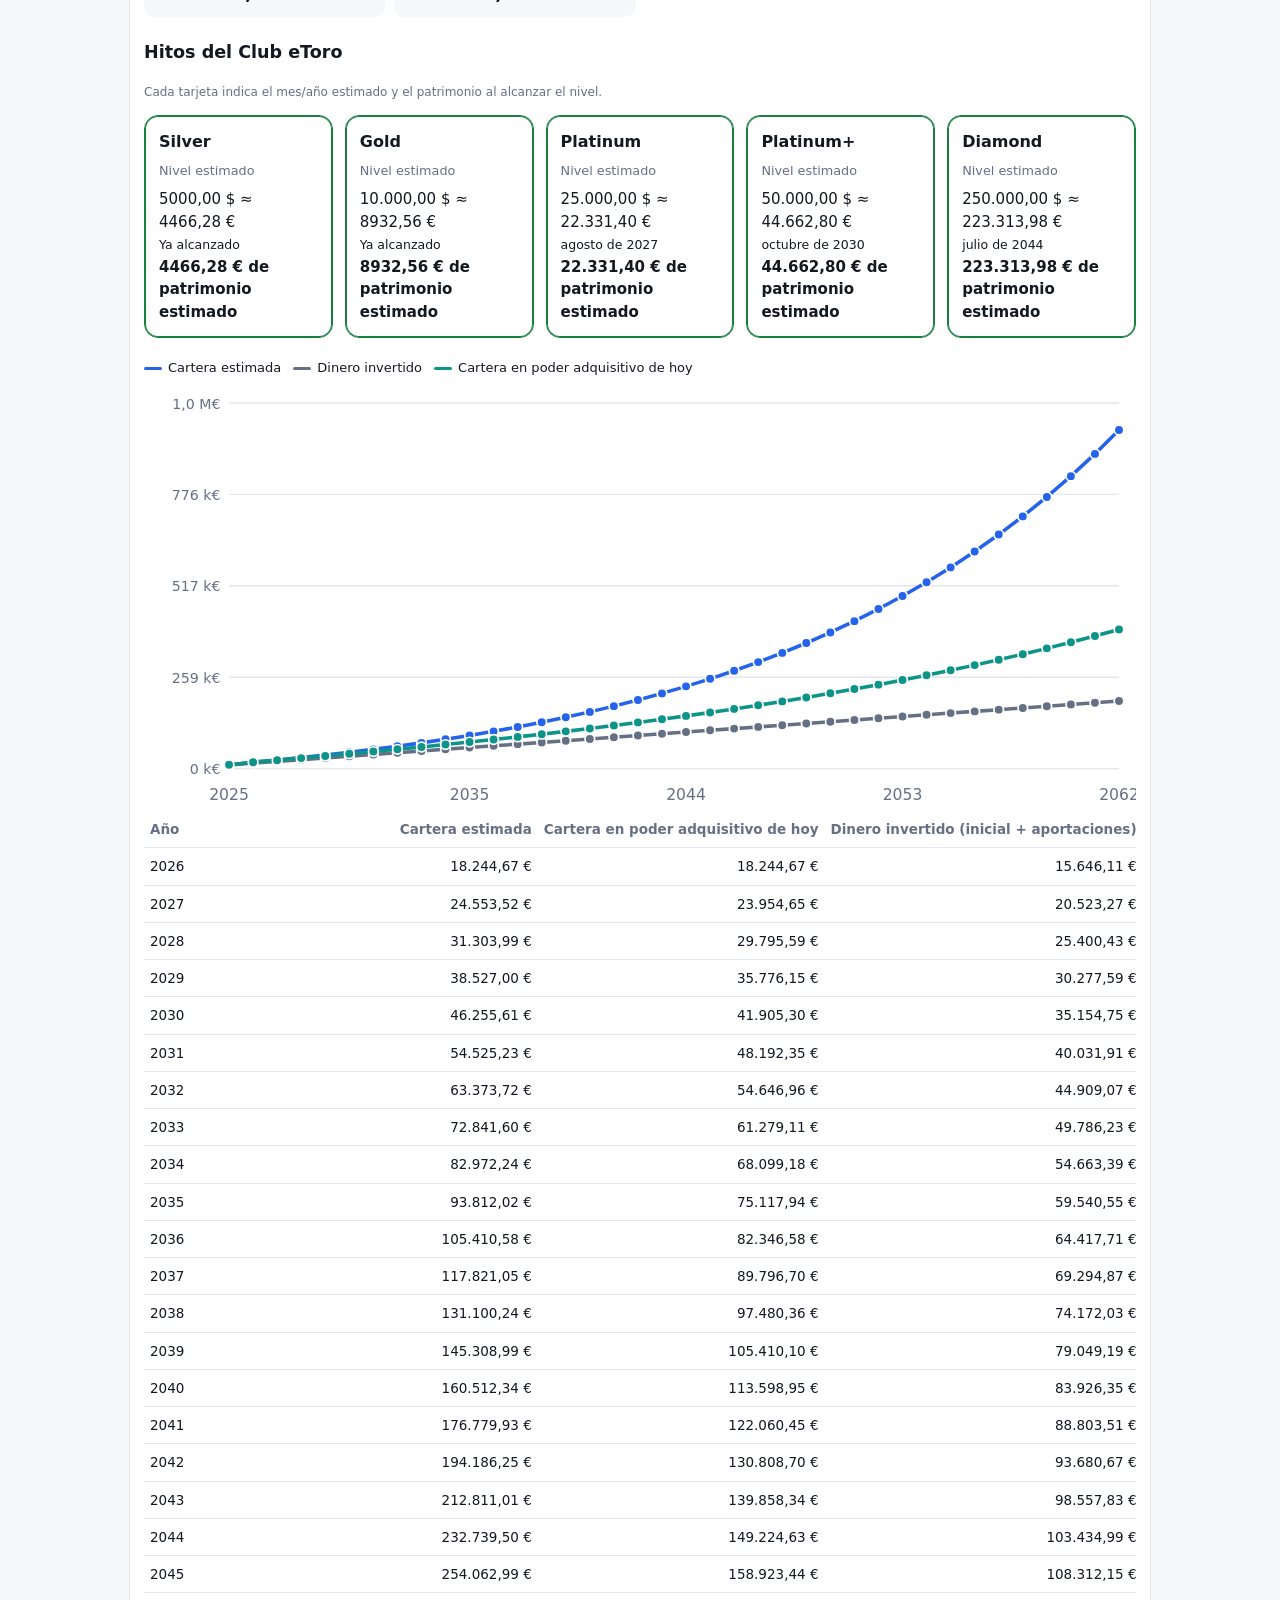
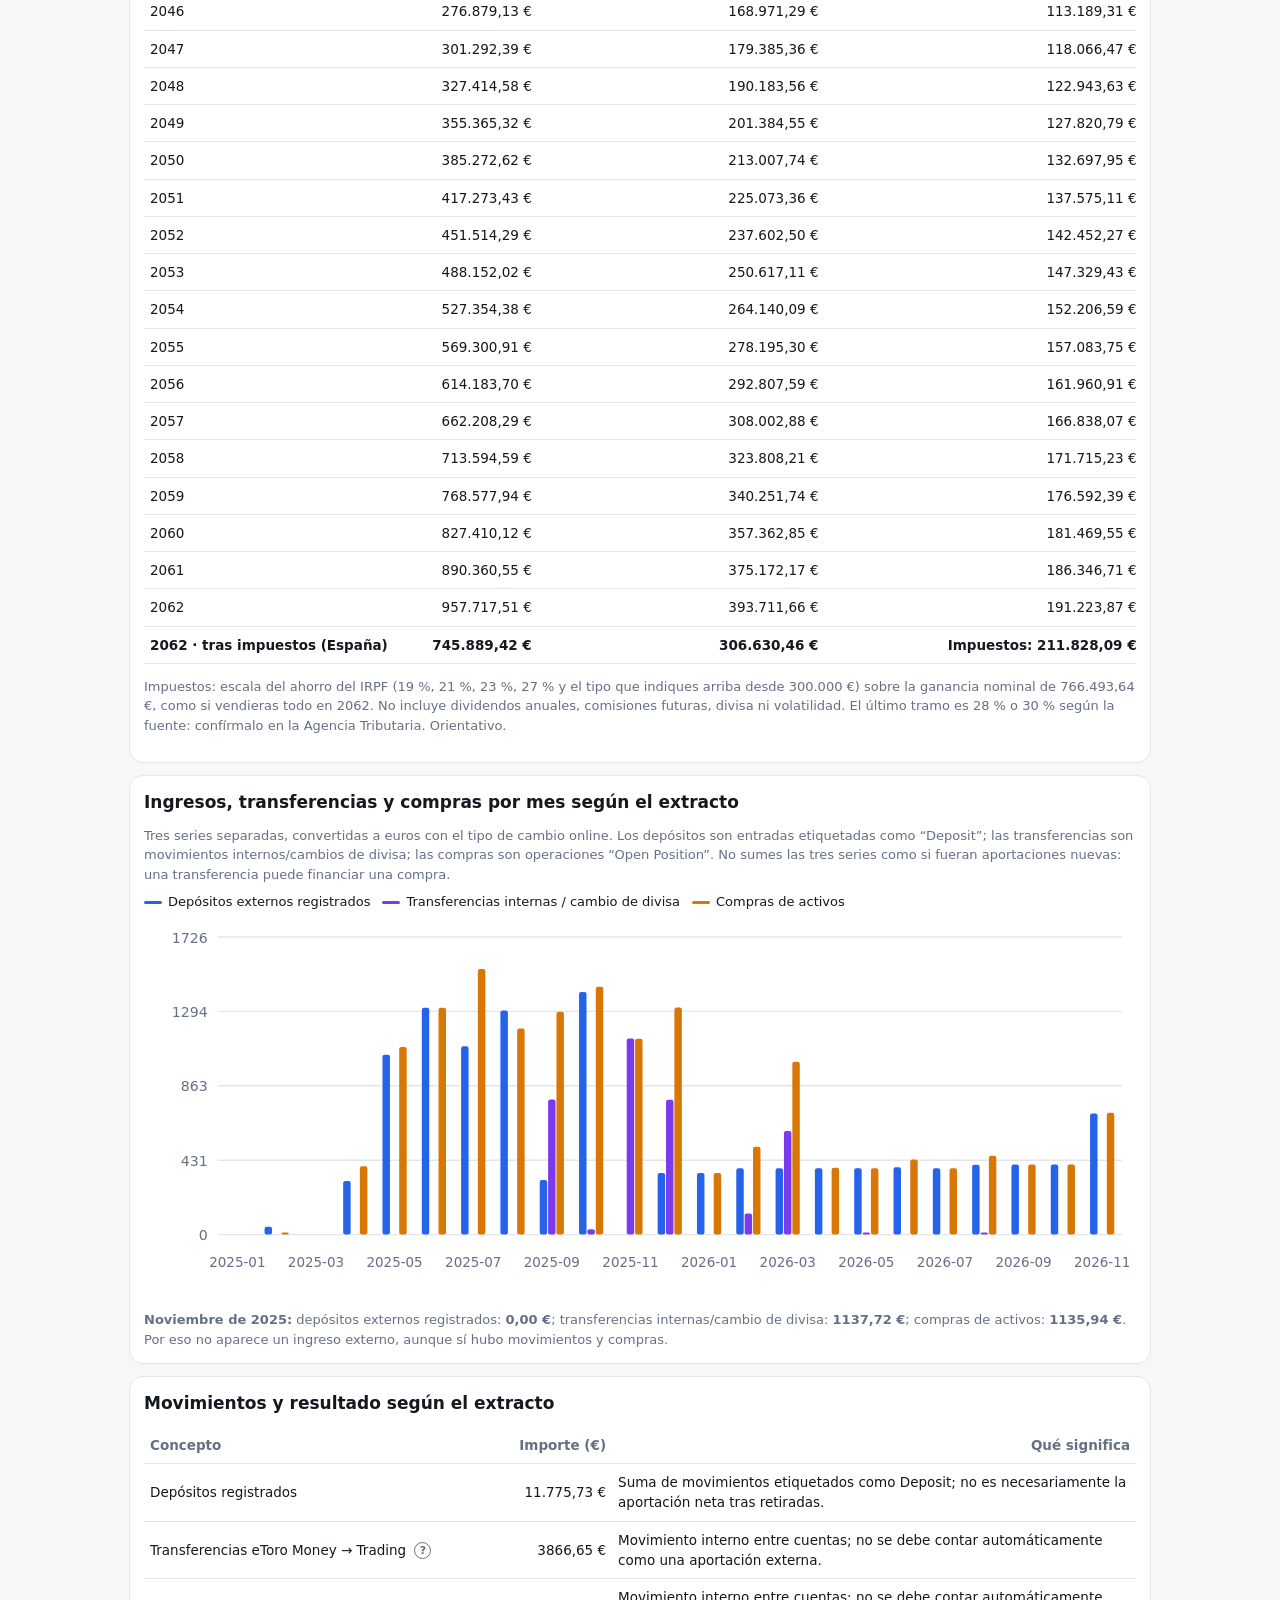
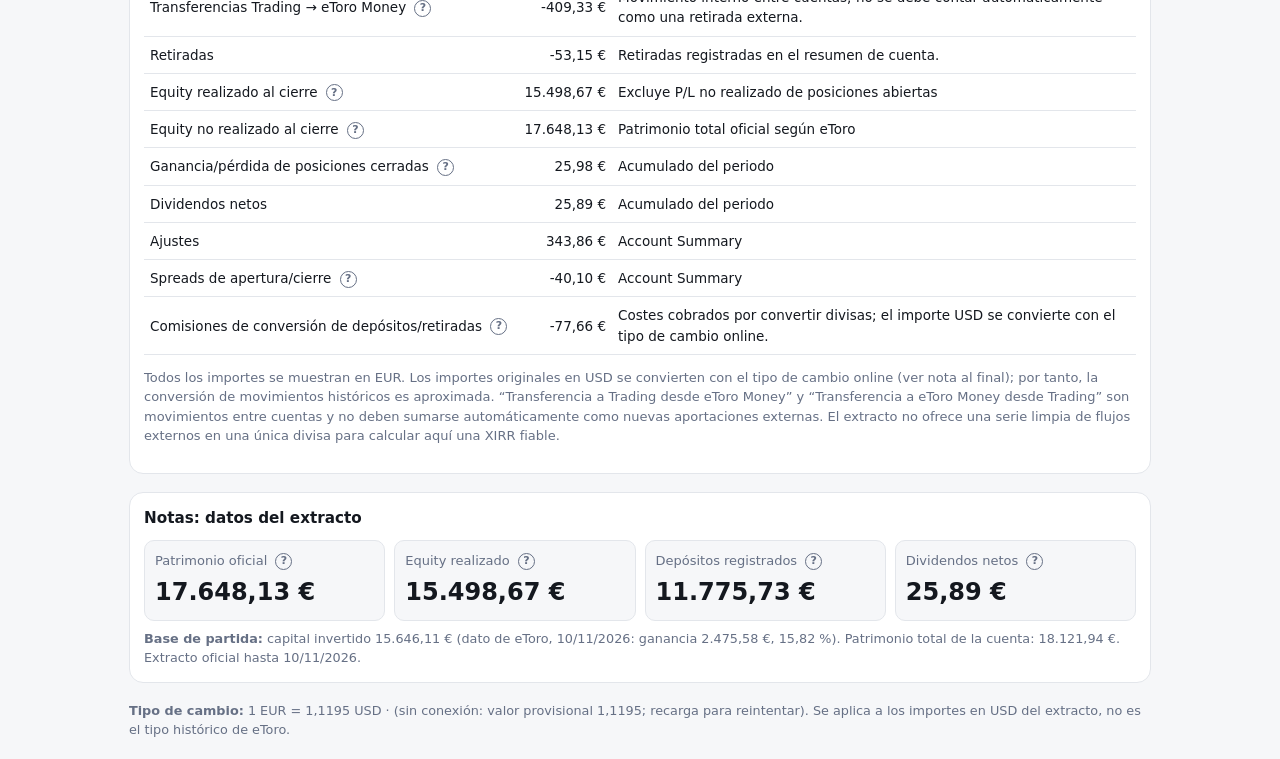
==== commit 17215551: "Mueve Aportaciones vs. rendimiento compuesto encima de la proyeccion Co-Authored-By: Claude Sonnet 5" ====
--- a/index.html
+++ b/index.html
@@ -32,6 +32,8 @@
 <div class="card"><h2>Posiciones abiertas: unidades y coste acumulado</h2><div class="sc"><table id="holdings"></table></div>
 <div class="muted">Conciliación con el extracto eToro (Account Activity, hasta 14/10/2026): las unidades netas se calculan sumando las operaciones “Open Position” que siguen abiertas y excluyendo las que tienen un “Position closed” con el mismo ID. El coste de apertura suma el importe de esas mismas posiciones abiertas en USD. Total coste de apertura reconciliado: se muestra convertido a euros con el tipo de cambio online. El valor de mercado se actualiza por separado al consultar cotizaciones; la rentabilidad por activo será estimada porque el extracto registra el importe de apertura en USD y los precios de mercado pueden tener retraso.</div></div>
 
+<div class="card"><h2>Aportaciones vs. rendimiento compuesto</h2><div class="grid" id="compoundKpis"></div><div class="legend"><span><i style="background:var(--mu)"></i>Dinero aportado <span class="help" tabindex="0" role="button" aria-expanded="false" data-tip="Suma de lo que has puesto tú: el capital invertido de partida más todas las aportaciones mensuales hasta ese año." aria-label="Suma de lo que has puesto tú: el capital invertido de partida más todas las aportaciones mensuales hasta ese año.">?</span></span><span><i style="background:var(--ac)"></i>Rendimiento acumulado (interés compuesto) <span class="help" tabindex="0" role="button" aria-expanded="false" data-tip="Ganancia generada por la cartera: el interés compuesto, es decir, rendimientos que a su vez generan nuevos rendimientos. Es la cartera menos el dinero aportado." aria-label="Ganancia generada por la cartera: el interés compuesto, es decir, rendimientos que a su vez generan nuevos rendimientos. Es la cartera menos el dinero aportado.">?</span></span><span><i style="background:var(--ac);opacity:.25"></i>Años en que el rendimiento acumulado supera lo aportado</span></div><svg id="compound" viewBox="0 0 700 220" role="img" aria-label="Dinero aportado y rendimiento acumulado por año"></svg></div>
+
 <div class="card"><h2>Proyección de cartera hasta 2062</h2><div class="form">
 <div><label>Patrimonio actual (€)</label><input id="start" type="number" value="18121.94" step="100"></div><div><label>Capital neto invertido estimado (€)</label><input id="investedStart" type="number" value="15646.11" step="100"></div>
 <div><label>Aportación mensual futura (€)</label><input id="pm" type="number" value="406.43" step="5" oninput="pmEdited=true"></div>
@@ -44,7 +46,7 @@
 <div><label>Tipo del último tramo del ahorro, más de 300.000 € (%)</label><input id="taxtop" type="number" value="30" step="1" min="0" max="60"></div>
 
 </div><div style="margin:12px 0 18px"><button id="calculateProjection" type="button" style="padding:10px 18px;border:0;border-radius:10px;background:var(--ac);color:white;font-weight:700;cursor:pointer">Calcular proyección</button></div><div class="warn">Escenario ilustrativo, no predicción. La rentabilidad total anual ya incluye dividendos. Con DRIP, la rentabilidad total incluye los dividendos reinvertidos. Sin DRIP, se resta el rendimiento por dividendo al crecimiento del capital y se acumula el efectivo cobrado por separado. La aportación mensual futura se introduce directamente en euros y puede subir anualmente.</div>
-<div class="grid" id="projectionKpis"></div><h3>Aportaciones vs. rendimiento compuesto</h3><div class="grid" id="compoundKpis"></div><div class="legend"><span><i style="background:var(--mu)"></i>Dinero aportado <span class="help" tabindex="0" role="button" aria-expanded="false" data-tip="Suma de lo que has puesto tú: el capital invertido de partida más todas las aportaciones mensuales hasta ese año." aria-label="Suma de lo que has puesto tú: el capital invertido de partida más todas las aportaciones mensuales hasta ese año.">?</span></span><span><i style="background:var(--ac)"></i>Rendimiento acumulado (interés compuesto) <span class="help" tabindex="0" role="button" aria-expanded="false" data-tip="Ganancia generada por la cartera: el interés compuesto, es decir, rendimientos que a su vez generan nuevos rendimientos. Es la cartera menos el dinero aportado." aria-label="Ganancia generada por la cartera: el interés compuesto, es decir, rendimientos que a su vez generan nuevos rendimientos. Es la cartera menos el dinero aportado.">?</span></span><span><i style="background:var(--ac);opacity:.25"></i>Años en que el rendimiento acumulado supera lo aportado</span></div><svg id="compound" viewBox="0 0 700 220" role="img" aria-label="Dinero aportado y rendimiento acumulado por año"></svg><h3 style="margin-top:22px">Hitos del Club eToro</h3><p class="mini-note">Cada tarjeta indica el mes/año estimado y el patrimonio al alcanzar el nivel.</p><div id="clubTierCards" class="tier-cards" aria-live="polite"></div><div class="legend" id="projectionLegend"><span><i style="background:var(--ac)"></i>Cartera estimada</span><span><i style="background:var(--mu)"></i>Dinero invertido</span><span><i style="background:var(--c4)"></i>Cartera en poder adquisitivo de hoy</span></div><svg id="projection" viewBox="0 0 700 300"></svg><div class="sc"><table id="projectionTable"></table></div><p class="muted" id="taxNote"></p>
+<div class="grid" id="projectionKpis"></div><h3 style="margin-top:22px">Hitos del Club eToro</h3><p class="mini-note">Cada tarjeta indica el mes/año estimado y el patrimonio al alcanzar el nivel.</p><div id="clubTierCards" class="tier-cards" aria-live="polite"></div><div class="legend" id="projectionLegend"><span><i style="background:var(--ac)"></i>Cartera estimada</span><span><i style="background:var(--mu)"></i>Dinero invertido</span><span><i style="background:var(--c4)"></i>Cartera en poder adquisitivo de hoy</span></div><svg id="projection" viewBox="0 0 700 300"></svg><div class="sc"><table id="projectionTable"></table></div><p class="muted" id="taxNote"></p>
 </div>
 
 <div class="card"><h2>Ingresos, transferencias y compras por mes según el extracto</h2><div class="muted">Tres series separadas, convertidas a euros con el tipo de cambio online. Los depósitos son entradas etiquetadas como “Deposit”; las transferencias son movimientos internos/cambios de divisa; las compras son operaciones “Open Position”. No sumes las tres series como si fueran aportaciones nuevas: una transferencia puede financiar una compra.</div><div class="legend"><span><i style="background:var(--ac)"></i>Depósitos externos registrados</span><span><i style="background:var(--c3)"></i>Transferencias internas / cambio de divisa</span><span><i style="background:var(--c2)"></i>Compras de activos</span></div><div class="chart-wrap" id="depositsWrap"><svg id="deposits" viewBox="0 0 700 270" role="img" aria-label="Depósitos, transferencias y compras mensuales en euros"></svg><div class="chart-tip" id="depositsTip"></div></div><div class="muted" id="novemberNote" style="margin-top:8px"></div></div>
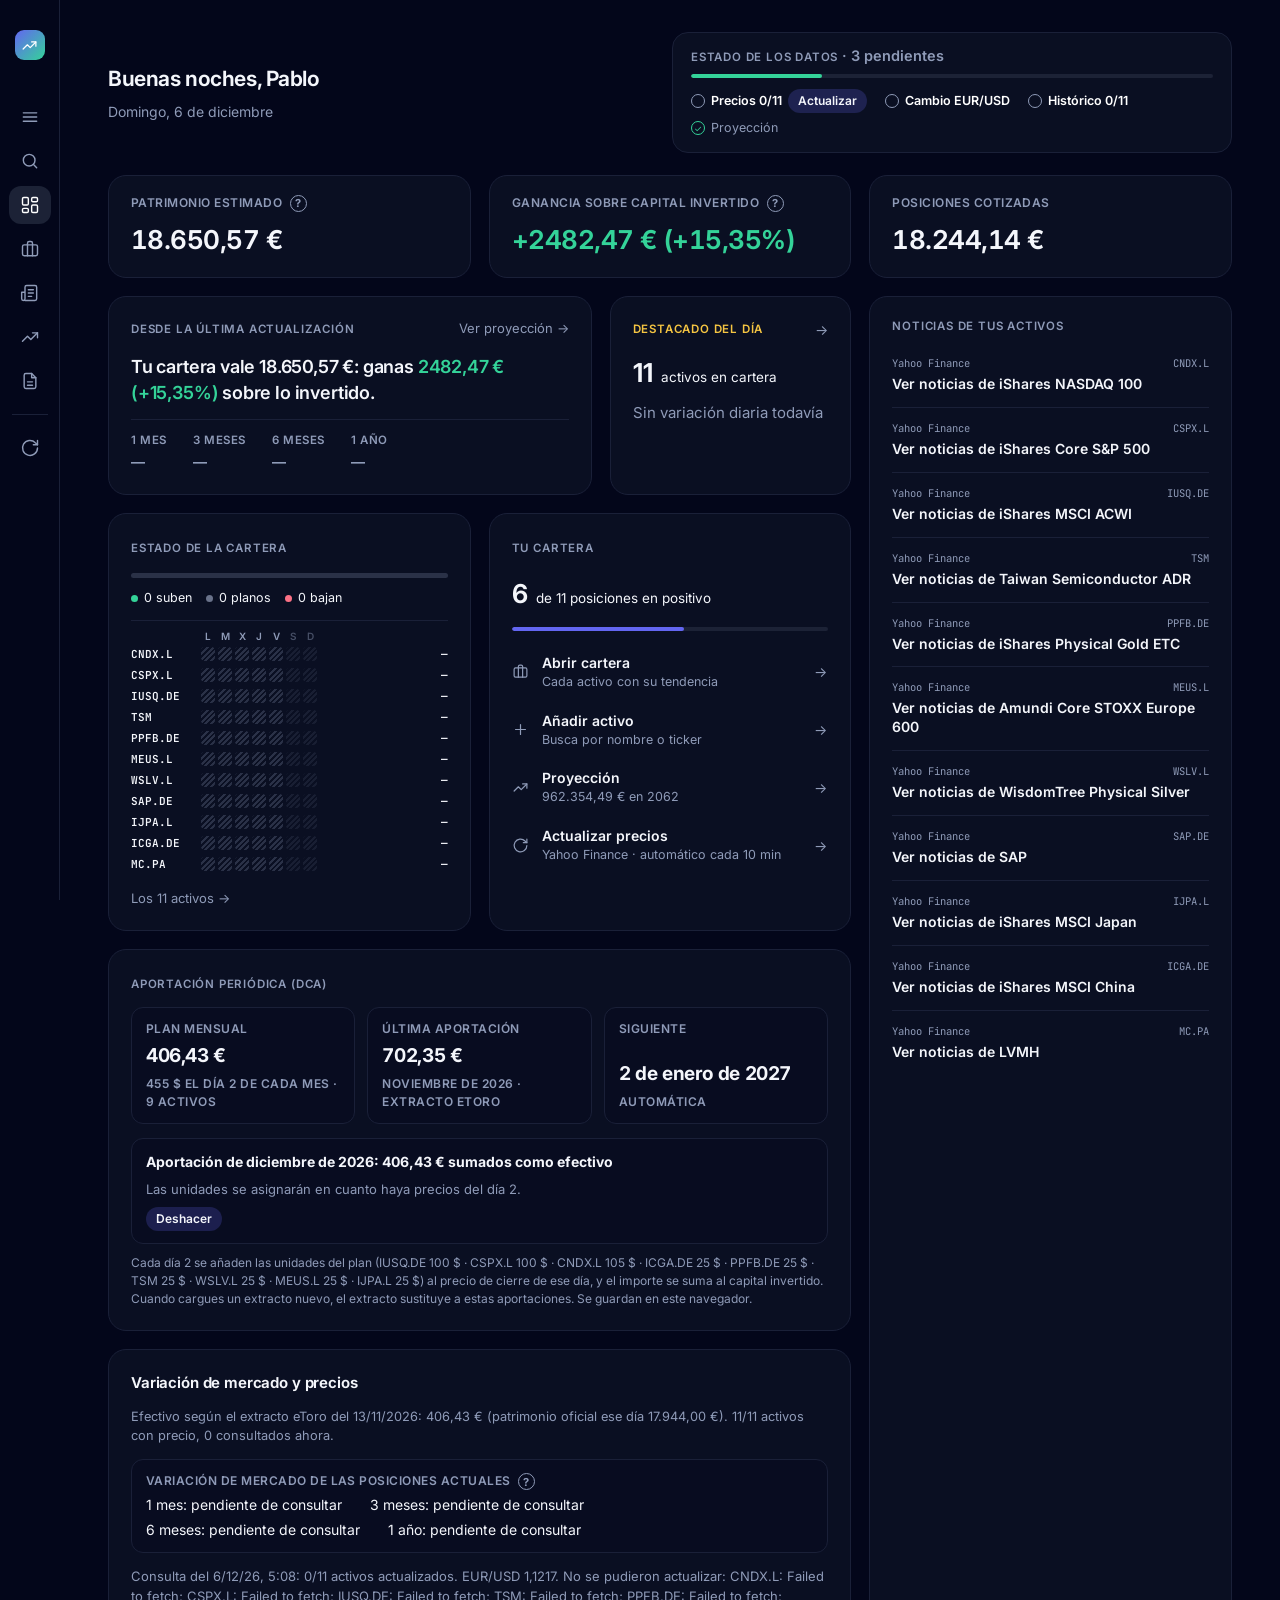
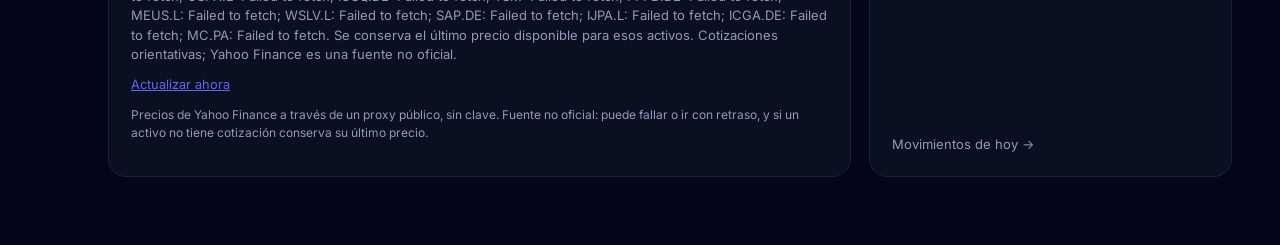
==== commit 0e12d8ab: "Panel estilo moneyheap con extracto eToro del 13/11/2026 Sustituye index.html por el panel multivist" ====
--- a/index.html
+++ b/index.html
@@ -1,254 +1,1251 @@
-<!doctype html>
-<html lang="es"><head><meta charset="utf-8"><meta name="viewport" content="width=device-width,initial-scale=1">
-<title>Mi cartera hasta 2062</title>
-<style>
-:root{color-scheme:light dark;--bg:#f6f7f9;--card:#fff;--tx:#14181f;--mu:#667085;--bd:#e3e6eb;--ac:#2563eb;--up:#16803c;--dn:#c62828;--warn:#9a6700;--c2:#d97706;--c3:#7c3aed;--c4:#0d9488}
-@media(prefers-color-scheme:dark){:root{--bg:#0e1116;--card:#171b22;--tx:#eceff4;--mu:#97a0ae;--bd:#272d37;--ac:#6ea0ff;--up:#4cc77a;--dn:#ff7a7a;--warn:#f0c36d;--c2:#f0a43a;--c3:#b794f6;--c4:#2dd4bf}}
-*{box-sizing:border-box}body{margin:0;background:var(--bg);color:var(--tx);font:15px/1.5 system-ui,-apple-system,"Segoe UI",sans-serif}main{max-width:1050px;margin:auto;padding:14px}h1{font-size:22px;margin:5px 0}h2{font-size:17px;margin:0 0 10px}.muted{color:var(--mu);font-size:13px}.card{background:var(--card);border:1px solid var(--bd);border-radius:14px;padding:14px;margin:12px 0}.grid{display:grid;grid-template-columns:repeat(2,minmax(0,1fr));gap:9px}.metric{background:var(--bg);padding:10px;border-radius:10px;min-width:0}.metric b{display:block;font-size:20px;overflow-wrap:anywhere}.top-summary{display:grid;grid-template-columns:repeat(4,minmax(0,1fr));gap:9px}.top-summary .metric{border:1px solid var(--bd)}.top-summary .metric b{font-size:clamp(17px,2.5vw,24px)}.chart-wrap{position:relative}.chart-tip{position:absolute;display:none;z-index:40;pointer-events:none;background:var(--tx);color:var(--card);border:1px solid var(--bd);border-radius:8px;padding:8px 10px;font-size:12px;line-height:1.45;box-shadow:0 4px 16px #0003;white-space:nowrap}.chart-point{cursor:crosshair}.deposit-bar{cursor:pointer;outline:none}.deposit-bar:focus{stroke:var(--tx);stroke-width:2}.connector{display:flex;gap:10px;align-items:center;flex-wrap:wrap}.connector-status{font-size:13px;color:var(--mu)}.donut-layout{display:grid;grid-template-columns:minmax(200px, .9fr) minmax(0,1.4fr);gap:14px;align-items:center}.donut-layout svg{max-width:360px;margin:auto}.asset-legend{display:grid;gap:7px}.asset-legend-row{display:grid;grid-template-columns:12px minmax(90px,1fr) auto;gap:8px;align-items:center;font-size:13px}.asset-dot{width:10px;height:10px;border-radius:50%}.mini-note{font-size:12px;color:var(--mu)}.warn{border-left:4px solid var(--warn);padding:9px 11px;background:var(--bg);border-radius:7px;margin:9px 0}.sc{overflow-x:auto}table{border-collapse:collapse;width:100%;font-size:13.5px}td,th{text-align:right;padding:8px 6px;border-bottom:1px solid var(--bd);white-space:nowrap}td:first-child,th:first-child{text-align:left}th{color:var(--mu)}input,select,button{font:inherit;border:1px solid var(--bd);border-radius:8px;padding:8px;background:var(--bg);color:var(--tx);max-width:100%}button{background:var(--ac);color:white;border:0;cursor:pointer}.form{display:grid;grid-template-columns:repeat(2,minmax(0,1fr));gap:10px}.form label{display:block;font-size:13px;color:var(--mu)}.form input,.form select{width:100%}svg{display:block;width:100%;height:auto}.up{color:var(--up)}.dn{color:var(--dn)}.help{display:inline-flex;align-items:center;justify-content:center;width:17px;height:17px;margin-left:4px;border:1px solid var(--mu);border-radius:50%;font-size:11px;font-weight:700;color:var(--mu);cursor:help;vertical-align:middle;position:relative}.help:focus{outline:2px solid var(--ac)}.help[aria-expanded="true"]::after{content:attr(data-tip);position:absolute;z-index:20;left:50%;top:calc(100% + 7px);transform:translateX(-50%);width:min(260px,75vw);white-space:normal;background:var(--tx);color:var(--card);padding:9px 10px;border-radius:8px;font-size:12px;font-weight:400;line-height:1.4;box-shadow:0 4px 16px #0003}.label-help{display:inline-flex;align-items:center}.legend{display:flex;flex-wrap:wrap;gap:12px;font-size:13px;margin:8px 0}.legend span{display:inline-flex;align-items:center;gap:6px}.legend i{display:inline-block;width:18px;height:3px;border-radius:2px}.help[aria-expanded="true"]::after{content:attr(data-tip);position:absolute;z-index:30;left:50%;top:calc(100% + 7px);transform:translateX(-50%);width:min(270px,75vw);white-space:normal;background:var(--tx);color:var(--card);padding:9px 10px;border-radius:8px;font-size:12px;font-weight:400;line-height:1.4;box-shadow:0 4px 16px #0003}@media(min-width:650px){.grid{grid-template-columns:repeat(4,minmax(0,1fr))}.form{grid-template-columns:repeat(3,minmax(0,1fr))}}@media(max-width:600px){.top-summary{grid-template-columns:repeat(2,minmax(0,1fr))}.donut-layout{grid-template-columns:1fr}.help{display:inline-flex}}
-.metric{display:flex;flex-direction:column;gap:4px}.metric b{margin-top:auto}#projectionTable tr.club-tier{background:#fff3a6;color:#4a3b00;font-weight:700} 
-.tier-cards{display:grid;grid-template-columns:repeat(auto-fit,minmax(155px,1fr));gap:12px;margin:14px 0 20px}
-.tier-card{background:var(--card);border:1px solid var(--bd);border-radius:14px;padding:14px;position:relative}
-.tier-card.reached{border-color:var(--up);box-shadow:inset 0 0 0 1px var(--up)}
-.tier-card.pending{opacity:.78}
-.tier-card .tier-title{font-weight:750;font-size:1rem;margin-bottom:7px}
-.tier-card .tier-status{font-size:.8rem;color:var(--mu);margin-bottom:8px}
-@media(hover:hover){.help:hover::after{content:attr(data-tip);position:absolute;z-index:30;left:50%;top:calc(100% + 7px);transform:translateX(-50%);width:min(270px,75vw);white-space:normal;background:var(--tx);color:var(--card);padding:9px 10px;border-radius:8px;font-size:12px;font-weight:400;line-height:1.4;box-shadow:0 4px 16px #0003}}
-@media(hover:hover){.help.help-left:hover::after{left:auto;right:0;transform:none}}
-.asset-legend-row{transition:background .12s,outline .12s;border-radius:8px;padding:5px 7px;cursor:pointer}
-.asset-legend-row.active{background:rgba(250,204,21,.12);outline:1px solid rgba(250,204,21,.5)}
-#allocationDonut path{cursor:pointer;transition:opacity .16s,filter .16s,stroke-width .16s;transform-box:fill-box;transform-origin:center}
-#allocationDonut path.active{stroke:var(--card);stroke-width:3;filter:drop-shadow(0 0 5px rgba(255,255,255,.48));transform:scale(1.035)}
-#allocationDonut:has(path.active) path:not(.active){opacity:.58}
-</style></head><body><main>
-<h1>Mi cartera hasta 2062</h1>
-
-<div class="card"><h2>Mi cartera hoy</h2><div class="grid" id="liveKpis"></div><div class="muted" id="liveNote" style="font-size:.8rem;margin:8px 0 14px"></div>
-<div class="grid" id="priceKpis" style="grid-template-columns:1fr"></div>
-<div class="connector" style="margin-top:14px;font-size:.8rem"><span class="connector-status" id="priceStatus">Consultando precios…</span> <button id="refreshPrices" type="button" style="background:none;border:0;padding:0;color:var(--ac);text-decoration:underline;cursor:pointer;font:inherit">Actualizar ahora</button></div>
-<p class="mini-note">Precios de Yahoo Finance a través de un proxy público, sin clave. Fuente no oficial: puede fallar o ir con retraso, y si un activo no tiene cotización conserva su último precio.</p></div>
-
-<div class="card"><h2>Distribución de las posiciones</h2><div class="muted">Gráfico circular por valor de mercado estimado. Se completa después de actualizar precios; las posiciones sin precio disponible se excluyen.</div><div class="donut-layout"><svg id="allocationDonut" viewBox="0 0 360 300" role="img" aria-label="Distribución circular de posiciones por valor actual"></svg><div id="allocationLegend" class="asset-legend"><span class="muted">Actualiza los precios para ver el reparto.</span></div></div></div>
-
-<div class="card"><h2>Posiciones abiertas: unidades y coste acumulado</h2><div class="sc"><table id="holdings"></table></div>
-<div class="muted">Conciliación con el extracto eToro (Account Activity, hasta 14/10/2026): las unidades netas se calculan sumando las operaciones “Open Position” que siguen abiertas y excluyendo las que tienen un “Position closed” con el mismo ID. El coste de apertura suma el importe de esas mismas posiciones abiertas en USD. Total coste de apertura reconciliado: se muestra convertido a euros con el tipo de cambio online. El valor de mercado se actualiza por separado al consultar cotizaciones; la rentabilidad por activo será estimada porque el extracto registra el importe de apertura en USD y los precios de mercado pueden tener retraso.</div></div>
-
-<div class="card"><h2>Aportaciones vs. rendimiento compuesto</h2><div class="grid" id="compoundKpis"></div><div class="legend"><span><i style="background:var(--mu)"></i>Dinero aportado <span class="help" tabindex="0" role="button" aria-expanded="false" data-tip="Suma de lo que has puesto tú: el capital invertido de partida más todas las aportaciones mensuales hasta ese año." aria-label="Suma de lo que has puesto tú: el capital invertido de partida más todas las aportaciones mensuales hasta ese año.">?</span></span><span><i style="background:var(--ac)"></i>Rendimiento acumulado (interés compuesto) <span class="help" tabindex="0" role="button" aria-expanded="false" data-tip="Ganancia generada por la cartera: el interés compuesto, es decir, rendimientos que a su vez generan nuevos rendimientos. Es la cartera menos el dinero aportado." aria-label="Ganancia generada por la cartera: el interés compuesto, es decir, rendimientos que a su vez generan nuevos rendimientos. Es la cartera menos el dinero aportado.">?</span></span><span><i style="background:var(--ac);opacity:.25"></i>Años en que el rendimiento acumulado supera lo aportado</span></div><svg id="compound" viewBox="0 0 700 220" role="img" aria-label="Dinero aportado y rendimiento acumulado por año"></svg></div>
-
-<div class="card"><h2>Proyección de cartera hasta 2062</h2><div class="form">
-<div><label>Patrimonio actual (€)</label><input id="start" type="number" value="18121.94" step="100"></div><div><label>Capital neto invertido estimado (€)</label><input id="investedStart" type="number" value="15646.11" step="100"></div>
-<div><label>Aportación mensual futura (€)</label><input id="pm" type="number" value="406.43" step="5" oninput="pmEdited=true"></div>
-<div style="grid-column:1/-1" class="muted" id="planNote"></div>
-<div><label>Subida anual de la aportación (%)</label><input id="stepup" type="number" value="0" step="0.5"></div>
-<div><label>Rentabilidad total anual (%)</label><input id="ret" type="number" value="7" step=".5"></div>
-<div><label>Inflación anual (%)</label><input id="infl" type="number" value="2.5" step=".1"></div>
-<div><label>Dividendo anual estimado (%) · automático</label><input id="div" type="number" value="1.5" step=".1"></div><div><label>Años de proyección</label><input id="years" type="number" value="36" min="1" max="100" step="1"></div>
-<div><label>Tratamiento de dividendos</label><select id="drip"><option value="yes">Reinvertirlos (DRIP)</option><option value="no">Cobrarlos y acumular efectivo</option></select></div>
-<div><label>Tipo del último tramo del ahorro, más de 300.000 € (%)</label><input id="taxtop" type="number" value="30" step="1" min="0" max="60"></div>
-
-</div><div style="margin:12px 0 18px"><button id="calculateProjection" type="button" style="padding:10px 18px;border:0;border-radius:10px;background:var(--ac);color:white;font-weight:700;cursor:pointer">Calcular proyección</button></div><div class="warn">Escenario ilustrativo, no predicción. La rentabilidad total anual ya incluye dividendos. Con DRIP, la rentabilidad total incluye los dividendos reinvertidos. Sin DRIP, se resta el rendimiento por dividendo al crecimiento del capital y se acumula el efectivo cobrado por separado. La aportación mensual futura se introduce directamente en euros y puede subir anualmente.</div>
-<div class="grid" id="projectionKpis"></div><h3 style="margin-top:22px">Hitos del Club eToro</h3><p class="mini-note">Cada tarjeta indica el mes/año estimado y el patrimonio al alcanzar el nivel.</p><div id="clubTierCards" class="tier-cards" aria-live="polite"></div><div class="legend" id="projectionLegend"><span><i style="background:var(--ac)"></i>Cartera estimada</span><span><i style="background:var(--mu)"></i>Dinero invertido</span><span><i style="background:var(--c4)"></i>Cartera en poder adquisitivo de hoy</span></div><svg id="projection" viewBox="0 0 700 300"></svg><div class="sc"><table id="projectionTable"></table></div><p class="muted" id="taxNote"></p>
-</div>
-
-<div class="card"><h2>Ingresos, transferencias y compras por mes según el extracto</h2><div class="muted">Tres series separadas, convertidas a euros con el tipo de cambio online. Los depósitos son entradas etiquetadas como “Deposit”; las transferencias son movimientos internos/cambios de divisa; las compras son operaciones “Open Position”. No sumes las tres series como si fueran aportaciones nuevas: una transferencia puede financiar una compra.</div><div class="legend"><span><i style="background:var(--ac)"></i>Depósitos externos registrados</span><span><i style="background:var(--c3)"></i>Transferencias internas / cambio de divisa</span><span><i style="background:var(--c2)"></i>Compras de activos</span></div><div class="chart-wrap" id="depositsWrap"><svg id="deposits" viewBox="0 0 700 270" role="img" aria-label="Depósitos, transferencias y compras mensuales en euros"></svg><div class="chart-tip" id="depositsTip"></div></div><div class="muted" id="novemberNote" style="margin-top:8px"></div></div>
-
-<div class="card"><h2>Movimientos y resultado según el extracto</h2><div class="sc"><table id="summary"></table></div>
-<p class="muted">Todos los importes se muestran en EUR. Los importes originales en USD se convierten con el tipo de cambio online (ver nota al final); por tanto, la conversión de movimientos históricos es aproximada. “Transferencia a Trading desde eToro Money” y “Transferencia a eToro Money desde Trading” son movimientos entre cuentas y no deben sumarse automáticamente como nuevas aportaciones externas. El extracto no ofrece una serie limpia de flujos externos en una única divisa para calcular aquí una XIRR fiable.</p></div>
-
-<div class="card" style="margin-top:18px"><h2 style="font-size:.95rem">Notas: datos del extracto</h2><div class="top-summary" id="kpis"></div>
-<div class="muted" style="font-size:.8rem;margin-top:8px"><b>Base de partida:</b> capital invertido 15.646,11 € (dato de eToro, 10/11/2026: ganancia 2.475,58 €, 15,82 %). Patrimonio total de la cuenta: 18.121,94 €. Extracto oficial hasta 10/11/2026.</div></div>
-<div class="muted" style="font-size:.8rem;margin:18px 0 6px"><b>Tipo de cambio:</b> 1 EUR = <span id="fxDisplay">Consultando…</span> · <span id="fxStatus">Obteniendo el último tipo de cambio disponible.</span> Se aplica a los importes en USD del extracto, no es el tipo histórico de eToro.</div>
-</main><script>
-const D={"assets":[{"t":"CNDX.L","n":"iShares NASDAQ 100","u":3.122832,"cost":4349.29,"cc":"USD","quote":"CNDX.L"},{"t":"CSPX.L","n":"iShares Core S&P 500","u":6.170378,"cost":4340.07,"cc":"USD","quote":"CSPX.L"},{"t":"IUSQ.DE","n":"iShares MSCI ACWI","u":43.974916,"cost":4598.62,"cc":"USD","quote":"IUSQ.DE"},{"t":"TSM","n":"Taiwan Semiconductor ADR","u":6.632253,"cost":1982.13,"cc":"USD","quote":"TSM"},{"t":"PPFB.DE","n":"iShares Physical Gold ETC","u":7.76499,"cost":620.73,"cc":"USD","quote":"PPFB.DE"},{"t":"MEUS.L","n":"Amundi Core STOXX Europe 600","u":1.037206,"cost":354.7,"cc":"USD","quote":"MEUS.L"},{"t":"WSLV.L","n":"WisdomTree Physical Silver","u":6.286514,"cost":450.0,"cc":"USD","quote":"WSLV.L"},{"t":"SAP.DE","n":"SAP","u":1.046784,"cost":302.73,"cc":"USD","quote":"SAP.DE"},{"t":"IJPA.L","n":"iShares MSCI Japan","u":1.879623,"cost":152.73,"cc":"USD","quote":"IJPA.L"},{"t":"ICGA.DE","n":"iShares MSCI China","u":39.003905,"cost":220.0,"cc":"USD","quote":"ICGA.DE"},{"t":"MC.PA","n":"LVMH","u":0.037743,"cost":21.16,"cc":"USD","quote":"MC.PA"}],"monthly":[["2025-01",0,0],["2025-02",50.58,0],["2025-03",0,0],["2025-04",347.9,0],["2025-05",1168.04,0],["2025-06",1472.11,0],["2025-07",1222.21,0],["2025-08",1455.41,0],["2025-09",354.0,876.37],["2025-10",1575.45,35.26],["2025-11",0,1273.68],["2025-12",400.0,874.88],["2026-01",400.0,0],["2026-02",430.0,137.51],["2026-03",430.0,672.86],["2026-04",430.0,-4.53],["2026-05",430.0,5.03],["2026-06",436.84,-3.66],["2026-07",430.0,0],["2026-08",454.11,3.07],["2026-09",455.0,0],["2026-10",455.0,0],["2026-11",786.28,0.0]],"monthlyFlows":[["2025-01",0.0,0.0,0.0],["2025-02",50.58,0.0,10.0],["2025-03",0.0,0.0,0.0],["2025-04",347.9,0.0,444.01],["2025-05",1168.04,0.0,1218.68],["2025-06",1472.11,0.0,1473.47],["2025-07",1222.21,0.0,1725.14],["2025-08",1455.41,0.0,1337.46],["2025-09",354.0,876.37,1446.68],["2025-10",1575.45,35.26,1609.08],["2025-11",0.0,1273.68,1271.68],["2025-12",400.0,874.88,1473.72],["2026-01",400.0,0.0,400.0],["2026-02",430.0,137.51,571.17],["2026-03",430.0,672.86,1123.01],["2026-04",430.0,-4.53,433.51],["2026-05",430.0,5.03,430.0],["2026-06",436.84,-3.66,488.03],["2026-07",430.0,0.0,430.0],["2026-08",454.11,3.07,511.56],["2026-09",455.0,0.0,455.0],["2026-10",455.0,0.0,455.0],["2026-11",786.28,0.0,790.84]]}
-const fmt=(n,d=2)=>new Intl.NumberFormat('es-ES',{minimumFractionDigits:d,maximumFractionDigits:d}).format(n);
-const eur=n=>fmt(n,2)+' €', usd=n=>fmt(n,2)+' $', pct=n=>fmt(n,2)+'%';
-let statementFxRate=1.1195;
-const fxRate=()=>Math.max(0.0001,statementFxRate);
-const usdToEur=n=>Number(n)/fxRate();
-const helpIcon=t=>{const q=t.replace(/"/g,'&quot;');return ` <span class="help" tabindex="0" role="button" aria-expanded="false" data-tip="${q}" aria-label="${q}">?</span>`};
-const closeHelps=except=>document.querySelectorAll('.help[aria-expanded="true"]').forEach(h=>{if(h!==except)h.setAttribute('aria-expanded','false')});
-document.addEventListener('click',e=>{const h=e.target.closest('.help');closeHelps(h);if(h)h.setAttribute('aria-expanded',h.getAttribute('aria-expanded')==='true'?'false':'true')});
-document.addEventListener('keydown',e=>{if(e.key==='Escape')closeHelps();else if((e.key==='Enter'||e.key===' ')&&e.target.classList&&e.target.classList.contains('help')){e.preventDefault();e.target.click()}});
-const official=[
-['Depósitos registrados',eur(usdToEur(13182.93)),'Suma de movimientos etiquetados como Deposit; no es necesariamente la aportación neta tras retiradas.'],
-['Transferencias eToro Money → Trading',eur(usdToEur(4328.72)),'Movimiento interno entre cuentas; no se debe contar automáticamente como una aportación externa.'],
-['Transferencias Trading → eToro Money',eur(usdToEur(-458.25)),'Movimiento interno entre cuentas; no se debe contar automáticamente como una retirada externa.'],
-['Retiradas',eur(usdToEur(-59.50)),'Retiradas registradas en el resumen de cuenta.'],
-['Equity realizado al cierre',eur(15498.67),'Excluye P/L no realizado de posiciones abiertas'],
-['Equity no realizado al cierre',eur(17648.13),'Patrimonio total oficial según eToro'],
-['Ganancia/pérdida de posiciones cerradas',eur(25.98),'Acumulado del periodo'],
-['Dividendos netos',eur(25.89),'Acumulado del periodo'],
-['Ajustes',eur(343.86),'Account Summary'],
-['Spreads de apertura/cierre',eur(-40.10),'Account Summary'],
-['Comisiones de conversión de depósitos/retiradas',eur(usdToEur(-86.94)),'Costes cobrados por convertir divisas; el importe USD se convierte con el tipo de cambio online.']
-];
-function renderKpis(){document.getElementById('kpis').innerHTML=[
-['Patrimonio oficial',eur(17648.13),'Valor total de la cuenta al cierre del extracto, incluyendo el resultado de posiciones abiertas.'],['Equity realizado',eur(15498.67),'Valor de la cuenta excluyendo la ganancia o pérdida todavía no realizada de posiciones abiertas. No equivale a aportaciones.'],['Depósitos registrados',eur(usdToEur(13182.93)),'Suma de movimientos clasificados como depósitos, convertida a EUR con el tipo de cambio online; no equivale necesariamente a aportación neta tras retiradas.'],['Dividendos netos',eur(25.89),'Dividendos registrados después de las retenciones que figuran en el extracto.']
-].map(x=>`<div class="metric"><span class="muted">${x[0]}${helpIcon(x[2])}</span><b>${x[1]}</b></div>`).join('');
-document.getElementById('summary').innerHTML='<tr><th>Concepto</th><th>Importe (€)</th><th>Qué significa</th></tr>'+official.map(x=>{const complex=/Transferencias|Equity realizado|Equity no realizado|Ganancia\/pérdida|Spreads|comisiones de conversión/i.test(x[0]);return `<tr><td>${x[0]}${complex?helpIcon(x[2]):''}</td><td>${x[1]}</td><td style="text-align:left;white-space:normal">${x[2]}</td></tr>`}).join('');
-}
-function renderHoldings(){const total=D.assets.reduce((a,x)=>a+x.cost,0);document.getElementById('holdings').innerHTML='<tr><th>Activo</th><th>Unidades netas</th><th>Precio actual (€/unidad)</th><th>Valor estimado (€)</th><th>Coste de apertura (€)</th></tr>'+D.assets.map(x=>{const q=priceCache[x.t];return `<tr><td><b>${x.t}</b><br><span class="muted">${x.n}</span></td><td>${fmt(x.u,6)}</td><td>${q&&q.eurValue!=null&&x.u>0?eur(q.unitEur):'—'}</td><td>${q&&q.eurValue!=null?eur(q.eurValue):'—'}</td><td>${eur(usdToEur(x.cost))}</td></tr>`}).join('')+`<tr><th colspan="4">Coste total de apertura de posiciones aún abiertas</th><th>${eur(usdToEur(total))}</th></tr>`;}
-function renderMonthly(){
-const s=document.getElementById('deposits'),W=700,H=270,m={l:52,r:10,t:12,b:48};
-const data=D.monthlyFlows.map(x=>({month:x[0],deposit:usdToEur(x[1]),transfer:usdToEur(x[2]),buy:usdToEur(x[3]),raw:x}));
-const max=Math.max(...data.flatMap(x=>[x.deposit,x.transfer,x.buy]),1)*1.12;
-const plotH=H-m.t-m.b,base=H-m.b,group=(W-m.l-m.r)/data.length,bw=Math.max(2,group*.19);
-const series=[['deposit','var(--ac)','Depósitos externos'],['transfer','var(--c3)','Transferencias internas / cambio de divisa'],['buy','var(--c2)','Compras de activos']];
-let z='';
-for(let i=0;i<=4;i++){const v=max*i/4,y=base-plotH*i/4;z+=`<line x1="${m.l}" x2="${W-m.r}" y1="${y}" y2="${y}" stroke="var(--bd)"/><text x="${m.l-7}" y="${y+4}" text-anchor="end" fill="var(--mu)" font-size="10">${Math.round(v)}</text>`;}
-data.forEach((d,i)=>{
- const gx=m.l+(i+.5)*group;
- series.forEach(([key,color,label],j)=>{
-  const v=Math.max(0,d[key]),h=Math.max(v>0?1.5:0,plotH*v/max),x=gx+(j-1)*bw*1.12-bw/2,y=base-h;
-  z+=`<rect class="deposit-bar" tabindex="0" role="button" aria-label="${d.month} — ${label}: ${eur(v)}" data-month="${d.month}" data-kind="${key}" data-label="${label}" data-eur="${v}" data-deposit="${d.deposit}" data-transfer="${d.transfer}" data-buy="${d.buy}" x="${x}" y="${y}" width="${bw}" height="${h}" rx="1.5" fill="${color}"><title>${d.month} · ${label}: ${eur(v)}</title></rect>`;
- });
- if(i%2===0||i===data.length-1)z+=`<text x="${gx}" y="${H-25}" text-anchor="middle" fill="var(--mu)" font-size="9.5">${d.month}</text>`;
-});
-s.innerHTML=z;
-const tip=document.getElementById('depositsTip'),wrap=document.getElementById('depositsWrap');
-s.querySelectorAll('.deposit-bar').forEach(bar=>{
- const show=()=>{tip.innerHTML=`<b>${bar.dataset.month}</b><br>Depósitos: <b>${eur(Number(bar.dataset.deposit))}</b><br>Transferencias: <b>${eur(Number(bar.dataset.transfer))}</b><br>Compras: <b>${eur(Number(bar.dataset.buy))}</b><br><span>${bar.dataset.label}: ${eur(Number(bar.dataset.eur))}</span>`;tip.style.display='block';const wr=wrap.getBoundingClientRect(),br=bar.getBoundingClientRect();tip.style.left=Math.max(4,Math.min(wr.width-tip.offsetWidth-4,br.left-wr.left+br.width/2-tip.offsetWidth/2))+'px';tip.style.top=Math.max(4,br.top-wr.top-tip.offsetHeight-8)+'px';};
- bar.addEventListener('mouseenter',show);bar.addEventListener('focus',show);bar.addEventListener('touchstart',show,{passive:true});bar.addEventListener('mouseleave',()=>tip.style.display='none');bar.addEventListener('blur',()=>tip.style.display='none');bar.addEventListener('click',show);
-});
-const nov=data.find(x=>x.month==='2025-11');
-document.getElementById('novemberNote').innerHTML=nov?`<b>Noviembre de 2025:</b> depósitos externos registrados: <b>${eur(nov.deposit)}</b>; transferencias internas/cambio de divisa: <b>${eur(nov.transfer)}</b>; compras de activos: <b>${eur(nov.buy)}</b>. Por eso no aparece un ingreso externo, aunque sí hubo movimientos y compras.`:'';
-}
-
-function taxES(g,top){if(!(g>0))return 0;const B=[[6000,.19],[50000,.21],[200000,.23],[300000,.27],[Infinity,top]];let t=0,prev=0;for(const [lim,r] of B){if(g>prev)t+=(Math.min(g,lim)-prev)*r;prev=lim}return t}
-const PLAN=[['IUSQ.DE – MSCI ACWI / All-World',100],['CSPX.L – S&amp;P 500',100],['CNDX.L – Nasdaq 100',105],['ICGA.DE – MSCI China',25],['PPFB.DE – Oro físico',25],['TSM – Taiwan Semiconductor',25],['WSLV.L – Plata',25],['MEUS.L – STOXX Europe 600',25],['IJPA.L – MSCI Japan',25]];
-let pmEdited=false;
-function syncPlanPm(){const usd=PLAN.reduce((s,p)=>s+p[1],0),pmEl=document.getElementById('pm');if(!pmEdited)pmEl.value=(usd/fxRate()).toFixed(2);const n=document.getElementById('planNote');if(n)n.innerHTML='<b>Plan mensual:</b> '+PLAN.map(p=>p[0]+' '+p[1]+' $').join(' · ')+' = <b>'+usd+' $</b> ≈ '+eur(usd/fxRate())+'/mes (se actualiza con el tipo de cambio; si editas la casilla, se respeta tu valor).';}
-function simulate(){
-syncPlanPm();
-const start=Math.max(0,+document.getElementById('start').value||0),pm=Math.max(0,+document.getElementById('pm').value||0),step=(+document.getElementById('stepup').value||0)/100,ret=(+document.getElementById('ret').value||0)/100,inf=(+document.getElementById('infl').value||0)/100,div=Math.min(Math.max(0,(+document.getElementById('div').value||0)/100),Math.max(0,ret)),drip=document.getElementById('drip').value==='yes';
-const investedStart=Math.max(0,+document.getElementById('investedStart').value||0);const yrs=Math.max(1,Math.min(100,Math.floor(+document.getElementById('years').value||36))),finalYear=2026+yrs,rows=[];let capital=start,cash=0,contrib=0,dividends=0,currentPm=pm;rows.push({year:2026,nom:capital,invested:investedStart,divs:0});
-const tp=priceCache['TSM'],sp=priceCache['SAP.DE'],lp=priceCache['MC.PA'],tsmY=tp&&tp.currency==='USD'&&tp.price>0?4.43/tp.price:.0106,sapY=sp&&sp.price>0?2.5/sp.price:.012,lvY=lp&&lp.price>0?13/lp.price:.034,mRet=Math.pow(1+ret,1/12)-1,tsmAdd=25/fxRate();let tsmV=(tp&&tp.eurValue)||0,sapV=(sp&&sp.eurValue)||0,lvV=(lp&&lp.eurValue)||0;
-for(let y=1;y<=yrs;y++){let yearDiv=0;for(let m=0;m<12;m++){tsmV=tsmV*(1+mRet)+tsmAdd;sapV*=1+mRet;lvV*=1+mRet;yearDiv+=(tsmV*tsmY+sapV*sapY+lvV*lvY)/12;let monthlyRate=Math.pow(1+(drip?ret:Math.max(-.99,ret-div)),1/12)-1;capital*=1+monthlyRate;capital+=currentPm;contrib+=currentPm;let dv=Math.max(0,capital)*div/12;if(!drip){cash+=dv;dividends+=dv;}}rows.push({year:2026+y,nom:capital+cash,capital,invested:investedStart+contrib,divs:dividends,yearDiv});currentPm*=1+step;}
-const end=rows[rows.length-1],realEnd=end.nom/Math.pow(1+inf,yrs);const topRate=Math.max(0,+document.getElementById("taxtop").value||0)/100,tax=taxES(end.nom-end.invested,topRate),net=end.nom-tax;
-document.getElementById('projectionKpis').innerHTML=[
-['Cartera estimada en '+finalYear,eur(end.nom),'Capital estimado en euros futuros, sin descontar inflación.'],['Cartera en poder adquisitivo de hoy en '+finalYear,eur(realEnd),'Valor nominal descontado por la inflación acumulada; aproxima el poder adquisitivo actual.'],['Capital neto invertido + aportaciones futuras',eur(end.invested),'Capital neto invertido estimado a partir de la tarjeta Invested & P/L, más las aportaciones futuras previstas. Es una estimación basada en la captura actual.'],['Ganancia nominal proyectada',eur(end.nom-end.invested),'Patrimonio proyectado menos el capital neto invertido estimado y las aportaciones futuras. Incluye la ganancia acumulada de partida y la rentabilidad futura.'],['Impuestos estimados en España (venta en '+finalYear+')',eur(tax),'IRPF de la base del ahorro sobre la ganancia nominal (patrimonio menos capital inicial y aportaciones), suponiendo una sola venta total en 2062.'],['Patrimonio nominal neto de impuestos',eur(net),'Patrimonio nominal de 2062 menos los impuestos estimados. En € de hoy: '+eur(net/Math.pow(1+inf,yrs))+'.']
-].map(x=>`<div class="metric"><span class="muted">${x[0]}</span><b>${x[1]}</b></div>`).join('');
-const tiers=[['Silver',5000],['Gold',10000],['Platinum',25000],['Platinum+',50000],['Diamond',250000]],thresholds=tiers.map(([name,usdValue])=>({name,usdValue,eurValue:usdValue/fxRate()})),hit={};
- thresholds.forEach(t=>{const found=rows.find(r=>r.nom>=t.eurValue);hit[t.name]=found?found.year:null;});
- const yearTiers={};thresholds.forEach(t=>{if(hit[t.name]!==null)(yearTiers[hit[t.name]]||(yearTiers[hit[t.name]]=[])).push(t.name)});
- const table=document.getElementById('projectionTable');table.innerHTML='<tr><th>Año</th><th>Cartera estimada</th><th>Cartera en poder adquisitivo de hoy</th><th>Dinero invertido (inicial + aportaciones)</th><th>Dividendos del año'+helpIcon('Estimación bruta solo de los activos que reparten dividendo: TSM (≈4,43 USD por ADR al año, con 25 USD/mes de compras extra), SAP (2,50 €/año) y LVMH (13 € al año). El resto de ETFs son de acumulación y no pagan en efectivo. Crecen con la rentabilidad anual. El campo «Dividendo anual estimado» se calcula con la misma base.').replace('class="help"','class="help help-left"')+'</th></tr>'+rows.map(r=>`<tr><td>${r.year}</td><td>${eur(r.nom)}</td><td>${eur(r.nom/Math.pow(1+inf,r.year-2026))}</td><td>${eur(r.invested)}</td><td>${r.yearDiv==null?'—':eur(r.yearDiv)}</td></tr>`).join('')+`<tr style="font-weight:600"><td>${finalYear} · tras impuestos (España)</td><td>${eur(net)}</td><td>${eur(net/Math.pow(1+inf,yrs))}</td><td>Impuestos: ${eur(tax)}</td><td>—</td></tr>`;
- const cards=document.getElementById('clubTierCards');
- if(cards) cards.innerHTML=thresholds.map(t=>{const idx=rows.findIndex(r=>r.nom>=t.eurValue);const reached=idx>=0;const r=reached?rows[idx]:null;const prev=reached&&idx>0?rows[idx-1]:null;let monthYear='No se alcanza en '+finalYear,wealth='';if(reached){let month='enero';let year=r.year;if(idx===0){monthYear='Ya alcanzado';}else{let frac=prev?(t.eurValue-prev.nom)/(r.nom-prev.nom):0;const months=Math.max(1,Math.ceil(((idx-1)+frac)*12));const names=['enero','febrero','marzo','abril','mayo','junio','julio','agosto','septiembre','octubre','noviembre','diciembre'];const dt=new Date();dt.setDate(1);dt.setMonth(dt.getMonth()+months);monthYear=names[dt.getMonth()]+' de '+dt.getFullYear();}wealth=eur(t.eurValue)+' de patrimonio estimado';}
- return `<div class="tier-card ${reached?'reached':'pending'}"><div class="tier-title">${t.name}</div><div class="tier-status">${reached?'Nivel estimado':'Pendiente'}</div><div>${usd(t.usdValue)} ≈ ${eur(t.eurValue)}</div><small>${monthYear}</small>${wealth?`<div><b>${wealth}</b></div>`:''}</div>`}).join('');
-
- document.getElementById('taxNote').textContent='Impuestos: escala del ahorro del IRPF (19 %, 21 %, 23 %, 27 % y el tipo que indiques arriba desde 300.000 €) sobre la ganancia nominal de '+eur(end.nom-end.invested)+', como si vendieras todo en '+finalYear+'. No incluye dividendos anuales, comisiones futuras, divisa ni volatilidad. El último tramo es 28 % o 30 % según la fuente: confírmalo en la Agencia Tributaria. Orientativo.';
-const svg=document.getElementById('projection'),W=700,H=300,m={l:60,r:12,t:12,b:30,},max=Math.max(...rows.flatMap(r=>[r.nom,r.invested,r.nom/Math.pow(1+inf,r.year-2026)]))*1.08;const hr={year:2025,nom:10534.88,invested:10979.61/(12374.43/10534.88)};const X=i=>m.l+(i+1)/(yrs+1)*(W-m.l-m.r),Y=v=>H-m.b-v/max*(H-m.t-m.b);let z='';
-for(let i=0;i<=4;i++){let v=max*i/4,y=Y(v);z+=`<line x1="${m.l}" x2="${W-m.r}" y1="${y}" y2="${y}" stroke="var(--bd)"/><text x="${m.l-6}" y="${y+4}" text-anchor="end" fill="var(--mu)" font-size="10">${v>=1e6?fmt(v/1e6,1)+' M€':fmt(Math.round(v/1000),0)+' k€'}</text>`}
-[hr,...rows].forEach((r,i)=>{z+=`<rect class="chart-point" data-year="${r.year}" x="${X(i-1)-W/(yrs+1)/2.2}" y="${m.t}" width="${W/(yrs+1)/1.1}" height="${H-m.t-m.b}" fill="transparent"/>`});const series=[['nom','var(--ac)',r=>r.nom,'Cartera estimada'],['invested','var(--mu)',r=>r.invested,'Dinero invertido'],['real','var(--c4)',r=>r.nom/Math.pow(1+inf,r.year-2026),'Cartera en poder adquisitivo de hoy']];for(const [key,color,fn,label] of series){const pts=[hr,...rows],o=1;z+=`<polyline fill="none" stroke="${color}" stroke-width="2.5" points="${pts.map((r,i)=>X(i-o)+','+Y(fn(r))).join(' ')}"/>`;pts.forEach((r,i)=>{const v=fn(r);z+=`<circle class="chart-point" data-year="${r.year}" data-label="${label}" data-value="${v}" cx="${X(i-o)}" cy="${Y(v)}" r="3.4" fill="${color}" stroke="var(--card)" stroke-width="1.2"></circle>`;});}
-Array.from(new Set([-1,Math.round(yrs*.25),Math.round(yrs*.5),Math.round(yrs*.75),yrs])).forEach(i=>z+=`<text x="${X(i)}" y="${H-8}" text-anchor="middle" fill="var(--mu)" font-size="11">${2026+i}</text>`);svg.innerHTML=z;renderCompound([hr,...rows]);let wrap=svg.parentElement;if(!wrap.classList.contains('chart-wrap')){const w=document.createElement('div');w.className='chart-wrap';svg.parentNode.insertBefore(w,svg);w.appendChild(svg);const tip=document.createElement('div');tip.className='chart-tip';tip.id='projectionTip';w.appendChild(tip);}const tip=document.getElementById('projectionTip');svg.querySelectorAll('.chart-point').forEach(pt=>{const show=e=>{const rr=[hr,...rows].find(x=>x.year===+pt.dataset.year);tip.innerHTML=`<b>${rr.year}</b><br>Cartera estimada: <b>${eur(rr.nom)}</b><br>Dinero invertido: <b>${eur(rr.invested)}</b><br>Cartera en poder adquisitivo de hoy: <b>${eur(rr.nom/Math.pow(1+inf,rr.year-2026))}</b><br>Ganancia nominal: <b>${eur(rr.nom-rr.invested)}</b>`;tip.style.display='block';const wr=svg.parentElement.getBoundingClientRect(),pr=pt.getBoundingClientRect();tip.style.left=Math.max(4,Math.min(wr.width-tip.offsetWidth-4,pr.left-wr.left+pr.width/2+8))+'px';tip.style.top=Math.max(4,pr.top-wr.top-tip.offsetHeight-8)+'px';};pt.addEventListener('mouseenter',show);pt.addEventListener('click',show);pt.addEventListener('focus',show);pt.setAttribute('tabindex','0');pt.addEventListener('mouseleave',()=>tip.style.display='none');pt.addEventListener('blur',()=>tip.style.display='none');pt.addEventListener('touchstart',show,{passive:true});});
-}
-
-function renderCompound(rows){
-const s=document.getElementById('compound'),k=document.getElementById('compoundKpis');if(!s||!k)return;
-const W=700,H=220,m={l:60,r:12,t:10,b:26},n=rows.length,base=H-m.b,slot=(W-m.l-m.r)/n,bw=slot*.7,max=Math.max(...rows.map(r=>r.nom),1)*1.05,Y=v=>base-v/max*(H-m.t-m.b),cx=i=>m.l+(i+.5)*slot,step=Math.ceil(n/8);
-let z='';
-for(let i=0;i<=4;i++){const v=max*i/4,y=Y(v);z+=`<line x1="${m.l}" x2="${W-m.r}" y1="${y}" y2="${y}" stroke="var(--bd)"/><text x="${m.l-6}" y="${y+4}" text-anchor="end" fill="var(--mu)" font-size="10">${v>=1e6?fmt(v/1e6,1)+' M€':fmt(Math.round(v/1000),0)+' k€'}</text>`}
-rows.forEach((r,i)=>{const inv=Math.max(0,Math.min(r.invested,r.nom)),gain=Math.max(0,r.nom-r.invested),x=cx(i)-bw/2;
-if(r.nom-r.invested>r.invested)z+=`<rect class="compound-over" x="${cx(i)-slot/2}" y="${m.t}" width="${slot}" height="${base-m.t}" fill="var(--ac)" opacity=".13"/>`;
-z+=`<rect x="${x}" y="${Y(inv)}" width="${bw}" height="${base-Y(inv)}" fill="var(--mu)"><title>${r.year} · aportado: ${eur(r.invested)}</title></rect><rect x="${x}" y="${Y(inv+gain)}" width="${bw}" height="${Y(inv)-Y(inv+gain)}" fill="var(--ac)"><title>${r.year} · rendimiento acumulado: ${eur(r.nom-r.invested)} (${r.nom>0?pct(Math.max(0,r.nom-r.invested)/r.nom*100):'0'} de la cartera)</title></rect>`;
-if(i%step===0||i===n-1)z+=`<text x="${cx(i)}" y="${H-8}" text-anchor="middle" fill="var(--mu)" font-size="10">${r.year}</text>`});
-const over=rows.findIndex(r=>r.nom-r.invested>r.invested);
-if(over>=0)z+=`<line x1="${cx(over)-slot/2}" x2="${cx(over)-slot/2}" y1="${m.t}" y2="${base}" stroke="var(--ac)" stroke-width="1.5" stroke-dasharray="4 3"/><text x="${cx(over)-slot/2+4}" y="${m.t+10}" fill="var(--ac)" font-size="10" font-weight="700">${rows[over].year}: el rendimiento supera lo aportado</text>`;
-rows.forEach((r,i)=>{z+=`<rect class="compound-hit" data-i="${i}" x="${cx(i)-slot/2}" y="${m.t}" width="${slot}" height="${base-m.t}" fill="transparent"/>`});
-s.innerHTML=z;
-let wrap=s.parentElement;if(!wrap.classList.contains('chart-wrap')){const w=document.createElement('div');w.className='chart-wrap';s.parentNode.insertBefore(w,s);w.appendChild(s);const t=document.createElement('div');t.className='chart-tip';t.id='compoundTip';w.appendChild(t);wrap=w}
-const tip=document.getElementById('compoundTip');
-s.querySelectorAll('.compound-hit').forEach(pt=>{const show=()=>{const i=+pt.dataset.i,r=rows[i],p=i>0?rows[i-1]:null,gain=r.nom-r.invested,yc=p?r.invested-p.invested:0,yg=p?(r.nom-p.nom)-yc:0;
-tip.innerHTML=`<b>${r.year}</b><br>Dinero aportado: <b>${eur(r.invested)}</b><br>Rendimiento acumulado: <b>${eur(gain)}</b><br>Cartera: <b>${eur(r.nom)}</b><br>Rendimiento sobre la cartera: <b>${r.nom>0?pct(Math.max(0,gain)/r.nom*100):'—'}</b>`+(p?`<br>Aportado en el año: <b>${eur(yc)}</b><br>Rendimiento del año: <b>${eur(yg)}</b>`:'');
-tip.style.display='block';const wr=wrap.getBoundingClientRect(),pr=pt.getBoundingClientRect();tip.style.left=Math.max(4,Math.min(wr.width-tip.offsetWidth-4,pr.left-wr.left+pr.width/2-tip.offsetWidth/2))+'px';tip.style.top=Math.max(4,pr.top-wr.top+8)+'px'};
-pt.addEventListener('mouseenter',show);pt.addEventListener('click',show);pt.addEventListener('touchstart',show,{passive:true});pt.addEventListener('mouseleave',()=>tip.style.display='none')});
-const last=rows[n-1],gainEnd=last.nom-last.invested;let crossYear=null,crossAcc=null;
-for(let i=1;i<n;i++){const contrib=rows[i].invested-rows[i-1].invested,yg=(rows[i].nom-rows[i-1].nom)-contrib;if(crossYear===null&&yg>contrib)crossYear=rows[i].year;if(crossAcc===null&&rows[i].nom-rows[i].invested>rows[i].invested)crossAcc=rows[i].year}
-const items=[['Rendimiento sobre la cartera final',last.nom>0?pct(Math.max(0,gainEnd)/last.nom*100):'—','Parte de la cartera de '+last.year+' que viene del interés compuesto y no de dinero aportado por ti ('+eur(gainEnd)+' de '+eur(last.nom)+').'],['El rendimiento anual supera tu aportación anual',crossYear?String(crossYear):'No se alcanza','Primer año en que lo que gana la cartera en ese año es mayor que lo que aportas ese mismo año.'],['El rendimiento acumulado supera lo aportado',crossAcc?String(crossAcc):'No se alcanza','Primer año en que la ganancia acumulada es mayor que todo el dinero invertido.']];
-k.innerHTML=items.map(x=>`<div class="metric"><span class="muted">${x[0]}${helpIcon(x[2])}</span><b>${x[1]}</b></div>`).join('');
-}
-const priceCache={};
-// Los símbolos de cotización corresponden al mismo instrumento/listado que aparece en el extracto de eToro.
-const quoteSymbols={'CNDX.L':['CNDX.L'],'CSPX.L':['CSPX.L'],'IUSQ.DE':['IUSQ.DE'],'TSM':['TSM'],'PPFB.DE':['PPFB.DE'],'MEUS.L':['MEUS.L'],'WSLV.L':['WSLV.L'],'SAP.DE':['SAP.DE'],'IJPA.L':['IJPA.L'],'ICGA.DE':['ICGA.DE'],'MC.PA':['MC.PA']};
-const chartColors=['#2563eb','#0f9d58','#f59e0b','#a855f7','#ef4444','#06b6d4','#84cc16','#f97316','#64748b','#ec4899','#14b8a6'];
-const YF={'CNDX.L':'CNDX.L','CSPX.L':'CSPX.L','IUSQ.DE':'IUSQ.DE','TSM':'TSM','PPFB.DE':'PPFB.DE','MEUS.L':'MEUS.L','WSLV.L':'WSLV.L','SAP.DE':'SAP.DE','IJPA.L':'IJPA.L','ICGA.DE':'ICGA.DE','MC.PA':'MC.PA'};
-const YF_PROXY='https://proxy.cors.dev/';
-async function yahooChart(symbol){const url='https://query1.finance.yahoo.com/v8/finance/chart/'+encodeURIComponent(symbol)+'?range=1d&interval=1d';const r=await fetch(YF_PROXY+url,{credentials:'omit',cache:'no-store'});if(!r.ok)throw new Error('HTTP '+r.status);const j=await r.json(),res=j&&j.chart&&j.chart.result&&j.chart.result[0];if(!res)throw new Error((j&&j.chart&&j.chart.error&&j.chart.error.description)||'Sin datos');return res.meta;}
-async function yahooMonthlyChange(symbol,range='1mo'){const url='https://query1.finance.yahoo.com/v8/finance/chart/'+encodeURIComponent(symbol)+'?range='+range+'&interval='+(range==='1y'?'1wk':'1d');const r=await fetch(YF_PROXY+url,{credentials:'omit',cache:'no-store'});if(!r.ok)throw new Error('HTTP '+r.status);const j=await r.json(),res=j&&j.chart&&j.chart.result&&j.chart.result[0],closes=res&&res.indicators&&res.indicators.quote&&res.indicators.quote[0]&&res.indicators.quote[0].close;if(!closes)throw new Error('Sin histórico mensual');const valid=closes.filter(v=>Number(v)>0);if(valid.length<2)throw new Error('Histórico mensual insuficiente');return {start:valid[0],end:valid[valid.length-1]};}
-function toEUR(price,currency,eurusd,gbpusd){const raw=String(currency||'');let c=raw.toUpperCase();if(raw==='GBp'||c==='GBX'||c==='GBPENCE'||c==='GBPENNY'||c==='GBP PENCE'){price/=100;c='GBP'}if(c==='GBP'&&gbpusd>0&&eurusd>0)return price*gbpusd/eurusd;if(c==='USD'&&eurusd>0)return price/eurusd;if(c==='EUR')return price;return null;}
-function renderAllocation(){const priced=D.assets.filter(a=>priceCache[a.t]?.eurValue>0).map(a=>({...a,value:priceCache[a.t].eurValue}));const total=priced.reduce((s,a)=>s+a.value,0);const svg=document.getElementById('allocationDonut');if(!total){svg.innerHTML='<text x="180" y="145" text-anchor="middle" fill="var(--mu)" font-size="14">Actualiza precios</text>';document.getElementById('allocationLegend').innerHTML='<span class="muted">No hay cotizaciones válidas todavía.</span>';return;}let angle=-Math.PI/2,z='';const cx=180,cy=140,r=95,ri=57;priced.forEach((a,i)=>{const sweep=a.value/total*Math.PI*2,start=angle,end=angle+sweep;const x1=cx+r*Math.cos(start),y1=cy+r*Math.sin(start),x2=cx+r*Math.cos(end),y2=cy+r*Math.sin(end),ix2=cx+ri*Math.cos(end),iy2=cy+ri*Math.sin(end),ix1=cx+ri*Math.cos(start),iy1=cy+ri*Math.sin(start),large=sweep>Math.PI?1:0;z+=`<path d="M ${x1} ${y1} A ${r} ${r} 0 ${large} 1 ${x2} ${y2} L ${ix2} ${iy2} A ${ri} ${ri} 0 ${large} 0 ${ix1} ${iy1} Z" fill="${chartColors[i%chartColors.length]}" stroke="var(--card)" stroke-width="2" data-asset="${a.t}" tabindex="0" role="button" aria-label="Resaltar ${a.t}"><title>${a.t}: ${eur(a.value)} (${pct(a.value/total*100)})</title></path>`;angle=end;});z+=`<text x="180" y="136" text-anchor="middle" fill="var(--tx)" font-size="17" font-weight="700">${eur(total)}</text><text x="180" y="157" text-anchor="middle" fill="var(--mu)" font-size="11">valor cotizado</text>`;svg.innerHTML=z;document.getElementById('allocationLegend').innerHTML=priced.map((a,i)=>`<div class="asset-legend-row" data-asset="${a.t}" tabindex="0" role="button" aria-label="Resaltar ${a.t}"><span class="asset-dot" style="background:${chartColors[i%chartColors.length]}"></span><span><b>${a.t}</b> <span class="muted">${pct(a.value/total*100)}</span></span><span>${eur(a.value)}</span></div>`).join('');}
-function bindAllocationInteractions(){const svg=document.getElementById('allocationDonut'),legend=document.getElementById('allocationLegend');if(!svg||!legend||svg.dataset.bound)return;svg.dataset.bound='1';function activate(t){svg.querySelectorAll('[data-asset]').forEach(el=>el.classList.toggle('active',el.dataset.asset===t));legend.querySelectorAll('[data-asset]').forEach(el=>el.classList.toggle('active',el.dataset.asset===t));}svg.addEventListener('pointerover',e=>{const el=e.target.closest('[data-asset]');if(el)activate(el.dataset.asset)});legend.addEventListener('pointerover',e=>{const el=e.target.closest('[data-asset]');if(el)activate(el.dataset.asset)});[svg,legend].forEach(root=>root.addEventListener('pointerleave',()=>activate('')));[svg,legend].forEach(root=>root.addEventListener('focusin',e=>{const el=e.target.closest('[data-asset]');if(el)activate(el.dataset.asset)}));[svg,legend].forEach(root=>root.addEventListener('click',e=>{const el=e.target.closest('[data-asset]');if(el)activate(el.dataset.asset)}));}
-function renderPriceSummary(){bindAllocationInteractions();const valid=D.assets.filter(a=>priceCache[a.t]?.eurValue>0);const total=valid.reduce((s,a)=>s+priceCache[a.t].eurValue,0);const monthly=valid.filter(a=>Number.isFinite(priceCache[a.t].monthChangeEur));const monthEur=monthly.reduce((s,a)=>s+priceCache[a.t].monthChangeEur,0);const monthBase=monthly.reduce((s,a)=>s+(priceCache[a.t].monthBaseEur||0),0);const monthPct=monthBase>0?monthEur/monthBase*100:null;const plLine=(key,label)=>{const L=valid.filter(a=>Number.isFinite(priceCache[a.t][key+'ChangeEur'])),e=L.reduce((s,a)=>s+priceCache[a.t][key+'ChangeEur'],0),b=L.reduce((s,a)=>s+(priceCache[a.t][key+'BaseEur']||0),0);return b>0?`<br>${label}: <strong style="color:${e>=0?'var(--up)':'var(--dn)'}">${e>=0?'+':''}${eur(e)} (${e>=0?'+':''}${pct(e/b*100)})</strong> <span class="muted">sobre ${eur(b)}</span>`:`<br>${label}: pendiente de consultar`};document.getElementById('priceKpis').innerHTML=`<div class="metric"><span class="muted">Variación de mercado de las posiciones actuales${helpIcon('Compara el cierre más antiguo de cada periodo con el último, con las unidades actuales y el cambio de hoy. «Sobre» es el valor de esas posiciones al inicio del periodo, la base del porcentaje. No incluye compras ni ventas hechas en el periodo y solo cuenta activos con histórico disponible.')}</span><span style="display:flex;flex-wrap:wrap;gap:4px 28px">${[plLine('month','1 mes'),plLine('m6','6 meses'),plLine('y1','1 año')].map(x=>`<span>${x.replace(/^<br>/,'')}</span>`).join('')}</span></div>`;renderHoldings();renderAllocation();renderLive(total,valid.length,valid.filter(a=>priceCache[a.t].fresh).length);}
-function renderLive(total,n,fresh){const WALLET=0.25,INVESTED=15646.11,cash=WALLET,est=total+cash,pl=total-INVESTED,up=pl>=0,c=up?'var(--up)':'var(--dn)',el=document.getElementById('liveKpis');if(!el)return;
-const st=document.getElementById('start'),dvEl=document.getElementById('div');let changed=false;
-if(st&&!st.dataset.touched){const v=est.toFixed(2);if(st.value!==v){st.value=v;changed=true}}
-if(dvEl&&!dvEl.dataset.touched&&est>0){const pc=(s,y)=>(priceCache[s]&&priceCache[s].eurValue||0)*y,tp=priceCache['TSM'],sp=priceCache['SAP.DE'],lp=priceCache['MC.PA'],ty=tp&&tp.currency==='USD'&&tp.price>0?4.43/tp.price:.0106,sy=sp&&sp.price>0?2.5/sp.price:.012,ly=lp&&lp.price>0?13/lp.price:.034,v=((pc('TSM',ty)+pc('SAP.DE',sy)+pc('MC.PA',ly))/est*100).toFixed(2);if(dvEl.value!==v){dvEl.value=v;changed=true}}
-if(changed)simulate();
-el.innerHTML=`<div class="metric"><span class="muted">Patrimonio estimado${helpIcon('Valor de las posiciones a precios actuales más el saldo de la cartera eToro Money (0,25 €). Se recalcula cada vez que se actualizan los precios.')}</span><b>${eur(est)}</b></div><div class="metric"><span class="muted">Ganancia sobre capital invertido${helpIcon('Valor de las posiciones menos el capital invertido en eToro ('+eur(INVESTED)+'), igual que el «Invested» de eToro.')}</span><b style="color:${c}">${up?'+':''}${eur(pl)} (${up?'+':''}${pct(pl/INVESTED*100)})</b></div><div class="metric"><span class="muted">Posiciones cotizadas</span><b>${eur(total)}</b></div>`;
-document.getElementById('liveNote').textContent='Cartera eToro Money '+eur(cash)+'; capital invertido '+eur(INVESTED)+' (eToro, 10/11/2026). '+n+'/'+D.assets.length+' activos con precio, '+fresh+' consultados ahora.'}
-const LS='carteraPx';
-const SNAP={fx:1.1217,p:{'CNDX.L':1685.60,'CSPX.L':829.16,'IUSQ.DE':108.72,'TSM':418.77,'PPFB.DE':70.555,'MEUS.L':353.50,'WSLV.L':55.59,'SAP.DE':207.10,'IJPA.L':81.67,'ICGA.DE':4.593,'MC.PA':383.30}};
-let snapTotal=0;
-function applySnap(){const snapCur={'CNDX.L':'USD','CSPX.L':'USD','IUSQ.DE':'EUR','TSM':'USD','PPFB.DE':'EUR','MEUS.L':'USD','WSLV.L':'USD','SAP.DE':'EUR','IJPA.L':'USD','ICGA.DE':'EUR','MC.PA':'EUR'};D.assets.forEach(a=>{const cur=snapCur[a.t],px=SNAP.p[a.t];if(px>0)snapTotal+=(cur==='EUR'?px:px/SNAP.fx)*a.u;if(px>0&&!priceCache[a.t]){const u=cur==='EUR'?px:px/SNAP.fx;priceCache[a.t]={price:px,currency:cur,unitEur:u,eurValue:u*a.u,symbol:'referencia',marketTime:'capturas eToro',fresh:false}}})}
-const STOP=['needs_reauth','server_not_connected','not_in_manifest','approval_required','not_granted','capability_disabled'];
-const infoOf=j=>{const t=j&&(j.Information||j.Note||j['Error Message']||(j.error&&(j.error.message||j.error.detail))||(typeof j==='string'?j:''));return t?String(t).replace(/\b[A-Z0-9]{16}\b/g,'…').slice(0,220):''};
-function savePx(fxv){try{localStorage.setItem(LS,JSON.stringify({fx:fxv,ts:Date.now(),stamp:new Date().toLocaleString('es-ES',{dateStyle:'short',timeStyle:'short'}),p:priceCache}))}catch(e){}}
-function loadPx(){try{const s=JSON.parse(localStorage.getItem(LS)||'null');if(s&&s.p){Object.keys(s.p).forEach(k=>{s.p[k].fresh=false});Object.assign(priceCache,s.p);return s}}catch(e){}return null}
-let savedPx=null;
-async function refreshPrices(auto){
- const btn=document.getElementById('refreshPrices'),status=document.getElementById('priceStatus');
- const done=()=>{btn.disabled=false;btn.textContent='Actualizar ahora'};
- const old=savedPx?' Se mantienen los últimos precios guardados ('+savedPx.stamp+').':' Se mantienen los precios de referencia de las capturas de eToro.';
- btn.disabled=true;btn.textContent='Actualizando…';status.textContent='Consultando Yahoo Finance…';
- try{
-  const [eurusdMeta,gbpusdMeta]=await Promise.allSettled([yahooChart('EURUSD=X'),yahooChart('GBPUSD=X')]);
-  let eurusd=eurusdMeta.status==='fulfilled'?Number(eurusdMeta.value.regularMarketPrice):0;
-  let gbpusd=gbpusdMeta.status==='fulfilled'?Number(gbpusdMeta.value.regularMarketPrice):0;
-  if(!(eurusd>0))eurusd=(savedPx&&savedPx.fx)||SNAP.fx;
-  let ok=0,failed=[];
-  for(let i=0;i<D.assets.length;i++){
-   const a=D.assets[i];status.textContent='Consultando '+(i+1)+'/'+D.assets.length+': '+a.t+'…';
-   try{
-    const meta=await yahooChart(YF[a.t]);let price=Number(meta.regularMarketPrice),currency=String(meta.currency||'');
-    if(!(price>0))throw new Error('La fuente no devuelve un precio válido');
-    let unitEur=toEUR(price,currency,eurusd,gbpusd);
-    
-    if(!(unitEur>0))throw new Error('Divisa no reconocida: '+currency);
-    priceCache[a.t]={price,currency,unitEur,eurValue:unitEur*a.u,symbol:YF[a.t],marketTime:meta.regularMarketTime?new Date(meta.regularMarketTime*1000).toLocaleString('es-ES'):(meta.regularMarketPrice?'último precio disponible':'sin fecha'),fresh:true};ok++;renderPriceSummary();
-   }catch(e){failed.push(a.t+': '+(e.message||'sin datos'));}
-  }
-  // Estima el P/L mensual de las unidades que se mantienen ahora, comparando el cierre más antiguo disponible del último mes con el último cierre. No incorpora compras/ventas realizadas durante ese periodo.
-  await Promise.allSettled(D.assets.map(async a=>{try{const hist=await yahooMonthlyChange(YF[a.t]);const cur=priceCache[a.t];if(!cur||!(cur.eurValue>0))return;const startEur=toEUR(hist.start,cur.currency,eurusd,gbpusd),endEur=toEUR(hist.end,cur.currency,eurusd,gbpusd);if(!(startEur>0&&endEur>0))return;cur.monthBaseEur=startEur*a.u;cur.monthChangeEur=(endEur-startEur)*a.u;}catch(e){if(priceCache[a.t]){delete priceCache[a.t].monthBaseEur;delete priceCache[a.t].monthChangeEur;}}
-   for(const [range,key] of [['6mo','m6'],['1y','y1']]){try{const hist=await yahooMonthlyChange(YF[a.t],range);const cur=priceCache[a.t];if(!cur||!(cur.eurValue>0))throw 0;const startEur=toEUR(hist.start,cur.currency,eurusd,gbpusd),endEur=toEUR(hist.end,cur.currency,eurusd,gbpusd);if(!(startEur>0&&endEur>0))throw 0;cur[key+'BaseEur']=startEur*a.u;cur[key+'ChangeEur']=(endEur-startEur)*a.u;}catch(e){if(priceCache[a.t]){delete priceCache[a.t][key+'BaseEur'];delete priceCache[a.t][key+'ChangeEur'];}}}}));
-  if(ok>0)savePx(eurusd);
-  renderPriceSummary();
-  const stamp=new Date().toLocaleString('es-ES',{dateStyle:'short',timeStyle:'short'}),kept=failed.filter(x=>priceCache[x.split(':')[0]]).length;
-  status.textContent='Consulta del '+stamp+': '+ok+'/'+D.assets.length+' activos actualizados. EUR/USD '+eurusd.toFixed(4).replace('.',',')+'.'+(failed.length?' No se pudieron actualizar: '+failed.join('; ')+'.'+(kept?' Se conserva el último precio disponible para esos activos.':''):' Todos los activos tienen precio nuevo.')+' Cotizaciones orientativas; Yahoo Finance es una fuente no oficial.';
- }catch(e){status.textContent='No se pudo consultar la fuente de cotizaciones.'+old+' Detalle: '+(e.message||'error');}
- done();
-}
-document.getElementById('refreshPrices').addEventListener('click',()=>refreshPrices(false));
-renderKpis();renderHoldings();renderMonthly();['start','investedStart','pm','stepup','ret','infl','div','drip','taxtop'].forEach(id=>document.getElementById(id).addEventListener('input',simulate));simulate();
-async function loadStatementFX(){
- const display=document.getElementById('fxDisplay'),status=document.getElementById('fxStatus');
- try{
-  const response=await fetch('https://api.frankfurter.dev/v1/latest?base=EUR&symbols=USD',{cache:'no-store'});
-  if(!response.ok)throw new Error('HTTP '+response.status);
-  const data=await response.json(),rate=Number(data&&data.rates&&data.rates.USD);
-  if(!(rate>0))throw new Error('Respuesta sin tipo de cambio válido');
-  statementFxRate=rate;
-  display.textContent=rate.toFixed(4).replace('.',',')+' USD';
-  status.textContent='(Frankfurter, '+(data.date||'último día disponible')+').';
-  renderKpis();renderHoldings();renderMonthly();simulate();
- }catch(e){
-  display.textContent=statementFxRate.toFixed(4).replace('.',',')+' USD';
-  status.textContent='(sin conexión: valor provisional 1,1195; recarga para reintentar).';
- }
-}
-document.getElementById('calculateProjection').addEventListener('click',simulate);
-['start','div'].forEach(id=>document.getElementById(id).addEventListener('input',e=>{e.target.dataset.touched='1'}));
-loadStatementFX();
-savedPx=loadPx();applySnap();renderPriceSummary();
-{const stEl=document.getElementById('priceStatus');
-stEl.textContent=(savedPx?'Precios guardados de '+savedPx.stamp:'Precios de referencia de tus capturas de eToro (no en vivo)')+'. Actualizando…';refreshPrices(true)}
-setInterval(()=>{const b=document.getElementById('refreshPrices');if(!document.hidden&&b&&!b.disabled)refreshPrices(true)},600000);
-</script></body></html>
+<!doctype html>
+<html lang="es"><head><meta charset="utf-8"><meta name="viewport" content="width=device-width,initial-scale=1">
+<title>Mi cartera — panel</title>
+<script>try{if(localStorage.getItem('carteraTheme')==='light')document.documentElement.dataset.theme='light'}catch(e){}</script>
+<style>
+:root{color-scheme:light dark;--bg:#f6f7f9;--card:#fff;--tx:#14181f;--mu:#667085;--bd:#e3e6eb;--ac:#2563eb;--up:#16803c;--dn:#c62828;--warn:#9a6700;--c2:#d97706;--c3:#7c3aed;--c4:#0d9488}
+@media(prefers-color-scheme:dark){:root{--bg:#0e1116;--card:#171b22;--tx:#eceff4;--mu:#97a0ae;--bd:#272d37;--ac:#6ea0ff;--up:#4cc77a;--dn:#ff7a7a;--warn:#f0c36d;--c2:#f0a43a;--c3:#b794f6;--c4:#2dd4bf}}
+*{box-sizing:border-box}body{margin:0;background:var(--bg);color:var(--tx);font:15px/1.5 system-ui,-apple-system,"Segoe UI",sans-serif}main{max-width:1050px;margin:auto;padding:14px}h1{font-size:22px;margin:5px 0}h2{font-size:17px;margin:0 0 10px}.muted{color:var(--mu);font-size:13px}.card{background:var(--card);border:1px solid var(--bd);border-radius:14px;padding:14px;margin:12px 0}.grid{display:grid;grid-template-columns:repeat(2,minmax(0,1fr));gap:9px}.metric{background:var(--bg);padding:10px;border-radius:10px;min-width:0}.metric b{display:block;font-size:20px;overflow-wrap:anywhere}.top-summary{display:grid;grid-template-columns:repeat(4,minmax(0,1fr));gap:9px}.top-summary .metric{border:1px solid var(--bd)}.top-summary .metric b{font-size:clamp(17px,2.5vw,24px)}.chart-wrap{position:relative}.chart-tip{position:absolute;display:none;z-index:40;pointer-events:none;background:var(--tx);color:var(--card);border:1px solid var(--bd);border-radius:8px;padding:8px 10px;font-size:12px;line-height:1.45;box-shadow:0 4px 16px #0003;white-space:nowrap}.chart-point{cursor:crosshair}.deposit-bar{cursor:pointer;outline:none}.deposit-bar:focus{stroke:var(--tx);stroke-width:2}.connector{display:flex;gap:10px;align-items:center;flex-wrap:wrap}.connector-status{font-size:13px;color:var(--mu)}.donut-layout{display:grid;grid-template-columns:minmax(200px, .9fr) minmax(0,1.4fr);gap:14px;align-items:center}.donut-layout svg{max-width:360px;margin:auto}.asset-legend{display:grid;gap:7px}.asset-legend-row{display:grid;grid-template-columns:12px minmax(90px,1fr) auto;gap:8px;align-items:center;font-size:13px}.asset-dot{width:10px;height:10px;border-radius:50%}.mini-note{font-size:12px;color:var(--mu)}.warn{border-left:4px solid var(--warn);padding:9px 11px;background:var(--bg);border-radius:7px;margin:9px 0}.sc{overflow-x:auto}table{border-collapse:collapse;width:100%;font-size:13.5px}td,th{text-align:right;padding:8px 6px;border-bottom:1px solid var(--bd);white-space:nowrap}td:first-child,th:first-child{text-align:left}th{color:var(--mu)}input,select,button{font:inherit;border:1px solid var(--bd);border-radius:8px;padding:8px;background:var(--bg);color:var(--tx);max-width:100%}button{background:var(--ac);color:white;border:0;cursor:pointer}.form{display:grid;grid-template-columns:repeat(2,minmax(0,1fr));gap:10px}.form label{display:block;font-size:13px;color:var(--mu)}.form input,.form select{width:100%}svg{display:block;width:100%;height:auto}.up{color:var(--up)}.dn{color:var(--dn)}.help{display:inline-flex;align-items:center;justify-content:center;width:17px;height:17px;margin-left:4px;border:1px solid var(--mu);border-radius:50%;font-size:11px;font-weight:700;color:var(--mu);cursor:help;vertical-align:middle;position:relative}.help:focus{outline:2px solid var(--ac)}.help[aria-expanded="true"]::after{content:attr(data-tip);position:absolute;z-index:20;left:50%;top:calc(100% + 7px);transform:translateX(-50%);width:min(260px,75vw);white-space:normal;background:var(--tx);color:var(--card);padding:9px 10px;border-radius:8px;font-size:12px;font-weight:400;line-height:1.4;box-shadow:0 4px 16px #0003}.label-help{display:inline-flex;align-items:center}.legend{display:flex;flex-wrap:wrap;gap:12px;font-size:13px;margin:8px 0}.legend span{display:inline-flex;align-items:center;gap:6px}.legend i{display:inline-block;width:18px;height:3px;border-radius:2px}.help[aria-expanded="true"]::after{content:attr(data-tip);position:absolute;z-index:30;left:50%;top:calc(100% + 7px);transform:translateX(-50%);width:min(270px,75vw);white-space:normal;background:var(--tx);color:var(--card);padding:9px 10px;border-radius:8px;font-size:12px;font-weight:400;line-height:1.4;box-shadow:0 4px 16px #0003}@media(min-width:650px){.grid{grid-template-columns:repeat(4,minmax(0,1fr))}.form{grid-template-columns:repeat(3,minmax(0,1fr))}}@media(max-width:600px){.top-summary{grid-template-columns:repeat(2,minmax(0,1fr))}.donut-layout{grid-template-columns:1fr}.help{display:inline-flex}}
+.metric{display:flex;flex-direction:column;gap:4px}.metric b{margin-top:auto}#projectionTable tr.club-tier{background:#fff3a6;color:#4a3b00;font-weight:700} 
+.tier-cards{display:grid;grid-template-columns:repeat(auto-fit,minmax(155px,1fr));gap:12px;margin:14px 0 20px}
+.tier-card{background:var(--card);border:1px solid var(--bd);border-radius:14px;padding:14px;position:relative}
+.tier-card.reached{border-color:var(--up);box-shadow:inset 0 0 0 1px var(--up)}
+.tier-card.pending{opacity:.78}
+.tier-card .tier-title{font-weight:750;font-size:1rem;margin-bottom:7px}
+.tier-card .tier-status{font-size:.8rem;color:var(--mu);margin-bottom:8px}
+@media(hover:hover){.help:hover::after{content:attr(data-tip);position:absolute;z-index:30;left:50%;top:calc(100% + 7px);transform:translateX(-50%);width:min(270px,75vw);white-space:normal;background:var(--tx);color:var(--card);padding:9px 10px;border-radius:8px;font-size:12px;font-weight:400;line-height:1.4;box-shadow:0 4px 16px #0003}}
+@media(hover:hover){.help.help-left:hover::after{left:auto;right:0;transform:none}}
+.asset-legend-row{transition:background .12s,outline .12s;border-radius:8px;padding:5px 7px;cursor:pointer}
+.asset-legend-row.active{background:rgba(250,204,21,.12);outline:1px solid rgba(250,204,21,.5)}
+#allocationDonut path{cursor:pointer;transition:opacity .16s,filter .16s,stroke-width .16s;transform-box:fill-box;transform-origin:center}
+#allocationDonut path.active{stroke:var(--card);stroke-width:3;filter:drop-shadow(0 0 5px rgba(255,255,255,.48));transform:scale(1.035)}
+#allocationDonut:has(path.active) path:not(.active){opacity:.58}
+/* ===== Restyle inspirado en moneyheap.ai/portfolio: paleta slate + índigo, Inter/JetBrains Mono, tarjetas redondeadas ===== */
+:root{--bg:#f8fafc;--card:#fff;--tx:#0f172a;--mu:#64748b;--bd:#e2e8f0;--ac:#4f46e5;--up:#059669;--dn:#e11d48;--warn:#b45309;--c2:#f59e0b;--c3:#8b5cf6;--c4:#0d9488;--sh:0 1px 2px #0f172a0d,0 4px 14px #0f172a0a}
+@media(prefers-color-scheme:dark){:root{--bg:#020617;--card:#0f172a;--tx:#f1f5f9;--mu:#94a3b8;--bd:#1e293b;--ac:#818cf8;--up:#34d399;--dn:#fb7185;--warn:#fbbf24;--c2:#fbbf24;--c3:#a78bfa;--c4:#2dd4bf;--sh:0 1px 2px #0006}}
+body{font-family:Inter,system-ui,-apple-system,"Segoe UI",sans-serif;-webkit-font-smoothing:antialiased;font-size:14.5px}
+main{max-width:1120px;padding:0 16px 40px}
+.metric b,.top-summary .metric b,td,.tier-card,.chart-tip,.asset-legend-row>span:last-child{font-family:"JetBrains Mono",ui-monospace,Consolas,monospace;font-variant-numeric:tabular-nums}
+.metric b{letter-spacing:-.02em}
+.card{border-radius:16px;padding:20px;margin:16px 0;box-shadow:var(--sh);scroll-margin-top:72px}
+.card>h2{font-size:15px;font-weight:650;letter-spacing:-.01em;margin-bottom:12px}
+.metric{border-radius:12px;padding:12px 14px;border:1px solid var(--bd);background:var(--bg)}
+.metric>.muted{font-size:12px;text-transform:uppercase;letter-spacing:.04em;font-weight:600}
+th{font-size:11.5px;text-transform:uppercase;letter-spacing:.04em;font-weight:600}
+tr:hover td{background:color-mix(in srgb,var(--ac) 5%,transparent)}
+button{background:var(--ac);border-radius:10px;font-weight:600}
+input,select{border-radius:10px;background:var(--card)}input:focus,select:focus{outline:2px solid var(--ac);outline-offset:1px}
+.tier-card{border-radius:16px;box-shadow:var(--sh)}.tier-card.reached{border-color:var(--up);box-shadow:inset 0 0 0 1px var(--up),var(--sh)}
+.warn{border-radius:10px;border-left-color:var(--warn)}
+#projectionTable tr.club-tier{background:color-mix(in srgb,var(--c2) 22%,transparent);color:inherit}
+.topbar{position:sticky;top:0;z-index:50;margin:0 -16px;padding:10px 16px;background:color-mix(in srgb,var(--bg) 82%,transparent);backdrop-filter:blur(12px);-webkit-backdrop-filter:blur(12px);border-bottom:1px solid var(--bd);display:flex;align-items:center;gap:18px;flex-wrap:wrap}
+.brand{font-weight:750;font-size:17px;letter-spacing:-.02em;display:flex;align-items:center;gap:8px}.brand i{width:22px;height:22px;border-radius:7px;background:linear-gradient(135deg,var(--ac),var(--c3));display:inline-block}
+.topbar nav{display:flex;gap:4px;overflow-x:auto;scrollbar-width:none;margin-left:auto}.topbar nav a{color:var(--mu);text-decoration:none;font-size:13px;font-weight:550;padding:6px 11px;border-radius:999px;white-space:nowrap}.topbar nav a:hover{color:var(--tx);background:var(--card)}.topbar nav a.on{color:var(--ac);background:color-mix(in srgb,var(--ac) 12%,transparent)}
+.hero{padding:26px 0 6px}.hero h1{font-size:clamp(24px,4vw,34px);letter-spacing:-.03em;margin:0}.hero p{margin:6px 0 0;color:var(--mu)}
+.card-head{display:flex;align-items:center;justify-content:space-between;gap:10px;flex-wrap:wrap;margin-bottom:12px}.card-head h2{margin:0}
+.seg{display:inline-flex;background:var(--bg);border:1px solid var(--bd);border-radius:10px;padding:3px;gap:2px}.seg button{background:none;color:var(--mu);padding:5px 12px;border-radius:7px;font-size:12.5px}.seg button.on{background:var(--card);color:var(--tx);box-shadow:var(--sh)}
+.hold-grid{display:grid;grid-template-columns:repeat(auto-fill,minmax(210px,1fr));gap:12px}
+.hold{border:1px solid var(--bd);border-radius:14px;padding:14px;background:var(--bg);display:flex;flex-direction:column;gap:3px;transition:transform .15s,border-color .15s}.hold:hover{transform:translateY(-2px);border-color:var(--ac)}
+.hold .tk{font-weight:700;font-size:15px}.hold .nm{font-size:12px;color:var(--mu);white-space:nowrap;overflow:hidden;text-overflow:ellipsis}.hold .val{font:700 19px "JetBrains Mono",monospace;margin-top:8px}.hold .row{display:flex;justify-content:space-between;font-size:12px;color:var(--mu)}.hold .row b{font-family:"JetBrains Mono",monospace;font-weight:600;color:var(--tx)}
+.hold .bar{height:4px;border-radius:2px;background:var(--bd);margin-top:8px;overflow:hidden}.hold .bar i{display:block;height:100%;background:var(--ac)}
+.pill{display:inline-block;font:600 12px "JetBrains Mono",monospace;padding:2px 8px;border-radius:999px}.pill.up{background:color-mix(in srgb,var(--up) 15%,transparent)}.pill.dn{background:color-mix(in srgb,var(--dn) 15%,transparent)}
+/* ===== Ajuste fino según captura real de moneyheap.ai/portfolio: tema oscuro navy, barra lateral de iconos, tarjetas con degradado ===== */
+:root{color-scheme:dark;--bg:#04061a;--card:#0b1024;--tx:#f1f5f9;--mu:#8b97b5;--bd:#1a2140;--ac:#6366f1;--up:#34d399;--dn:#fb7185;--warn:#fbbf24;--c2:#fbbf24;--c3:#a78bfa;--c4:#2dd4bf;--sh:none}
+body{background:var(--bg)}
+.card{border-radius:24px;padding:24px;background:var(--card);border-color:var(--bd)}
+.metric{background:#080c20;border-radius:16px}
+button,.seg button.on{background:var(--ac)}
+.seg{background:#0b1024;border-radius:12px}.seg button{background:none}.seg button.on{background:#1a2140;color:#fff}
+#calculateProjection{background:var(--ac)!important;border-radius:14px!important;box-shadow:0 8px 24px #6366f155}
+.hero h1{font-size:clamp(26px,4vw,34px);font-weight:650}
+.hold-grid{grid-template-columns:repeat(auto-fill,minmax(230px,1fr));gap:16px}
+.hold{border:0;border-radius:24px;padding:22px 18px;text-align:center;align-items:center;gap:6px;color:#fff;background:linear-gradient(160deg,#134e3a,#0e2f2b);box-shadow:inset 0 0 0 1px #ffffff12}
+.hold.dn{background:linear-gradient(160deg,#5b1d2c,#2a1020)}
+.hold .tk{font-size:30px;font-weight:700;letter-spacing:-.02em}.hold .nm{color:#ffffffb3;max-width:100%;font-size:13.5px}
+.hold .val{font-size:18px;margin-top:10px}.hold .row{width:100%;color:#ffffff99}.hold .row b{color:#fff}
+.hold .bar{width:100%;background:#ffffff22}.hold .bar i{background:#fff}
+.hold .pill.up,.hold .pill.dn{background:#ffffff1f;color:#fff}
+.hold:hover{transform:translateY(-3px);border-color:transparent}
+@media(min-width:900px){
+ body{padding-left:96px}
+ .topbar{position:fixed;left:0;top:0;bottom:0;width:96px;margin:0;padding:22px 8px;flex-direction:column;flex-wrap:nowrap;align-items:center;gap:22px;background:#04061a;border-bottom:0;border-right:1px solid var(--bd);backdrop-filter:none}
+ .brand{font-size:0;gap:0}.brand i{width:40px;height:40px;border-radius:12px}
+ .topbar nav{flex-direction:column;margin:0;overflow:visible;gap:6px;width:100%}
+ .topbar nav a{text-align:center;border-radius:14px;padding:10px 4px;font-size:11.5px}
+ .topbar nav a.on{background:#1a2140;color:#fff}
+ main{max-width:1240px;padding-top:12px}
+}
+
+/* ===== Panel multi-vista (disposición inspirada en un panel de seguimiento de cartera) ===== */
+:root{--bg:#03061a;--card:#0a0f22;--bd:#1a2038;--tx:#f4f6fb;--mu:#8f9bb8;--ac:#6366f1;--gold:#f5c542}
+body{background:var(--bg);padding-left:0;font-size:14px}
+main{max-width:1320px;margin:0;padding:24px 16px 96px}
+.view[hidden]{display:none}
+.card{border-radius:18px;padding:22px}
+.view>.card{margin:18px 0}
+.metric{border-radius:12px}
+.ico{width:20px;height:20px;display:block;flex:none;fill:none;stroke:currentColor;stroke-width:1.7;stroke-linecap:round;stroke-linejoin:round}
+.rail{position:fixed;z-index:60;left:0;right:0;bottom:0;height:56px;display:flex;align-items:center;justify-content:space-around;background:#03061a;border-top:1px solid var(--bd)}
+.rail a,.rail button{display:grid;place-items:center;width:44px;height:40px;border-radius:12px;color:var(--mu);background:none;border:0;padding:0;cursor:pointer}
+.rail a:hover,.rail button:hover{color:#fff}
+.rail .on{background:#1c2236;color:#fff}
+.rail hr,.rail .logo{display:none}
+.mark{width:30px;height:30px;border-radius:9px;background:linear-gradient(135deg,#6366f1,#34d399);display:grid;place-items:center;color:#fff}.mark .ico{width:17px;height:17px}
+@media(min-width:900px){body{padding-left:60px}main{padding:32px 48px 50px}
+ .rail{top:0;right:auto;bottom:0;width:60px;height:auto;flex-direction:column;justify-content:flex-start;gap:6px;padding:26px 0 20px;border-top:0;border-right:1px solid var(--bd)}
+ .rail a,.rail button{width:42px;height:38px}
+ .rail .logo{display:grid;margin-bottom:28px}.rail hr{display:block;width:36px;border:0;border-top:1px solid var(--bd);margin:8px 0}}
+.page-head{display:flex;justify-content:space-between;align-items:flex-start;gap:18px;flex-wrap:wrap;margin-bottom:22px}
+.page-head h1{font-size:21px;font-weight:650;letter-spacing:-.02em;margin:0}
+.page-head p{margin:6px 0 0;color:var(--mu);font-size:14px}
+.lbl{font:500 10.5px "JetBrains Mono",ui-monospace,monospace;letter-spacing:.2em;text-transform:uppercase;color:var(--mu)}
+.lbl.gold{color:var(--gold)}
+.lbl-row{display:flex;justify-content:space-between;align-items:center;gap:10px;margin-bottom:16px;color:var(--mu);text-decoration:none}
+.more{color:var(--mu);text-decoration:none;font-size:13px;display:inline-block;margin-top:14px}.more:hover,.lbl-row:hover{color:#fff}
+.g{color:var(--up)}.r{color:var(--dn)}
+.pbar{height:4px;border-radius:2px;background:#1c2236;overflow:hidden}.pbar i{display:block;height:100%;background:var(--up);border-radius:2px}.pbar.ac i{background:var(--ac)}
+.chip{background:#23264a;color:#c7c9ff;border:0;border-radius:999px;padding:3px 10px;font-size:12px;font-weight:600;cursor:pointer}
+.status{border:1px solid var(--bd);background:var(--card);border-radius:16px;padding:14px 18px;flex:0 1 480px;min-width:0}
+.status .pbar{margin:10px 0 11px}
+.steps{display:flex;gap:6px 18px;flex-wrap:wrap;font-size:12.5px;color:var(--mu)}
+.steps span{display:inline-flex;align-items:center;gap:6px}.steps .todo{color:#fff;font-weight:600}
+.dot{width:14px;height:14px;border-radius:50%;border:1.4px solid var(--mu);display:inline-grid;place-items:center;font-size:9px;font-style:normal}
+.done .dot{border-color:var(--up);color:var(--up)}
+.dash{display:grid;gap:18px;margin-bottom:18px}
+.dash .card{margin:0;padding:22px;min-width:0}
+.dash-left{display:grid;gap:18px;align-content:start;min-width:0}
+.dash-r1,.dash-r2{display:grid;gap:18px}
+@media(min-width:640px){.dash-r1{grid-template-columns:2fr 1fr}.dash-r2{grid-template-columns:1fr 1fr}}
+@media(min-width:1000px){.dash{grid-template-columns:2.05fr 1fr}}
+.brief{font-size:18px;font-weight:600;line-height:1.4;margin:0;letter-spacing:-.01em}
+.bign{font-size:13.5px;line-height:1.3}.bign b{font-size:26px;font-weight:650;margin-right:8px}
+.moodbar{display:flex;height:5px;border-radius:3px;overflow:hidden;background:#3a4258;margin:16px 0 11px}.moodbar i{display:block}
+.moodleg{display:flex;gap:4px 14px;flex-wrap:wrap;font-size:12.5px;padding-bottom:12px;border-bottom:1px solid var(--bd);margin-bottom:9px}
+.moodleg span::before{content:"";display:inline-block;width:7px;height:7px;border-radius:50%;margin-right:6px;background:var(--c)}
+.moodrow{display:grid;grid-template-columns:62px 1fr auto;align-items:center;gap:8px;padding:3.5px 0;font:600 11px "JetBrains Mono",ui-monospace,monospace;color:inherit;text-decoration:none}
+.moodrow:hover span:first-child{text-decoration:underline}
+.sq{display:flex;gap:3px}.sq i{width:14px;height:14px;border-radius:4px;background:#2a3147}
+.sq i.g{background:#3f9d6f}.sq i.r{background:#c8455c}.sq i.x{background:repeating-linear-gradient(135deg,#2a3147 0 2px,transparent 2px 4px)}
+.news a{display:block;padding:13px 0;border-bottom:1px solid var(--bd);color:inherit;text-decoration:none}
+.news a:last-child{border-bottom:0}
+.news .meta{display:flex;justify-content:space-between;gap:10px;font:400 10.5px "JetBrains Mono",ui-monospace,monospace;color:var(--mu);margin-bottom:5px}
+.news .ti{font-size:14px;font-weight:600;line-height:1.35}
+.news a:hover .ti{text-decoration:underline}
+.prow{display:grid;grid-template-columns:18px minmax(0,1fr) 14px;gap:12px;align-items:center;padding:9px 0;color:inherit;text-decoration:none;background:none;border:0;border-radius:0;width:100%;text-align:left;cursor:pointer;font:inherit}
+.prow b{display:block;font-size:14px;font-weight:600}.prow small{display:block;color:var(--mu);font-size:12.5px;white-space:nowrap;overflow:hidden;text-overflow:ellipsis}.prow .ico{width:17px;height:17px;color:var(--mu)}.prow>span:last-child{color:var(--mu)}
+#s-posiciones{background:none;border:0;padding:0;box-shadow:none;margin-top:0}
+#s-posiciones>.muted{margin-top:18px}
+#holdingsTableWrap{background:var(--card);border:1px solid var(--bd);border-radius:18px;padding:8px 16px}
+.hold-grid{grid-template-columns:repeat(auto-fill,minmax(196px,1fr));gap:16px}
+.tile{position:relative;aspect-ratio:1/1;border-radius:20px;padding:26px 14px 14px;display:flex;flex-direction:column;align-items:center;justify-content:center;gap:4px;text-align:center;color:#fff;text-decoration:none;background:linear-gradient(160deg,#3d7f63,#1d4a3c 60%,#173b33);box-shadow:inset 0 0 0 1px #ffffff14;transition:transform .15s;min-width:0}
+.tile:hover{transform:translateY(-2px)}
+.tile.down{background:linear-gradient(160deg,#8a3a4b,#4f1f2d 60%,#3a1722)}
+.tile.neutral{background:linear-gradient(160deg,#465069,#262d42 60%,#1d2336)}
+.tile .tag{position:absolute;top:14px;right:14px;font:700 9px Inter,sans-serif;letter-spacing:.02em;padding:3px 8px;border-radius:999px;background:#ffffff1f;box-shadow:inset 0 0 0 1px #ffffff40}
+.tile .tk{font-size:27px;font-weight:650;letter-spacing:-.02em;margin-top:8px}
+.tile .nm{font-size:13px;color:#ffffffc7;font-weight:500;max-width:100%;display:-webkit-box;-webkit-line-clamp:2;-webkit-box-orient:vertical;overflow:hidden}
+.spark{width:104px;height:25px;margin:4px 0;display:block}
+.tile .tv{font:600 12px "JetBrains Mono",ui-monospace,monospace}
+.tile .foot{font:600 9.5px "JetBrains Mono",ui-monospace,monospace;letter-spacing:.12em;color:#ffffffd0;margin-top:2px}
+.tabs{display:flex;gap:24px;border-bottom:1px solid var(--bd);margin:0 0 26px;overflow-x:auto}
+.tabs button{background:none;border:0;border-bottom:2px solid transparent;border-radius:0;padding:0 0 11px;color:var(--mu);font-size:14.5px;font-weight:500;white-space:nowrap;cursor:pointer}
+.tabs button.on{color:#fff;font-weight:650;border-bottom-color:#fff}.tabs small{margin-left:6px;opacity:.7;font-size:13px}
+.stand{display:grid;gap:26px;padding:28px}
+.stand>div{min-width:0}
+@media(min-width:900px){.stand{grid-template-columns:.75fr 1fr}.stand>div+div{border-left:1px solid var(--bd);padding-left:26px}}
+.tkx{font-size:clamp(40px,5.4vw,60px);font-weight:600;letter-spacing:-.03em;line-height:1;overflow-wrap:anywhere}
+.pcx{font-size:clamp(28px,3.4vw,36px);font-weight:500;line-height:1.2}
+.btn-w{display:inline-flex;align-items:center;gap:8px;background:#fff;color:#0b1020;border-radius:10px;padding:10px 16px;font-weight:600;font-size:14px;text-decoration:none;margin-top:16px}
+.why{font-size:15px;line-height:1.6;margin:10px 0 16px}
+.facts{border-top:1px solid var(--bd);padding-top:12px;color:var(--mu);font-size:12.5px;line-height:1.9}.facts b{color:#fff}
+.sec-lbl{margin:30px 0 16px}
+.back{color:var(--mu);text-decoration:none;font-size:13px;display:inline-block;margin-bottom:18px}.back:hover{color:#fff}
+.ahead{display:flex;align-items:flex-end;gap:12px 20px;flex-wrap:wrap;margin-bottom:6px}
+.tagp{display:inline-block;font:700 9.5px Inter,sans-serif;padding:3px 8px;border-radius:999px;border:1px solid currentColor}
+.mgrid{display:grid;grid-template-columns:repeat(auto-fill,minmax(150px,1fr));gap:10px;margin-top:14px}
+#searchOverlay{position:fixed;inset:0;z-index:100;background:#02040fcc;backdrop-filter:blur(6px);display:grid;place-items:start center;padding:12vh 16px 0}
+#searchOverlay[hidden]{display:none}
+.sbox{width:min(520px,100%);background:var(--card);border:1px solid var(--bd);border-radius:16px;overflow:hidden}
+.sbox input{width:100%;border:0;border-bottom:1px solid var(--bd);border-radius:0;padding:15px 18px;font-size:15px;background:none}
+.sbox input:focus{outline:none}
+.sres{max-height:50vh;overflow:auto;padding:6px}
+.sres a{display:flex;justify-content:space-between;gap:12px;padding:9px 12px;border-radius:10px;color:inherit;text-decoration:none}.sres a:hover,.sres a.sel{background:#1c2236}.sres small{color:var(--mu)}
+@media(max-width:640px){.hold-grid{grid-template-columns:repeat(2,minmax(0,1fr));gap:12px}.tile{padding:34px 8px 10px;border-radius:16px}.tile .tk{font-size:20px}.tile .nm{font-size:12px}.tile .tv{font-size:10.5px}.tile .foot{font-size:8.5px;letter-spacing:.06em}.tile .tag{top:10px;right:10px}.tdel{top:6px;left:6px;width:26px;height:26px}.spark{width:84px;height:20px}}
+#s-posiciones .card-head .seg{margin-left:auto}
+.btn-w{border:0;cursor:pointer}
+.tile.add{background:none;border:1.5px dashed #2a3147;box-shadow:none;color:var(--mu);cursor:pointer;font:inherit;gap:8px}
+.tile.add:hover{color:#fff;border-color:#465069}
+.tile.add .plus{width:44px;height:44px;border-radius:12px;background:#1c2236;display:grid;place-items:center;font-size:24px;color:#fff}
+.tile.add small{font-size:12px}
+.tdel{position:absolute;top:10px;left:10px;width:30px;height:30px;border-radius:50%;background:#ffffff1a;border:0;padding:0;display:grid;place-items:center;color:#fff;cursor:pointer}.tdel:hover{background:#ffffff33}.tdel .ico{width:15px;height:15px}
+.srow{display:flex;justify-content:space-between;gap:12px;width:100%;padding:9px 12px;border-radius:10px;background:none;border:0;color:inherit;font:inherit;font-weight:400;text-align:left;cursor:pointer}.srow:hover{background:#1c2236}
+.sres a span,.srow span{min-width:0;overflow:hidden;text-overflow:ellipsis;white-space:nowrap}.sres small{white-space:nowrap}
+.addf{padding:20px;display:grid;gap:14px}.addf label{font-size:13px;color:var(--mu);display:grid;gap:5px}
+.addf input{border:1px solid var(--bd);border-radius:10px;padding:10px 12px;font-size:15px;background:#080c20;width:100%}
+.addf input:focus{outline:2px solid var(--ac)}
+.addf .row{display:flex;gap:10px;justify-content:flex-end}
+.addf .ghost{background:none;border:1px solid var(--bd);color:var(--tx)}
+/* ===== Paleta de búsqueda ===== */
+.sbox{width:min(600px,100%);border-radius:20px}
+.phead{display:flex;align-items:center;gap:12px;padding:6px 16px;border-bottom:1px solid var(--bd)}.phead[hidden]{display:none}
+.phead .ico{color:var(--mu)}
+.sbox .phead input{border:0;padding:12px 0;flex:1;min-width:0;font-size:16px}
+.pesc{background:none;border:1px solid var(--bd);color:var(--mu);border-radius:7px;padding:2px 8px;font:600 11px "JetBrains Mono",ui-monospace,monospace;cursor:pointer}
+.sres{padding:8px;max-height:min(60vh,560px)}
+.psec{padding:12px 12px 6px}
+.pitem{display:flex;align-items:center;gap:12px;width:100%;padding:10px 12px;border-radius:12px;background:none;border:0;color:var(--tx);font:inherit;font-weight:400;font-size:15px;text-align:left;cursor:pointer}
+.pitem .ico{width:18px;height:18px;color:var(--mu)}
+.pitem .ptk{font:700 12px "JetBrains Mono",ui-monospace,monospace;min-width:66px}
+.pitem .plab{flex:1;min-width:0;overflow:hidden;text-overflow:ellipsis;white-space:nowrap}
+.pitem small{color:var(--mu);font-size:12.5px;white-space:nowrap}
+.pitem .pent{color:var(--mu);visibility:hidden}
+.pitem.sel,.pitem:hover{background:var(--soft)}.pitem.sel .pent{visibility:visible}
+/* ===== Cabeceras ordenables ===== */
+.thb{background:none;border:0;border-radius:0;padding:0;color:inherit;font:inherit;text-transform:inherit;letter-spacing:inherit;cursor:pointer;display:inline-flex;gap:5px;align-items:center}
+.thb span{opacity:.55;font-size:9px}.thb:hover,th[aria-sort="ascending"] .thb,th[aria-sort="descending"] .thb{color:var(--tx)}
+th[aria-sort="ascending"] .thb span,th[aria-sort="descending"] .thb span{opacity:1}
+/* ===== Tema claro / oscuro ===== */
+:root{--soft:#1c2236;--soft2:#2a3147;--inset:#080c20;--hi:#fff;--veil:#02040fcc}
+:root[data-theme="light"]{color-scheme:light;--bg:#f5f6fa;--card:#fff;--bd:#e1e5ee;--tx:#0f172a;--mu:#5b6783;--ac:#4f46e5;--up:#059669;--dn:#e11d48;--warn:#b45309;--c2:#d97706;--c3:#7c3aed;--c4:#0d9488;--gold:#a16207;--soft:#e8ebf3;--soft2:#d5dae6;--inset:#f3f5fa;--hi:#0f172a;--veil:#0f172a59;--sh:0 1px 2px #0f172a0d}
+.rail{background:var(--bg)}
+.rail a:hover,.rail button:hover,.rail .on,.more:hover,.lbl-row:hover,.steps .todo,.tabs button.on,.facts b,.back:hover,.tile.add:hover,.tile.add .plus,.seg button.on{color:var(--hi)}
+.rail .on,.pbar,.tile.add .plus,.seg button.on{background:var(--soft)}
+.tabs button.on{border-bottom-color:var(--hi)}
+.tile.add{border-color:var(--soft2)}
+.sq i{background:var(--soft2)}.sq i.g{background:#3f9d6f}.sq i.r{background:#c8455c}.sq i.x{background:repeating-linear-gradient(135deg,var(--soft2) 0 2px,transparent 2px 4px)}
+.moodbar{background:var(--soft2)}
+.metric,.addf input{background:var(--inset)}
+.seg{background:var(--card)}
+.btn-w{background:var(--hi);color:var(--bg)}
+.chip{background:color-mix(in srgb,var(--ac) 22%,transparent);color:var(--tx)}
+#searchOverlay{background:var(--veil)}
+/* ===== Diálogo «Añadir activo» ===== */
+#addOverlay{position:fixed;inset:0;z-index:100;background:var(--veil);backdrop-filter:blur(6px);display:grid;place-items:start center;padding:8vh 16px 16px;overflow:auto}
+#addOverlay[hidden]{display:none}
+.adlg{width:min(680px,100%);background:var(--card);border:1px solid var(--bd);border-radius:22px;padding:22px}
+.adhead{display:flex;align-items:center;gap:14px;margin-bottom:16px}.adhead h2{margin:0;font-size:21px;flex:1}
+.adx{background:none;border:0;color:var(--mu);font-size:18px;padding:4px 8px;cursor:pointer}.adx:hover{color:var(--hi)}
+.adsearch{display:flex;align-items:center;gap:12px;border:1.5px solid var(--ac);border-radius:14px;padding:4px 16px;background:var(--inset)}
+.adsearch .ico{color:var(--ac)}.adsearch input{flex:1;min-width:0;border:0;background:none;padding:12px 0;font-size:17px}.adsearch input:focus{outline:none}
+.adhint{font-size:13px;margin:10px 4px 14px}.adhint b{color:var(--tx)}
+.adsub{color:var(--mu);font-size:14.5px;margin:0 6px 10px}
+.arow{display:grid;grid-template-columns:auto minmax(0,1fr) auto;gap:14px;align-items:center;border:1px solid var(--bd);border-radius:14px;padding:12px 14px;margin-bottom:10px}
+.achip{font:700 11.5px "JetBrains Mono",ui-monospace,monospace;border:1px solid var(--bd);background:var(--inset);border-radius:8px;padding:5px 9px;min-width:68px;text-align:center}
+.arow b{font-size:14.5px}.arow b a{color:var(--mu);margin-left:7px;text-decoration:none;font-weight:400}.arow b a:hover{color:var(--hi)}
+.arow p{margin:2px 0 0;color:var(--mu);font-size:13px;white-space:nowrap;overflow:hidden;text-overflow:ellipsis}
+.aplus{width:34px;height:34px;border-radius:50%;background:var(--soft);border:0;color:var(--hi);font-size:20px;line-height:1;padding:0;cursor:pointer;display:grid;place-items:center}.aplus:hover{background:var(--ac);color:#fff}
+.aown{font-size:12px;color:var(--mu);white-space:nowrap}
+/* ===== Página del activo: lectura de tendencia ===== */
+.since{display:flex;gap:6px 12px;align-items:center;flex-wrap:wrap;border:1px solid var(--bd);background:var(--card);border-radius:12px;padding:10px 14px;margin:16px 0 4px;font-size:13.5px}
+.h3{font-size:15.5px;font-weight:650;margin:24px 0 4px}
+.igrid{display:grid;gap:14px;margin-top:14px}@media(min-width:900px){.igrid{grid-template-columns:repeat(3,minmax(0,1fr))}}
+.icard{border:1px solid var(--bd);background:var(--card);border-radius:16px;padding:16px;min-width:0}
+.ihead{display:flex;justify-content:space-between;align-items:center;gap:8px;margin-bottom:14px}
+.iscore{display:flex;align-items:flex-end;gap:14px}
+.iscore b{font:700 17px "JetBrains Mono",ui-monospace,monospace}
+.gauge{position:relative;height:6px;border-radius:3px;margin:10px 0 5px;background:linear-gradient(90deg,var(--dn),var(--soft2) 40%,var(--soft2) 60%,var(--up))}
+.gauge i{position:absolute;top:-3px;width:4px;height:12px;border-radius:2px;background:var(--hi);transform:translateX(-50%)}
+.gl{display:flex;justify-content:space-between;font:500 8.5px "JetBrains Mono",ui-monospace,monospace;letter-spacing:.08em;color:var(--mu)}
+.ring{width:46px;height:46px;margin:0 auto 3px}
+.icard ul{margin:16px 0 0;padding-left:16px;font-size:13px;line-height:1.5;display:grid;gap:8px}
+.sumgrid{display:grid;gap:14px 24px;margin:22px 0 4px;grid-template-columns:repeat(auto-fit,minmax(230px,1fr))}
+.sumgrid b{display:block;font-size:14px}.sumgrid div>span{font-size:12.5px;color:var(--mu)}
+.ileg{display:flex;gap:6px 20px;flex-wrap:wrap;font-size:12.5px;margin:10px 0 8px;align-items:center}.ileg i{display:inline-block;width:14px;height:3px;border-radius:2px;margin-right:7px;vertical-align:middle}
+.ngrid{display:grid;gap:12px;grid-template-columns:repeat(auto-fit,minmax(260px,1fr));margin-top:12px}
+.ncard{border:1px solid var(--bd);background:var(--card);border-radius:14px;padding:14px;color:inherit;text-decoration:none;display:block}.ncard:hover b{text-decoration:underline}
+.ncard .meta{display:flex;justify-content:space-between;gap:10px;font-size:11.5px;color:var(--mu);margin-bottom:6px}.ncard b{font-size:14px;line-height:1.35}
+.disc{text-align:center;color:var(--mu);font-size:12px;max-width:640px;margin:30px auto 0}
+/* ===== Panel ordenado: cifras clave bajo el saludo ===== */
+#kpiTop .grid{grid-template-columns:repeat(3,minmax(0,1fr));gap:18px;margin-bottom:18px}
+#kpiTop .metric{background:var(--card);border-radius:18px;padding:18px 22px;gap:8px}
+#kpiTop .metric b{font-family:Inter,system-ui,-apple-system,"Segoe UI",sans-serif;font-variant-numeric:tabular-nums;font-size:clamp(19px,2.2vw,26px);font-weight:650}
+@media(max-width:640px){#kpiTop .grid{grid-template-columns:1fr;gap:12px}}
+.page-head{align-items:center}
+.status{flex:0 1 560px}
+#s-hoy{margin-top:18px}
+/* ===== Noticias: ocupan toda la altura restante de la columna ===== */
+.dash-left #s-hoy{margin:0}
+@media(min-width:1000px){.newscard{position:relative;padding:0}.newscard .ninner{position:absolute;inset:0;padding:22px;display:flex;flex-direction:column}.newscard .news{flex:1;min-height:0;overflow:auto}}
+@media(max-width:999px){.newscard .news{max-height:none}}
+.moodhead{padding:0 0 2px}.sq .wd{width:14px;text-align:center;font:600 10px Inter,system-ui,sans-serif;color:var(--mu)}
+/* ===== Menú lateral desplegable ===== */
+.rail .rl{display:none}.rail .railtog{display:none}
+@media(min-width:900px){
+ .rail{transition:width .18s ease;overflow:hidden}
+ .rail .railtog{display:grid}
+ .rail.open{width:224px;align-items:stretch;padding-left:10px;padding-right:10px;box-shadow:12px 0 32px #00000066}
+ .rail.open a,.rail.open button{width:100%;height:42px;display:flex;align-items:center;gap:12px;padding:0 12px;border-radius:12px;text-align:left;font:500 14px Inter,system-ui,sans-serif;text-decoration:none}
+ .rail.open .logo .rl{color:var(--tx)}
+ .rail.open .rl{display:inline;white-space:nowrap}
+ .rail.open .logo{margin-bottom:22px;padding:0 4px}.rail.open .mark{flex:none}
+ .rail.open hr{width:100%}
+}
+.sq .wd.off,.sq i.off{opacity:.45}
+/* ===== Resumen: variación por periodo ===== */
+.briefrow{display:flex;flex-wrap:wrap;gap:10px 26px;margin-top:14px;padding-top:12px;border-top:1px solid var(--bd)}
+.briefrow span{display:flex;flex-direction:column;gap:2px}.briefrow small{font-size:11.5px;color:var(--mu);text-transform:uppercase;letter-spacing:.05em;font-weight:600}.briefrow b{font-size:14px;font-variant-numeric:tabular-nums}
+/* ===== Aportación periódica ===== */
+.dcagrid{display:grid;gap:12px;grid-template-columns:repeat(auto-fit,minmax(170px,1fr));margin:14px 0}
+.dcagrid .metric b{font-family:Inter,system-ui,sans-serif;font-variant-numeric:tabular-nums;font-size:19px}.dcagrid .metric small{font-size:12px}
+.dcaok,.dcapend{display:flex;flex-wrap:wrap;align-items:center;gap:8px 18px;border-radius:12px;padding:12px 14px;font-size:14px}
+.dcaok{background:color-mix(in srgb,var(--up) 12%,transparent);border:1px solid color-mix(in srgb,var(--up) 40%,transparent)}
+.dcapend{background:var(--inset);border:1px solid var(--bd);flex-direction:column;align-items:flex-start}
+.dcaform{display:flex;align-items:flex-end;gap:10px;flex-wrap:wrap}.dcaform label{display:grid;gap:4px;font-size:12.5px;color:var(--mu)}.dcaform input{width:140px;border:1px solid var(--bd);border-radius:10px;padding:8px 10px;background:var(--card)}
+.dlegs{width:100%;font-size:13px}.dlegs summary{cursor:pointer;color:var(--mu)}.dleg-grid{display:grid;grid-template-columns:repeat(auto-fill,minmax(250px,1fr));gap:4px 16px;margin-top:8px}.dleg-grid small{color:var(--mu)}
+.dcarow{display:grid;grid-template-columns:1fr auto auto auto;gap:12px;align-items:center;padding:6px 0;border-top:1px solid var(--bd);font-size:13.5px}
+.hpick{display:flex;flex-wrap:wrap;align-items:baseline;gap:4px 12px;margin-top:8px;font-size:13.5px}.hpick b{font-size:18px;font-variant-numeric:tabular-nums}
+.hchart{cursor:crosshair}
+.legend i.dotl{background:none;height:0;width:20px;border-top:3px dotted var(--c2);border-radius:0}
+/* ===== Historial de precios ===== */
+.hseg{flex-wrap:wrap}.hseg button{padding:4px 9px;font-size:12px}
+.hsum{display:flex;justify-content:space-between;flex-wrap:wrap;gap:4px 16px;font-size:13.5px;margin-top:6px}.hsum b{font-size:16px}
+.hpt:hover{fill:#ffffff22}
+/* ===== Legibilidad: etiquetas y pestaña Proyección con la misma fuente que el resto ===== */
+.lbl{font-family:Inter,system-ui,-apple-system,"Segoe UI",sans-serif;font-size:11.5px;font-weight:600;letter-spacing:.07em}
+#v-proyeccion .metric b,#v-proyeccion td,#v-proyeccion .tier-card,#v-proyeccion .chart-tip{font-family:Inter,system-ui,-apple-system,"Segoe UI",sans-serif;font-variant-numeric:tabular-nums}
+</style>
+<link rel="preconnect" href="https://fonts.googleapis.com"><link rel="stylesheet" href="https://fonts.googleapis.com/css2?family=Inter:wght@400;500;600;700&family=JetBrains+Mono:wght@400;600;700&display=swap">
+</head><body>
+<aside class="rail" aria-label="Navegación"></aside>
+<main>
+
+<section class="view" id="v-dashboard">
+ <div class="page-head"><div><h1 id="greet"></h1><p class="js-today"></p></div><div class="status" id="status"></div></div>
+ <div id="kpiTop"></div>
+ <div class="dash">
+  <div class="dash-left">
+   <div class="dash-r1">
+    <div class="card"><div class="lbl-row"><span class="lbl">Desde la última actualización</span><a class="more" style="margin:0" href="#/proyeccion">Ver proyección →</a></div><p class="brief" id="brief"></p><div class="briefrow" id="briefRow"></div></div>
+    <div class="card"><a class="lbl-row" href="#/daily"><span class="lbl gold">Destacado del día</span><span>→</span></a><div id="standMini"></div></div>
+   </div>
+   <div class="dash-r2">
+    <div class="card"><span class="lbl">Estado de la cartera</span><div id="mood"></div><a class="more" href="#/portfolio" id="moodMore"></a></div>
+    <div class="card"><span class="lbl">Tu cartera</span><div id="portCard" style="margin-top:20px"></div></div>
+   </div>
+   <div class="card" id="dcaCard"></div>
+   <div class="card" id="s-hoy"><h2>Variación de mercado y precios</h2><div class="grid" id="liveKpis"></div><div class="muted" id="liveNote" style="font-size:.8rem;margin:8px 0 14px"></div>
+<div class="grid" id="priceKpis" style="grid-template-columns:1fr"></div>
+<div class="connector" style="margin-top:14px;font-size:.8rem"><span class="connector-status" id="priceStatus">Consultando precios…</span> <button id="refreshPrices" type="button" style="background:none;border:0;padding:0;color:var(--ac);text-decoration:underline;cursor:pointer;font:inherit">Actualizar ahora</button></div>
+<p class="mini-note">Precios de Yahoo Finance a través de un proxy público, sin clave. Fuente no oficial: puede fallar o ir con retraso, y si un activo no tiene cotización conserva su último precio.</p></div>
+
+
+  </div>
+  <div class="card newscard"><div class="ninner"><span class="lbl">Noticias de tus activos</span><div class="news" id="newsList" style="margin-top:10px"></div><a class="more" href="#/daily">Movimientos de hoy →</a></div></div>
+ </div>
+</section>
+
+<section class="view" id="v-portfolio" hidden>
+ <div class="page-head"><div><h1>Cartera</h1><p>Tus posiciones y su tendencia reciente.</p></div></div>
+ <div class="card" id="s-posiciones"><div class="card-head"><span class="muted" id="assetCount" style="font-size:16px"></span><div class="seg" role="group" aria-label="Vista de posiciones"><button type="button" id="viewGrid">Tarjetas</button><button type="button" id="viewList">Lista</button></div><button type="button" class="btn-w" style="margin:0" data-act="add">+ Añadir activo</button></div><div id="holdingsGrid" class="hold-grid"></div><div class="sc" id="holdingsTableWrap"><table id="holdings"></table></div>
+<div class="muted">Conciliación con el extracto eToro (Account Activity, hasta 13/11/2026): las unidades netas se calculan sumando las operaciones “Open Position” que siguen abiertas y excluyendo las que tienen un “Position closed” con el mismo ID. El coste de apertura suma el importe de esas mismas posiciones abiertas en USD. Total coste de apertura reconciliado: se muestra convertido a euros con el tipo de cambio online. El valor de mercado se actualiza por separado al consultar cotizaciones; la rentabilidad por activo será estimada porque el extracto registra el importe de apertura en USD y los precios de mercado pueden tener retraso.</div></div>
+
+
+ <div class="card" id="s-reparto"><h2>Distribución de las posiciones</h2><div class="muted">Gráfico circular por valor de mercado estimado. Se completa después de actualizar precios; las posiciones sin precio disponible se excluyen.</div><div class="muted" id="allocNote" style="margin-top:4px"></div><div class="donut-layout"><svg id="allocationDonut" viewBox="0 0 360 300" role="img" aria-label="Distribución circular de posiciones por valor actual"></svg><div id="allocationLegend" class="asset-legend"><span class="muted">Actualiza los precios para ver el reparto.</span></div></div></div>
+
+
+</section>
+
+<section class="view" id="v-daily" hidden>
+ <div class="page-head"><div><h1>Edición diaria</h1><p class="js-today"></p></div></div>
+ <div class="tabs" id="dailyTabs"></div>
+ <div id="dailyBody"></div>
+</section>
+
+<section class="view" id="v-asset" hidden><div id="assetBody"></div></section>
+
+<section class="view" id="v-proyeccion" hidden>
+ <div class="page-head"><div><h1>Proyección</h1><p>Escenario a largo plazo con tus aportaciones.</p></div></div>
+ <div class="card" id="s-proyeccion"><h2>Proyección de cartera hasta 2062</h2><div class="form">
+<div><label>Patrimonio actual (€)</label><input id="start" type="number" value="17944.00" step="100"></div><div><label>Capital neto invertido estimado (€)</label><input id="investedStart" type="number" value="15761.67" step="100"></div>
+<div><label>Aportación mensual futura (€)</label><input id="pm" type="number" value="406.43" step="5" oninput="pmEdited=true"></div>
+<div style="grid-column:1/-1" class="muted" id="planNote"></div>
+<div><label>Subida anual de la aportación (%)</label><input id="stepup" type="number" value="0" step="0.5"></div>
+<div><label>Rentabilidad total anual (%)</label><input id="ret" type="number" value="7" step=".5"></div>
+<div><label>Inflación anual (%)</label><input id="infl" type="number" value="2.5" step=".1"></div>
+<div><label>Dividendo anual estimado (%) · automático</label><input id="div" type="number" value="1.5" step=".1"></div><div><label>Años de proyección</label><input id="years" type="number" value="36" min="1" max="100" step="1"></div>
+<div><label>Tratamiento de dividendos</label><select id="drip"><option value="yes">Reinvertirlos (DRIP)</option><option value="no">Cobrarlos y acumular efectivo</option></select></div>
+<div><label>Tipo del último tramo del ahorro, más de 300.000 € (%)</label><input id="taxtop" type="number" value="30" step="1" min="0" max="60"></div>
+
+</div><div style="margin:12px 0 18px"><button id="calculateProjection" type="button" style="padding:10px 18px;border:0;border-radius:10px;background:var(--ac);color:white;font-weight:700;cursor:pointer">Calcular proyección</button></div><div class="warn">Escenario ilustrativo, no predicción. La rentabilidad total anual ya incluye dividendos. Con DRIP, la rentabilidad total incluye los dividendos reinvertidos. Sin DRIP, se resta el rendimiento por dividendo al crecimiento del capital y se acumula el efectivo cobrado por separado. La aportación mensual futura se introduce directamente en euros y puede subir anualmente.</div>
+<div class="grid" id="projectionKpis"></div><h3 style="margin-top:22px">Hitos del Club eToro</h3><p class="mini-note">Cada tarjeta indica el mes/año estimado y el patrimonio al alcanzar el nivel.</p><div id="clubTierCards" class="tier-cards" aria-live="polite"></div><div class="legend" id="projectionLegend"><span><i style="background:var(--ac)"></i>Cartera estimada</span><span><i style="background:var(--mu)"></i>Dinero invertido</span><span><i style="background:var(--c4)"></i>Cartera en poder adquisitivo de hoy</span></div><svg id="projection" viewBox="0 0 700 300"></svg><div class="sc"><table id="projectionTable"></table></div><p class="muted" id="taxNote"></p>
+</div>
+
+
+ <div class="card" id="s-compuesto"><h2>Aportaciones vs. rendimiento compuesto</h2><div class="grid" id="compoundKpis"></div><div class="legend"><span><i style="background:var(--mu)"></i>Dinero aportado <span class="help" tabindex="0" role="button" aria-expanded="false" data-tip="Suma de lo que has puesto tú: el capital invertido de partida más todas las aportaciones mensuales hasta ese año." aria-label="Suma de lo que has puesto tú: el capital invertido de partida más todas las aportaciones mensuales hasta ese año.">?</span></span><span><i style="background:var(--ac)"></i>Rendimiento acumulado (interés compuesto) <span class="help" tabindex="0" role="button" aria-expanded="false" data-tip="Ganancia generada por la cartera: el interés compuesto, es decir, rendimientos que a su vez generan nuevos rendimientos. Es la cartera menos el dinero aportado." aria-label="Ganancia generada por la cartera: el interés compuesto, es decir, rendimientos que a su vez generan nuevos rendimientos. Es la cartera menos el dinero aportado.">?</span></span><span><i class="dotl"></i>Año en que el rendimiento acumulado supera lo aportado</span></div><svg id="compound" viewBox="0 0 700 220" role="img" aria-label="Dinero aportado y rendimiento acumulado por año"></svg></div>
+
+
+</section>
+
+<section class="view" id="v-extracto" hidden>
+ <div class="page-head"><div><h1>Extracto eToro</h1><p>Movimientos, flujos mensuales y resultado.</p></div></div>
+ <div class="card" id="s-flujos"><h2>Ingresos, transferencias y compras por mes según el extracto</h2><div class="muted">Tres series separadas, convertidas a euros con el tipo de cambio online. Los depósitos son entradas etiquetadas como “Deposit”; las transferencias son movimientos internos/cambios de divisa; las compras son operaciones “Open Position”. No sumes las tres series como si fueran aportaciones nuevas: una transferencia puede financiar una compra.</div><div class="legend"><span><i style="background:var(--ac)"></i>Depósitos externos registrados</span><span><i style="background:var(--c3)"></i>Transferencias internas / cambio de divisa</span><span><i style="background:var(--c2)"></i>Compras de activos</span></div><div class="chart-wrap" id="depositsWrap"><svg id="deposits" viewBox="0 0 700 270" role="img" aria-label="Depósitos, transferencias y compras mensuales en euros"></svg><div class="chart-tip" id="depositsTip"></div></div><div class="muted" id="novemberNote" style="margin-top:8px"></div></div>
+
+
+ <div class="card" id="s-extracto"><h2>Movimientos y resultado según el extracto</h2><div class="sc"><table id="summary"></table></div>
+<p class="muted">Todos los importes se muestran en EUR. Los importes originales en USD se convierten con el tipo de cambio online (ver nota al final); por tanto, la conversión de movimientos históricos es aproximada. “Transferencia a Trading desde eToro Money” y “Transferencia a eToro Money desde Trading” son movimientos entre cuentas y no deben sumarse automáticamente como nuevas aportaciones externas. El extracto no ofrece una serie limpia de flujos externos en una única divisa para calcular aquí una XIRR fiable.</p></div>
+
+<div class="card" style="margin-top:18px"><h2 style="font-size:.95rem">Notas: datos del extracto</h2><div class="top-summary" id="kpis"></div>
+<div class="muted" style="font-size:.8rem;margin-top:8px"><b>Base de partida:</b> extracto eToro del 13/11/2026: patrimonio oficial 17.944,00 € (equity no realizado), capital invertido 15.761,67 € (equity realizado) y efectivo 0,00 €. 178 posiciones abiertas reconstruidas desde Account Activity.</div></div>
+<div class="muted" style="font-size:.8rem;margin:18px 0 6px"><b>Tipo de cambio:</b> 1 EUR = <span id="fxDisplay">Consultando…</span> · <span id="fxStatus">Obteniendo el último tipo de cambio disponible.</span> Se aplica a los importes en USD del extracto, no es el tipo histórico de eToro.</div>
+
+</section>
+
+</main>
+<div id="searchOverlay" hidden><div class="sbox" role="dialog" aria-label="Buscar"><div class="phead" id="palHead"><svg class="ico" viewBox="0 0 24 24" aria-hidden="true"><circle cx="11" cy="11" r="7"/><path d="m20 20-3.5-3.5"/></svg><input type="text" id="searchInput" placeholder="Buscar páginas, acciones y activos…" autocomplete="off" spellcheck="false" aria-label="Buscar"><button type="button" class="pesc" data-act="closeSearch" aria-label="Cerrar">Esc</button></div><div class="sres" id="searchRes"></div><div id="addForm" hidden></div></div></div>
+<div id="addOverlay" hidden><div class="adlg" role="dialog" aria-label="Añadir activo">
+ <div class="adhead"><h2>Añadir activo</h2><span class="muted" id="addCount"></span><button type="button" class="adx" data-act="addClose" aria-label="Cerrar">✕</button></div>
+ <div id="addMain">
+  <label class="adsearch"><svg class="ico" viewBox="0 0 24 24" aria-hidden="true"><circle cx="11" cy="11" r="7"/><path d="m20 20-3.5-3.5"/></svg><input type="text" id="addQ" placeholder="Ticker o empresa" autocomplete="off" spellcheck="false" aria-label="Buscar activo"></label>
+  <p class="muted adhint">Busca cualquier acción, ETF, fondo, índice, cripto o divisa por ticker o por nombre, como <b>«VWCE»</b> o <b>«Nestlé»</b>.</p>
+  <div id="addList"></div>
+ </div>
+ <div id="addForm2" hidden></div>
+</div></div>
+<script>const STATEMENT={"ym":"2026-11","date":"2026-11-13","dateEs":"13/11/2026","equityEur":17944,"equityUsd":19801.2,"realizedEur":15761.67,"realizedUsd":17393,"cashUsd":0,"cashEur":0,"assets":[{"t":"CNDX.L","n":"iShares NASDAQ 100","u":3.122714,"cost":4349.29,"cc":"USD","quote":"CNDX.L"},{"t":"CSPX.L","n":"iShares Core S&P 500","u":6.170241,"cost":4340.07,"cc":"USD","quote":"CSPX.L"},{"t":"IUSQ.DE","n":"iShares MSCI ACWI","u":43.974323,"cost":4598.62,"cc":"USD","quote":"IUSQ.DE"},{"t":"TSM","n":"Taiwan Semiconductor ADR","u":6.633034,"cost":1982.97,"cc":"USD","quote":"TSM"},{"t":"PPFB.DE","n":"iShares Physical Gold ETC","u":7.764763,"cost":620.73,"cc":"USD","quote":"PPFB.DE"},{"t":"MEUS.L","n":"Amundi Core STOXX Europe 600","u":1.037156,"cost":354.7,"cc":"USD","quote":"MEUS.L"},{"t":"WSLV.L","n":"WisdomTree Physical Silver","u":6.284655,"cost":450,"cc":"USD","quote":"WSLV.L"},{"t":"SAP.DE","n":"SAP","u":1.046784,"cost":302.73,"cc":"USD","quote":"SAP.DE"},{"t":"IJPA.L","n":"iShares MSCI Japan","u":1.879082,"cost":152.73,"cc":"USD","quote":"IJPA.L"},{"t":"ICGA.DE","n":"iShares MSCI China","u":38.988997,"cost":220,"cc":"USD","quote":"ICGA.DE"},{"t":"MC.PA","n":"LVMH","u":0.037743,"cost":21.16,"cc":"USD","quote":"MC.PA"}],"monthlyFlows":[["2025-01",0,0,0],["2025-02",50.58,0,10],["2025-03",0,0,0],["2025-04",347.9,0,444.01],["2025-05",1168.04,0,1218.68],["2025-06",1472.11,0,1473.47],["2025-07",1222.21,0,1725.14],["2025-08",1455.41,0,1337.46],["2025-09",354,876.37,1446.68],["2025-10",1575.45,35.26,1609.08],["2025-11",0,1273.68,1271.68],["2025-12",400,874.88,1473.72],["2026-01",400,0,400],["2026-02",430,137.51,571.17],["2026-03",430,672.86,1123.01],["2026-04",430,-4.53,433.51],["2026-05",430,5.03,430],["2026-06",436.84,-3.66,488.03],["2026-07",430,0,430],["2026-08",454.11,3.07,511.56],["2026-09",455,0,455],["2026-10",455,0,455],["2026-11",786.28,0,790.84]],"monthly":[["2025-01",0,0],["2025-02",50.58,0],["2025-03",0,0],["2025-04",347.9,0],["2025-05",1168.04,0],["2025-06",1472.11,0],["2025-07",1222.21,0],["2025-08",1455.41,0],["2025-09",354,876.37],["2025-10",1575.45,35.26],["2025-11",0,1273.68],["2025-12",400,874.88],["2026-01",400,0],["2026-02",430,137.51],["2026-03",430,672.86],["2026-04",430,-4.53],["2026-05",430,5.03],["2026-06",436.84,-3.66],["2026-07",430,0],["2026-08",454.11,3.07],["2026-09",455,0],["2026-10",455,0],["2026-11",786.28,0]],"summary":{"Deposits":{"usd":13182.93,"eur":null},"Transfer to Trading (from eToro Money)":{"usd":4328.72,"eur":null},"Adjustments":{"usd":385.89,"eur":349.7},"Profit or Loss (Closed positions only)":{"usd":29.15,"eur":26.42},"Dividends":{"usd":29.06,"eur":26.33},"Opening and Closing Spread":{"usd":-45,"eur":-40.78},"Withdrawals":{"usd":-59.5,"eur":null},"Transfer to eToro Money (from Trading)":{"usd":-458.25,"eur":null},"Deposit/Withdrawal FX Conversion Fee":{"usd":-86.94,"eur":null},"Ending Realized Equity":{"usd":17393,"eur":15761.67},"Ending Unrealized Equity":{"usd":19801.2,"eur":17944}},"positions_open":178,"positions_closed":19};
+/* ===== Panel: estado y vistas nuevas (usa los datos y cálculos originales definidos más abajo) ===== */
+let lastProj=null,appT=null,dailyTab='standout',curView='dashboard',curAsset=null,newsItems=[],newsState='idle',remoteQ=null,remoteRes=[],remoteState='idle',remoteT=null,pendingAdd=null;
+const USER_NAME='Pablo',CAPTURE_EUR=STATEMENT.equityEur,INVESTED_EUR=STATEMENT.realizedEur,fxExtra={},LS_CUSTOM='carteraCustom';
+const TREND={up:['ALCISTA','↗','g'],down:['BAJISTA','↘','r'],neutral:['NEUTRAL','→','']};
+const NEWS_BASE=[
+ {t:'TSM',q:'TSM',re:/TSMC|Taiwan Semi|\bTSM\b/i},
+ {t:'SAP.DE',q:'SAP SE',re:/\bSAP\b/},
+ {t:'MC.PA',q:'LVMH',re:/LVMH|Louis Vuitton|Arnault/i},
+ {t:'CNDX.L',q:'QQQ',re:/Nasdaq|\bQQQ\b/i},
+ {t:'CSPX.L',q:'SPY',re:/S&P|Wall Street|Stock Market Today|US Equities/i},
+ {t:'IUSQ.DE',q:'ACWI',re:/ACWI|global (stocks|shares|equit)|International ETFs/i},
+ {t:'PPFB.DE',q:'GLD',re:/\bgold\b(?!\.com)/i},
+ {t:'WSLV.L',q:'SLV',re:/\bsilver\b|\bSLV\b/i},
+ {t:'MEUS.L',q:'STOXX',re:/STOXX|Europe/i},
+ {t:'IJPA.L',q:'EWJ',re:/Japan|Nikkei|\bEWJ\b/i},
+ {t:'ICGA.DE',q:'FXI',re:/China|Chinese|Beijing|Hang Seng/i}
+];
+function newsQueries(){
+ const reEsc=s=>s.replace(/[.*+?^${}()|[\]\\]/g,'\\$&'),generic=/^(ishares|invesco|vanguard|spdr|direxion|amundi|wisdomtree|xtrackers|lyxor|the|global|first)$/i;
+ const base=NEWS_BASE.filter(b=>D.assets.some(a=>a.t===b.t));
+ const cust=D.assets.filter(a=>a.custom).map(a=>{const sym=a.t.split(/[.\-=]/)[0].replace(/\^/g,'')||a.t,w=a.n.split(' ')[0]||'',useW=w.length>=4&&!generic.test(w);return {t:a.t,q:sym,re:new RegExp('\\b'+reEsc(sym)+'\\b'+(useW?'|'+reEsc(w):''),'i')}});
+ return [...base,...cust];
+}
+const svgIco=p=>'<svg class="ico" viewBox="0 0 24 24" aria-hidden="true">'+p+'</svg>';
+const ICO={
+ search:svgIco('<circle cx="11" cy="11" r="7"/><path d="m20 20-3.5-3.5"/>'),
+ dash:svgIco('<rect x="3" y="3" width="7" height="9" rx="1.5"/><rect x="14" y="3" width="7" height="5" rx="1.5"/><rect x="14" y="12" width="7" height="9" rx="1.5"/><rect x="3" y="16" width="7" height="5" rx="1.5"/>'),
+ brief:svgIco('<rect x="3" y="7" width="18" height="13" rx="2"/><path d="M9 20V5a2 2 0 0 1 2-2h2a2 2 0 0 1 2 2v15"/>'),
+ news:svgIco('<path d="M6 21h12a2 2 0 0 0 2-2V5a2 2 0 0 0-2-2H8a2 2 0 0 0-2 2v14a2 2 0 0 1-4 0v-8h4"/><path d="M10 8h6M10 12h6M10 16h4"/>'),
+ trend:svgIco('<path d="m3 17 6-6 4 4 8-8"/><path d="M15 7h6v6"/>'),
+ file:svgIco('<path d="M14 3H7a2 2 0 0 0-2 2v14a2 2 0 0 0 2 2h10a2 2 0 0 0 2-2V8z"/><path d="M14 3v5h5M9 13h6M9 17h6"/>'),
+ refresh:svgIco('<path d="M21 12a9 9 0 1 1-2.6-6.4L21 8"/><path d="M21 3v5h-5"/>'),
+ plus:svgIco('<path d="M12 5v14M5 12h14"/>'),
+ sun:svgIco('<circle cx="12" cy="12" r="4"/><path d="M12 2v2M12 20v2M4.9 4.9l1.4 1.4M17.7 17.7l1.4 1.4M2 12h2M20 12h2M4.9 19.1l1.4-1.4M17.7 6.3l1.4-1.4"/>'),
+ list:svgIco('<path d="M8 6h13M8 12h13M8 18h13M3 6h.01M3 12h.01M3 18h.01"/>'),
+ trash:svgIco('<path d="M4 7h16M10 11v6M14 11v6M6 7l1 13h10l1-13M9 7V4h6v3"/>')
+};
+/* --- Activos añadidos por el usuario (se guardan en este navegador) --- */
+function cleanSym(s){s=String(s||'').trim().toUpperCase();return /^[A-Z0-9.\-=^]{1,20}$/.test(s)?s:''}
+function cleanName(s){return String(s||'').replace(/[<>&"'`\\]/g,'').replace(/\s+/g,' ').trim().slice(0,80)}
+function makeCustom(o){const t=cleanSym(o.t);if(!t)return null;return {t,n:cleanName(o.n)||t,u:Math.max(0,Number(o.u)||0),costEur:Math.max(0,Number(o.costEur)||0),custom:true,cc:'EUR',quote:t,get cost(){return this.costEur*fxRate()}}}
+function loadCustom(){try{const L=JSON.parse(localStorage.getItem(LS_CUSTOM)||'[]');if(Array.isArray(L))L.forEach(o=>{const a=makeCustom(o||{});if(a&&!D.assets.some(x=>x.t===a.t))D.assets.push(a)})}catch(e){}}
+function saveCustom(){try{localStorage.setItem(LS_CUSTOM,JSON.stringify(D.assets.filter(a=>a.custom).map(a=>({t:a.t,n:a.n,u:a.u,costEur:a.costEur}))))}catch(e){}}
+function customCost(){return D.assets.reduce((s,a)=>s+(a.custom?a.costEur:0),0)}
+function syncInvested(){const el=document.getElementById('investedStart');if(el&&!el.dataset.touched)el.value=(INVESTED_EUR+customCost()+dcaTotal()).toFixed(2);simulate()}
+async function toEURExtra(price,currency){const c=String(currency||'').toUpperCase();if(!/^[A-Z]{3}$/.test(c))return null;try{const m=await yahooChart(c+'EUR=X'),r=Number(m.regularMarketPrice);if(r>0){fxExtra[c]=r;return price*r}}catch(e){}return null}
+function afterAssetsChange(){syncInvested();renderPriceSummary();newsState='idle';loadNews()}
+function confirmAdd(){
+ const r=pendingAdd;if(!r)return;
+ const a=makeCustom({t:r.t,n:r.n,u:document.getElementById('addU').value,costEur:document.getElementById('addC').value});
+ if(!a||D.assets.some(x=>x.t===a.t)){closeSearch();closeAdd();return}
+ D.assets.push(a);saveCustom();afterAssetsChange();closeSearch();closeAdd();location.hash='#/t/'+encodeURIComponent(a.t);
+ const b=document.getElementById('refreshPrices');if(b&&!b.disabled)refreshPrices(true);
+}
+function removeAsset(t){
+ const i=D.assets.findIndex(a=>a.t===t&&a.custom);if(i<0)return;
+ if(!confirm('¿Quitar '+t+' de la cartera?'))return;
+ D.assets.splice(i,1);delete priceCache[t];saveCustom();afterAssetsChange();
+ if(curView==='asset'&&curAsset===t)location.hash='#/portfolio';
+}
+function scheduleApp(){clearTimeout(appT);appT=setTimeout(renderApp,30)}
+function esc(s){return String(s).replace(/[&<>"']/g,c=>({'&':'&amp;','<':'&lt;','>':'&gt;','"':'&quot;',"'":'&#39;'}[c]))}
+function sgn(n){return n>=0?'+':''}
+function dayPctOf(meta,price){const r=Number(meta.regularMarketChangePercent);if(Number.isFinite(r))return r;const p=Number(meta.chartPreviousClose||meta.previousClose);return p>0?(price/p-1)*100:null}
+function assetStats(a){
+ const q=priceCache[a.t]||previewCache[a.t]||{},v=q.eurValue>0?q.eurValue:null,cost=usdToEur(a.cost),cl=Array.isArray(q.closes)?q.closes.filter(x=>x>0):[];
+ const chg=n=>cl.length>n?(cl[cl.length-1]/cl[cl.length-1-n]-1)*100:null;
+ const month=Number.isFinite(q.monthPct)?q.monthPct:q.monthBaseEur>0?q.monthChangeEur/q.monthBaseEur*100:null,hasCost=v!=null&&cost>0;
+ return {a,q,v,cost,cl,pl:hasCost?v-cost:null,plPct:hasCost?(v-cost)/cost*100:null,day:Number.isFinite(q.dayPct)?q.dayPct:chg(1),week:chg(5),month,trend:month==null?'neutral':month>2?'up':month<-2?'down':'neutral',w:0};
+}
+function allStats(){
+ const L=D.assets.map(assetStats),total=L.reduce((s,x)=>s+(x.v||0),0),cash=STATEMENT.cashEur,dca=dcaTotal(),est=total+cash+dcaCash(),inv=INVESTED_EUR+customCost()+dca,pl=est-inv;
+ L.forEach(x=>{x.w=x.v&&total?x.v/total*100:0});
+ return {L,total,cash,est,pl,plPct:pl/inv*100};
+}
+function spark(cl,w,h,color){
+ if(cl.length<2)return '<div class="spark"></div>';
+ const mn=Math.min(...cl),mx=Math.max(...cl),r=mx-mn||1,pts=cl.map((c,i)=>[(i/(cl.length-1)*(w-6)+3).toFixed(1),(h-4-(c-mn)/r*(h-8)).toFixed(1)]),last=pts[pts.length-1];
+ return `<svg class="spark" viewBox="0 0 ${w} ${h}" aria-hidden="true"><polyline fill="none" stroke="${color}" stroke-width="1.6" stroke-linejoin="round" stroke-linecap="round" points="${pts.map(p=>p.join(',')).join(' ')}"/><circle cx="${last[0]}" cy="${last[1]}" r="3" fill="${color}"/></svg>`;
+}
+function tileHTML(a){
+ const s=assetStats(a),t=TREND[s.trend];
+ const val=a.u>0?(s.v==null?'—':eur(s.v))+(s.plPct==null?'':' · '+sgn(s.plPct)+pct(s.plPct)):(s.q.price>0?fmt(s.q.price,2)+' '+esc(s.q.currency||'')+' · ':'')+'seguimiento';
+ const del=a.custom?`<button type="button" class="tdel" data-act="del" data-t="${esc(a.t)}" title="Quitar de la cartera" aria-label="Quitar ${esc(a.t)} de la cartera">${ICO.trash}</button>`:'';
+ return `<a class="tile ${s.trend}" href="#/t/${encodeURIComponent(a.t)}">${del}<span class="tag">${t[1]} ${t[0]}</span><div class="tk">${esc(a.t)}</div><div class="nm">${esc(a.n)}</div>${spark(s.cl,150,36,'#fff')}<div class="tv">${val}</div><div class="foot">${s.week==null?'SIN HISTÓRICO':'5 SESIONES '+sgn(s.week)+pct(s.week)}</div></a>`;
+}
+function addTileHTML(){return `<button type="button" class="tile add" data-act="add"><span class="plus">+</span><span>Añadir activo</span><small>Busca por nombre o ticker</small></button>`}
+function ago(ts){if(!ts)return '';const d=Math.floor((Date.now()/1000-ts)/86400);return d<=0?'hoy':'hace '+d+' d'}
+function newsHTML(items,max){return items.slice(0,max).map(n=>`<a href="${esc(n.link)}" target="_blank" rel="noopener noreferrer"><div class="meta"><span>${esc(n.pub)}${n.ts?' · '+ago(n.ts):''}</span><span>${esc(n.t)}</span></div><div class="ti">${esc(n.title)}</div></a>`).join('')}
+function newsFallback(list){return list.map(a=>`<a href="https://finance.yahoo.com/quote/${encodeURIComponent(a.t)}/news" target="_blank" rel="noopener noreferrer"><div class="meta"><span>Yahoo Finance</span><span>${esc(a.t)}</span></div><div class="ti">Ver noticias de ${esc(a.n)}</div></a>`).join('')}
+async function loadNews(){
+ if(newsState!=='idle')return;newsState='loading';
+ const Q=newsQueries(),sig=Q.map(x=>x.t).join(',');
+ try{const c=JSON.parse(sessionStorage.getItem('carteraNews3')||'null');if(c&&c.sig===sig&&Array.isArray(c.items)&&c.items.length&&Date.now()-c.ts<18e5){newsItems=c.items;newsState='ok';scheduleApp();return}}catch(e){}
+ const res=await Promise.allSettled(Q.map(async x=>{
+  const url='https://query1.finance.yahoo.com/v1/finance/search?q='+encodeURIComponent(x.q)+'&newsCount=12&quotesCount=0';
+  const r=await fetch(YF_PROXY+url,{credentials:'omit'});if(!r.ok)throw new Error('HTTP '+r.status);
+  const j=await r.json();
+  // Solo se aceptan titulares que nombran el activo: la relación por tickers de la fuente resultó demasiado laxa.
+  return (j&&Array.isArray(j.news)?j.news:[]).filter(n=>{const title=String(n.title||'');return x.re.test(title)&&!/^BC-/.test(title)}).slice(0,6).map(n=>({t:x.t,title:String(n.title||''),link:String(n.link||''),pub:String(n.publisher||''),ts:Number(n.providerPublishTime)||0}));
+ }));
+ if(sig!==newsQueries().map(x=>x.t).join(',')){newsState='idle';loadNews();return}
+ const lists=res.map(r=>r.status==='fulfilled'?r.value:[]),mixed=[];
+ for(let i=0;i<6;i++)lists.forEach(l=>{if(l[i])mixed.push(l[i])});
+ const seen=new Set(),items=mixed.filter(n=>n.title&&/^https:\/\//.test(n.link)&&!seen.has(n.link)&&!seen.has(n.title)&&seen.add(n.link)&&seen.add(n.title)).slice(0,80);
+ newsItems=items;newsState=items.length?'ok':'fail';
+ try{if(items.length)sessionStorage.setItem('carteraNews3',JSON.stringify({ts:Date.now(),sig,items}))}catch(e){}
+ scheduleApp();
+}
+/* Columnas por fecha: las últimas 7 sesiones (unión de fechas de todos los activos) con su día de la semana */
+const moodDk=ts=>{const d=new Date(ts*1000);return d.getFullYear()+'-'+String(d.getMonth()+1).padStart(2,'0')+'-'+String(d.getDate()).padStart(2,'0')};
+const WD=['L','M','X','J','V','S','D'];
+function moodCols(){const now=new Date(),mon=new Date(now.getFullYear(),now.getMonth(),now.getDate()-((now.getDay()+6)%7));return Array.from({length:7},(_,i)=>{const d=new Date(mon.getFullYear(),mon.getMonth(),mon.getDate()+i);return {k:moodDk(d.getTime()/1000),d,wd:WD[i],off:i>=5||d>now}})}
+function moodHead(){return `<div class="moodrow moodhead" aria-hidden="true"><span></span><span class="sq">${moodCols().map(c=>`<b class="wd${c.off?' off':''}" title="${c.d.toLocaleDateString('es-ES',{weekday:'long',day:'numeric',month:'short'})}">${c.wd}</b>`).join('')}</span><span></span></div>`}
+function renderDash(S){
+ const n=S.L.length,h=new Date().getHours(),el=id=>document.getElementById(id);
+ el('greet').textContent=(h<6?'Buenas noches':h<13?'Buenos días':h<21?'Buenas tardes':'Buenas noches')+(USER_NAME?', '+USER_NAME:'');
+ const today=new Date().toLocaleDateString('es-ES',{weekday:'long',day:'numeric',month:'long'});
+ document.querySelectorAll('.js-today').forEach(e=>{e.textContent=today.charAt(0).toUpperCase()+today.slice(1)});
+ const fresh=S.L.filter(x=>x.q.fresh).length,hist=S.L.filter(x=>x.cl.length>1).length;
+ const steps=[['Precios '+fresh+'/'+n,fresh===n,'refresh'],['Cambio EUR/USD',statementFxRate!==1.1195],['Histórico '+hist+'/'+n,hist===n],['Proyección',!!lastProj]],done=steps.filter(s=>s[1]).length,left=steps.length-done;
+ el('status').innerHTML=`<div class="lbl">Estado de los datos <span style="letter-spacing:0;text-transform:none;font-family:Inter,sans-serif;font-size:14.5px">· ${left?left+' pendiente'+(left>1?'s':''):'todo al día'}</span></div><div class="pbar"><i style="width:${done/steps.length*100}%"></i></div><div class="steps">${steps.map(s=>`<span class="${s[1]?'done':'todo'}"><i class="dot">${s[1]?'✓':''}</i>${s[0]}${!s[1]&&s[2]?` <button class="chip" data-act="${s[2]}" type="button">Actualizar</button>`:''}</span>`).join('')}</div>`;
+ const mb=S.L.reduce((s,x)=>s+(x.q.monthBaseEur>0?x.q.monthBaseEur:0),0),mc=S.L.reduce((s,x)=>s+(x.q.monthBaseEur>0?x.q.monthChangeEur:0),0);
+ let b=`Tu cartera vale ${eur(S.est)}: ${S.pl>=0?'ganas':'pierdes'} <span class="${S.pl>=0?'g':'r'}">${eur(Math.abs(S.pl))} (${sgn(S.plPct)}${pct(S.plPct)})</span> sobre lo invertido.`;
+ if(mb>0)b+=` En el último mes tus posiciones han ${mc>=0?'subido':'bajado'} <span class="${mc>=0?'g':'r'}">${eur(Math.abs(mc))} (${sgn(mc)}${pct(mc/mb*100)})</span>.`;
+ el('brief').innerHTML=b;
+ const per=(k,l)=>{const B=S.L.reduce((s,x)=>s+(x.q[k+'BaseEur']>0?x.q[k+'BaseEur']:0),0),C=S.L.reduce((s,x)=>s+(x.q[k+'BaseEur']>0?x.q[k+'ChangeEur']:0),0);return B>0?`<span><small>${l}</small><b class="${C>=0?'g':'r'}">${sgn(C)}${eur(C)} (${sgn(C)}${pct(C/B*100)})</b></span>`:`<span><small>${l}</small><b class="muted">—</b></span>`};
+ el('briefRow').innerHTML=per('month','1 mes')+per('m3','3 meses')+per('m6','6 meses')+per('y1','1 año');
+ const withDay=S.L.filter(x=>x.day!=null),best=withDay.slice().sort((x,y)=>y.day-x.day)[0];
+ el('standMini').innerHTML=`<div class="bign"><b>${n}</b>activos en cartera</div><div class="muted" style="font-size:15px;margin-top:12px">${best?`${esc(best.a.t)} destaca <span class="${best.day>=0?'g':'r'}">${sgn(best.day)}${pct(best.day)}</span> en la última sesión`:'Sin variación diaria todavía'}</div>`;
+ const up=withDay.filter(x=>x.day>.2).length,dn=withDay.filter(x=>x.day<-.2).length,fl=withDay.length-up-dn,tot=Math.max(1,withDay.length);
+ el('mood').innerHTML=`<div class="moodbar"><i style="width:${up/tot*100}%;background:var(--up)"></i><i style="width:${fl/tot*100}%;background:#69728a"></i><i style="width:${dn/tot*100}%;background:var(--dn)"></i></div><div class="moodleg"><span style="--c:var(--up)">${up} suben</span><span style="--c:#69728a">${fl} planos</span><span style="--c:var(--dn)">${dn} bajan</span></div>`+moodHead()+S.L.map(x=>{
+  const sq=[],tm=Array.isArray(x.q.times)&&x.q.times.length===x.cl.length?x.q.times.map(moodDk):[];
+  moodCols().forEach(c=>{const k=tm.indexOf(c.k);if(k<1){sq.push(c.off?'x off':'x');return}const dv=(x.cl[k]/x.cl[k-1]-1)*100;sq.push(dv>.2?'g':dv<-.2?'r':'')});
+  return `<a class="moodrow" href="#/t/${encodeURIComponent(x.a.t)}" title="Semana actual, de lunes a domingo"><span>${esc(x.a.t)}</span><span class="sq">${sq.map(s=>`<i class="${s}"></i>`).join('')}</span><span class="${x.week==null?'':x.week>=0?'g':'r'}">${x.week==null?'—':sgn(x.week)+fmt(x.week,1)+'%'}</span></a>`}).join('');
+ el('moodMore').textContent='Los '+n+' activos →';
+ const held=S.L.filter(x=>x.pl!=null),pos=held.filter(x=>x.pl>=0).length;
+ el('portCard').innerHTML=`<div class="bign"><b>${pos}</b>de ${held.length} posiciones en positivo</div><div class="pbar ac" style="margin:16px 0 12px"><i style="width:${held.length?pos/held.length*100:0}%"></i></div>
+ <a class="prow" href="#/portfolio">${ICO.brief}<span><b>Abrir cartera</b><small>Cada activo con su tendencia</small></span><span>→</span></a>
+ <button class="prow" type="button" data-act="add">${ICO.plus}<span><b>Añadir activo</b><small>Busca por nombre o ticker</small></span><span>→</span></button>
+ <a class="prow" href="#/proyeccion">${ICO.trend}<span><b>Proyección</b><small>${lastProj?eur(lastProj.end.nom)+' en '+lastProj.finalYear:'Hasta 2062'}</small></span><span>→</span></a>
+ <button class="prow" type="button" data-act="refresh">${ICO.refresh}<span><b>Actualizar precios</b><small>Yahoo Finance · automático cada 10 min</small></span><span>→</span></button>`;
+ el('newsList').innerHTML=newsState==='ok'?newsHTML(newsItems,40):newsState==='fail'?newsFallback(D.assets):'<p class="muted">Cargando noticias…</p>';
+}
+function sortRows(L,def){
+ const s=mvSort||{k:def,d:-1},val=x=>s.k==='name'?x.a.t:x[s.k];
+ return L.slice().sort((x,y)=>{const a=val(x),b=val(y);if(a==null&&b==null)return 0;if(a==null)return 1;if(b==null)return -1;return (typeof a==='string'?a.localeCompare(b):a-b)*s.d});
+}
+function moveTable(L,def){
+ const cur=mvSort||{k:def,d:-1},c=v=>v==null?'<td>—</td>':`<td class="${v>=0?'g':'r'}">${sgn(v)}${pct(v)}</td>`;
+ const head=[['name','Activo'],['day','Última sesión'],['week','5 sesiones'],['month','1 mes'],['v','Valor'],['plPct','Resultado']].map(([k,l])=>`<th aria-sort="${cur.k===k?(cur.d>0?'ascending':'descending'):'none'}"><button type="button" class="thb" data-act="sort" data-k="${k}" data-def="${def}" title="Ordenar por ${l}">${l}<span aria-hidden="true">${cur.k===k?(cur.d>0?'▲':'▼'):'↕'}</span></button></th>`).join('');
+ return `<div class="card"><div class="sc"><table><tr>${head}</tr>${sortRows(L,def).map(x=>`<tr data-go="#/t/${encodeURIComponent(x.a.t)}" style="cursor:pointer"><td><b>${esc(x.a.t)}</b><br><span class="muted">${esc(x.a.n)}</span></td>${c(x.day)}${c(x.week)}${c(x.month)}<td>${x.v==null?'—':eur(x.v)}</td>${c(x.plPct)}</tr>`).join('')}</table></div></div>`;
+}
+function renderDaily(S){
+ const n=S.L.length,withDay=S.L.filter(x=>x.day!=null),byDay=withDay.slice().sort((x,y)=>y.day-x.day),byM=S.L.filter(x=>x.month!=null).sort((x,y)=>y.month-x.month);
+ const tabs=[['standout','Destacado del día',''],['movers','Mayores movimientos',byDay.length],['month','Tendencia del mes',byM.length]];
+ document.getElementById('dailyTabs').innerHTML=tabs.map(t=>`<button type="button" data-act="tab" data-tab="${t[0]}" class="${dailyTab===t[0]?'on':''}">${t[1]}${t[2]!==''?`<small>${t[2]}</small>`:''}</button>`).join('');
+ const body=document.getElementById('dailyBody');
+ if(dailyTab==='movers'){body.innerHTML=byDay.length?moveTable(byDay,'day'):'<p class="muted">Todavía no hay variación diaria. Actualiza los precios.</p>';return}
+ if(dailyTab==='month'){body.innerHTML=byM.length?moveTable(byM,'month'):'<p class="muted">Todavía no hay histórico mensual. Actualiza los precios.</p>';return}
+ const x=byDay[0];
+ if(!x){body.innerHTML='<div class="card"><p class="muted">Todavía no hay variación diaria. Actualiza los precios para ver el destacado.</p></div>';return}
+ const up=withDay.filter(y=>y.day>.2).length,dn=withDay.filter(y=>y.day<-.2).length,t=esc(x.a.t);
+ let why=`${t} es la posición de tu cartera con mejor comportamiento en la última sesión (${sgn(x.day)}${pct(x.day)}).`;
+ if(x.week!=null)why+=` En las últimas 5 sesiones acumula ${sgn(x.week)}${pct(x.week)}`+(x.month!=null?` y en el último mes ${sgn(x.month)}${pct(x.month)}.`:'.');
+ if(x.v!=null)why+=` Tienes ${fmt(x.a.u,4)} unidades valoradas en ${eur(x.v)}, el ${pct(x.w)} de tus posiciones`+(x.pl!=null?`, con un resultado de ${sgn(x.pl)}${eur(x.pl)} (${sgn(x.plPct)}${pct(x.plPct)}) sobre el coste de apertura.`:'.');
+ const others=byDay.slice(1,4);
+ body.innerHTML=`<div class="card stand"><div><div class="lbl gold" style="letter-spacing:0;text-transform:none;font-family:Inter,sans-serif;font-size:15px;margin-bottom:18px">Destacado del día</div><div class="tkx">${t}</div><div class="pcx ${x.day>=0?'g':'r'}">${sgn(x.day)}${pct(x.day)}</div><p class="muted" style="font-size:16px;margin:12px 0 6px">última sesión${x.q.price>0?' · '+fmt(x.q.price,2)+' '+esc(x.q.currency||''):''}</p><p class="muted" style="font-size:15px;margin:0">${esc(x.a.n)}</p><a class="btn-w" href="#/t/${encodeURIComponent(x.a.t)}">Ver ${t} →</a></div>
+ <div><div class="lbl">Por qué destaca</div><p class="why">${why}</p><div class="facts"><b>${n}</b> activos de tu cartera revisados<br><b>${up}</b> suben y <b>${dn}</b> bajan en la última sesión<br><b>${t}</b> destaca<br><span style="font-size:13px">Texto calculado con tus datos y las cotizaciones; no es un análisis ni una recomendación.</span></div></div></div>`
+ +(others.length?`<div class="lbl sec-lbl">También destacan</div><div class="hold-grid" style="display:grid">${others.map(o=>tileHTML(o.a)).join('')}</div>`:'');
+}
+function bigChart(cl){
+ if(cl.length<2)return '<p class="muted">Sin histórico todavía; actualiza los precios.</p>';
+ const W=700,H=200,p=10,mn=Math.min(...cl),mx=Math.max(...cl),r=mx-mn||1,X=i=>p+i/(cl.length-1)*(W-2*p),Y=c=>H-p-(c-mn)/r*(H-2*p),up=cl[cl.length-1]>=cl[0],col=up?'var(--up)':'var(--dn)',line=cl.map((c,i)=>X(i).toFixed(1)+','+Y(c).toFixed(1)).join(' ');
+ return `<svg viewBox="0 0 ${W} ${H}" role="img" aria-label="Cierres del último mes" style="margin:12px 0 4px"><polygon points="${p},${H-p} ${line} ${W-p},${H-p}" fill="${col}" opacity=".12"/><polyline points="${line}" fill="none" stroke="${col}" stroke-width="2.4" stroke-linejoin="round" stroke-linecap="round"/><text x="${p}" y="14" fill="var(--mu)" font-size="11">máx. ${fmt(mx,2)}</text><text x="${p}" y="${H-1}" fill="var(--mu)" font-size="11">mín. ${fmt(mn,2)}</text></svg>`;
+}
+function renderApp(){
+ const S=allStats();renderDash(S);renderDca();renderDaily(S);
+ const c=document.getElementById('assetCount');if(c)c.textContent=S.L.length+' activos · etiqueta según la variación del último mes (±2 %)';
+ if(curView==='asset')renderAsset(S);
+}
+function route(){
+ const h=location.hash.replace(/^#\/?/,'')||'dashboard',parts=h.split('/');let v=parts[0];
+ if(v==='t'){v='asset';try{curAsset=decodeURIComponent(parts[1]||'')}catch(e){curAsset=''}}
+ if(!document.getElementById('v-'+v))v='dashboard';
+ curView=v;
+ document.querySelectorAll('.view').forEach(s=>{s.hidden=s.id!=='v-'+v});
+ document.querySelectorAll('.rail [data-view]').forEach(b=>b.classList.toggle('on',b.dataset.view===(v==='asset'?'portfolio':v)));
+ closeSearch();renderApp();window.scrollTo(0,0);
+}
+/* --- Paleta de búsqueda: páginas, acciones, tus activos y mercado --- */
+let palItems=[],palSel=0,palMode='all',mvSort=null;
+function toggleTheme(){const r=document.documentElement,light=r.dataset.theme==='light';if(light)delete r.dataset.theme;else r.dataset.theme='light';try{localStorage.setItem('carteraTheme',light?'dark':'light')}catch(e){}}
+function setPalMode(mode){palMode=mode==='add'?'add':'all';palSel=0;const i=document.getElementById('searchInput');i.value='';i.placeholder=palMode==='add'?'Busca un activo para añadir…':'Buscar páginas, acciones y activos…';fillSearch('');i.focus()}
+function buildPal(q){
+ const m=s=>!q||s.toLowerCase().includes(q),out=[];
+ if(palMode==='all'){
+  [['#/dashboard','Panel','dash'],['#/portfolio','Cartera','brief'],['#/daily','Edición diaria','news'],['#/proyeccion','Proyección','trend'],['#/extracto','Extracto eToro','file']].forEach(p=>{if(m(p[1]))out.push({sec:'',ico:ICO[p[2]],label:p[1],go:p[0]})});
+  [['add','Añadir activo','plus'],['theme','Cambiar tema','sun'],['view',holdView==='grid'?'Mostrar cartera como lista':'Mostrar cartera como tarjetas','list'],['refresh','Actualizar precios','refresh']].forEach(a=>{if(m(a[1]))out.push({sec:'Acciones',ico:ICO[a[2]],label:a[1],act:a[0]})});
+  D.assets.forEach(a=>{if(m(a.t+' '+a.n))out.push({sec:'Tus activos',tk:a.t,label:a.n,right:a.u>0?'En cartera':'Seguimiento',go:'#/t/'+encodeURIComponent(a.t)})});
+ }
+ if(q.length>=2&&remoteQ===q&&remoteState==='ok')remoteRes.forEach(r=>{
+  const own=D.assets.some(a=>a.t===r.t);
+  if(!own)out.push({sec:'Mercado · solo ver',tk:r.t,label:r.n,right:r.ex+(r.ty?' · '+r.ty:''),pick:r});
+  else if(palMode==='add')out.push({sec:'Mercado · solo ver',tk:r.t,label:r.n,right:'Ya en cartera',go:'#/t/'+encodeURIComponent(r.t)});
+ });
+ return out;
+}
+function fillSearch(q){
+ q=q.trim().toLowerCase();palItems=buildPal(q);palSel=Math.max(0,Math.min(palSel,palItems.length-1));
+ let html='',sec=null,note='';
+ palItems.forEach((it,i)=>{
+  if(it.sec!==sec){sec=it.sec;if(sec)html+=`<div class="lbl psec">${sec}</div>`}
+  html+=`<button type="button" class="pitem${i===palSel?' sel':''}" data-act="pal" data-i="${i}">${it.tk?`<span class="ptk">${esc(it.tk)}</span>`:it.ico}<span class="plab">${esc(it.label)}</span>${it.right?`<small>${esc(it.right)}</small>`:''}<span class="pent" aria-hidden="true">↵</span></button>`;
+ });
+ if(q.length<2){if(palMode==='add')note='Escribe un nombre o ticker (por ejemplo «Apple» o «VWCE») para buscar activos nuevos.'}
+ else if(remoteQ!==q||remoteState==='loading')note='Buscando en el mercado…';
+ else if(remoteState==='fail')note='No se pudo consultar el buscador del mercado. Inténtalo de nuevo.';
+ else if(!remoteRes.length)note='Sin resultados en el mercado.';
+ if(!palItems.length&&!note)note='Sin resultados.';
+ if(note)html+=`<div class="muted" style="padding:10px 14px">${note}</div>`;
+ const el=document.getElementById('searchRes');el.innerHTML=html;
+ const s=el.querySelector('.sel');if(s)s.scrollIntoView({block:'nearest'});
+}
+function runPal(i){
+ const it=palItems[i];if(!it)return;
+ if(it.pick){previewNames[it.pick.t]=it.pick.n;closeSearch();location.hash='#/t/'+encodeURIComponent(it.pick.t);return}
+ if(it.go){closeSearch();location.hash=it.go;return}
+ if(it.act==='add'){closeSearch();openAdd();return}
+ closeSearch();
+ if(it.act==='theme')toggleTheme();
+ else if(it.act==='view'){holdView=holdView==='grid'?'list':'grid';try{localStorage.setItem('carteraView',holdView)}catch(e){}renderHoldings();location.hash='#/portfolio'}
+ else if(it.act==='refresh'){const r=document.getElementById('refreshPrices');if(r&&!r.disabled)r.click()}
+}
+async function searchRemote(q){
+ const key=q.trim().toLowerCase();remoteQ=key;remoteState='loading';remoteRes=[];
+ try{
+  const url='https://query1.finance.yahoo.com/v1/finance/search?q='+encodeURIComponent(q.trim())+'&quotesCount=8&newsCount=0';
+  const r=await fetch(YF_PROXY+url,{credentials:'omit'});if(!r.ok)throw new Error('HTTP '+r.status);
+  const j=await r.json(),res=(j&&Array.isArray(j.quotes)?j.quotes:[]).filter(x=>['EQUITY','ETF','MUTUALFUND','INDEX','CRYPTOCURRENCY'].includes(String(x.quoteType||'').toUpperCase())).map(x=>({t:cleanSym(x.symbol),n:cleanName(x.shortname||x.longname||x.symbol),ex:cleanName(x.exchDisp||x.exchange||''),ty:cleanName(x.typeDisp||x.quoteType||'')})).filter(x=>x.t);
+  if(remoteQ!==key)return;remoteRes=res;remoteState='ok';
+ }catch(e){if(remoteQ!==key)return;remoteState='fail'}
+ if(!document.getElementById('searchOverlay').hidden&&!pendingAdd)fillSearch(document.getElementById('searchInput').value);
+}
+function showAddForm(r){
+ if(!r)return;pendingAdd=r;
+ document.getElementById('palHead').hidden=true;document.getElementById('searchRes').hidden=true;
+ const f=document.getElementById('addForm');f.hidden=false;
+ f.innerHTML=`<div class="addf"><div class="lbl">Añadir activo</div><div><div style="font-size:26px;font-weight:650;letter-spacing:-.02em">${esc(r.t)}</div><div class="muted">${esc(r.n)}${r.ex?' · '+esc(r.ex):''}</div></div>
+ <label>Unidades (opcional)<input id="addU" type="number" min="0" step="any" inputmode="decimal" placeholder="0"></label>
+ <label>Coste total en € (opcional)<input id="addC" type="number" min="0" step="any" inputmode="decimal" placeholder="0"></label>
+ <div class="muted" style="font-size:12.5px">Sin unidades se añade solo en seguimiento. Si indicas unidades, indica también lo que te costaron para que la ganancia sea correcta. Se guarda en este navegador.</div>
+ <div class="row"><button type="button" class="ghost" data-act="addCancel">Atrás</button><button type="button" data-act="addOk">Añadir a la cartera</button></div></div>`;
+ document.getElementById('addU').focus();
+}
+function hideAddForm(){pendingAdd=null;const f=document.getElementById('addForm');f.hidden=true;f.innerHTML='';document.getElementById('palHead').hidden=false;document.getElementById('searchRes').hidden=false}
+function openSearch(mode){hideAddForm();document.getElementById('searchOverlay').hidden=false;setPalMode(mode)}
+function closeSearch(){hideAddForm();document.getElementById('searchOverlay').hidden=true}
+
+/* ===== Aportación periódica (DCA) automática: el día DCA_DAY de cada mes posterior al extracto se añaden
+   las unidades del plan a cada activo, al precio de ese día. Se guarda en este navegador. ===== */
+const DCA_DAY=2,LS_DCA='carteraDCA2';
+let dcaStore=(()=>{try{const o=JSON.parse(localStorage.getItem(LS_DCA)||'{}');return {list:Array.isArray(o.list)?o.list:[],skip:Array.isArray(o.skip)?o.skip:[]}}catch(e){return {list:[],skip:[]}}})();
+// Los meses que ya cubre el extracto se descartan: el extracto manda.
+dcaStore.list=dcaStore.list.filter(x=>x&&typeof x.ym==='string'&&x.ym>STATEMENT.ym&&Number(x.eur)>0);dcaStore.skip=dcaStore.skip.filter(ym=>typeof ym==='string'&&ym>STATEMENT.ym);
+function saveDca(){try{localStorage.setItem(LS_DCA,JSON.stringify(dcaStore))}catch(e){}}
+const dcaApplied=x=>Array.isArray(x.legs)&&x.legs.length>0;
+function dcaTotal(){return dcaStore.list.reduce((s,x)=>s+x.eur,0)}
+function dcaCash(){return dcaStore.list.filter(x=>!dcaApplied(x)).reduce((s,x)=>s+x.eur,0)}
+const ym2=d=>d.getFullYear()+'-'+String(d.getMonth()+1).padStart(2,'0');
+const monthName=ym=>{const [y,m]=ym.split('-');return new Date(+y,+m-1,1).toLocaleDateString('es-ES',{month:'long',year:'numeric'})};
+const dayStr=d=>d.toLocaleDateString('es-ES',{day:'numeric',month:'long',year:'numeric'});
+const dayKeyOf=d=>d.getFullYear()+'-'+String(d.getMonth()+1).padStart(2,'0')+'-'+String(d.getDate()).padStart(2,'0');
+function planLegs(){return (typeof PLAN!=='undefined'?PLAN:[]).map(p=>({t:p[0].split(' ')[0],usd:Number(p[1])||0})).filter(l=>l.usd>0&&D.assets.some(a=>a.t===l.t&&!a.custom))}
+function planUsd(){return planLegs().reduce((s,l)=>s+l.usd,0)}
+// Precio de cierre del primer día de mercado a partir de la fecha (histórico diario de un año); si la fecha es hoy y no hay cierre, el precio actual.
+function priceOn(t,dayKey){
+ const q=priceCache[t]||{};
+ if(Array.isArray(q.closesY)&&Array.isArray(q.timesY)&&q.timesY.length===q.closesY.length){for(let i=0;i<q.timesY.length;i++)if(moodDk(q.timesY[i])>=dayKey)return {price:q.closesY[i],when:moodDk(q.timesY[i])}}
+ if(q.mtime&&q.price>0&&moodDk(q.mtime)>=dayKey)return {price:q.price,when:moodDk(q.mtime)};
+ return null;
+}
+// Cambio EUR/USD del día de la aportación (histórico diario de un año), como hace eToro al convertir.
+let fxHist=null,fxHistState='idle';
+function ensureFxHist(){if(fxHistState!=='idle')return;fxHistState='loading';yahooRange('EURUSD=X','1y').then(h=>{fxHist=h;fxHistState='ok';scheduleApp()}).catch(()=>{fxHistState='fail';scheduleApp()})}
+function fxOn(dayKey){if(!fxHist)return null;for(let i=0;i<fxHist.times.length;i++)if(moodDk(fxHist.times[i])>=dayKey)return fxHist.closes[i];return null}
+// Unidades por activo para una aportación en una fecha: importe USD / precio en USD de ese día.
+function buildLegs(dayKey){
+ let fx=fxOn(dayKey);if(!(fx>0)){if(fxHistState==='fail')fx=fxRate();else{ensureFxHist();return null}}
+ const legs=[];
+ for(const l of planLegs()){const q=priceCache[l.t];if(!q||!(q.unitEur>0)||!(q.price>0))return null;const p=priceOn(l.t,dayKey);if(!p)return null;
+  const c=String(q.currency||'').toUpperCase(),priceUsd=c==='USD'?p.price:c==='EUR'?p.price*fx:p.price*(q.unitEur/q.price)*fx;legs.push({t:l.t,usd:l.usd,price:+p.price.toFixed(4),cur:q.currency||'',when:p.when,units:+(l.usd/priceUsd).toFixed(6)})}
+ return legs.length?{legs,fx:+fx.toFixed(4)}:null;
+}
+function applyLegs(e,sign){e.legs.forEach(l=>{const a=D.assets.find(x=>x.t===l.t);if(!a||a.custom)return;a.u=+(a.u+sign*l.units).toFixed(6);a.cost=+(a.cost+sign*l.usd).toFixed(2);const q=priceCache[l.t];if(q&&q.unitEur>0)q.eurValue=q.unitEur*a.u})}
+function dcaAutoRun(now){
+ now=now||new Date();let changed=false;
+ const [sy,sm]=STATEMENT.ym.split('-').map(Number);let y=sy,m=sm+1;if(m>12){m=1;y++}
+ while(y<now.getFullYear()||(y===now.getFullYear()&&m<=now.getMonth()+1)){
+  const ym=y+'-'+String(m).padStart(2,'0'),due=new Date(y,m-1,DCA_DAY);
+  if(due<=now&&!dcaStore.skip.includes(ym)){
+   let e=dcaStore.list.find(x=>x.ym===ym);
+   if(!e){const usd=planUsd();if(usd>0){e={ym,day:dayKeyOf(due),usd,fx:+fxRate().toFixed(4),eur:+(usd/fxRate()).toFixed(2),legs:[]};dcaStore.list.push(e);changed=true}}
+   if(e&&!dcaApplied(e)){const b=buildLegs(e.day);if(b){e.legs=b.legs;e.usd=+b.legs.reduce((s,l)=>s+l.usd,0).toFixed(2);e.fx=b.fx;e.eur=+(e.usd/b.fx).toFixed(2);e.applied=dayKeyOf(new Date());applyLegs(e,1);changed=true}}
+  }
+  m++;if(m>12){m=1;y++}
+ }
+ if(changed)saveDca();
+ return changed;
+}
+function dcaInit(){dcaStore.list.forEach(e=>{if(dcaApplied(e))applyLegs(e,1)});dcaAutoRun();if(dcaTotal()>0)syncInvested()}
+function dcaUndo(ym){const e=dcaStore.list.find(x=>x.ym===ym);if(!e)return;if(dcaApplied(e))applyLegs(e,-1);dcaStore.list=dcaStore.list.filter(x=>x.ym!==ym);if(!dcaStore.skip.includes(ym))dcaStore.skip.push(ym);saveDca();afterDcaChange()}
+function dcaRedo(ym){dcaStore.skip=dcaStore.skip.filter(x=>x!==ym);saveDca();dcaAutoRun();afterDcaChange()}
+function afterDcaChange(){syncInvested();renderPriceSummary();scheduleApp()}
+function dcaLast(){
+ const st=D.monthlyFlows.slice().reverse().find(r=>Number(r[1])>0),applied=dcaStore.list.filter(dcaApplied).sort((a,b)=>a.ym<b.ym?1:-1)[0];
+ if(applied)return {ym:applied.ym,eur:applied.eur,src:'añadida automáticamente el '+applied.day.split('-').reverse().join('/')};
+ return st?{ym:st[0],eur:usdToEur(st[1]),src:'extracto eToro'}:null;
+}
+function dcaLatestApplied(){return dcaStore.list.filter(dcaApplied).sort((a,b)=>a.ym<b.ym?1:-1)[0]||null}
+function renderDca(){
+ const el=document.getElementById('dcaCard');if(!el)return;
+ if(dcaAutoRun()){setTimeout(afterDcaChange,0)}
+ const now=new Date(),thisYm=ym2(now),due=new Date(now.getFullYear(),now.getMonth(),DCA_DAY),plan=planUsd()/fxRate(),last=dcaLast(),base=INVESTED_EUR+customCost();
+ const e=dcaStore.list.find(x=>x.ym===thisYm),skipped=dcaStore.skip.includes(thisYm),inStatement=thisYm<=STATEMENT.ym;
+ let next=due;if(now>=due&&(inStatement||e||skipped))next=new Date(now.getFullYear(),now.getMonth()+1,DCA_DAY);
+ const legsHtml=x=>`<details class="dlegs"><summary>${x.legs.length} activos · ${x.usd} $ al cambio ${x.fx}</summary><div class="dleg-grid">${x.legs.map(l=>`<span><b>${esc(l.t)}</b> ${fmt(l.units,6)} u · ${fmt(l.price,2)} ${esc(l.cur)}${l.when!==x.day?' <small>('+l.when.slice(5).split('-').reverse().join('/')+')</small>':''} · ${l.usd} $</span>`).join('')}</div></details>`;
+ const invRow=x=>`<span>Capital invertido: ${eur(base+dcaTotal()-x.eur)} → <b>${eur(base+dcaTotal())}</b></span>`;
+ let status;
+ if(inStatement){const st=D.monthlyFlows.find(r=>r[0]===thisYm);status=`<div class="dcaok"><b>✓ ${monthName(thisYm)}: incluida en el extracto eToro del ${STATEMENT.dateEs}</b>${st&&st[1]>0?`<span>${eur(usdToEur(st[1]))} depositados (${fmt(st[1],2)} $)</span>`:''}</div>`}
+ else if(skipped)status=`<div class="dcapend"><b>${monthName(thisYm)}: marcada como no realizada</b><button type="button" class="chip" data-act="dcaRedo" data-ym="${thisYm}">Volver a añadir</button></div>`;
+ else if(e&&dcaApplied(e))status=`<div class="dcaok"><b>✓ Aportación de ${monthName(thisYm)} añadida automáticamente</b><span>${eur(e.eur)} el ${e.day.split('-').reverse().join('/')}</span>${invRow(e)}${legsHtml(e)}<button type="button" class="chip" data-act="dcaUndo" data-ym="${thisYm}">Deshacer</button></div>`;
+ else if(e)status=`<div class="dcapend"><b>Aportación de ${monthName(thisYm)}: ${eur(e.eur)} sumados como efectivo</b><span class="muted">Las unidades se asignarán en cuanto haya precios del día ${DCA_DAY}.</span><button type="button" class="chip" data-act="dcaUndo" data-ym="${thisYm}">Deshacer</button></div>`;
+ else status=`<div class="dcapend"><b>Próxima aportación: ${dayStr(due)}</b><span class="muted">Se añadirá automáticamente ese día, repartida según el plan.</span></div>`;
+ const prev=dcaStore.list.filter(x=>x.ym!==thisYm).sort((a,b)=>a.ym<b.ym?1:-1);
+ const hist=prev.length?`<div class="dcahist"><span class="lbl" style="display:block;margin:14px 0 6px">Aportaciones automáticas anteriores</span>${prev.map(x=>`<div class="dcarow"><span>${monthName(x.ym)}</span><span>${eur(x.eur)}</span><span class="muted">${dcaApplied(x)?x.legs.length+' activos':'efectivo'}</span><button type="button" class="chip" data-act="dcaUndo" data-ym="${x.ym}">Deshacer</button></div>`).join('')}</div>`:'';
+ el.innerHTML=`<span class="lbl">Aportación periódica (DCA)</span><div class="dcagrid"><div class="metric"><span class="muted">Plan mensual</span><b>${eur(plan)}</b><small class="muted">${planUsd()} $ el día ${DCA_DAY} de cada mes · ${planLegs().length} activos</small></div><div class="metric"><span class="muted">Última aportación</span><b>${last?eur(last.eur):'—'}</b><small class="muted">${last?monthName(last.ym)+' · '+last.src:'sin registro'}</small></div><div class="metric"><span class="muted">Siguiente</span><b>${dayStr(next)}</b><small class="muted">automática</small></div></div>${status}${hist}<p class="muted" style="font-size:12px;margin:10px 0 0">Cada día ${DCA_DAY} se añaden las unidades del plan (${planLegs().map(l=>l.t+' '+l.usd+' $').join(' · ')}) al precio de cierre de ese día, y el importe se suma al capital invertido. Cuando cargues un extracto nuevo, el extracto sustituye a estas aportaciones. Se guardan en este navegador.</p>`;
+ const an=document.getElementById('allocNote');if(an){const la=dcaLatestApplied();an.textContent='Posiciones según el extracto eToro del '+STATEMENT.dateEs+(la?' · actualizado el '+la.day.split('-').reverse().join('/')+' con '+eur(la.eur)+' (aportación automática)':'')+'.'}
+}
+
+/* ===== Historial de precios por rango (se consulta al pedirlo y se guarda en memoria) ===== */
+const HRANGES=[['7d','7 días'],['1mo','1 mes'],['3mo','3 meses'],['6mo','6 meses'],['1y','1 año'],['2y','2 años'],['5y','5 años'],['10y','10 años'],['max','Máx.']];
+const HINT={'7d':'1d','1mo':'1d','3mo':'1d','6mo':'1d','1y':'1d','2y':'1wk','5y':'1wk','10y':'1mo','max':'1mo'};
+const histCache={},histState={};
+let priceRange='1mo';
+async function yahooRange(symbol,range){
+ const yr=range==='7d'?'1mo':range,url='https://query1.finance.yahoo.com/v8/finance/chart/'+encodeURIComponent(symbol)+'?range='+yr+'&interval='+HINT[range];
+ const r=await fetch(YF_PROXY+url,{credentials:'omit',cache:'no-store'});if(!r.ok)throw new Error('HTTP '+r.status);
+ const j=await r.json(),res=j&&j.chart&&j.chart.result&&j.chart.result[0],cl=res&&res.indicators&&res.indicators.quote&&res.indicators.quote[0]&&res.indicators.quote[0].close,ts=res&&res.timestamp;
+ if(!cl||!ts)throw new Error('Sin histórico');
+ let closes=[],times=[];cl.forEach((v,i)=>{if(Number(v)>0){closes.push(Number(v));times.push(Number(ts[i]))}});
+ if(range==='7d'){const lim=Date.now()/1000-7*86400,k=times.findIndex(t=>t>=lim);if(k>0){closes=closes.slice(k-1);times=times.slice(k-1)}}
+ if(closes.length<2)throw new Error('Histórico insuficiente');
+ return {closes,times};
+}
+function histOf(t,range){
+ const q=(priceCache[t]||previewCache[t]||{});
+ if(range==='1mo'&&Array.isArray(q.closes)&&q.closes.length>1&&Array.isArray(q.times)&&q.times.length===q.closes.length&&!histCache[t]?.[range])return {closes:q.closes,times:q.times};
+ return histCache[t]&&histCache[t][range]||null;
+}
+async function loadHist(t,range){
+ const k=t+'|'+range;if(histState[k]==='loading')return;histState[k]='loading';
+ try{(histCache[t]||(histCache[t]={}))[range]=await yahooRange(t,range);histState[k]='ok'}catch(e){histState[k]='fail'}
+ if(curView==='asset'&&curAsset===t)renderApp();
+}
+let histCur=null;
+const HW=700,HH=220,HP={l:8,r:8,t:12,b:22};
+function histChart(h,cur){
+ const c=h.closes,ts=h.times,W=HW,H=HH,p=HP,mn=Math.min(...c),mx=Math.max(...c),r=mx-mn||1,X=i=>p.l+i/(c.length-1)*(W-p.l-p.r),Y=v=>p.t+(1-(v-mn)/r)*(H-p.t-p.b),up=c[c.length-1]>=c[0],col=up?'var(--up)':'var(--dn)',line=c.map((v,i)=>X(i).toFixed(1)+','+Y(v).toFixed(1)).join(' ');
+ const fd=t=>new Date(t*1000).toLocaleDateString('es-ES',{day:'numeric',month:'short',year:'2-digit'}),n=Math.min(5,c.length),ticks=[];for(let i=0;i<n;i++)ticks.push(Math.round(i*(c.length-1)/(n-1||1)));
+ histCur={c,ts,cur,xs:c.map((v,i)=>X(i)),ys:c.map(v=>Y(v)),col};
+ const li=c.length-1;
+ return `<div class="hpick" id="hpick"><b>${fmt(c[li],2)} ${esc(cur)}</b><span class="muted">${new Date(ts[li]*1000).toLocaleDateString('es-ES',{weekday:'long',day:'numeric',month:'long',year:'numeric'})} · último cierre</span></div><svg class="hchart" viewBox="0 0 ${W} ${H}" role="img" aria-label="Historial de precios; mueve el cursor para ver el precio de cada fecha" style="margin:4px 0 2px;touch-action:none"><polygon points="${p.l},${H-p.b} ${line} ${W-p.r},${H-p.b}" fill="${col}" opacity=".12"/><polyline points="${line}" fill="none" stroke="${col}" stroke-width="2.2" stroke-linejoin="round" stroke-linecap="round"/><text x="${p.l}" y="10" fill="var(--mu)" font-size="10">máx. ${fmt(mx,2)}</text><text x="${W-p.r}" y="10" text-anchor="end" fill="var(--mu)" font-size="10">mín. ${fmt(mn,2)}</text>${ticks.map((i,k)=>`<text x="${X(i).toFixed(1)}" y="${H-6}" text-anchor="${k===0?'start':k===n-1?'end':'middle'}" fill="var(--mu)" font-size="10">${fd(ts[i])}</text>`).join('')}<g class="hx" style="display:none"><line y1="${p.t}" y2="${H-p.b}" stroke="var(--tx)" stroke-opacity=".45" stroke-dasharray="3 3"/><circle r="4.5" fill="${col}" stroke="var(--card)" stroke-width="2"/><rect rx="5" fill="var(--tx)" height="18"/><text font-size="11" font-weight="600" fill="var(--card)" y="${p.t+13}"></text></g><rect class="hhit" x="0" y="0" width="${W}" height="${H}" fill="transparent"/></svg>`;
+}
+// Cursor sobre el gráfico: fecha y precio del punto más cercano.
+function histHover(svg,clientX){
+ if(!histCur)return;const rect=svg.getBoundingClientRect(),xv=(clientX-rect.left)/rect.width*HW,n=histCur.c.length;
+ let i=Math.round((xv-HP.l)/(HW-HP.l-HP.r)*(n-1));i=Math.max(0,Math.min(n-1,i));
+ const g=svg.querySelector('.hx'),x=histCur.xs[i],y=histCur.ys[i],label=new Date(histCur.ts[i]*1000).toLocaleDateString('es-ES',{day:'numeric',month:'short',year:'2-digit'})+' · '+fmt(histCur.c[i],2)+' '+histCur.cur;
+ g.style.display='';g.querySelector('line').setAttribute('x1',x);g.querySelector('line').setAttribute('x2',x);const ci=g.querySelector('circle');ci.setAttribute('cx',x);ci.setAttribute('cy',y);
+ const tx=g.querySelector('text'),rc=g.querySelector('rect'),w=label.length*6.2+12,left=x+8+w>HW?x-8-w:x+8;tx.textContent=label;tx.setAttribute('x',left+6);rc.setAttribute('x',left);rc.setAttribute('y',HP.t);rc.setAttribute('width',w);
+ const pk=document.getElementById('hpick');if(pk)pk.innerHTML=`<b>${fmt(histCur.c[i],2)} ${esc(histCur.cur)}</b><span class="muted">${new Date(histCur.ts[i]*1000).toLocaleDateString('es-ES',{weekday:'long',day:'numeric',month:'long',year:'numeric'})}${i>0?' · '+sgn((histCur.c[i]/histCur.c[i-1]-1)*100)+pct((histCur.c[i]/histCur.c[i-1]-1)*100)+' respecto al cierre anterior':''}</span>`;
+}
+document.addEventListener('pointermove',e=>{const svg=e.target.closest&&e.target.closest('.hchart');if(svg)histHover(svg,e.clientX)});
+document.addEventListener('pointerdown',e=>{const svg=e.target.closest&&e.target.closest('.hchart');if(svg)histHover(svg,e.clientX)});
+function priceCard(x){
+ const t=x.a.t,cur=x.q.currency||'',h=histOf(t,priceRange),k=t+'|'+priceRange;
+ if(!h&&histState[k]!=='fail'&&histState[k]!=='loading')loadHist(t,priceRange);
+ const seg=`<div class="seg hseg" role="group" aria-label="Rango del historial">${HRANGES.map(r=>`<button type="button" data-act="priceRange" data-r="${r[0]}" class="${priceRange===r[0]?'on':''}">${r[1]}</button>`).join('')}</div>`;
+ let body;
+ if(h){const ch=(h.closes[h.closes.length-1]/h.closes[0]-1)*100,fd=t=>new Date(t*1000).toLocaleDateString('es-ES',{day:'numeric',month:'short',year:'numeric'});
+  body=`<div class="hsum"><span><b class="${ch>=0?'g':'r'}">${sgn(ch)}${pct(ch)}</b> del ${fd(h.times[0])} al ${fd(h.times[h.times.length-1])}</span><span class="muted">${h.closes.length} cierres · ${fmt(h.closes[0],2)} → ${fmt(h.closes[h.closes.length-1],2)} ${esc(cur)}</span></div>`+histChart(h,cur)}
+ else if(histState[k]==='fail')body=`<p class="muted">No se pudo cargar este rango. <button type="button" class="chip" data-act="histRetry" data-r="${priceRange}">Reintentar</button></p>`;
+ else body='<p class="muted" style="margin:14px 0">Cargando historial…</p>';
+ return `<div class="card"><div class="card-head" style="margin-bottom:6px"><span class="lbl">Precio · historial</span>${seg}</div>${body}</div>`;
+}
+
+/* ===== Vista previa de activos que NO están en la cartera (no se guarda nada) ===== */
+const previewCache={},previewState={},previewNames={},previewNews={};
+function previewAsset(t){return {t,n:previewNames[t]||t,u:0,cost:0,preview:true}}
+async function loadPreview(t){
+ previewState[t]='loading';
+ try{
+  const meta=await yahooChart(t),price=Number(meta.regularMarketPrice);if(!(price>0))throw new Error('sin precio');
+  const q={price,currency:String(meta.currency||''),dayPct:dayPctOf(meta,price),marketTime:meta.regularMarketTime?new Date(meta.regularMarketTime*1000).toLocaleString('es-ES'):'',fresh:true};
+  if(!previewNames[t])previewNames[t]=cleanName(meta.longName||meta.shortName||'')||t;
+  const H=await Promise.allSettled([yahooMonthlyChange(t),yahooMonthlyChange(t,'3mo'),yahooMonthlyChange(t,'6mo'),yahooMonthlyChange(t,'1y')]),ok=i=>H[i].status==='fulfilled'?H[i].value:null,ch=h=>(h.end/h.start-1)*100;
+  if(ok(0)){q.closes=ok(0).closes.slice(-23);q.times=(ok(0).times||[]).slice(-23);q.monthPct=ch(ok(0))}
+  if(ok(1))q.m3Pct=ch(ok(1));
+  if(ok(2))q.m6Pct=ch(ok(2));
+  if(ok(3)){q.y1Pct=ch(ok(3));q.closesY=ok(3).closes.slice(-260)}
+  previewCache[t]=q;previewState[t]='ok';
+ }catch(e){previewState[t]='fail'}
+ if(curView==='asset'&&curAsset===t)renderApp();
+ if(previewState[t]==='ok')loadPreviewNews(t);
+}
+async function loadPreviewNews(t){
+ const reEsc=s=>s.replace(/[.*+?^${}()|[\]\\]/g,'\\$&'),generic=/^(ishares|invesco|vanguard|spdr|direxion|amundi|wisdomtree|xtrackers|lyxor|the|global|first)$/i;
+ const sym=t.split(/[.\-=]/)[0].replace(/\^/g,'')||t,w=(previewNames[t]||'').split(' ')[0]||'',re=new RegExp('\\b'+reEsc(sym)+'\\b'+(w.length>=4&&!generic.test(w)?'|'+reEsc(w):''),'i');
+ try{
+  const r=await fetch(YF_PROXY+'https://query1.finance.yahoo.com/v1/finance/search?q='+encodeURIComponent(sym)+'&newsCount=12&quotesCount=0',{credentials:'omit'});if(!r.ok)throw new Error('HTTP '+r.status);
+  const j=await r.json(),seen=new Set();
+  previewNews[t]=(j&&Array.isArray(j.news)?j.news:[]).map(n=>({t,title:String(n.title||''),link:String(n.link||''),pub:String(n.publisher||''),ts:Number(n.providerPublishTime)||0})).filter(n=>re.test(n.title)&&!/^BC-/.test(n.title)&&/^https:\/\//.test(n.link)&&!seen.has(n.title)&&seen.add(n.title)).slice(0,6);
+ }catch(e){previewNews[t]=[]}
+ if(curView==='asset'&&curAsset===t)renderApp();
+}
+
+/* ===== Página del activo: lectura de tendencia calculada SOLO con precios (no es análisis de noticias) ===== */
+let insRange=30;
+const HZ=[{k:'s',n:5,lab:'Corto plazo',sub:'7 días'},{k:'m',n:63,lab:'Medio plazo',sub:'1-3 meses'},{k:'l',n:126,lab:'Largo plazo',sub:'6 meses'}];
+const TLAB={up:'alcista',down:'bajista',neutral:'neutral'};
+function scoreLab(s){return s>=60?'up':s<=40?'down':'neutral'}
+// Puntuación 0-100: variación del periodo comparada con lo que suele moverse el activo (50 = plano, ±2 desviaciones = 100/0).
+// Consistencia: R² de la recta de tendencia del logaritmo del precio en el periodo.
+function trendAt(c,end,n){
+ if(end-n<0)return null;
+ const r=(c[end]/c[end-n]-1)*100,st=Math.max(1,end-62),rets=[];
+ for(let i=st;i<=end;i++)rets.push(Math.log(c[i]/c[i-1]));
+ if(rets.length<5)return null;
+ const mu=rets.reduce((a,b)=>a+b,0)/rets.length,sd=Math.sqrt(rets.reduce((a,b)=>a+(b-mu)*(b-mu),0)/(rets.length-1))*100,exp=sd*Math.sqrt(n)||1;
+ let sx=0,sy=0,sxx=0,sxy=0,syy=0;const m=n+1;
+ for(let i=0;i<m;i++){const y=Math.log(c[end-n+i]);sx+=i;sy+=y;sxx+=i*i;sxy+=i*y;syy+=y*y}
+ const den=(m*sxx-sx*sx)*(m*syy-sy*sy),r2=den>0?Math.pow(m*sxy-sx*sy,2)/den:0;
+ return {score:Math.round(Math.max(0,Math.min(100,50+25*r/exp))),r,sd,conf:Math.round(Math.max(0,Math.min(1,r2))*100)};
+}
+function insight(x){
+ const src=Array.isArray(x.q.closesY)&&x.q.closesY.length>30?x.q.closesY:x.cl,c=src.filter(v=>v>0),last=c.length-1,out={c,last,hz:{},series:{}};
+ HZ.forEach(h=>{out.hz[h.k]=last>=0?trendAt(c,last,h.n):null;const S=[];for(let e=last-29;e<=last;e++)S.push(e>=0?trendAt(c,e,h.n):null);out.series[h.k]=S});
+ return out;
+}
+function ringSVG(v){const r=18,C=2*Math.PI*r;return `<svg class="ring" viewBox="0 0 46 46" role="img" aria-label="Consistencia ${v} %"><circle cx="23" cy="23" r="${r}" fill="none" stroke="var(--soft2)" stroke-width="4"/><circle cx="23" cy="23" r="${r}" fill="none" stroke="var(--c2)" stroke-width="4" stroke-linecap="round" stroke-dasharray="${(C*v/100).toFixed(1)} ${C.toFixed(1)}" transform="rotate(-90 23 23)"/><text x="23" y="27" text-anchor="middle" font-size="11" font-weight="700" fill="var(--tx)">${v}%</text></svg>`}
+function hzBullets(k,x,I,d){
+ const c=I.c,last=I.last,cur=esc(x.q.currency||''),px=v=>fmt(v,2)+(cur?' '+cur:''),sp=v=>sgn(v)+pct(v),ch=n=>last>=n?(c[last]/c[last-n]-1)*100:null,avg=n=>c.slice(-n).reduce((a,b)=>a+b,0)/n,ma=(n,name)=>{if(last<n-1)return null;const dv=(c[last]/avg(n)-1)*100;return `Cotiza un ${pct(Math.abs(dv))} por ${dv>=0?'encima':'debajo'} de su media de ${name}.`};
+ if(k==='s'){const w=c.slice(-6);return [`Varía ${sp(d.r)} en las últimas 5 sesiones; último cierre ${px(c[last])}.`,x.day!=null?`Última sesión: ${sp(x.day)}.`:null,`Cierres de la semana entre ${px(Math.min(...w))} y ${px(Math.max(...w))}.`,`Volatilidad diaria reciente: ${fmt(d.sd,2)} %.`]}
+ if(k==='m'){const w=c.slice(-64),mx=Math.max(...w),m1=ch(21);return [(m1!=null?`1 mes: ${sp(m1)}; `:'')+`3 meses: ${sp(d.r)}.`,`Máximo de cierre de 3 meses: ${px(mx)}; ${c[last]>=mx?'está en máximos.':'está un '+pct((1-c[last]/mx)*100)+' por debajo.'}`,ma(50,'50 sesiones')]}
+ const mx=Math.max(...c),mn=Math.min(...c),yr=c.length>=240;
+ return [`6 meses: ${sp(d.r)}`+(yr?`; 12 meses: ${sp((c[last]/c[0]-1)*100)}.`:'.'),`Máximo de cierre ${yr?'del último año':'del periodo disponible'}: ${px(mx)} (${c[last]>=mx?'en máximos':'−'+pct((1-c[last]/mx)*100)}); mínimo: ${px(mn)} (+${pct((c[last]/mn-1)*100)}).`,ma(200,'200 sesiones')];
+}
+function hzCard(h,x,I){
+ const d=I.hz[h.k],head=`<span class="lbl">${h.lab} (${h.sub})</span>`;
+ if(!d)return `<div class="icard"><div class="ihead">${head}</div><p class="muted" style="margin:0">Sin histórico suficiente (hacen falta ${h.n+1} sesiones). Actualiza los precios.</p></div>`;
+ const t=TREND[scoreLab(d.score)];
+ return `<div class="icard"><div class="ihead">${head}<span class="tagp ${t[2]}">${t[1]} ${t[0]}</span></div><div class="iscore"><div style="flex:1;min-width:0"><div style="display:flex;justify-content:space-between;align-items:baseline;gap:8px"><span class="muted">Puntuación de tendencia</span><b class="${t[2]}">${d.score}/100</b></div><div class="gauge"><i style="left:${d.score}%"></i></div><div class="gl"><span>BAJISTA</span><span>NEUTRAL</span><span>ALCISTA</span></div></div><div style="text-align:center">${ringSVG(d.conf)}<div class="gl" style="justify-content:center">CONSISTENCIA</div></div></div><ul>${hzBullets(h.k,x,I,d).filter(Boolean).map(b=>`<li>${b}</li>`).join('')}</ul></div>`;
+}
+function insightSummary(I){
+ const S=I.series,labs=k=>S[k].map(d=>d?scoreLab(d.score):null),now=k=>I.hz[k],out=[],col=l=>`<span class="${TREND[l][2]}">${TLAB[l]}</span>`;
+ if(now('s')){const L=labs('s'),cur=L[L.length-1];let k=0;for(let i=L.length-1;i>=0&&L[i]===cur;i--)k++;const prev=L[L.length-1-k];
+  out.push(k<=5&&prev?[`La lectura a 7 días pasó a ${col(cur)}`,`hace ${k} ${k===1?'sesión':'sesiones'} · antes ${TLAB[prev]}`]:[`La lectura a 7 días sigue ${col(cur)}`,`${k} sesiones seguidas`])}
+ if(now('s')&&now('l')){const a=scoreLab(now('s').score),b=scoreLab(now('l').score);out.push([a===b?'Corto plazo y 6 meses coinciden':'Corto plazo y 6 meses discrepan',`7 días ${now('s').score} ${TLAB[a]} · 6 meses ${now('l').score} ${TLAB[b]}`])}
+ if(now('m')&&now('l')){const lm=labs('m').filter(Boolean),ll=labs('l').filter(Boolean),a=scoreLab(now('m').score),b=scoreLab(now('l').score),same=a===b&&lm.every(v=>v===a)&&ll.every(v=>v===a);
+  out.push(same?[`Medio y largo plazo se mantienen ${col(a)}`,`las ${Math.min(lm.length,ll.length)} sesiones mostradas`]:[`Medio plazo ${col(a)} · largo plazo ${col(b)}`,`1-3 meses ${now('m').score} · 6 meses ${now('l').score}`])}
+ if(now('l')){const w=S.l[S.l.length-6],cf=now('l').conf;out.push([`${cf} % de consistencia en la lectura a 6 meses`,w?(w.conf===cf?'igual que hace 5 sesiones':(w.conf>cf?'baja':'sube')+' desde el '+w.conf+' % de hace 5 sesiones'):''])}
+ return out;
+}
+function trendChart(I){
+ const n=insRange,W=700,H=230,m={l:30,r:34,t:10,b:22},X=i=>m.l+i/(n-1)*(W-m.l-m.r),Y=v=>m.t+(100-v)/100*(H-m.t-m.b),cols={s:'var(--mu)',m:'var(--c2)',l:'var(--ac)'},pw=W-m.l-m.r;
+ let z=`<rect x="${m.l}" y="${Y(100)}" width="${pw}" height="${Y(60)-Y(100)}" fill="var(--up)" opacity=".09"/><rect x="${m.l}" y="${Y(40)}" width="${pw}" height="${Y(0)-Y(40)}" fill="var(--dn)" opacity=".09"/><text x="${m.l+6}" y="${Y(100)+13}" font-size="9" font-weight="700" fill="var(--up)">ALCISTA</text><text x="${m.l+6}" y="${Y(0)-6}" font-size="9" font-weight="700" fill="var(--dn)">BAJISTA</text>`;
+ [0,40,60,100].forEach(v=>{z+=`<line x1="${m.l}" x2="${W-m.r}" y1="${Y(v)}" y2="${Y(v)}" stroke="var(--bd)"/><text x="${m.l-6}" y="${Y(v)+3}" text-anchor="end" font-size="10" fill="var(--mu)">${v}</text>`});
+ HZ.forEach(h=>{const S=I.series[h.k].slice(-n),pts=[];S.forEach((d,i)=>{if(d)pts.push(X(i).toFixed(1)+','+Y(d.score).toFixed(1))});const lastD=S[S.length-1];
+  if(pts.length>1)z+=`<polyline points="${pts.join(' ')}" fill="none" stroke="${cols[h.k]}" stroke-width="${h.k==='l'?2.6:1.6}" stroke-linejoin="round" stroke-linecap="round"/>`;
+  if(lastD)z+=`<circle cx="${X(n-1)}" cy="${Y(lastD.score)}" r="3" fill="${cols[h.k]}"/><text x="${W-m.r+7}" y="${Y(lastD.score)+3.5}" font-size="10" fill="${cols[h.k]}">${lastD.score}</text>`});
+ z+=`<text x="${m.l}" y="${H-5}" font-size="10" fill="var(--mu)">hace ${n} sesiones</text><text x="${W-m.r}" y="${H-5}" text-anchor="end" font-size="10" fill="var(--mu)">último cierre</text>`;
+ const C=I.series.l.slice(-n),cp=[],H2=64,Y2=v=>6+(100-v)/100*(H2-12);C.forEach((d,i)=>{if(d)cp.push(X(i).toFixed(1)+','+Y2(d.conf).toFixed(1))});
+ const leg=HZ.map(h=>{const d=I.hz[h.k];return `<span><i style="background:${cols[h.k]}"></i>${h.sub}${d?` <b>${d.score}</b> <span class="muted">${TLAB[scoreLab(d.score)]} · ${d.conf} %</span>`:''}</span>`}).join('');
+ return `<div class="card"><div class="card-head" style="margin-bottom:4px"><span class="lbl">Tendencia en el tiempo</span><div class="seg" role="group" aria-label="Periodo del gráfico"><button type="button" data-act="insRange" data-r="7" class="${n===7?'on':''}">7 sesiones</button><button type="button" data-act="insRange" data-r="30" class="${n===30?'on':''}">30 sesiones</button></div></div><div class="ileg">${leg}</div><svg viewBox="0 0 ${W} ${H}" role="img" aria-label="Puntuación de tendencia a 7 días, 1-3 meses y 6 meses">${z}</svg>${cp.length>1?`<div class="lbl" style="margin:12px 0 2px">Consistencia · 6 meses</div><svg viewBox="0 0 ${W} ${H2}" role="img" aria-label="Consistencia de la lectura a 6 meses"><line x1="${m.l}" x2="${W-m.r}" y1="${Y2(50)}" y2="${Y2(50)}" stroke="var(--bd)"/><polyline points="${cp.join(' ')}" fill="none" stroke="var(--ac)" stroke-width="1.8" stroke-linejoin="round"/></svg>`:''}<p class="muted" style="font-size:12px;margin:8px 0 0">Cada punto es una sesión. La puntuación compara la variación del periodo con lo que suele moverse el activo (60 o más, alcista; 40 o menos, bajista). La consistencia mide lo regular que ha sido esa tendencia. Se calcula solo con precios; no es una recomendación.</p></div>`;
+}
+function renderAsset(S){
+ let x=S.L.find(y=>y.a.t===curAsset),preview=false;const el=document.getElementById('assetBody');
+ if(!x){
+  // No está en la cartera: se muestra en vista previa con datos del mercado, sin guardar nada.
+  const pt=cleanSym(curAsset),back='<a class="back" href="#/portfolio">← Cartera</a>';
+  if(!pt){el.innerHTML=back+'<p>Activo no encontrado.</p>';return}
+  if(!previewState[pt])loadPreview(pt);
+  if(previewState[pt]!=='ok'){el.innerHTML=back+`<div class="ahead"><div class="tkx">${esc(pt)}</div></div><p class="muted" style="margin-top:14px">${previewState[pt]==='fail'?`No se pudieron cargar los datos de este activo. <button type="button" class="chip" data-act="prevRetry" data-t="${esc(pt)}">Reintentar</button>`:'Cargando datos del mercado…'}</p>`;return}
+  x=assetStats(previewAsset(pt));preview=true;
+ }
+ const I=insight(x),t=TREND[x.trend],m=(l,v)=>`<div class="metric"><span class="muted">${l}</span><b>${v}</b></div>`,p=v=>v==null?'—':`<span class="${v>=0?'g':'r'}">${sgn(v)}${pct(v)}</span>`,sp=v=>sgn(v)+pct(v),per=k=>Number.isFinite(x.q[k+'Pct'])?x.q[k+'Pct']:x.q[k+'BaseEur']>0?x.q[k+'ChangeEur']/x.q[k+'BaseEur']*100:null;
+ const news=preview?(previewNews[x.a.t]||[]):newsItems.filter(n=>n.t===x.a.t),avail=HZ.filter(h=>I.hz[h.k]),best=avail.slice().sort((a,b)=>I.hz[b.k].conf-I.hz[a.k].conf)[0],cur=esc(x.q.currency||''),c=I.c,last=I.last;
+ const s0=I.series.s[I.series.s.length-6],s1=I.hz.s,since=s0&&s1?`<div class="since"><span class="lbl">Desde hace 5 sesiones</span><span><b>Lectura a 7 días: ${TLAB[scoreLab(s1.score)]}</b> · ${s0.score} → ${s1.score} <span class="${s1.score>=s0.score?'g':'r'}">(${s1.score>=s0.score?'+':''}${s1.score-s0.score})</span></span></div>`:'';
+ let an='';
+ if(last>=1){an=`${esc(x.a.t)} cerró a ${fmt(c[last],2)}${cur?' '+cur:''}`+(x.day!=null?`, ${sp(x.day)} en la última sesión.`:'.');
+  const bits=[];if(x.week!=null)bits.push('en 5 sesiones '+sp(x.week));if(x.month!=null)bits.push('en un mes '+sp(x.month));const m6=per('m6');if(m6!=null)bits.push('en seis meses '+sp(m6));
+  if(bits.length)an+=' Acumula '+bits.join(', ')+'.';
+  if(c.length>60){const mx=Math.max(...c),mn=Math.min(...c);an+=` Está un ${pct((1-c[last]/mx)*100)} por debajo de su máximo de cierre del periodo (${fmt(mx,2)}) y un ${pct((c[last]/mn-1)*100)} por encima del mínimo (${fmt(mn,2)}).`}
+  if(avail.length)an+=' La lectura es '+avail.map(h=>TLAB[scoreLab(I.hz[h.k].score)]+' a '+h.sub).join(', ')+'.';
+  if(x.a.u>0&&x.v!=null)an+=` Tu posición vale ${eur(x.v)}`+(x.pl!=null?`, con un resultado de ${sgn(x.pl)}${eur(x.pl)} (${sp(x.plPct)}).`:'.')}
+ const nd=ts=>ts?new Date(ts*1000).toLocaleDateString('es-ES',{weekday:'long',day:'numeric',month:'short'}):'';
+ el.innerHTML=`<a class="back" href="#/portfolio">← Cartera</a><div class="ahead"><div class="tkx">${esc(x.a.t)}</div><div><span class="tagp ${t[2]}">${t[1]} ${t[0]}</span>${preview?` <button type="button" class="chip" data-act="addPrev" data-t="${esc(x.a.t)}">+ Añadir a la cartera</button>`:x.a.custom?` <button type="button" class="chip" data-act="del" data-t="${esc(x.a.t)}">Quitar de la cartera</button>`:''}<div class="muted" style="font-size:16px;margin-top:8px">${esc(x.a.n)}${x.q.marketTime?' · cotización: '+esc(x.q.marketTime):''}${preview?' · vista previa, no está en tu cartera':''}</div></div></div>
+ ${since}
+ <div class="h3">Lectura del mercado</div><div class="muted">${best?`Lectura más consistente: ${best.sub}, ${TLAB[scoreLab(I.hz[best.k].score)]}, ${I.hz[best.k].score}/100 con ${I.hz[best.k].conf} % de consistencia.`:'Todavía no hay histórico suficiente. Actualiza los precios.'}</div>
+ <div class="igrid">${HZ.map(h=>hzCard(h,x,I)).join('')}</div>
+ <div class="sumgrid">${insightSummary(I).map(r=>`<div><b>${r[0]}</b><span>${r[1]}</span></div>`).join('')}</div>
+ ${avail.length?trendChart(I):''}
+ ${an?`<div class="h3">Resumen</div><p class="why" style="max-width:820px">${an}</p>`:''}
+ ${preview?'':`<div class="card"><div class="lbl">${x.a.u>0?'Tu posición':'En seguimiento (sin unidades)'}</div><div class="mgrid">${m('Valor',x.v==null?'—':eur(x.v))}${m('Resultado',x.pl==null?'—':`<span class="${x.pl>=0?'g':'r'}">${sgn(x.pl)}${eur(x.pl)}</span>`)}${m('Rentabilidad',p(x.plPct))}${m('Coste de apertura',eur(x.cost))}${m('Unidades',fmt(x.a.u,6))}${m('Precio',x.q.price>0?fmt(x.q.price,2)+' '+cur:'—')}${m('Peso en cartera',pct(x.w))}</div></div>`}
+ ${priceCard(x)}
+ <div class="card"><div class="lbl">Variación por periodo</div><div class="mgrid">${m('Última sesión',p(x.day))}${m('5 sesiones',p(x.week))}${m('1 mes',p(x.month))}${m('3 meses',p(per('m3')))}${m('6 meses',p(per('m6')))}${m('1 año',p(per('y1')))}</div></div>
+ <div class="card-head" style="margin:26px 0 0"><div class="h3" style="margin:0">Noticias recientes</div><span class="muted">${news.length?news.length+' '+(news.length===1?'artículo':'artículos'):''}</span></div>
+ ${news.length?`<div class="ngrid">${news.map(n=>`<a class="ncard" href="${esc(n.link)}" target="_blank" rel="noopener noreferrer"><div class="meta"><span>${esc(n.pub)}</span><span>${nd(n.ts)}</span></div><b>${esc(n.title)}</b></a>`).join('')}</div>`:`<div class="news">${newsFallback([x.a])}</div>`}
+ <p class="disc">Estas lecturas se calculan automáticamente a partir de precios y son solo informativas; no son asesoramiento de inversión. Invertir conlleva riesgo, incluida la posible pérdida del capital. Haz tu propio análisis antes de decidir.</p>`;
+}
+
+/* ===== Diálogo «Añadir activo»: buscador de mercado + activos populares ===== */
+const POPULAR=[
+ {t:'QQQ',n:'Invesco QQQ Trust',d:'Sigue el índice Nasdaq-100, con mucho peso en empresas tecnológicas.'},
+ {t:'IBIT',n:'iShares Bitcoin Trust ETF',d:'Sigue el precio al contado de bitcoin a través de un ETF.'},
+ {t:'SPY',n:'SPDR S&P 500 ETF Trust',d:'Sigue el S&P 500, las 500 mayores empresas de EE. UU.'},
+ {t:'SOXS',n:'Direxion Daily Semiconductor Bear 3x',d:'Apalancado inverso 3x diario sobre semiconductores; sube cuando los chips bajan.'},
+ {t:'VWCE.DE',n:'Vanguard FTSE All-World UCITS ETF (Acc)',d:'Renta variable mundial de acumulación, cotizado en Xetra.'},
+ {t:'NVDA',n:'NVIDIA',d:'Diseña chips gráficos y aceleradores para inteligencia artificial.'},
+ {t:'MSFT',n:'Microsoft',d:'Software, nube (Azure) y productividad.'},
+ {t:'BTC-USD',n:'Bitcoin',d:'Criptomoneda, cotizada en dólares.'}
+];
+let addQv='',addRes=[],addState='idle',addT=null;
+async function yahooQuotes(q){
+ const url='https://query1.finance.yahoo.com/v1/finance/search?q='+encodeURIComponent(q.trim())+'&quotesCount=12&newsCount=0';
+ const r=await fetch(YF_PROXY+url,{credentials:'omit'});if(!r.ok)throw new Error('HTTP '+r.status);
+ const j=await r.json(),rank={EQUITY:0,ETF:0,MUTUALFUND:1,INDEX:1,CRYPTOCURRENCY:1,CURRENCY:2,FUTURE:3,OPTION:4};
+ return (j&&Array.isArray(j.quotes)?j.quotes:[]).map((x,i)=>({t:cleanSym(x.symbol),n:cleanName(x.shortname||x.longname||x.symbol),ex:cleanName(x.exchDisp||x.exchange||''),ty:cleanName(x.typeDisp||x.quoteType||''),k:(rank[String(x.quoteType||'').toUpperCase()]??2)*100+i})).filter(x=>x.t).sort((a,b)=>a.k-b.k);
+}
+function addRowHTML(r,desc){
+ const own=D.assets.some(a=>a.t===r.t);
+ return `<div class="arow"><span class="achip">${esc(r.t)}</span><div style="min-width:0"><b>${esc(r.n)}<a href="https://finance.yahoo.com/quote/${encodeURIComponent(r.t)}" target="_blank" rel="noopener noreferrer" title="Ver en Yahoo Finance" aria-label="Ver ${esc(r.t)} en Yahoo Finance">↗</a></b><p>${esc(desc)}</p></div>${own?'<span class="aown">En cartera</span>':`<button type="button" class="aplus" data-act="addPick" data-t="${esc(r.t)}" title="Añadir ${esc(r.t)}" aria-label="Añadir ${esc(r.t)}">+</button>`}</div>`;
+}
+function renderAddList(){
+ const q=addQv.trim(),el=document.getElementById('addList'),note=s=>`<p class="adsub">${s}</p>`;
+ document.getElementById('addCount').textContent=D.assets.length+' en cartera';
+ if(q.length<2){el.innerHTML=note('…o añade uno de los activos populares')+POPULAR.map(p=>addRowHTML(p,p.d)).join('');return}
+ if(addState==='loading')el.innerHTML=note('Buscando en el mercado…');
+ else if(addState==='fail')el.innerHTML=note('No se pudo consultar el buscador. Inténtalo de nuevo.');
+ else if(!addRes.length)el.innerHTML=note('Sin resultados para «'+esc(q)+'».');
+ else el.innerHTML=addRes.map(r=>addRowHTML(r,[r.ex,r.ty].filter(Boolean).join(' · '))).join('');
+}
+async function addSearch(q){
+ const key=q.trim().toLowerCase();addState='loading';addRes=[];renderAddList();
+ try{const res=await yahooQuotes(q);if(addQv.trim().toLowerCase()!==key)return;addRes=res;addState='ok'}
+ catch(e){if(addQv.trim().toLowerCase()!==key)return;addState='fail'}
+ renderAddList();
+}
+function addBack(){pendingAdd=null;const f=document.getElementById('addForm2');f.hidden=true;f.innerHTML='';document.getElementById('addMain').hidden=false}
+function openAdd(){closeSearch();addBack();addQv='';addState='idle';addRes=[];const i=document.getElementById('addQ');i.value='';document.getElementById('addOverlay').hidden=false;renderAddList();i.focus()}
+function closeAdd(){const o=document.getElementById('addOverlay');if(o.hidden)return;addBack();o.hidden=true}
+function showAddForm2(r){
+ if(!r)return;pendingAdd=r;document.getElementById('addMain').hidden=true;
+ const f=document.getElementById('addForm2');f.hidden=false;
+ f.innerHTML=`<div class="addf" style="padding:6px 0 0"><div><div style="font-size:26px;font-weight:650;letter-spacing:-.02em">${esc(r.t)}</div><div class="muted">${esc(r.n)}${r.ex?' · '+esc(r.ex):''}</div></div>
+ <label>Unidades (opcional)<input id="addU" type="number" min="0" step="any" inputmode="decimal" placeholder="0"></label>
+ <label>Coste total en € (opcional)<input id="addC" type="number" min="0" step="any" inputmode="decimal" placeholder="0"></label>
+ <div class="muted" style="font-size:12.5px">Sin unidades se añade solo en seguimiento. Si indicas unidades, indica también lo que te costaron para que la ganancia sea correcta. Se guarda en este navegador.</div>
+ <div class="row"><button type="button" class="ghost" data-act="add2Back">Atrás</button><button type="button" data-act="addOk">Añadir a la cartera</button></div></div>`;
+ document.getElementById('addU').focus();
+}
+
+
+const D={"assets":[{"t":"CNDX.L","n":"iShares NASDAQ 100","u":2.994688,"cost":4144.29,"cc":"USD","quote":"CNDX.L"},{"t":"CSPX.L","n":"iShares Core S&P 500","u":5.924017,"cost":4140.07,"cc":"USD","quote":"CSPX.L"},{"t":"IUSQ.DE","n":"iShares MSCI ACWI","u":42.309336,"cost":4398.62,"cc":"USD","quote":"IUSQ.DE"},{"t":"TSM","n":"Taiwan Semiconductor ADR","u":6.47742,"cost":1922.13,"cc":"USD","quote":"TSM"},{"t":"PPFB.DE","n":"iShares Physical Gold ETC","u":7.438962,"cost":595.73,"cc":"USD","quote":"PPFB.DE"},{"t":"MEUS.L","n":"Amundi Core STOXX Europe 600","u":0.967383,"cost":329.7,"cc":"USD","quote":"MEUS.L"},{"t":"WSLV.L","n":"WisdomTree Physical Silver","u":5.79117,"cost":425.0,"cc":"USD","quote":"WSLV.L"},{"t":"SAP.DE","n":"SAP","u":1.046784,"cost":302.73,"cc":"USD","quote":"SAP.DE"},{"t":"IJPA.L","n":"iShares MSCI Japan","u":1.568562,"cost":127.73,"cc":"USD","quote":"IJPA.L"},{"t":"ICGA.DE","n":"iShares MSCI China","u":34.103814,"cost":195.0,"cc":"USD","quote":"ICGA.DE"},{"t":"MC.PA","n":"LVMH","u":0.037743,"cost":21.16,"cc":"USD","quote":"MC.PA"}],"monthly":[["2025-01",0,0],["2025-02",50.58,0],["2025-03",0,0],["2025-04",347.9,0],["2025-05",1168.04,0],["2025-06",1472.11,0],["2025-07",1222.21,0],["2025-08",1455.41,0],["2025-09",354.0,876.37],["2025-10",1575.45,35.26],["2025-11",0,1273.68],["2025-12",400.0,874.88],["2026-01",400.0,0],["2026-02",430.0,137.51],["2026-03",430.0,672.86],["2026-04",430.0,-4.53],["2026-05",430.0,5.03],["2026-06",436.84,-3.66],["2026-07",430.0,0],["2026-08",454.11,3.07],["2026-09",455.0,0],["2026-10",455.0,0]],"monthlyFlows":[["2025-01",0.0,0.0,0.0],["2025-02",50.58,0.0,10.0],["2025-03",0.0,0.0,0.0],["2025-04",347.9,0.0,444.01],["2025-05",1168.04,0.0,1218.68],["2025-06",1472.11,0.0,1473.47],["2025-07",1222.21,0.0,1725.14],["2025-08",1455.41,0.0,1337.46],["2025-09",354.0,876.37,1446.68],["2025-10",1575.45,35.26,1609.08],["2025-11",0.0,1273.68,1271.68],["2025-12",400.0,874.88,1473.72],["2026-01",400.0,0.0,400.0],["2026-02",430.0,137.51,571.17],["2026-03",430.0,672.86,1123.01],["2026-04",430.0,-4.53,433.51],["2026-05",430.0,5.03,430.0],["2026-06",436.84,-3.66,488.03],["2026-07",430.0,0.0,430.0],["2026-08",454.11,3.07,511.56],["2026-09",455.0,0.0,455.0],["2026-10",455.0,0.0,455.0]]}
+Object.assign(D,{assets:STATEMENT.assets,monthly:STATEMENT.monthly,monthlyFlows:STATEMENT.monthlyFlows});loadCustom();const fmt=(n,d=2)=>new Intl.NumberFormat('es-ES',{minimumFractionDigits:d,maximumFractionDigits:d}).format(n);
+const eur=n=>fmt(n,2)+' €', usd=n=>fmt(n,2)+' $', pct=n=>fmt(n,2)+'%';
+let statementFxRate=1.1195;
+const fxRate=()=>Math.max(0.0001,statementFxRate);
+const usdToEur=n=>Number(n)/fxRate();
+const helpIcon=t=>{const q=t.replace(/"/g,'&quot;');return ` <span class="help" tabindex="0" role="button" aria-expanded="false" data-tip="${q}" aria-label="${q}">?</span>`};
+const closeHelps=except=>document.querySelectorAll('.help[aria-expanded="true"]').forEach(h=>{if(h!==except)h.setAttribute('aria-expanded','false')});
+document.addEventListener('click',e=>{const h=e.target.closest('.help');closeHelps(h);if(h)h.setAttribute('aria-expanded',h.getAttribute('aria-expanded')==='true'?'false':'true')});
+document.addEventListener('keydown',e=>{if(e.key==='Escape')closeHelps();else if((e.key==='Enter'||e.key===' ')&&e.target.classList&&e.target.classList.contains('help')){e.preventDefault();e.target.click()}});
+const official=[
+['Depósitos registrados',eur(usdToEur(13182.93)),'Suma de movimientos etiquetados como Deposit; no es necesariamente la aportación neta tras retiradas.'],
+['Transferencias eToro Money → Trading',eur(usdToEur(4328.72)),'Movimiento interno entre cuentas; no se debe contar automáticamente como una aportación externa.'],
+['Transferencias Trading → eToro Money',eur(usdToEur(-458.25)),'Movimiento interno entre cuentas; no se debe contar automáticamente como una retirada externa.'],
+['Retiradas',eur(usdToEur(-59.50)),'Retiradas registradas en el resumen de cuenta.'],
+['Equity realizado al cierre',eur(15761.67),'Excluye P/L no realizado de posiciones abiertas'],
+['Equity no realizado al cierre',eur(17944.00),'Patrimonio total oficial según eToro'],
+['Ganancia/pérdida de posiciones cerradas',eur(26.42),'Acumulado del periodo'],
+['Dividendos netos',eur(26.33),'Acumulado del periodo'],
+['Ajustes',eur(349.70),'Account Summary'],
+['Spreads de apertura/cierre',eur(-40.78),'Account Summary'],
+['Comisiones de conversión de depósitos/retiradas',eur(usdToEur(-86.94)),'Costes cobrados por convertir divisas; el importe USD se convierte con el tipo de cambio online.']
+];
+function renderKpis(){document.getElementById('kpis').innerHTML=[
+['Patrimonio oficial',eur(17944.00),'Valor total de la cuenta al cierre del extracto, incluyendo el resultado de posiciones abiertas.'],['Equity realizado',eur(15761.67),'Valor de la cuenta excluyendo la ganancia o pérdida todavía no realizada de posiciones abiertas. No equivale a aportaciones.'],['Depósitos registrados',eur(usdToEur(13182.93)),'Suma de movimientos clasificados como depósitos, convertida a EUR con el tipo de cambio online; no equivale necesariamente a aportación neta tras retiradas.'],['Dividendos netos',eur(26.33),'Dividendos registrados después de las retenciones que figuran en el extracto.']
+].map(x=>`<div class="metric"><span class="muted">${x[0]}${helpIcon(x[2])}</span><b>${x[1]}</b></div>`).join('');
+document.getElementById('summary').innerHTML='<tr><th>Concepto</th><th>Importe (€)</th><th>Qué significa</th></tr>'+official.map(x=>{const complex=/Transferencias|Equity realizado|Equity no realizado|Ganancia\/pérdida|Spreads|comisiones de conversión/i.test(x[0]);return `<tr><td>${x[0]}${complex?helpIcon(x[2]):''}</td><td>${x[1]}</td><td style="text-align:left;white-space:normal">${x[2]}</td></tr>`}).join('');
+}
+let holdView=(()=>{try{return localStorage.getItem('carteraView')||'grid'}catch(e){return'grid'}})();
+function renderHoldings(){
+const g=document.getElementById('holdingsGrid'),tw=document.getElementById('holdingsTableWrap');
+document.getElementById('viewGrid').classList.toggle('on',holdView==='grid');document.getElementById('viewList').classList.toggle('on',holdView!=='grid');
+g.style.display=holdView==='grid'?'':'none';tw.style.display=holdView==='grid'?'none':'';
+renderHoldingsTable();
+const tot=D.assets.reduce((s,a)=>s+((priceCache[a.t]&&priceCache[a.t].eurValue)||0),0);
+g.innerHTML=D.assets.map(tileHTML).join('')+addTileHTML();}
+document.addEventListener('DOMContentLoaded',()=>{[['viewGrid','grid'],['viewList','list']].forEach(([id,m])=>document.getElementById(id).addEventListener('click',()=>{holdView=m;try{localStorage.setItem('carteraView',m)}catch(e){}renderHoldings()}));
+const links=[...document.querySelectorAll('#topnav a')];if('IntersectionObserver' in window){const io=new IntersectionObserver(es=>es.forEach(e=>{if(e.isIntersecting)links.forEach(l=>l.classList.toggle('on',l.getAttribute('href')==='#'+e.target.id))}),{rootMargin:'-30% 0px -60% 0px'});links.forEach(l=>{const t=document.querySelector(l.getAttribute('href'));if(t)io.observe(t)})}});
+function renderHoldingsTable(){const total=D.assets.reduce((a,x)=>a+x.cost,0);document.getElementById('holdings').innerHTML='<tr><th>Activo</th><th>Unidades netas</th><th>Precio actual (€/unidad)</th><th>Valor estimado (€)</th><th>Coste de apertura (€)</th></tr>'+D.assets.map(x=>{const q=priceCache[x.t];return `<tr><td><b>${x.t}</b><br><span class="muted">${x.n}</span></td><td>${fmt(x.u,6)}</td><td>${q&&q.eurValue!=null&&x.u>0?eur(q.unitEur):'—'}</td><td>${q&&q.eurValue!=null?eur(q.eurValue):'—'}</td><td>${eur(usdToEur(x.cost))}</td></tr>`}).join('')+`<tr><th colspan="4">Coste total de apertura de posiciones aún abiertas</th><th>${eur(usdToEur(total))}</th></tr>`;}
+function renderMonthly(){
+const s=document.getElementById('deposits'),W=700,H=270,m={l:52,r:10,t:12,b:48};
+const data=D.monthlyFlows.map(x=>({month:x[0],deposit:usdToEur(x[1]),transfer:usdToEur(x[2]),buy:usdToEur(x[3]),raw:x}));
+const max=Math.max(...data.flatMap(x=>[x.deposit,x.transfer,x.buy]),1)*1.12;
+const plotH=H-m.t-m.b,base=H-m.b,group=(W-m.l-m.r)/data.length,bw=Math.max(2,group*.19);
+const series=[['deposit','var(--ac)','Depósitos externos'],['transfer','var(--c3)','Transferencias internas / cambio de divisa'],['buy','var(--c2)','Compras de activos']];
+let z='';
+for(let i=0;i<=4;i++){const v=max*i/4,y=base-plotH*i/4;z+=`<line x1="${m.l}" x2="${W-m.r}" y1="${y}" y2="${y}" stroke="var(--bd)"/><text x="${m.l-7}" y="${y+4}" text-anchor="end" fill="var(--mu)" font-size="10">${Math.round(v)}</text>`;}
+data.forEach((d,i)=>{
+ const gx=m.l+(i+.5)*group;
+ series.forEach(([key,color,label],j)=>{
+  const v=Math.max(0,d[key]),h=Math.max(v>0?1.5:0,plotH*v/max),x=gx+(j-1)*bw*1.12-bw/2,y=base-h;
+  z+=`<rect class="deposit-bar" tabindex="0" role="button" aria-label="${d.month} — ${label}: ${eur(v)}" data-month="${d.month}" data-kind="${key}" data-label="${label}" data-eur="${v}" data-deposit="${d.deposit}" data-transfer="${d.transfer}" data-buy="${d.buy}" x="${x}" y="${y}" width="${bw}" height="${h}" rx="1.5" fill="${color}"><title>${d.month} · ${label}: ${eur(v)}</title></rect>`;
+ });
+ if(i%2===0||i===data.length-1)z+=`<text x="${gx}" y="${H-25}" text-anchor="middle" fill="var(--mu)" font-size="9.5">${d.month}</text>`;
+});
+s.innerHTML=z;
+const tip=document.getElementById('depositsTip'),wrap=document.getElementById('depositsWrap');
+s.querySelectorAll('.deposit-bar').forEach(bar=>{
+ const show=()=>{tip.innerHTML=`<b>${bar.dataset.month}</b><br>Depósitos: <b>${eur(Number(bar.dataset.deposit))}</b><br>Transferencias: <b>${eur(Number(bar.dataset.transfer))}</b><br>Compras: <b>${eur(Number(bar.dataset.buy))}</b><br><span>${bar.dataset.label}: ${eur(Number(bar.dataset.eur))}</span>`;tip.style.display='block';const wr=wrap.getBoundingClientRect(),br=bar.getBoundingClientRect();tip.style.left=Math.max(4,Math.min(wr.width-tip.offsetWidth-4,br.left-wr.left+br.width/2-tip.offsetWidth/2))+'px';tip.style.top=Math.max(4,br.top-wr.top-tip.offsetHeight-8)+'px';};
+ bar.addEventListener('mouseenter',show);bar.addEventListener('focus',show);bar.addEventListener('touchstart',show,{passive:true});bar.addEventListener('mouseleave',()=>tip.style.display='none');bar.addEventListener('blur',()=>tip.style.display='none');bar.addEventListener('click',show);
+});
+const nov=data.find(x=>x.month==='2025-11');
+document.getElementById('novemberNote').innerHTML=nov?`<b>Noviembre de 2025:</b> depósitos externos registrados: <b>${eur(nov.deposit)}</b>; transferencias internas/cambio de divisa: <b>${eur(nov.transfer)}</b>; compras de activos: <b>${eur(nov.buy)}</b>. Por eso no aparece un ingreso externo, aunque sí hubo movimientos y compras.`:'';
+}
+
+function taxES(g,top){if(!(g>0))return 0;const B=[[6000,.19],[50000,.21],[200000,.23],[300000,.27],[Infinity,top]];let t=0,prev=0;for(const [lim,r] of B){if(g>prev)t+=(Math.min(g,lim)-prev)*r;prev=lim}return t}
+const PLAN=[['IUSQ.DE – MSCI ACWI / All-World',100],['CSPX.L – S&amp;P 500',100],['CNDX.L – Nasdaq 100',105],['ICGA.DE – MSCI China',25],['PPFB.DE – Oro físico',25],['TSM – Taiwan Semiconductor',25],['WSLV.L – Plata',25],['MEUS.L – STOXX Europe 600',25],['IJPA.L – MSCI Japan',25]];
+let pmEdited=false;
+function syncPlanPm(){const usd=PLAN.reduce((s,p)=>s+p[1],0),pmEl=document.getElementById('pm');if(!pmEdited)pmEl.value=(usd/fxRate()).toFixed(2);const n=document.getElementById('planNote');if(n)n.innerHTML='<b>Plan mensual:</b> '+PLAN.map(p=>p[0]+' '+p[1]+' $').join(' · ')+' = <b>'+usd+' $</b> ≈ '+eur(usd/fxRate())+'/mes (se actualiza con el tipo de cambio; si editas la casilla, se respeta tu valor).';}
+function simulate(){
+syncPlanPm();
+const start=Math.max(0,+document.getElementById('start').value||0),pm=Math.max(0,+document.getElementById('pm').value||0),step=(+document.getElementById('stepup').value||0)/100,ret=(+document.getElementById('ret').value||0)/100,inf=(+document.getElementById('infl').value||0)/100,div=Math.min(Math.max(0,(+document.getElementById('div').value||0)/100),Math.max(0,ret)),drip=document.getElementById('drip').value==='yes';
+const investedStart=Math.max(0,+document.getElementById('investedStart').value||0);const yrs=Math.max(1,Math.min(100,Math.floor(+document.getElementById('years').value||36))),finalYear=2026+yrs,rows=[];let capital=start,cash=0,contrib=0,dividends=0,currentPm=pm;rows.push({year:2026,nom:capital,invested:investedStart,divs:0});
+const tp=priceCache['TSM'],sp=priceCache['SAP.DE'],lp=priceCache['MC.PA'],tsmY=tp&&tp.currency==='USD'&&tp.price>0?4.43/tp.price:.0106,sapY=sp&&sp.price>0?2.5/sp.price:.012,lvY=lp&&lp.price>0?13/lp.price:.034,mRet=Math.pow(1+ret,1/12)-1,tsmAdd=25/fxRate();let tsmV=(tp&&tp.eurValue)||0,sapV=(sp&&sp.eurValue)||0,lvV=(lp&&lp.eurValue)||0;
+for(let y=1;y<=yrs;y++){let yearDiv=0;for(let m=0;m<12;m++){tsmV=tsmV*(1+mRet)+tsmAdd;sapV*=1+mRet;lvV*=1+mRet;yearDiv+=(tsmV*tsmY+sapV*sapY+lvV*lvY)/12;let monthlyRate=Math.pow(1+(drip?ret:Math.max(-.99,ret-div)),1/12)-1;capital*=1+monthlyRate;capital+=currentPm;contrib+=currentPm;let dv=Math.max(0,capital)*div/12;if(!drip){cash+=dv;dividends+=dv;}}rows.push({year:2026+y,nom:capital+cash,capital,invested:investedStart+contrib,divs:dividends,yearDiv});currentPm*=1+step;}
+const end=rows[rows.length-1];lastProj={end,finalYear};scheduleApp();const realEnd=end.nom/Math.pow(1+inf,yrs);const topRate=Math.max(0,+document.getElementById("taxtop").value||0)/100,tax=taxES(end.nom-end.invested,topRate),net=end.nom-tax;
+document.getElementById('projectionKpis').innerHTML=[
+['Cartera estimada en '+finalYear,eur(end.nom),'Capital estimado en euros futuros, sin descontar inflación.'],['Cartera en poder adquisitivo de hoy en '+finalYear,eur(realEnd),'Valor nominal descontado por la inflación acumulada; aproxima el poder adquisitivo actual.'],['Capital neto invertido + aportaciones futuras',eur(end.invested),'Capital neto invertido estimado a partir de la tarjeta Invested & P/L, más las aportaciones futuras previstas. Es una estimación basada en la captura actual.'],['Ganancia nominal proyectada',eur(end.nom-end.invested),'Patrimonio proyectado menos el capital neto invertido estimado y las aportaciones futuras. Incluye la ganancia acumulada de partida y la rentabilidad futura.'],['Impuestos estimados en España (venta en '+finalYear+')',eur(tax),'IRPF de la base del ahorro sobre la ganancia nominal (patrimonio menos capital inicial y aportaciones), suponiendo una sola venta total en 2062.'],['Patrimonio nominal neto de impuestos',eur(net),'Patrimonio nominal de 2062 menos los impuestos estimados. En € de hoy: '+eur(net/Math.pow(1+inf,yrs))+'.']
+].map(x=>`<div class="metric"><span class="muted">${x[0]}</span><b>${x[1]}</b></div>`).join('');
+const tiers=[['Silver',5000],['Gold',10000],['Platinum',25000],['Platinum+',50000],['Diamond',250000]],thresholds=tiers.map(([name,usdValue])=>({name,usdValue,eurValue:usdValue/fxRate()})),hit={};
+ thresholds.forEach(t=>{const found=rows.find(r=>r.nom>=t.eurValue);hit[t.name]=found?found.year:null;});
+ const yearTiers={};thresholds.forEach(t=>{if(hit[t.name]!==null)(yearTiers[hit[t.name]]||(yearTiers[hit[t.name]]=[])).push(t.name)});
+ const table=document.getElementById('projectionTable');table.innerHTML='<tr><th>Año</th><th>Cartera estimada</th><th>Cartera en poder adquisitivo de hoy</th><th>Dinero invertido (inicial + aportaciones)</th><th>Dividendos del año'+helpIcon('Estimación bruta solo de los activos que reparten dividendo: TSM (≈4,43 USD por ADR al año, con 25 USD/mes de compras extra), SAP (2,50 €/año) y LVMH (13 € al año). El resto de ETFs son de acumulación y no pagan en efectivo. Crecen con la rentabilidad anual. El campo «Dividendo anual estimado» se calcula con la misma base.').replace('class="help"','class="help help-left"')+'</th></tr>'+rows.map(r=>`<tr><td>${r.year}</td><td>${eur(r.nom)}</td><td>${eur(r.nom/Math.pow(1+inf,r.year-2026))}</td><td>${eur(r.invested)}</td><td>${r.yearDiv==null?'—':eur(r.yearDiv)}</td></tr>`).join('')+`<tr style="font-weight:600"><td>${finalYear} · tras impuestos (España)</td><td>${eur(net)}</td><td>${eur(net/Math.pow(1+inf,yrs))}</td><td>Impuestos: ${eur(tax)}</td><td>—</td></tr>`;
+ const cards=document.getElementById('clubTierCards');
+ if(cards) cards.innerHTML=thresholds.map(t=>{const idx=rows.findIndex(r=>r.nom>=t.eurValue);const reached=idx>=0;const r=reached?rows[idx]:null;const prev=reached&&idx>0?rows[idx-1]:null;let monthYear='No se alcanza en '+finalYear,wealth='';if(reached){let month='enero';let year=r.year;if(idx===0){monthYear='Ya alcanzado';}else{let frac=prev?(t.eurValue-prev.nom)/(r.nom-prev.nom):0;const months=Math.max(1,Math.ceil(((idx-1)+frac)*12));const names=['enero','febrero','marzo','abril','mayo','junio','julio','agosto','septiembre','octubre','noviembre','diciembre'];const dt=new Date();dt.setDate(1);dt.setMonth(dt.getMonth()+months);monthYear=names[dt.getMonth()]+' de '+dt.getFullYear();}wealth=eur(t.eurValue)+' de patrimonio estimado';}
+ return `<div class="tier-card ${reached?'reached':'pending'}"><div class="tier-title">${t.name}</div><div class="tier-status">${reached?'Nivel estimado':'Pendiente'}</div><div>${usd(t.usdValue)} ≈ ${eur(t.eurValue)}</div><small>${monthYear}</small>${wealth?`<div><b>${wealth}</b></div>`:''}</div>`}).join('');
+
+ document.getElementById('taxNote').textContent='Impuestos: escala del ahorro del IRPF (19 %, 21 %, 23 %, 27 % y el tipo que indiques arriba desde 300.000 €) sobre la ganancia nominal de '+eur(end.nom-end.invested)+', como si vendieras todo en '+finalYear+'. No incluye dividendos anuales, comisiones futuras, divisa ni volatilidad. El último tramo es 28 % o 30 % según la fuente: confírmalo en la Agencia Tributaria. Orientativo.';
+const svg=document.getElementById('projection'),W=700,H=300,m={l:60,r:12,t:12,b:30,},max=Math.max(...rows.flatMap(r=>[r.nom,r.invested,r.nom/Math.pow(1+inf,r.year-2026)]))*1.08;const hr={year:2025,nom:10534.88,invested:10979.61/(12374.43/10534.88)};const X=i=>m.l+(i+1)/(yrs+1)*(W-m.l-m.r),Y=v=>H-m.b-v/max*(H-m.t-m.b);let z='';
+for(let i=0;i<=4;i++){let v=max*i/4,y=Y(v);z+=`<line x1="${m.l}" x2="${W-m.r}" y1="${y}" y2="${y}" stroke="var(--bd)"/><text x="${m.l-6}" y="${y+4}" text-anchor="end" fill="var(--mu)" font-size="10">${v>=1e6?fmt(v/1e6,1)+' M€':fmt(Math.round(v/1000),0)+' k€'}</text>`}
+[hr,...rows].forEach((r,i)=>{z+=`<rect class="chart-point" data-year="${r.year}" x="${X(i-1)-W/(yrs+1)/2.2}" y="${m.t}" width="${W/(yrs+1)/1.1}" height="${H-m.t-m.b}" fill="transparent"/>`});const series=[['nom','var(--ac)',r=>r.nom,'Cartera estimada'],['invested','var(--mu)',r=>r.invested,'Dinero invertido'],['real','var(--c4)',r=>r.nom/Math.pow(1+inf,r.year-2026),'Cartera en poder adquisitivo de hoy']];for(const [key,color,fn,label] of series){const pts=[hr,...rows],o=1;z+=`<polyline fill="none" stroke="${color}" stroke-width="2.5" points="${pts.map((r,i)=>X(i-o)+','+Y(fn(r))).join(' ')}"/>`;pts.forEach((r,i)=>{const v=fn(r);z+=`<circle class="chart-point" data-year="${r.year}" data-label="${label}" data-value="${v}" cx="${X(i-o)}" cy="${Y(v)}" r="3.4" fill="${color}" stroke="var(--card)" stroke-width="1.2"></circle>`;});}
+Array.from(new Set([-1,Math.round(yrs*.25),Math.round(yrs*.5),Math.round(yrs*.75),yrs])).forEach(i=>z+=`<text x="${X(i)}" y="${H-8}" text-anchor="middle" fill="var(--mu)" font-size="11">${2026+i}</text>`);svg.innerHTML=z;renderCompound([hr,...rows]);let wrap=svg.parentElement;if(!wrap.classList.contains('chart-wrap')){const w=document.createElement('div');w.className='chart-wrap';svg.parentNode.insertBefore(w,svg);w.appendChild(svg);const tip=document.createElement('div');tip.className='chart-tip';tip.id='projectionTip';w.appendChild(tip);}const tip=document.getElementById('projectionTip');svg.querySelectorAll('.chart-point').forEach(pt=>{const show=e=>{const rr=[hr,...rows].find(x=>x.year===+pt.dataset.year);tip.innerHTML=`<b>${rr.year}</b><br>Cartera estimada: <b>${eur(rr.nom)}</b><br>Dinero invertido: <b>${eur(rr.invested)}</b><br>Cartera en poder adquisitivo de hoy: <b>${eur(rr.nom/Math.pow(1+inf,rr.year-2026))}</b><br>Ganancia nominal: <b>${eur(rr.nom-rr.invested)}</b>`;tip.style.display='block';const wr=svg.parentElement.getBoundingClientRect(),pr=pt.getBoundingClientRect();tip.style.left=Math.max(4,Math.min(wr.width-tip.offsetWidth-4,pr.left-wr.left+pr.width/2+8))+'px';tip.style.top=Math.max(4,pr.top-wr.top-tip.offsetHeight-8)+'px';};pt.addEventListener('mouseenter',show);pt.addEventListener('click',show);pt.addEventListener('focus',show);pt.setAttribute('tabindex','0');pt.addEventListener('mouseleave',()=>tip.style.display='none');pt.addEventListener('blur',()=>tip.style.display='none');pt.addEventListener('touchstart',show,{passive:true});});
+}
+
+function renderCompound(rows){
+const s=document.getElementById('compound'),k=document.getElementById('compoundKpis');if(!s||!k)return;
+const W=700,H=220,m={l:60,r:12,t:10,b:26},n=rows.length,base=H-m.b,slot=(W-m.l-m.r)/n,bw=slot*.7,max=Math.max(...rows.map(r=>r.nom),1)*1.05,Y=v=>base-v/max*(H-m.t-m.b),cx=i=>m.l+(i+.5)*slot,step=Math.ceil(n/8);
+let z='';
+for(let i=0;i<=4;i++){const v=max*i/4,y=Y(v);z+=`<line x1="${m.l}" x2="${W-m.r}" y1="${y}" y2="${y}" stroke="var(--bd)"/><text x="${m.l-6}" y="${y+4}" text-anchor="end" fill="var(--mu)" font-size="10">${v>=1e6?fmt(v/1e6,1)+' M€':fmt(Math.round(v/1000),0)+' k€'}</text>`}
+rows.forEach((r,i)=>{const inv=Math.max(0,Math.min(r.invested,r.nom)),gain=Math.max(0,r.nom-r.invested),x=cx(i)-bw/2;
+z+=`<rect x="${x}" y="${Y(inv)}" width="${bw}" height="${base-Y(inv)}" fill="var(--mu)"><title>${r.year} · aportado: ${eur(r.invested)}</title></rect><rect x="${x}" y="${Y(inv+gain)}" width="${bw}" height="${Y(inv)-Y(inv+gain)}" fill="var(--ac)"><title>${r.year} · rendimiento acumulado: ${eur(r.nom-r.invested)} (${r.nom>0?pct(Math.max(0,r.nom-r.invested)/r.nom*100):'0'} de la cartera)</title></rect>`;
+if(i%step===0||i===n-1)z+=`<text x="${cx(i)}" y="${H-8}" text-anchor="middle" fill="var(--mu)" font-size="10">${r.year}</text>`});
+rows.forEach((r,i)=>{z+=`<rect class="compound-hit" data-i="${i}" x="${cx(i)-slot/2}" y="${m.t}" width="${slot}" height="${base-m.t}" fill="transparent"/>`});
+s.innerHTML=z;
+let wrap=s.parentElement;if(!wrap.classList.contains('chart-wrap')){const w=document.createElement('div');w.className='chart-wrap';s.parentNode.insertBefore(w,s);w.appendChild(s);const t=document.createElement('div');t.className='chart-tip';t.id='compoundTip';w.appendChild(t);wrap=w}
+const tip=document.getElementById('compoundTip');
+s.querySelectorAll('.compound-hit').forEach(pt=>{const show=()=>{const i=+pt.dataset.i,r=rows[i],p=i>0?rows[i-1]:null,gain=r.nom-r.invested,yc=p?r.invested-p.invested:0,yg=p?(r.nom-p.nom)-yc:0;
+tip.innerHTML=`<b>${r.year}</b><br>Dinero aportado: <b>${eur(r.invested)}</b><br>Rendimiento acumulado: <b>${eur(gain)}</b><br>Cartera: <b>${eur(r.nom)}</b><br>Rendimiento sobre la cartera: <b>${r.nom>0?pct(Math.max(0,gain)/r.nom*100):'—'}</b>`+(p?`<br>Aportado en el año: <b>${eur(yc)}</b><br>Rendimiento del año: <b>${eur(yg)}</b>`:'');
+tip.style.display='block';const wr=wrap.getBoundingClientRect(),pr=pt.getBoundingClientRect();tip.style.left=Math.max(4,Math.min(wr.width-tip.offsetWidth-4,pr.left-wr.left+pr.width/2-tip.offsetWidth/2))+'px';tip.style.top=Math.max(4,pr.top-wr.top+8)+'px'};
+pt.addEventListener('mouseenter',show);pt.addEventListener('click',show);pt.addEventListener('touchstart',show,{passive:true});pt.addEventListener('mouseleave',()=>tip.style.display='none')});
+const last=rows[n-1],gainEnd=last.nom-last.invested;let crossYear=null,crossAcc=null;
+for(let i=1;i<n;i++){const contrib=rows[i].invested-rows[i-1].invested,yg=(rows[i].nom-rows[i-1].nom)-contrib;if(crossYear===null&&yg>contrib)crossYear=rows[i].year;if(crossAcc===null&&rows[i].nom-rows[i].invested>rows[i].invested)crossAcc=rows[i].year}
+if(crossAcc!==null){const ci=rows.findIndex(r=>r.year===crossAcc),xx=cx(ci),right=ci>n*0.6;s.insertAdjacentHTML('beforeend',`<g class="cross" pointer-events="none"><line x1="${xx}" x2="${xx}" y1="${m.t}" y2="${base}" stroke="var(--c2)" stroke-width="2.6" stroke-dasharray="0.1 6" stroke-linecap="round"/><text x="${xx+(right?-7:7)}" y="${m.t+12}" text-anchor="${right?'end':'start'}" font-size="11" font-weight="600" fill="var(--c2)">${crossAcc}: el rendimiento supera lo aportado</text></g>`)}
+const items=[['Rendimiento sobre la cartera final',last.nom>0?pct(Math.max(0,gainEnd)/last.nom*100):'—','Parte de la cartera de '+last.year+' que viene del interés compuesto y no de dinero aportado por ti ('+eur(gainEnd)+' de '+eur(last.nom)+').'],['El rendimiento anual supera tu aportación anual',crossYear?String(crossYear):'No se alcanza','Primer año en que lo que gana la cartera en ese año es mayor que lo que aportas ese mismo año.'],['El rendimiento acumulado supera lo aportado',crossAcc?String(crossAcc):'No se alcanza','Primer año en que la ganancia acumulada es mayor que todo el dinero invertido.']];
+k.innerHTML=items.map(x=>`<div class="metric"><span class="muted">${x[0]}${helpIcon(x[2])}</span><b>${x[1]}</b></div>`).join('');
+}
+const priceCache={};
+// Los símbolos de cotización corresponden al mismo instrumento/listado que aparece en el extracto de eToro.
+const quoteSymbols={'CNDX.L':['CNDX.L'],'CSPX.L':['CSPX.L'],'IUSQ.DE':['IUSQ.DE'],'TSM':['TSM'],'PPFB.DE':['PPFB.DE'],'MEUS.L':['MEUS.L'],'WSLV.L':['WSLV.L'],'SAP.DE':['SAP.DE'],'IJPA.L':['IJPA.L'],'ICGA.DE':['ICGA.DE'],'MC.PA':['MC.PA']};
+const chartColors=['#2563eb','#0f9d58','#f59e0b','#a855f7','#ef4444','#06b6d4','#84cc16','#f97316','#64748b','#ec4899','#14b8a6'];
+const YF={'CNDX.L':'CNDX.L','CSPX.L':'CSPX.L','IUSQ.DE':'IUSQ.DE','TSM':'TSM','PPFB.DE':'PPFB.DE','MEUS.L':'MEUS.L','WSLV.L':'WSLV.L','SAP.DE':'SAP.DE','IJPA.L':'IJPA.L','ICGA.DE':'ICGA.DE','MC.PA':'MC.PA'};
+const YF_PROXY='https://proxy.cors.dev/';
+async function yahooChart(symbol){const url='https://query1.finance.yahoo.com/v8/finance/chart/'+encodeURIComponent(symbol)+'?range=1d&interval=1d';const r=await fetch(YF_PROXY+url,{credentials:'omit',cache:'no-store'});if(!r.ok)throw new Error('HTTP '+r.status);const j=await r.json(),res=j&&j.chart&&j.chart.result&&j.chart.result[0];if(!res)throw new Error((j&&j.chart&&j.chart.error&&j.chart.error.description)||'Sin datos');return res.meta;}
+async function yahooMonthlyChange(symbol,range='1mo'){const url='https://query1.finance.yahoo.com/v8/finance/chart/'+encodeURIComponent(symbol)+'?range='+range+'&interval=1d';const r=await fetch(YF_PROXY+url,{credentials:'omit',cache:'no-store'});if(!r.ok)throw new Error('HTTP '+r.status);const j=await r.json(),res=j&&j.chart&&j.chart.result&&j.chart.result[0],closes=res&&res.indicators&&res.indicators.quote&&res.indicators.quote[0]&&res.indicators.quote[0].close;if(!closes)throw new Error('Sin histórico mensual');const valid=closes.filter(v=>Number(v)>0);if(valid.length<2)throw new Error('Histórico mensual insuficiente');const vt=[];closes.forEach((v,i)=>{if(Number(v)>0)vt.push(res.timestamp&&res.timestamp[i])});return {start:valid[0],end:valid[valid.length-1],closes:valid,times:vt};}
+function toEUR(price,currency,eurusd,gbpusd){const raw=String(currency||'');let c=raw.toUpperCase();if(raw==='GBp'||c==='GBX'||c==='GBPENCE'||c==='GBPENNY'||c==='GBP PENCE'){price/=100;c='GBP'}if(c==='GBP'&&gbpusd>0&&eurusd>0)return price*gbpusd/eurusd;if(c==='USD'&&eurusd>0)return price/eurusd;if(c==='EUR')return price;if(fxExtra[c]>0)return price*fxExtra[c];return null;}
+function renderAllocation(){const priced=D.assets.filter(a=>priceCache[a.t]?.eurValue>0).map(a=>({...a,value:priceCache[a.t].eurValue}));const total=priced.reduce((s,a)=>s+a.value,0);const svg=document.getElementById('allocationDonut');if(!total){svg.innerHTML='<text x="180" y="145" text-anchor="middle" fill="var(--mu)" font-size="14">Actualiza precios</text>';document.getElementById('allocationLegend').innerHTML='<span class="muted">No hay cotizaciones válidas todavía.</span>';return;}let angle=-Math.PI/2,z='';const cx=180,cy=140,r=95,ri=57;priced.forEach((a,i)=>{const sweep=a.value/total*Math.PI*2,start=angle,end=angle+sweep;const x1=cx+r*Math.cos(start),y1=cy+r*Math.sin(start),x2=cx+r*Math.cos(end),y2=cy+r*Math.sin(end),ix2=cx+ri*Math.cos(end),iy2=cy+ri*Math.sin(end),ix1=cx+ri*Math.cos(start),iy1=cy+ri*Math.sin(start),large=sweep>Math.PI?1:0;z+=`<path d="M ${x1} ${y1} A ${r} ${r} 0 ${large} 1 ${x2} ${y2} L ${ix2} ${iy2} A ${ri} ${ri} 0 ${large} 0 ${ix1} ${iy1} Z" fill="${chartColors[i%chartColors.length]}" stroke="var(--card)" stroke-width="2" data-asset="${a.t}" tabindex="0" role="button" aria-label="Resaltar ${a.t}"><title>${a.t}: ${eur(a.value)} (${pct(a.value/total*100)})</title></path>`;angle=end;});z+=`<text x="180" y="136" text-anchor="middle" fill="var(--tx)" font-size="17" font-weight="700">${eur(total)}</text><text x="180" y="157" text-anchor="middle" fill="var(--mu)" font-size="11">valor cotizado</text>`;svg.innerHTML=z;document.getElementById('allocationLegend').innerHTML=priced.map((a,i)=>`<div class="asset-legend-row" data-asset="${a.t}" tabindex="0" role="button" aria-label="Resaltar ${a.t}"><span class="asset-dot" style="background:${chartColors[i%chartColors.length]}"></span><span><b>${a.t}</b> <span class="muted">${pct(a.value/total*100)}</span></span><span>${eur(a.value)}</span></div>`).join('');}
+function bindAllocationInteractions(){const svg=document.getElementById('allocationDonut'),legend=document.getElementById('allocationLegend');if(!svg||!legend||svg.dataset.bound)return;svg.dataset.bound='1';function activate(t){svg.querySelectorAll('[data-asset]').forEach(el=>el.classList.toggle('active',el.dataset.asset===t));legend.querySelectorAll('[data-asset]').forEach(el=>el.classList.toggle('active',el.dataset.asset===t));}svg.addEventListener('pointerover',e=>{const el=e.target.closest('[data-asset]');if(el)activate(el.dataset.asset)});legend.addEventListener('pointerover',e=>{const el=e.target.closest('[data-asset]');if(el)activate(el.dataset.asset)});[svg,legend].forEach(root=>root.addEventListener('pointerleave',()=>activate('')));[svg,legend].forEach(root=>root.addEventListener('focusin',e=>{const el=e.target.closest('[data-asset]');if(el)activate(el.dataset.asset)}));[svg,legend].forEach(root=>root.addEventListener('click',e=>{const el=e.target.closest('[data-asset]');if(el)activate(el.dataset.asset)}));}
+function renderPriceSummary(){bindAllocationInteractions();const valid=D.assets.filter(a=>priceCache[a.t]?.eurValue>0);const total=valid.reduce((s,a)=>s+priceCache[a.t].eurValue,0);const monthly=valid.filter(a=>Number.isFinite(priceCache[a.t].monthChangeEur));const monthEur=monthly.reduce((s,a)=>s+priceCache[a.t].monthChangeEur,0);const monthBase=monthly.reduce((s,a)=>s+(priceCache[a.t].monthBaseEur||0),0);const monthPct=monthBase>0?monthEur/monthBase*100:null;const plLine=(key,label)=>{const L=valid.filter(a=>Number.isFinite(priceCache[a.t][key+'ChangeEur'])),e=L.reduce((s,a)=>s+priceCache[a.t][key+'ChangeEur'],0),b=L.reduce((s,a)=>s+(priceCache[a.t][key+'BaseEur']||0),0);return b>0?`<br>${label}: <strong style="color:${e>=0?'var(--up)':'var(--dn)'}">${e>=0?'+':''}${eur(e)} (${e>=0?'+':''}${pct(e/b*100)})</strong> <span class="muted">sobre ${eur(b)}</span>`:`<br>${label}: pendiente de consultar`};document.getElementById('priceKpis').innerHTML=`<div class="metric"><span class="muted">Variación de mercado de las posiciones actuales${helpIcon('Compara el cierre más antiguo de cada periodo con el último, con las unidades actuales y el cambio de hoy. «Sobre» es el valor de esas posiciones al inicio del periodo, la base del porcentaje. No incluye compras ni ventas hechas en el periodo y solo cuenta activos con histórico disponible.')}</span><span style="display:flex;flex-wrap:wrap;gap:4px 28px">${[plLine('month','1 mes'),plLine('m3','3 meses'),plLine('m6','6 meses'),plLine('y1','1 año')].map(x=>`<span>${x.replace(/^<br>/,'')}</span>`).join('')}</span></div>`;renderHoldings();renderAllocation();renderLive(total,valid.length,valid.filter(a=>priceCache[a.t].fresh).length);scheduleApp();}
+function renderLive(total,n,fresh){const CAPTURE=STATEMENT.equityEur,INVESTED=STATEMENT.realizedEur+customCost()+dcaTotal(),cash=STATEMENT.cashEur+dcaCash(),est=total+cash,pl=est-INVESTED,up=pl>=0,c=up?'var(--up)':'var(--dn)',el=document.getElementById('liveKpis');if(!el)return;
+const st=document.getElementById('start'),dvEl=document.getElementById('div');let changed=false;
+if(st&&!st.dataset.touched){const v=est.toFixed(2);if(st.value!==v){st.value=v;changed=true}}
+if(dvEl&&!dvEl.dataset.touched&&est>0){const pc=(s,y)=>(priceCache[s]&&priceCache[s].eurValue||0)*y,tp=priceCache['TSM'],sp=priceCache['SAP.DE'],lp=priceCache['MC.PA'],ty=tp&&tp.currency==='USD'&&tp.price>0?4.43/tp.price:.0106,sy=sp&&sp.price>0?2.5/sp.price:.012,ly=lp&&lp.price>0?13/lp.price:.034,v=((pc('TSM',ty)+pc('SAP.DE',sy)+pc('MC.PA',ly))/est*100).toFixed(2);if(dvEl.value!==v){dvEl.value=v;changed=true}}
+if(changed)simulate();
+el.innerHTML=`<div class="metric"><span class="muted">Patrimonio estimado${helpIcon('Valor de las posiciones a precios actuales más el efectivo estimado de la captura. Se recalcula cada vez que se actualizan los precios.')}</span><b>${eur(est)}</b></div><div class="metric"><span class="muted">Ganancia sobre capital invertido${helpIcon('Patrimonio estimado menos el capital neto invertido estimado de '+eur(INVESTED)+'. No incluye aportaciones hechas después de la captura.')}</span><b style="color:${c}">${up?'+':''}${eur(pl)} (${up?'+':''}${pct(pl/INVESTED*100)})</b></div><div class="metric"><span class="muted">Posiciones cotizadas</span><b>${eur(total)}</b></div>`;
+document.getElementById('liveNote').textContent='Efectivo según el extracto eToro del '+STATEMENT.dateEs+': '+eur(cash)+' (patrimonio oficial ese día '+eur(CAPTURE)+'). '+n+'/'+D.assets.length+' activos con precio, '+fresh+' consultados ahora.'}
+const LS='carteraPx';
+const SNAP={fx:1.1217,p:{'CNDX.L':1685.60,'CSPX.L':829.16,'IUSQ.DE':108.72,'TSM':418.77,'PPFB.DE':70.555,'MEUS.L':353.50,'WSLV.L':55.59,'SAP.DE':207.10,'IJPA.L':81.67,'ICGA.DE':4.593,'MC.PA':383.30}};
+let snapTotal=0;
+function applySnap(){const snapCur={'CNDX.L':'USD','CSPX.L':'USD','IUSQ.DE':'EUR','TSM':'USD','PPFB.DE':'EUR','MEUS.L':'USD','WSLV.L':'USD','SAP.DE':'EUR','IJPA.L':'USD','ICGA.DE':'EUR','MC.PA':'EUR'};D.assets.forEach(a=>{const cur=snapCur[a.t],px=SNAP.p[a.t];if(px>0)snapTotal+=(cur==='EUR'?px:px/SNAP.fx)*a.u;if(px>0&&!priceCache[a.t]){const u=cur==='EUR'?px:px/SNAP.fx;priceCache[a.t]={price:px,currency:cur,unitEur:u,eurValue:u*a.u,symbol:'referencia',marketTime:'capturas eToro',fresh:false}}})}
+const STOP=['needs_reauth','server_not_connected','not_in_manifest','approval_required','not_granted','capability_disabled'];
+const infoOf=j=>{const t=j&&(j.Information||j.Note||j['Error Message']||(j.error&&(j.error.message||j.error.detail))||(typeof j==='string'?j:''));return t?String(t).replace(/\b[A-Z0-9]{16}\b/g,'…').slice(0,220):''};
+function savePx(fxv){try{localStorage.setItem(LS,JSON.stringify({fx:fxv,ts:Date.now(),stamp:new Date().toLocaleString('es-ES',{dateStyle:'short',timeStyle:'short'}),p:priceCache}))}catch(e){}}
+function loadPx(){try{const s=JSON.parse(localStorage.getItem(LS)||'null');if(s&&s.p){Object.keys(s.p).forEach(k=>{s.p[k].fresh=false});Object.assign(priceCache,s.p);return s}}catch(e){}return null}
+let savedPx=null;
+async function refreshPrices(auto){
+ const btn=document.getElementById('refreshPrices'),status=document.getElementById('priceStatus');
+ const done=()=>{btn.disabled=false;btn.textContent='Actualizar ahora'};
+ const old=savedPx?' Se mantienen los últimos precios guardados ('+savedPx.stamp+').':' Se mantienen los precios de referencia de las capturas de eToro.';
+ btn.disabled=true;btn.textContent='Actualizando…';status.textContent='Consultando Yahoo Finance…';
+ try{
+  const [eurusdMeta,gbpusdMeta]=await Promise.allSettled([yahooChart('EURUSD=X'),yahooChart('GBPUSD=X')]);
+  let eurusd=eurusdMeta.status==='fulfilled'?Number(eurusdMeta.value.regularMarketPrice):0;
+  let gbpusd=gbpusdMeta.status==='fulfilled'?Number(gbpusdMeta.value.regularMarketPrice):0;
+  if(!(eurusd>0))eurusd=(savedPx&&savedPx.fx)||SNAP.fx;
+  let ok=0,failed=[];
+  for(let i=0;i<D.assets.length;i++){
+   const a=D.assets[i];status.textContent='Consultando '+(i+1)+'/'+D.assets.length+': '+a.t+'…';
+   try{
+    const meta=await yahooChart((YF[a.t]||a.t));let price=Number(meta.regularMarketPrice),currency=String(meta.currency||'');
+    if(!(price>0))throw new Error('La fuente no devuelve un precio válido');
+    let unitEur=toEUR(price,currency,eurusd,gbpusd);if(!(unitEur>0))unitEur=await toEURExtra(price,currency);
+    
+    if(!(unitEur>0))throw new Error('Divisa no reconocida: '+currency);
+    priceCache[a.t]={price,currency,unitEur,eurValue:unitEur*a.u,symbol:(YF[a.t]||a.t),dayPct:dayPctOf(meta,price),mtime:Number(meta.regularMarketTime)||0,marketTime:meta.regularMarketTime?new Date(meta.regularMarketTime*1000).toLocaleString('es-ES'):(meta.regularMarketPrice?'último precio disponible':'sin fecha'),fresh:true};ok++;renderPriceSummary();
+   }catch(e){failed.push(a.t+': '+(e.message||'sin datos'));}
+  }
+  // Estima el P/L mensual de las unidades que se mantienen ahora, comparando el cierre más antiguo disponible del último mes con el último cierre. No incorpora compras/ventas realizadas durante ese periodo.
+  await Promise.allSettled(D.assets.map(async a=>{try{const hist=await yahooMonthlyChange((YF[a.t]||a.t));const cur=priceCache[a.t];if(!cur)return;cur.closes=hist.closes.slice(-23);cur.times=hist.times.slice(-23);if(cur.mtime&&cur.price>0&&cur.times.length&&moodDk(cur.mtime)>moodDk(cur.times[cur.times.length-1])){cur.closes.push(cur.price);cur.times.push(cur.mtime)}cur.monthPct=(hist.end/hist.start-1)*100;if(!(cur.eurValue>0))throw 0;const startEur=toEUR(hist.start,cur.currency,eurusd,gbpusd),endEur=toEUR(hist.end,cur.currency,eurusd,gbpusd);if(!(startEur>0&&endEur>0))return;cur.monthBaseEur=startEur*a.u;cur.monthChangeEur=(endEur-startEur)*a.u;}catch(e){if(priceCache[a.t]){delete priceCache[a.t].monthBaseEur;delete priceCache[a.t].monthChangeEur;}}
+   for(const [range,key] of [['3mo','m3'],['6mo','m6'],['1y','y1']]){try{const hist=await yahooMonthlyChange((YF[a.t]||a.t),range);const cur=priceCache[a.t];if(cur){cur[key+'Pct']=(hist.end/hist.start-1)*100;if(key==='y1'){cur.closesY=hist.closes.slice(-260);cur.timesY=hist.times.slice(-260)}}if(!cur||!(cur.eurValue>0))throw 0;const startEur=toEUR(hist.start,cur.currency,eurusd,gbpusd),endEur=toEUR(hist.end,cur.currency,eurusd,gbpusd);if(!(startEur>0&&endEur>0))throw 0;cur[key+'BaseEur']=startEur*a.u;cur[key+'ChangeEur']=(endEur-startEur)*a.u;}catch(e){if(priceCache[a.t]){delete priceCache[a.t][key+'BaseEur'];delete priceCache[a.t][key+'ChangeEur'];}}}}));
+  if(ok>0)savePx(eurusd);
+  renderPriceSummary();
+  const stamp=new Date().toLocaleString('es-ES',{dateStyle:'short',timeStyle:'short'}),kept=failed.filter(x=>priceCache[x.split(':')[0]]).length;
+  status.textContent='Consulta del '+stamp+': '+ok+'/'+D.assets.length+' activos actualizados. EUR/USD '+eurusd.toFixed(4).replace('.',',')+'.'+(failed.length?' No se pudieron actualizar: '+failed.join('; ')+'.'+(kept?' Se conserva el último precio disponible para esos activos.':''):' Todos los activos tienen precio nuevo.')+' Cotizaciones orientativas; Yahoo Finance es una fuente no oficial.';
+ }catch(e){status.textContent='No se pudo consultar la fuente de cotizaciones.'+old+' Detalle: '+(e.message||'error');}
+ done();
+}
+document.getElementById('refreshPrices').addEventListener('click',()=>refreshPrices(false));
+renderKpis();renderHoldings();renderMonthly();['start','investedStart','pm','stepup','ret','infl','div','drip','taxtop'].forEach(id=>document.getElementById(id).addEventListener('input',simulate));simulate();
+async function loadStatementFX(){
+ const display=document.getElementById('fxDisplay'),status=document.getElementById('fxStatus');
+ try{
+  const response=await fetch('https://api.frankfurter.dev/v1/latest?base=EUR&symbols=USD',{cache:'no-store'});
+  if(!response.ok)throw new Error('HTTP '+response.status);
+  const data=await response.json(),rate=Number(data&&data.rates&&data.rates.USD);
+  if(!(rate>0))throw new Error('Respuesta sin tipo de cambio válido');
+  statementFxRate=rate;
+  display.textContent=rate.toFixed(4).replace('.',',')+' USD';
+  status.textContent='(Frankfurter, '+(data.date||'último día disponible')+').';
+  renderKpis();renderHoldings();renderMonthly();simulate();
+ }catch(e){
+  display.textContent=statementFxRate.toFixed(4).replace('.',',')+' USD';
+  status.textContent='(sin conexión: valor provisional 1,1195; recarga para reintentar).';
+ }
+}
+document.getElementById('calculateProjection').addEventListener('click',simulate);
+['start','div'].forEach(id=>document.getElementById(id).addEventListener('input',e=>{e.target.dataset.touched='1'}));
+loadStatementFX();
+savedPx=loadPx();applySnap();renderPriceSummary();
+{const stEl=document.getElementById('priceStatus');
+stEl.textContent=(savedPx?'Precios guardados de '+savedPx.stamp:'Precios de referencia de tus capturas de eToro (no en vivo)')+'. Actualizando…';refreshPrices(true)}
+setInterval(()=>{const b=document.getElementById('refreshPrices');if(!document.hidden&&b&&!b.disabled)refreshPrices(true)},600000);
+
+
+/* ===== Panel: navegación y eventos ===== */
+const railItem=(tag,attrs,ico,label)=>`<${tag} ${attrs} title="${label}" aria-label="${label}">${ico}<span class="rl">${label}</span></${tag}>`;
+document.querySelector('.rail').innerHTML=`<a class="logo" href="#/dashboard" aria-label="Inicio"><span class="mark">${ICO.trend}</span><span class="rl" style="font-weight:700">Mi cartera</span></a>
+<button type="button" class="railtog" data-act="railToggle" aria-label="Desplegar o contraer el menú" aria-expanded="false">${svgIco('<path d="M4 7h16M4 12h16M4 17h16"/>')}</button>
+${railItem('button','type="button" data-act="search"',ICO.search,'Buscar')}
+${railItem('a','data-view="dashboard" href="#/dashboard"',ICO.dash,'Panel')}
+${railItem('a','data-view="portfolio" href="#/portfolio"',ICO.brief,'Cartera')}
+${railItem('a','data-view="daily" href="#/daily"',ICO.news,'Edición diaria')}
+${railItem('a','data-view="proyeccion" href="#/proyeccion"',ICO.trend,'Proyección')}
+${railItem('a','data-view="extracto" href="#/extracto"',ICO.file,'Extracto eToro')}
+<hr>${railItem('button','type="button" data-act="refresh"',ICO.refresh,'Actualizar precios')}`;
+function setRail(open){const r=document.querySelector('.rail');r.classList.toggle('open',open);r.querySelector('.railtog').setAttribute('aria-expanded',String(open))}
+// Al elegir una página el menú se contrae solo.
+document.querySelector('.rail').addEventListener('click',e=>{if(e.target.closest('[data-view],.logo'))setRail(false)});
+// Panel ordenado: las tres cifras clave suben bajo el saludo; el detalle de precios queda al final.
+document.getElementById('kpiTop').appendChild(document.getElementById('liveKpis'));
+document.addEventListener('click',e=>{
+ if(e.target.id==='searchOverlay'){closeSearch();return}
+ if(e.target.id==='addOverlay'){closeAdd();return}
+ const b=e.target.closest('[data-act]');
+ if(b){
+  const act=b.dataset.act;
+  if(act==='del'){e.preventDefault();removeAsset(b.dataset.t);return}
+  if(act==='refresh'){const r=document.getElementById('refreshPrices');if(r&&!r.disabled)r.click()}
+  else if(act==='search')openSearch();
+  else if(act==='add')openAdd();
+  else if(act==='addClose')closeAdd();
+  else if(act==='railToggle')setRail(!document.querySelector('.rail').classList.contains('open'));
+  else if(act==='dcaUndo')dcaUndo(b.dataset.ym);
+  else if(act==='dcaRedo')dcaRedo(b.dataset.ym);
+  else if(act==='priceRange'){priceRange=HINT[b.dataset.r]?b.dataset.r:'1mo';renderApp()}
+  else if(act==='histRetry'){delete histState[curAsset+'|'+b.dataset.r];renderApp()}
+  else if(act==='addPrev'){const t=b.dataset.t;openAdd();showAddForm2({t,n:previewNames[t]||t,ex:''})}
+  else if(act==='prevRetry'){delete previewState[b.dataset.t];renderApp()}
+  else if(act==='add2Back'){addBack();document.getElementById('addQ').focus()}
+  else if(act==='addPick'){const t=b.dataset.t;showAddForm2(addRes.find(r=>r.t===t)||POPULAR.find(r=>r.t===t))}
+  else if(act==='insRange'){insRange=Number(b.dataset.r)===7?7:30;renderApp()}
+  else if(act==='pal')runPal(Number(b.dataset.i));
+  else if(act==='closeSearch')closeSearch();
+  else if(act==='addOk')confirmAdd();
+  else if(act==='addCancel'){hideAddForm();document.getElementById('searchInput').focus()}
+  else if(act==='tab'){dailyTab=b.dataset.tab;mvSort=null;renderApp()}
+  else if(act==='sort'){const k=b.dataset.k,cur=mvSort||{k:b.dataset.def,d:-1};mvSort=cur.k===k?{k,d:-cur.d}:{k,d:k==='name'?1:-1};renderApp()}
+  return;
+ }
+ const g=e.target.closest('[data-go]');if(g)location.hash=g.dataset.go;
+});
+document.getElementById('searchInput').addEventListener('input',e=>{
+ const v=e.target.value;palSel=0;fillSearch(v);clearTimeout(remoteT);
+ if(v.trim().length>=2)remoteT=setTimeout(()=>searchRemote(v),350);
+});
+document.getElementById('searchInput').addEventListener('keydown',e=>{
+ if(e.key==='ArrowDown'||e.key==='ArrowUp'){e.preventDefault();if(palItems.length){palSel=(palSel+(e.key==='ArrowDown'?1:-1)+palItems.length)%palItems.length;fillSearch(e.target.value)}}
+ else if(e.key==='Enter'){e.preventDefault();runPal(palSel)}
+});
+document.getElementById('addForm').addEventListener('keydown',e=>{if(e.key==='Enter'&&e.target.tagName==='INPUT'){e.preventDefault();confirmAdd()}});
+document.getElementById('investedStart').addEventListener('input',e=>{e.target.dataset.touched='1'});
+document.getElementById('pm').addEventListener('input',scheduleApp);
+dcaInit();
+document.getElementById('addQ').addEventListener('input',e=>{
+ addQv=e.target.value;clearTimeout(addT);
+ if(addQv.trim().length>=2){addState='loading';renderAddList();addT=setTimeout(()=>addSearch(addQv),350)}else renderAddList();
+});
+document.getElementById('addForm2').addEventListener('keydown',e=>{if(e.key==='Enter'&&e.target.tagName==='INPUT'){e.preventDefault();confirmAdd()}});
+window.addEventListener('hashchange',closeAdd);
+document.addEventListener('keydown',e=>{if(e.key==='Escape'){closeSearch();closeAdd()}else if((e.ctrlKey||e.metaKey)&&e.key.toLowerCase()==='k'){e.preventDefault();openSearch()}});
+window.addEventListener('hashchange',route);
+if(customCost()>0)syncInvested();
+route();loadNews();
+</script></body></html>
